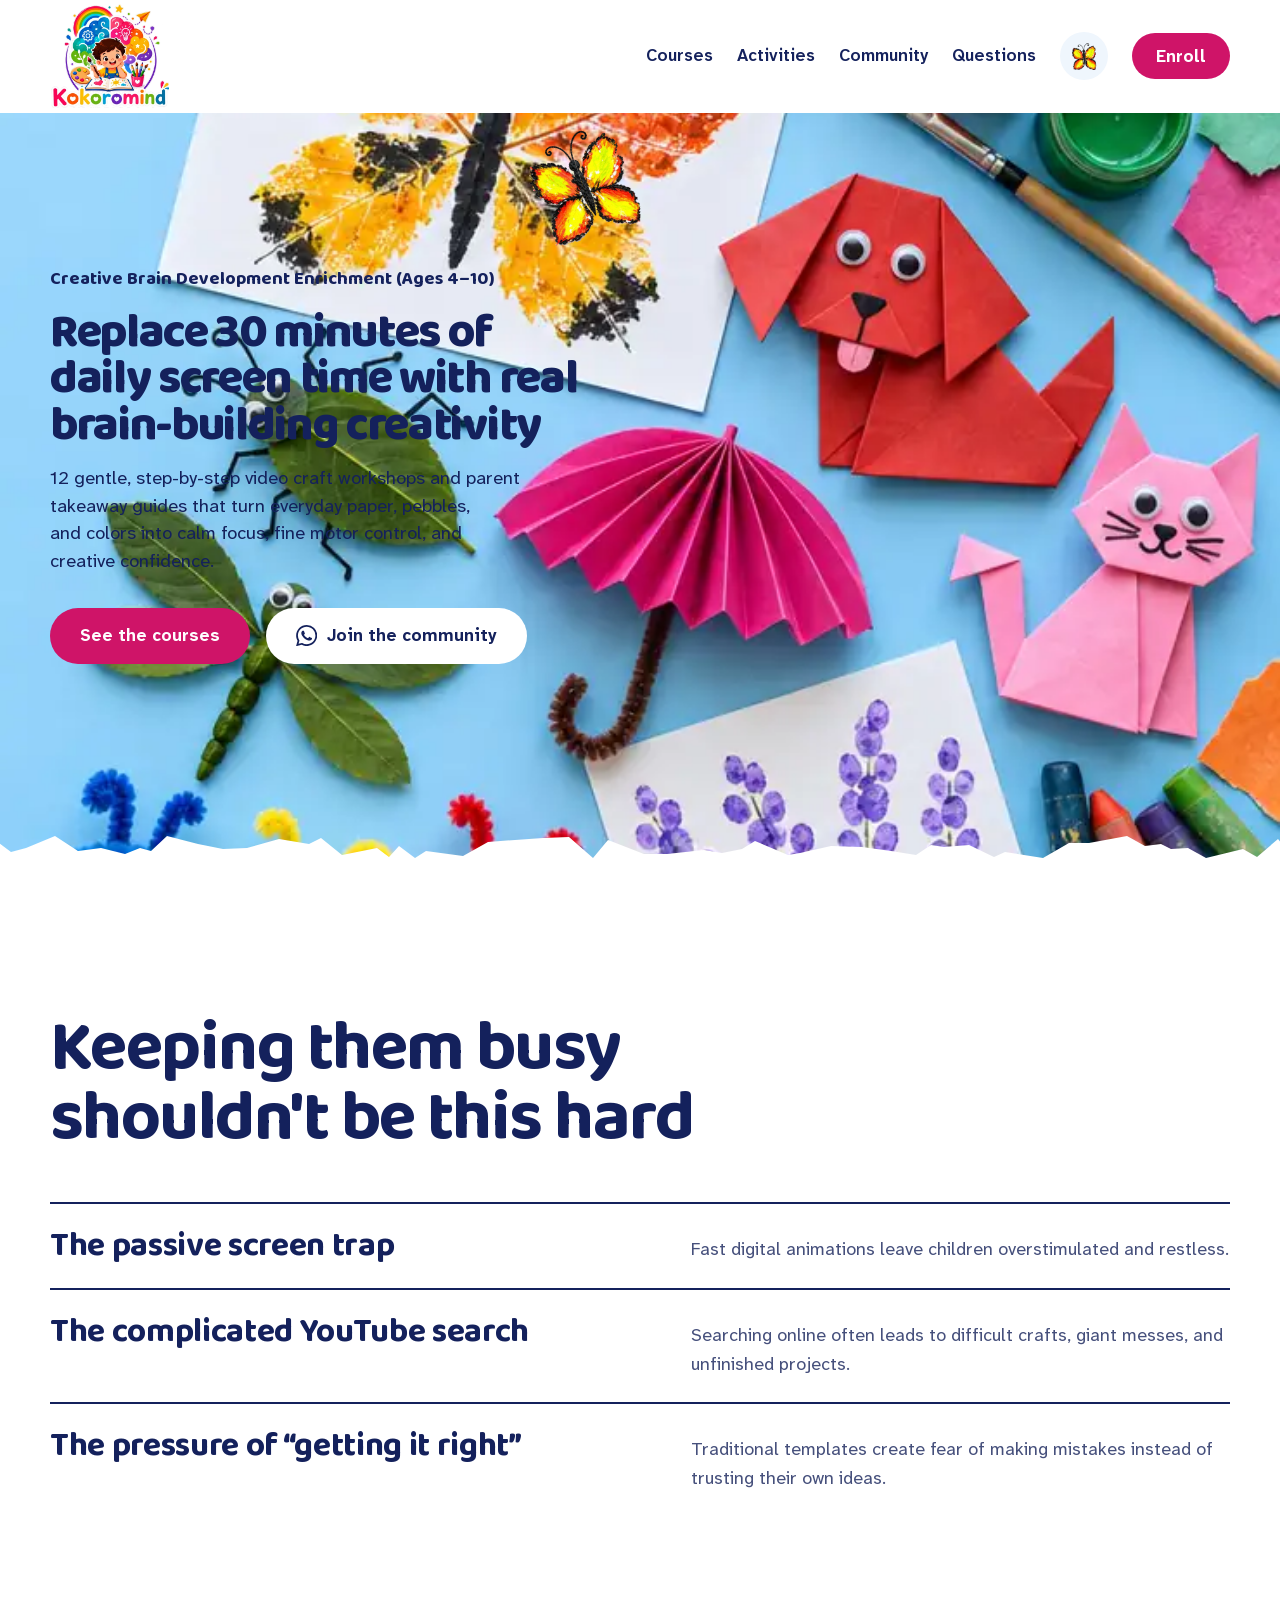
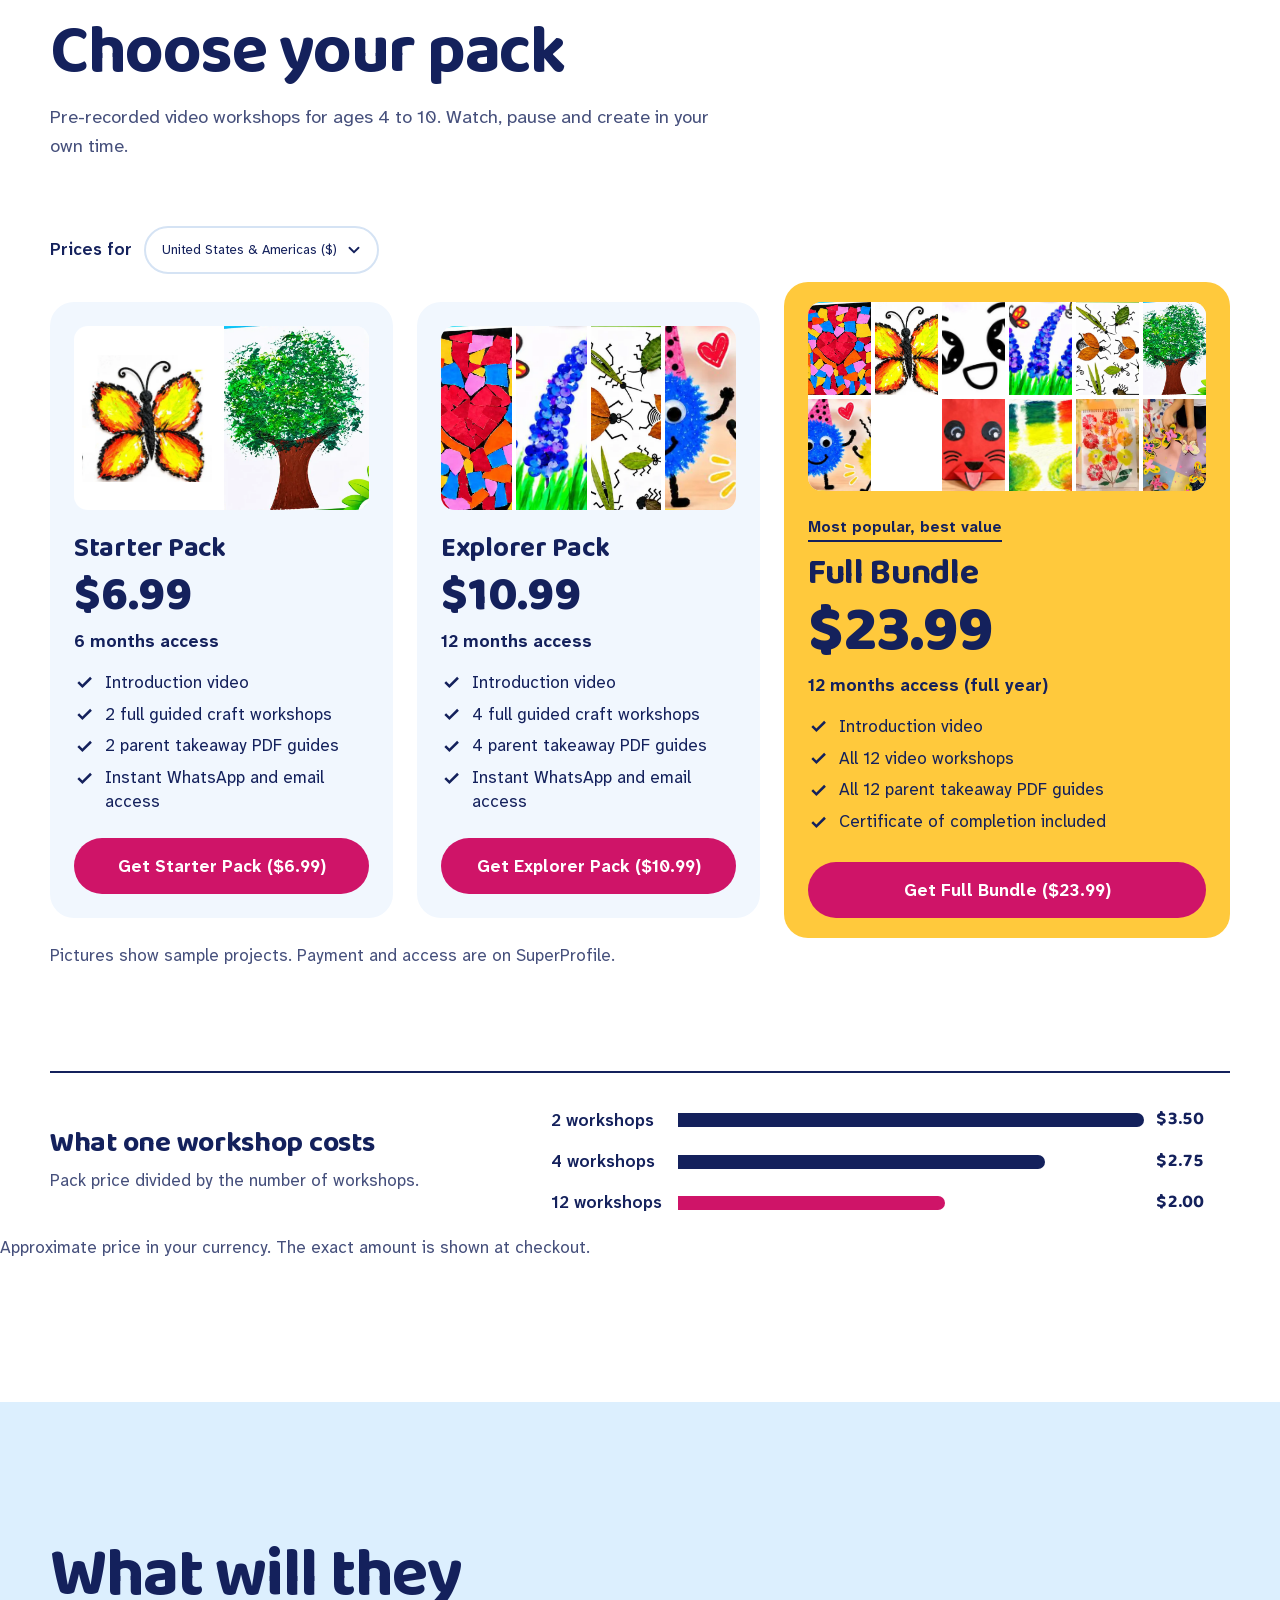
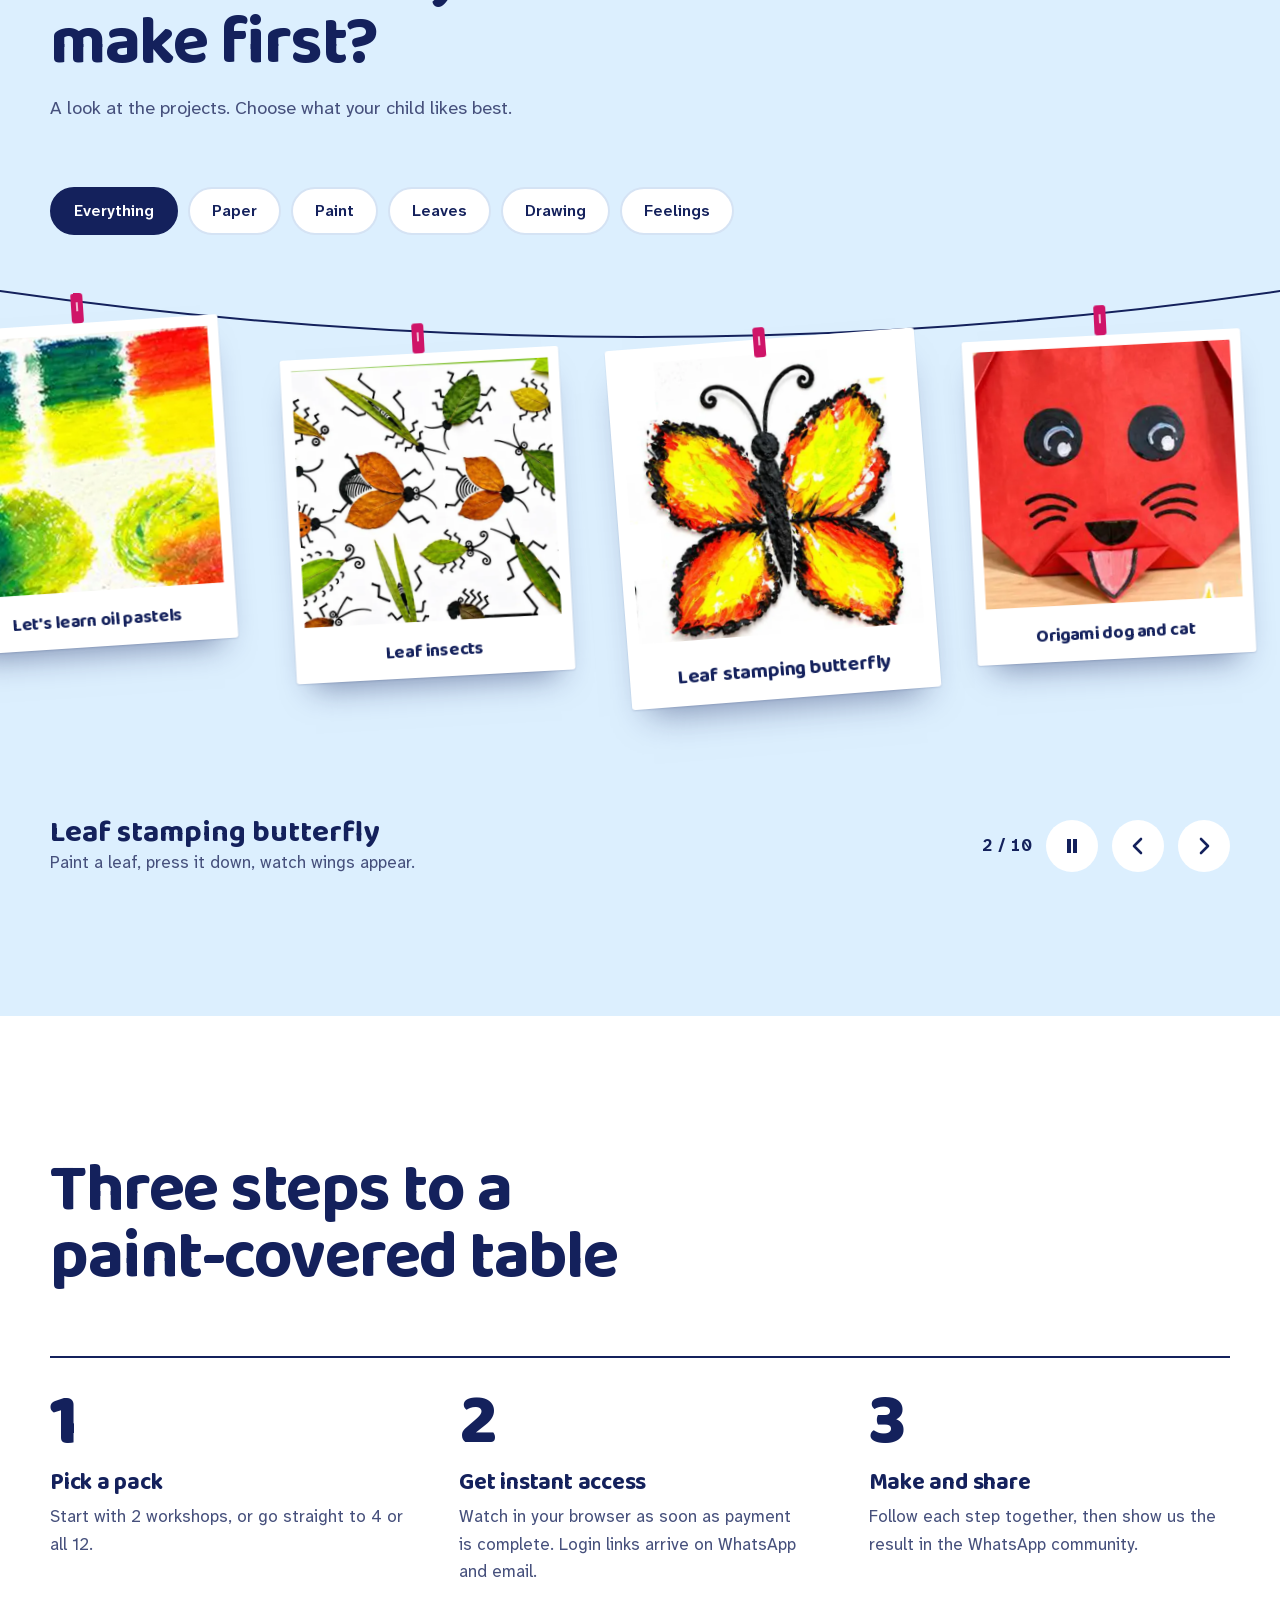
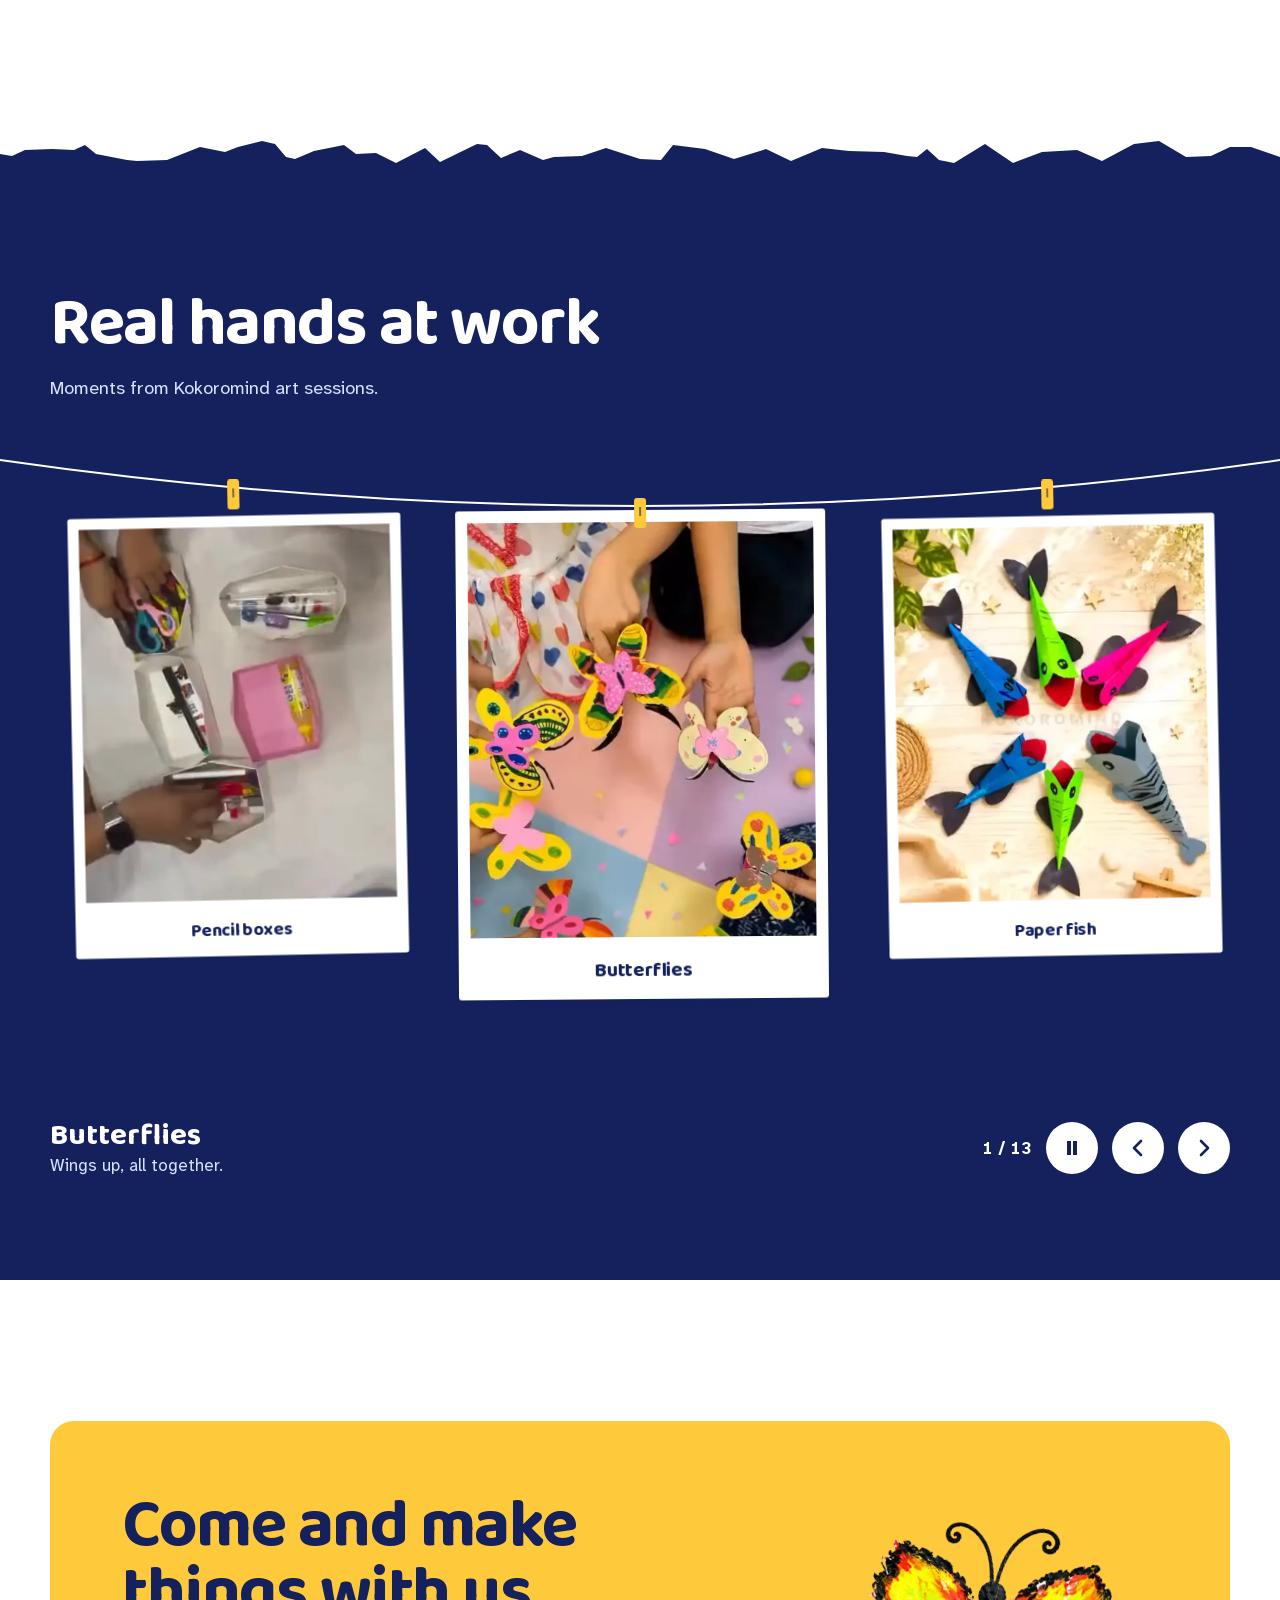
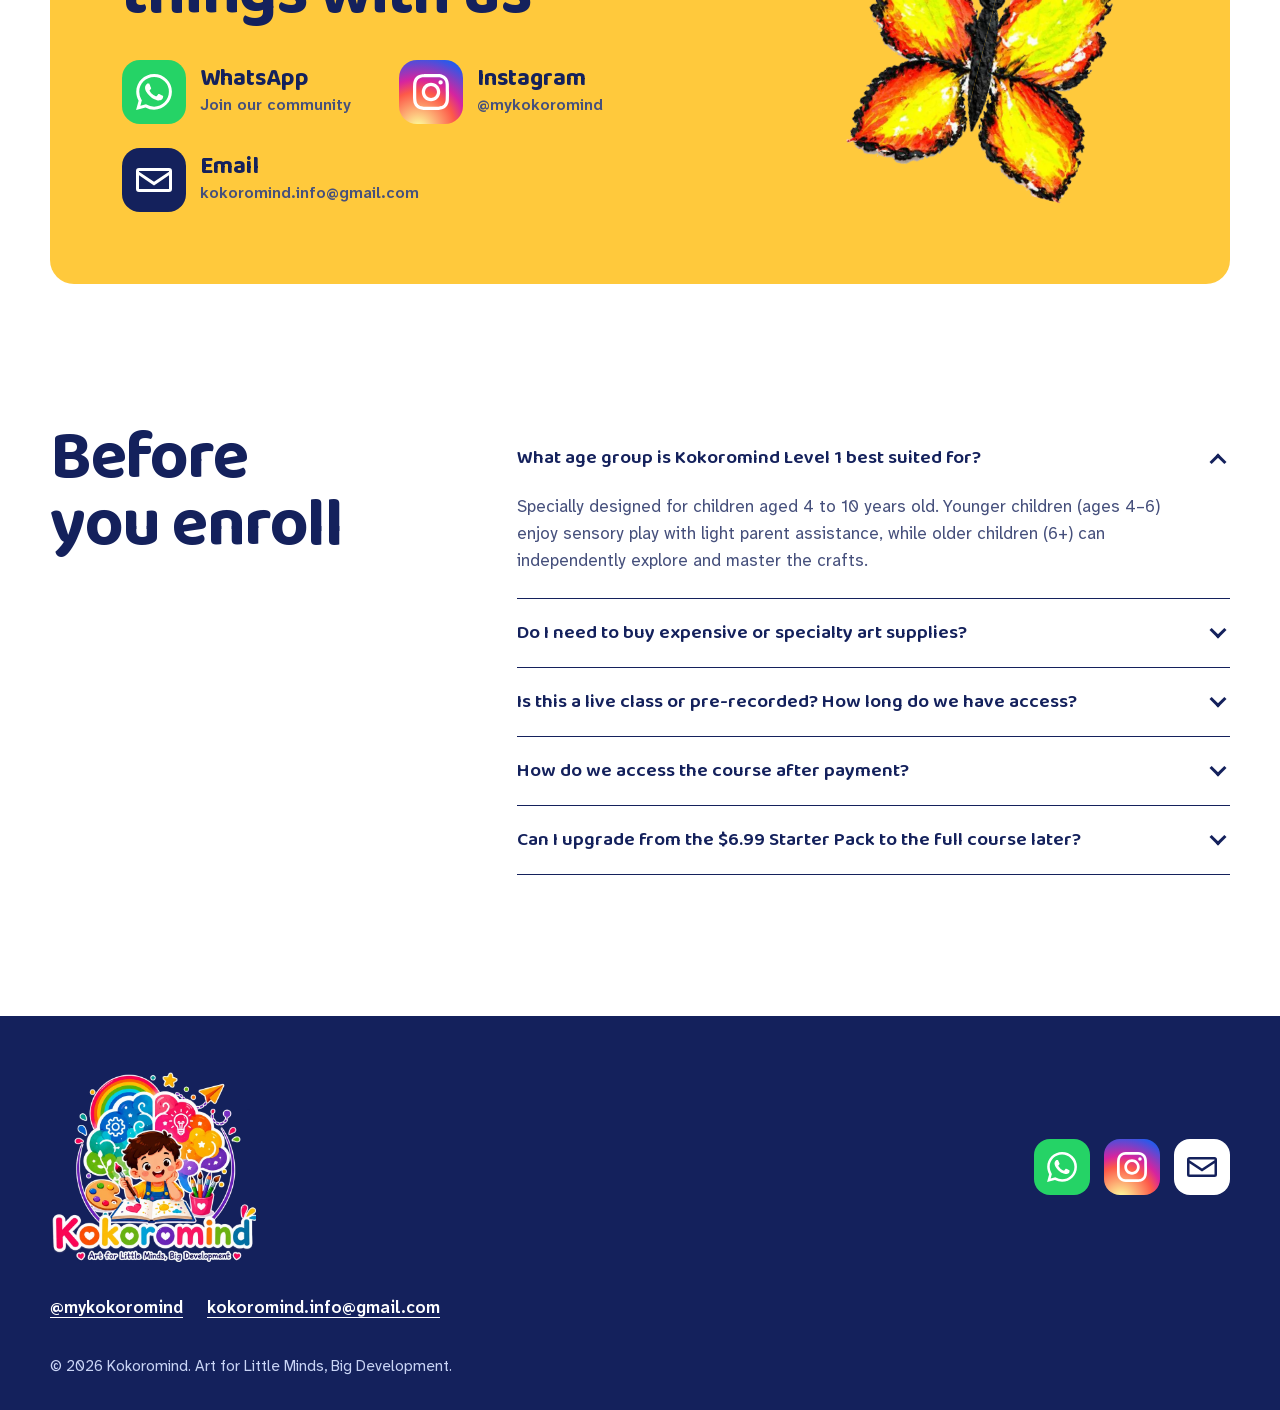
==== index.html @ da0c0753 "Show Instagram handle and email in writing; fix audit findings - Community section and footer now sh" ====
<!DOCTYPE html>
<html lang="en-IN">
<head>
<meta charset="UTF-8">
<meta name="viewport" content="width=device-width, initial-scale=1, viewport-fit=cover">
<title>Creative Brain Development Courses, Ages 4–10 | Kokoromind</title>
<meta name="description" content="Swap 30 minutes of screen time for creativity. Step-by-step video craft workshops for ages 4–10: 2 for ₹199, 4 for ₹299 or all 12 for ₹799.">
<link rel="canonical" href="https://kokoromind.in/">
<meta name="robots" content="index,follow,max-image-preview:large">
<meta name="theme-color" content="#FFFFFF">
<meta property="og:type" content="website"><meta property="og:site_name" content="Kokoromind"><meta property="og:locale" content="en_IN">
<meta property="og:title" content="Creative Brain Development Courses, Ages 4–10 | Kokoromind"><meta property="og:description" content="Swap 30 minutes of screen time for creativity. Step-by-step video craft workshops for ages 4–10: 2 for ₹199, 4 for ₹299 or all 12 for ₹799."><meta property="og:url" content="https://kokoromind.in/">
<meta property="og:image" content="https://kokoromind.in/assets/img/og-courses.jpg"><meta property="og:image:width" content="1200"><meta property="og:image:height" content="630"><meta property="og:image:alt" content="Children's art and craft projects on a blue table">
<meta name="twitter:card" content="summary_large_image">
<link rel="icon" type="image/png" href="assets/img/icon.png"><link rel="apple-touch-icon" href="assets/img/icon.png">
<link rel="preload" href="assets/fonts/baloo2.woff2" as="font" type="font/woff2" crossorigin>
<link rel="preload" href="assets/fonts/atkinson.woff2" as="font" type="font/woff2" crossorigin>
<link rel="preload" as="image" type="image/webp" href="assets/img/hero.webp" media="(min-width:761px)" fetchpriority="high">
<link rel="preload" as="image" type="image/webp" href="assets/img/hero-mobile.webp" media="(max-width:760px)" fetchpriority="high">
<link rel="stylesheet" href="assets/css/tokens.css?v=2"><link rel="stylesheet" href="assets/css/courses.css?v=9">
<script type="application/ld+json">{"@context": "https://schema.org", "@graph": [{"@type": "Organization", "@id": "https://kokoromind.in/#org", "name": "Kokoromind", "url": "https://kokoromind.in/", "logo": "https://kokoromind.in/assets/img/icon.png", "sameAs": ["https://www.instagram.com/mykokoromind/"], "email": "kokoromind.info@gmail.com"}, {"@type": "WebPage", "@id": "https://kokoromind.in/", "url": "https://kokoromind.in/", "name": "Art & Craft Courses for Kids", "isPartOf": {"@id": "https://kokoromind.in/#site"}, "primaryImageOfPage": "https://kokoromind.in/assets/img/og-courses.jpg"}, {"@type": "WebSite", "@id": "https://kokoromind.in/#site", "url": "https://kokoromind.in/", "name": "Kokoromind"}, {"@type": "BreadcrumbList", "itemListElement": [{"@type": "ListItem", "position": 1, "name": "Home", "item": "https://kokoromind.in/"}]}, {"@type": "ItemList", "itemListElement": [{"@type": "ListItem", "position": 1, "item": {"@type": "Course", "name": "Starter Pack: 2 video craft workshops for kids aged 4 to 10", "description": "Two guided video craft workshops and parent guides. 6 months access.", "url": "https://kokoromind.in/#courses", "inLanguage": "en", "audience": {"@type": "PeopleAudience", "suggestedMinAge": 4, "suggestedMaxAge": 10}, "about": "Creative brain development through art and craft", "provider": {"@id": "https://kokoromind.in/#org"}, "offers": {"@type": "Offer", "price": "199", "priceCurrency": "INR", "category": "Paid", "url": "https://superprofile.bio/course/kokoromind-course-1-starter"}}}, {"@type": "ListItem", "position": 2, "item": {"@type": "Course", "name": "Explorer Pack: 4 video craft workshops for kids aged 4 to 10", "description": "Four guided video craft workshops and parent guides. 12 months access.", "url": "https://kokoromind.in/#courses", "inLanguage": "en", "audience": {"@type": "PeopleAudience", "suggestedMinAge": 4, "suggestedMaxAge": 10}, "about": "Creative brain development through art and craft", "provider": {"@id": "https://kokoromind.in/#org"}, "offers": {"@type": "Offer", "price": "299", "priceCurrency": "INR", "category": "Paid", "url": "https://superprofile.bio/course/kokoromind-course-1-explorer"}}}, {"@type": "ListItem", "position": 3, "item": {"@type": "Course", "name": "Full Bundle: 12 video craft workshops for kids aged 4 to 10", "description": "Twelve guided video craft workshops, parent guides and a certificate of completion. 12 months access.", "url": "https://kokoromind.in/#courses", "inLanguage": "en", "audience": {"@type": "PeopleAudience", "suggestedMinAge": 4, "suggestedMaxAge": 10}, "about": "Creative brain development through art and craft", "provider": {"@id": "https://kokoromind.in/#org"}, "offers": {"@type": "Offer", "price": "799", "priceCurrency": "INR", "category": "Paid", "url": "https://superprofile.bio/course/kokoromind-course-1-full"}}}]}, {"@type": "FAQPage", "mainEntity": [{"@type": "Question", "name": "What age group is Kokoromind Level 1 best suited for?", "acceptedAnswer": {"@type": "Answer", "text": "Specially designed for children aged 4 to 10 years old. Younger children (ages 4–6) enjoy sensory play with light parent assistance, while older children (6+) can independently explore and master the crafts."}}, {"@type": "Question", "name": "Do I need to buy expensive or specialty art supplies?", "acceptedAnswer": {"@type": "Answer", "text": "Not at all! All activities use simple, everyday materials you already have at home, such as basic crayons, plain drawing paper, pencils, safety scissors, and fallen leaves or pebbles."}}, {"@type": "Question", "name": "Is this a live class or pre-recorded? How long do we have access?", "acceptedAnswer": {"@type": "Answer", "text": "These are pre-recorded high-definition video workshops. The Explorer Pack and Full Bundle include 12 full months of access, and the Starter Pack includes 6 months. Your child can watch, pause, rewind, and create anytime that fits your family's routine."}}, {"@type": "Question", "name": "How do we access the course after payment?", "acceptedAnswer": {"@type": "Answer", "text": "Access is instant! As soon as payment is complete, you can watch right in your browser, and direct login links are sent to your WhatsApp and email."}}, {"@type": "Question", "name": "Can I upgrade from the ₹199 Starter Pack to the full course later?", "acceptedAnswer": {"@type": "Answer", "text": "Yes! Inside your student dashboard, you can easily upgrade to unlock all remaining workshops and guides at any time."}}]}]}</script>
<link rel="stylesheet" href="assets/css/butterflies.css"></head>
<body>
<a class="skip" href="#main">Skip to content</a>
<header class="top"><div class="wrap">
<a class="brand" href="./"><img class="logo-mark" src="assets/img/logo.webp?v=2" width="420" height="366" alt="Kokoromind"></a>
<nav aria-label="Main"><a href="#courses">Courses</a><a href="#activities">Activities</a><a href="#community">Community</a><a href="#faq">Questions</a></nav>
<a class="btn" href="#courses">Enroll</a>
</div></header>
<main id="main">
<section class="hero">
<div class="wrap"><div class="hero-copy">
<p class="kicker">Creative Brain Development Enrichment (Ages 4–10)</p>
<h1>Replace 30 minutes of daily screen time with real <span style="white-space:nowrap">brain-building</span> creativity</h1>
<p>12 gentle, step-by-step video craft workshops and parent takeaway guides that turn everyday paper, pebbles, and colors into calm focus, fine motor control, and creative confidence.</p>
<div class="actions"><a class="btn" href="#courses">See the courses</a><a class="btn light" href="https://chat.whatsapp.com/Cjz5mJUXl7TEdf5YNnwVyl" target="_blank" rel="noopener"><svg class="icon" viewBox="0 0 24 24" aria-hidden="true"><path d="M17.472 14.382c-.297-.149-1.758-.867-2.03-.967-.273-.099-.471-.148-.67.15-.197.297-.767.966-.94 1.164-.173.199-.347.223-.644.075-.297-.15-1.255-.463-2.39-1.475-.883-.788-1.48-1.761-1.653-2.059-.173-.297-.018-.458.13-.606.134-.133.298-.347.446-.52.149-.174.198-.298.298-.497.099-.198.05-.371-.025-.52-.075-.149-.669-1.612-.916-2.207-.242-.579-.487-.5-.669-.51-.173-.008-.371-.01-.57-.01-.198 0-.52.074-.792.372-.272.297-1.04 1.016-1.04 2.479 0 1.462 1.065 2.875 1.213 3.074.149.198 2.096 3.2 5.077 4.487.709.306 1.262.489 1.694.625.712.227 1.36.195 1.871.118.571-.085 1.758-.719 2.006-1.413.248-.694.248-1.289.173-1.413-.074-.124-.272-.198-.57-.347m-5.421 7.403h-.004a9.87 9.87 0 01-5.031-1.378l-.361-.214-3.741.982.998-3.648-.235-.374a9.86 9.86 0 01-1.51-5.26c.001-5.45 4.436-9.884 9.888-9.884 2.64 0 5.122 1.03 6.988 2.898a9.825 9.825 0 012.893 6.994c-.003 5.45-4.437 9.884-9.885 9.884m8.413-18.297A11.815 11.815 0 0012.05 0C5.495 0 .16 5.335.157 11.892c0 2.096.547 4.142 1.588 5.945L.057 24l6.305-1.654a11.882 11.882 0 005.683 1.448h.005c6.554 0 11.89-5.335 11.893-11.893a11.821 11.821 0 00-3.48-8.413Z"/></svg>Join the community</a></div>
</div></div>
<div class="hero-art"><picture><source media="(max-width:760px)" srcset="assets/img/hero-mobile.webp" width="740" height="720"><img src="assets/img/hero.webp" width="1280" height="720" alt="Paper butterfly, origami dog and cat, leaf insects, pom-pom monsters and lavender painting on a blue table" fetchpriority="high"></picture></div>
<div class="flutter" aria-hidden="true"><span class="wing l"></span><span class="wing r"></span></div>
<svg class="torn" viewBox="0 0 1440 46" preserveAspectRatio="xMidYMax slice" aria-hidden="true"><path d="M0,46 L0,15 L20,20 L33,14 L64,9 L75,12 L91,24 L106,20 L135,8 L158,23 L181,20 L205,26 L220,20 L231,23 L247,8 L278,16 L303,21 L327,20 L359,11 L389,16 L401,10 L422,27 L457,20 L469,29 L479,18 L495,30 L506,23 L543,28 L568,14 L595,12 L623,10 L649,9 L673,30 L688,12 L724,26 L747,26 L784,22 L802,25 L822,21 L835,13 L868,27 L880,25 L911,18 L942,19 L971,23 L996,27 L1011,17 L1024,19 L1049,17 L1074,29 L1085,24 L1123,30 L1149,15 L1169,15 L1207,8 L1225,18 L1241,16 L1251,21 L1268,20 L1286,30 L1323,21 L1337,29 L1358,11 L1372,29 L1408,8 L1423,13 L1440,18 L1440,46 Z"/></svg>
</section>
<section class="section why"><div class="wrap">
<h2>Keeping them busy shouldn't be this hard</h2>
<ul class="traps"><li><h3>The passive screen trap</h3><p>Fast digital animations leave children overstimulated and restless.</p></li>
<li><h3>The complicated YouTube search</h3><p>Searching online often leads to difficult crafts, giant messes, and unfinished projects.</p></li>
<li><h3>The pressure of “getting it right”</h3><p>Traditional templates create fear of making mistakes instead of trusting their own ideas.</p></li></ul>
</div></section>
<section class="section" id="courses"><div class="wrap">
<div class="intro"><h2>Choose your pack</h2><p>Pre-recorded video workshops for ages 4 to 10. Watch, pause and create in your own time.</p></div><div class="region" hidden><label for="region">Prices for</label><select id="region"></select></div>
<div class="courses"><article class="course t1 place" id="pack-2" style="--i:0;--tilt:-2deg">
<div class="pile p2" aria-hidden="true"><img src="assets/img/butterfly.webp" width="600" height="588" alt="" loading="lazy" decoding="async"><img src="assets/img/tree.webp" width="560" height="698" alt="" loading="lazy" decoding="async"></div>
<div class="cbody"><h3>Starter Pack</h3>
<p class="price"><span class="amt"><span class="money" data-p="s"><span class="rs">₹</span>199</span></span></p>
<p class="access">6 months access</p>
<ul class="inc"><li><svg class="icon" viewBox="0 0 24 24" aria-hidden="true"><path d="M9.500 18.200 3.800 12.500l2-2 3.700 3.700 8.700-8.700 2 2z"/></svg>Introduction video</li><li><svg class="icon" viewBox="0 0 24 24" aria-hidden="true"><path d="M9.500 18.200 3.800 12.500l2-2 3.700 3.700 8.700-8.700 2 2z"/></svg>2 full guided craft workshops</li><li><svg class="icon" viewBox="0 0 24 24" aria-hidden="true"><path d="M9.500 18.200 3.800 12.500l2-2 3.700 3.700 8.700-8.700 2 2z"/></svg>2 parent takeaway PDF guides</li><li><svg class="icon" viewBox="0 0 24 24" aria-hidden="true"><path d="M9.500 18.200 3.800 12.500l2-2 3.700 3.700 8.700-8.700 2 2z"/></svg>Instant WhatsApp and email access</li></ul>
<!-- ENROLL LINK: Starter Pack (199) -->
<a class="btn" data-course="199" href="https://superprofile.bio/course/kokoromind-course-1-starter" target="_blank" rel="noopener"><span>Get Starter Pack (<span class="money" data-p="s"><span class="rs">₹</span>199</span>)</span><span class="sr">, opens SuperProfile</span></a></div>
</article><article class="course t2 place" id="pack-4" style="--i:1;--tilt:1.5deg">
<div class="pile p4" aria-hidden="true"><img src="assets/img/collage.webp" width="560" height="702" alt="" loading="lazy" decoding="async"><img src="assets/img/lavender.webp" width="720" height="402" alt="" loading="lazy" decoding="async"><img src="assets/img/insects.webp" width="720" height="584" alt="" loading="lazy" decoding="async"><img src="assets/img/monsters.webp" width="640" height="474" alt="" loading="lazy" decoding="async"></div>
<div class="cbody"><h3>Explorer Pack</h3>
<p class="price"><span class="amt"><span class="money" data-p="e"><span class="rs">₹</span>299</span></span></p>
<p class="access">12 months access</p>
<ul class="inc"><li><svg class="icon" viewBox="0 0 24 24" aria-hidden="true"><path d="M9.500 18.200 3.800 12.500l2-2 3.700 3.700 8.700-8.700 2 2z"/></svg>Introduction video</li><li><svg class="icon" viewBox="0 0 24 24" aria-hidden="true"><path d="M9.500 18.200 3.800 12.500l2-2 3.700 3.700 8.700-8.700 2 2z"/></svg>4 full guided craft workshops</li><li><svg class="icon" viewBox="0 0 24 24" aria-hidden="true"><path d="M9.500 18.200 3.800 12.500l2-2 3.700 3.700 8.700-8.700 2 2z"/></svg>4 parent takeaway PDF guides</li><li><svg class="icon" viewBox="0 0 24 24" aria-hidden="true"><path d="M9.500 18.200 3.800 12.500l2-2 3.700 3.700 8.700-8.700 2 2z"/></svg>Instant WhatsApp and email access</li></ul>
<!-- ENROLL LINK: Explorer Pack (299) -->
<a class="btn" data-course="299" href="https://superprofile.bio/course/kokoromind-course-1-explorer" target="_blank" rel="noopener"><span>Get Explorer Pack (<span class="money" data-p="e"><span class="rs">₹</span>299</span>)</span><span class="sr">, opens SuperProfile</span></a></div>
</article><article class="course t3 big place" id="pack-12" style="--i:2;--tilt:-1deg">
<div class="pile-box"><div class="pile p12" aria-hidden="true"><img src="assets/img/collage.webp" width="560" height="702" alt="" loading="lazy" decoding="async"><img src="assets/img/butterfly.webp" width="600" height="588" alt="" loading="lazy" decoding="async"><img src="assets/img/eyes.webp" width="560" height="422" alt="" loading="lazy" decoding="async"><img src="assets/img/lavender.webp" width="720" height="402" alt="" loading="lazy" decoding="async"><img src="assets/img/insects.webp" width="720" height="584" alt="" loading="lazy" decoding="async"><img src="assets/img/tree.webp" width="560" height="698" alt="" loading="lazy" decoding="async"><img src="assets/img/monsters.webp" width="640" height="474" alt="" loading="lazy" decoding="async"><img src="assets/img/umbrella.webp" width="720" height="576" alt="" loading="lazy" decoding="async"><img src="assets/img/origami.webp" width="720" height="400" alt="" loading="lazy" decoding="async"><img src="assets/img/pastels.webp" width="480" height="372" alt="" loading="lazy" decoding="async"><img src="assets/img/poster-flowers.webp" width="480" height="640" alt="" loading="lazy" decoding="async"><img src="assets/img/poster-butterflies.webp" width="480" height="640" alt="" loading="lazy" decoding="async"></div></div>
<div class="cbody"><p class="tag">Most popular, best value</p><h3>Full Bundle</h3>
<p class="price"><span class="amt"><span class="money" data-p="f"><span class="rs">₹</span>799</span></span><span class="was" data-india-only><s><span class="sr">Regular price </span><span class="money" data-p="w"><span class="rs">₹</span>1,500</span></s> <b>47% off</b></span></p>
<p class="access">12 months access (full year)</p>
<ul class="inc"><li><svg class="icon" viewBox="0 0 24 24" aria-hidden="true"><path d="M9.500 18.200 3.800 12.500l2-2 3.700 3.700 8.700-8.700 2 2z"/></svg>Introduction video</li><li><svg class="icon" viewBox="0 0 24 24" aria-hidden="true"><path d="M9.500 18.200 3.800 12.500l2-2 3.700 3.700 8.700-8.700 2 2z"/></svg>All 12 video workshops</li><li><svg class="icon" viewBox="0 0 24 24" aria-hidden="true"><path d="M9.500 18.200 3.800 12.500l2-2 3.700 3.700 8.700-8.700 2 2z"/></svg>All 12 parent takeaway PDF guides</li><li><svg class="icon" viewBox="0 0 24 24" aria-hidden="true"><path d="M9.500 18.200 3.800 12.500l2-2 3.700 3.700 8.700-8.700 2 2z"/></svg>Certificate of completion included</li></ul>
<!-- ENROLL LINK: Full Bundle (799) -->
<a class="btn" data-course="799" href="https://superprofile.bio/course/kokoromind-course-1-full" target="_blank" rel="noopener"><span>Get Full Bundle (<span class="money" data-p="f"><span class="rs">₹</span>799</span>)</span><span class="sr">, opens SuperProfile</span></a></div>
</article></div>
<p class="note">Pictures show sample projects. Payment and access are on SuperProfile.</p>
<div class="value rv"><div><h3>What one workshop costs</h3><p>Pack price divided by the number of workshops.</p></div><dl class="bars"><div style="--i:0"><dt>2 workshops</dt><dd class="track"><span class="bar" data-p="s" style="--w:100%;--c:var(--ink)"></span></dd><dd><span class="money" data-p="s" data-div="2"><span class="rs">₹</span>99.50</span></dd></div><div style="--i:1"><dt>4 workshops</dt><dd class="track"><span class="bar" data-p="e" style="--w:75.1%;--c:var(--ink)"></span></dd><dd><span class="money" data-p="e" data-div="4"><span class="rs">₹</span>74.75</span></dd></div><div style="--i:2"><dt>12 workshops</dt><dd class="track"><span class="bar" data-p="f" style="--w:66.9%;--c:var(--pink)"></span></dd><dd><span class="money" data-p="f" data-div="12"><span class="rs">₹</span>66.58</span></dd></div></dl></div>
</div><p class="fx-note" hidden>Approximate price in your currency. The exact amount is shown at checkout.</p></section>
<section class="section make" id="activities"><div class="wrap">
<div class="intro"><h2>What will they make first?</h2><p>A look at the projects. Choose what your child likes best.</p></div>
<div class="filters" role="group" aria-label="Filter activities"><button data-f="all" aria-pressed="true">Everything</button><button data-f="paper" aria-pressed="false">Paper</button><button data-f="paint" aria-pressed="false">Paint</button><button data-f="nature" aria-pressed="false">Leaves</button><button data-f="drawing" aria-pressed="false">Drawing</button><button data-f="feelings" aria-pressed="false">Feelings</button></div>
<p class="sr" id="filter-status" role="status"></p>
</div>
<!-- Settings: data-autoplay = ms per print, data-speed = spring stiffness, data-sag = string sag in px, data-swing = 0 to hold prints still -->
<div class="pl-root" role="region" aria-roledescription="carousel" aria-label="Activities" data-autoplay="1200" data-speed="200" data-sag="46" data-swing="1" data-card="310">
<svg class="pl-string" aria-hidden="true"><path fill="none" stroke="#14215C" stroke-width="2" stroke-linecap="round"/></svg>
<ul class="pl-list"><li class="pl-card" data-k="nature drawing" data-title="Leaf insects" data-sub="Collect leaves, then give them legs and a name."><div class="pl-print"><div class="pl-shot"><img src="assets/img/insects.webp" width="720" height="584" alt="Insects made from real leaves with drawn legs" loading="lazy" decoding="async"></div><h3 class="pl-note">Leaf insects</h3></div><span class="pl-peg" aria-hidden="true"></span></li>
<li class="pl-card" data-k="nature paint" data-title="Leaf stamping butterfly" data-sub="Paint a leaf, press it down, watch wings appear."><div class="pl-print"><div class="pl-shot"><img src="assets/img/butterfly.webp" width="600" height="588" alt="Butterfly with wings stamped from painted leaves" loading="lazy" decoding="async"></div><h3 class="pl-note">Leaf stamping butterfly</h3></div><span class="pl-peg" aria-hidden="true"></span></li>
<li class="pl-card" data-k="paper" data-title="Origami dog and cat" data-sub="A few folds and two eyes make a pet."><div class="pl-print"><div class="pl-shot"><img src="assets/img/origami.webp" width="720" height="400" alt="Red origami dog with drawn eyes and whiskers" loading="lazy" decoding="async"></div><h3 class="pl-note">Origami dog and cat</h3></div><span class="pl-peg" aria-hidden="true"></span></li>
<li class="pl-card" data-k="feelings" data-title="Emotions monster" data-sub="Fuzzy friends for happy, sad and everything between."><div class="pl-print"><div class="pl-shot"><img src="assets/img/monsters.webp" width="640" height="474" alt="Blue and yellow fuzzy monsters with smiling faces" loading="lazy" decoding="async"></div><h3 class="pl-note">Emotions monster</h3></div><span class="pl-peg" aria-hidden="true"></span></li>
<li class="pl-card" data-k="paper" data-title="Paper collage craft" data-sub="Tear, place, stick. Scraps become a picture."><div class="pl-print"><div class="pl-shot"><img src="assets/img/collage.webp" width="560" height="702" alt="Torn paper collage with a red heart in the centre" loading="lazy" decoding="async"></div><h3 class="pl-note">Paper collage craft</h3></div><span class="pl-peg" aria-hidden="true"></span></li>
<li class="pl-card" data-k="paint" data-title="Lavender finger painting" data-sub="Fingerprints bloom into a whole field."><div class="pl-print"><div class="pl-shot"><img src="assets/img/lavender.webp" width="720" height="402" alt="Lavender flowers painted with fingerprints" loading="lazy" decoding="async"></div><h3 class="pl-note">Lavender finger painting</h3></div><span class="pl-peg" aria-hidden="true"></span></li>
<li class="pl-card" data-k="drawing feelings" data-title="How to draw eyes" data-sub="One small line changes the whole mood."><div class="pl-print"><div class="pl-shot"><img src="assets/img/eyes.webp" width="560" height="422" alt="Cartoon face with starry eyes" loading="lazy" decoding="async"></div><h3 class="pl-note">How to draw eyes</h3></div><span class="pl-peg" aria-hidden="true"></span></li>
<li class="pl-card" data-k="paper" data-title="Rain umbrella craft" data-sub="Pleat the paper and open it up for a rainy day."><div class="pl-print"><div class="pl-shot"><img src="assets/img/umbrella.webp" width="720" height="576" alt="Two pleated paper umbrellas in drawn rain" loading="lazy" decoding="async"></div><h3 class="pl-note">Rain umbrella craft</h3></div><span class="pl-peg" aria-hidden="true"></span></li>
<li class="pl-card" data-k="paint" data-title="Dabbing tree craft" data-sub="Scrunched foil makes very good leaves."><div class="pl-print"><div class="pl-shot"><img src="assets/img/tree.webp" width="560" height="698" alt="Tree with a canopy of dabbed green paint" loading="lazy" decoding="async"></div><h3 class="pl-note">Dabbing tree craft</h3></div><span class="pl-peg" aria-hidden="true"></span></li>
<li class="pl-card" data-k="drawing" data-title="Let's learn oil pastels" data-sub="Holding, lines, blending and colour mixing."><div class="pl-print"><div class="pl-shot"><img src="assets/img/pastels.webp" width="480" height="372" alt="Oil pastel colour blends in green, yellow and red" loading="lazy" decoding="async"></div><h3 class="pl-note">Let's learn oil pastels</h3></div><span class="pl-peg" aria-hidden="true"></span></li>
</ul>
<div class="pl-bar" hidden><div class="pl-cap" aria-hidden="true"><b class="pl-title"></b><span class="pl-sub"></span></div><span class="pl-count" aria-hidden="true"></span>
<button type="button" class="pl-btn" data-do="pause" aria-label="Pause slideshow"><svg viewBox="0 0 24 24" aria-hidden="true"><path class="pa" d="M7 5h4v14H7zM13 5h4v14h-4z"/><path class="pl" d="M8 5v14l11-7z"/></svg></button><button type="button" class="pl-btn" data-do="prev" aria-label="Previous activity"><svg viewBox="0 0 24 24" aria-hidden="true"><path class="st" d="m15 5-7 7 7 7"/></svg></button><button type="button" class="pl-btn" data-do="next" aria-label="Next activity"><svg viewBox="0 0 24 24" aria-hidden="true"><path class="st" d="m9 5 7 7-7 7"/></svg></button></div><p class="sr pl-live" aria-live="polite"></p></div>
<div class="wrap">
</div></section>
<section class="section"><div class="wrap">
<div class="intro"><h2>Three steps to a paint-covered table</h2></div>
<ol class="steps"><li><h3>Pick a pack</h3><p>Start with 2 workshops, or go straight to 4 or all 12.</p></li><li><h3>Get instant access</h3><p>Watch in your browser as soon as payment is complete. Login links arrive on WhatsApp and email.</p></li><li><h3>Make and share</h3><p>Follow each step together, then show us the result in the WhatsApp community.</p></li></ol>
</div></section>
<section class="section studio"><svg class="torn" viewBox="0 0 1440 46" preserveAspectRatio="xMidYMax slice" aria-hidden="true"><path d="M0,46 L0,11 L9,20 L28,13 L55,21 L92,15 L105,21 L132,22 L154,21 L165,26 L176,17 L207,11 L217,10 L247,11 L280,24 L305,19 L318,24 L342,30 L355,27 L366,14 L375,12 L394,20 L424,26 L436,17 L456,18 L476,8 L505,23 L520,9 L557,27 L567,26 L581,13 L600,21 L623,11 L634,14 L662,15 L686,23 L720,12 L741,11 L753,26 L785,22 L814,12 L846,22 L871,10 L902,23 L929,20 L964,19 L987,15 L997,14 L1007,22 L1019,11 L1034,8 L1065,27 L1093,8 L1122,19 L1157,21 L1182,10 L1214,27 L1239,30 L1266,14 L1291,15 L1310,24 L1331,24 L1360,14 L1369,17 L1397,17 L1435,10 L1440,18 L1440,46 Z"/></svg><div class="wrap">
<div class="intro"><h2>Real hands at work</h2><p>Moments from Kokoromind art sessions.</p></div>
</div>
<div class="pl-root" role="region" aria-roledescription="carousel" aria-label="Videos" data-autoplay="2600" data-speed="200" data-sag="46" data-swing="1" data-card="370" data-ratio="1.2">
<svg class="pl-string" aria-hidden="true"><path fill="none" stroke="#fff" stroke-width="2" stroke-linecap="round"/></svg>
<ul class="pl-list"><li class="pl-card" data-k="" data-title="Butterflies" data-sub="Wings up, all together."><div class="pl-print"><div class="pl-shot"><video muted loop playsinline preload="none" width="480" height="640" poster="assets/img/poster-butterflies.webp" data-src="assets/video/butterflies.mp4" aria-label="Hands holding handmade paper butterflies"></video></div><h3 class="pl-note">Butterflies</h3></div><span class="pl-peg" aria-hidden="true"></span></li>
<li class="pl-card" data-k="" data-title="Paper fish" data-sub="Fold, curl and glue."><div class="pl-print"><div class="pl-shot"><video muted loop playsinline preload="none" width="480" height="640" poster="assets/img/poster-fish.webp" data-src="assets/video/fish.mp4" aria-label="Colourful paper fish arranged on a table"></video></div><h3 class="pl-note">Paper fish</h3></div><span class="pl-peg" aria-hidden="true"></span></li>
<li class="pl-card" data-k="" data-title="Dabbed tree" data-sub="Scrunch, dip, dab."><div class="pl-print"><div class="pl-shot"><video muted loop playsinline preload="none" width="480" height="640" poster="assets/img/poster-tree.webp" data-src="assets/video/tree.mp4" aria-label="A hand dabbing green paint onto a tree painting"></video></div><h3 class="pl-note">Dabbed tree</h3></div><span class="pl-peg" aria-hidden="true"></span></li>
<li class="pl-card" data-k="" data-title="Painted leaves" data-sub="One dab after another."><div class="pl-print"><div class="pl-shot"><video muted loop playsinline preload="none" width="480" height="640" poster="assets/img/poster-greens.webp" data-src="assets/video/greens.mp4" aria-label="A hand dabbing green paint onto paper"></video></div><h3 class="pl-note">Painted leaves</h3></div><span class="pl-peg" aria-hidden="true"></span></li>
<li class="pl-card" data-k="" data-title="Flower prints" data-sub="A sketchbook in bloom."><div class="pl-print"><div class="pl-shot"><video muted loop playsinline preload="none" width="480" height="640" poster="assets/img/poster-flowers.webp" data-src="assets/video/flowers.mp4" aria-label="Paintings of red, yellow and pink flowers"></video></div><h3 class="pl-note">Flower prints</h3></div><span class="pl-peg" aria-hidden="true"></span></li>
<li class="pl-card" data-k="" data-title="Paper pouches" data-sub="Made to be used."><div class="pl-print"><div class="pl-shot"><video muted loop playsinline preload="none" width="480" height="640" poster="assets/img/poster-pouches.webp" data-src="assets/video/pouches.mp4" aria-label="Paper pencil pouches with drawn faces"></video></div><h3 class="pl-note">Paper pouches</h3></div><span class="pl-peg" aria-hidden="true"></span></li>
<li class="pl-card" data-k="" data-title="Origami circle" data-sub="Everyone made one."><div class="pl-print"><div class="pl-shot"><video muted loop playsinline preload="none" width="480" height="640" poster="assets/img/poster-origami.webp" data-src="assets/video/origami.mp4" aria-label="A circle of colourful origami made by children"></video></div><h3 class="pl-note">Origami circle</h3></div><span class="pl-peg" aria-hidden="true"></span></li>
<li class="pl-card" data-k="" data-title="Flower stamping" data-sub="A new way to make petals."><div class="pl-print"><div class="pl-shot"><video muted loop playsinline preload="none" width="480" height="640" poster="assets/img/poster-printing.webp" data-src="assets/video/printing.mp4" aria-label="A hand stamping a pink flower onto paper"></video></div><h3 class="pl-note">Flower stamping</h3></div><span class="pl-peg" aria-hidden="true"></span></li>
<li class="pl-card" data-k="" data-title="Drawing the details" data-sub="One line at a time."><div class="pl-print"><div class="pl-shot"><video muted loop playsinline preload="none" width="480" height="640" poster="assets/img/poster-draw.webp" data-src="assets/video/draw.mp4" aria-label="Hands drawing a face on folded paper"></video></div><h3 class="pl-note">Drawing the details</h3></div><span class="pl-peg" aria-hidden="true"></span></li>
<li class="pl-card" data-k="" data-title="Box making" data-sub="Watch it pop open."><div class="pl-print"><div class="pl-shot"><video muted loop playsinline preload="none" width="480" height="640" poster="assets/img/poster-boxfold.webp" data-src="assets/video/boxfold.mp4" aria-label="Hands opening a folded paper box"></video></div><h3 class="pl-note">Box making</h3></div><span class="pl-peg" aria-hidden="true"></span></li>
<li class="pl-card" data-k="" data-title="Fold by fold" data-sub="From a flat sheet to a box."><div class="pl-print"><div class="pl-shot"><video muted loop playsinline preload="none" width="480" height="640" poster="assets/img/poster-fold.webp" data-src="assets/video/fold.mp4" aria-label="Hands folding white paper"></video></div><h3 class="pl-note">Fold by fold</h3></div><span class="pl-peg" aria-hidden="true"></span></li>
<li class="pl-card" data-k="" data-title="Our little forest" data-sub="Every tree is different."><div class="pl-print"><div class="pl-shot"><video muted loop playsinline preload="none" width="480" height="640" poster="assets/img/poster-forest.webp" data-src="assets/video/forest.mp4" aria-label="Tree paintings by children laid out together"></video></div><h3 class="pl-note">Our little forest</h3></div><span class="pl-peg" aria-hidden="true"></span></li>
<li class="pl-card" data-k="" data-title="Pencil boxes" data-sub="Filled and ready."><div class="pl-print"><div class="pl-shot"><video muted loop playsinline preload="none" width="480" height="640" poster="assets/img/poster-boxes.webp" data-src="assets/video/boxes.mp4" aria-label="Folded paper boxes filled with pencils and crayons"></video></div><h3 class="pl-note">Pencil boxes</h3></div><span class="pl-peg" aria-hidden="true"></span></li></ul>
<div class="pl-bar" hidden><div class="pl-cap" aria-hidden="true"><b class="pl-title"></b><span class="pl-sub"></span></div><span class="pl-count" aria-hidden="true"></span>
<button type="button" class="pl-btn" data-do="pause" aria-label="Pause videos"><svg viewBox="0 0 24 24" aria-hidden="true"><path class="pa" d="M7 5h4v14H7zM13 5h4v14h-4z"/><path class="pl" d="M8 5v14l11-7z"/></svg></button><button type="button" class="pl-btn" data-do="prev" aria-label="Previous video"><svg viewBox="0 0 24 24" aria-hidden="true"><path class="st" d="m15 5-7 7 7 7"/></svg></button><button type="button" class="pl-btn" data-do="next" aria-label="Next video"><svg viewBox="0 0 24 24" aria-hidden="true"><path class="st" d="m9 5 7 7-7 7"/></svg></button></div><p class="sr pl-live" aria-live="polite"></p></div>
</section>
<section class="section" id="community"><div class="wrap"><div class="club">
<div class="flutter" aria-hidden="true"><span class="wing l"></span><span class="wing r"></span></div>
<h2>Come and make things with us</h2>
<ul class="social "><li><a href="https://chat.whatsapp.com/Cjz5mJUXl7TEdf5YNnwVyl" target="_blank" rel="noopener"><span class="badge wa"><svg class="icon" viewBox="0 0 24 24" aria-hidden="true"><path d="M17.472 14.382c-.297-.149-1.758-.867-2.03-.967-.273-.099-.471-.148-.67.15-.197.297-.767.966-.94 1.164-.173.199-.347.223-.644.075-.297-.15-1.255-.463-2.39-1.475-.883-.788-1.48-1.761-1.653-2.059-.173-.297-.018-.458.13-.606.134-.133.298-.347.446-.52.149-.174.198-.298.298-.497.099-.198.05-.371-.025-.52-.075-.149-.669-1.612-.916-2.207-.242-.579-.487-.5-.669-.51-.173-.008-.371-.01-.57-.01-.198 0-.52.074-.792.372-.272.297-1.04 1.016-1.04 2.479 0 1.462 1.065 2.875 1.213 3.074.149.198 2.096 3.2 5.077 4.487.709.306 1.262.489 1.694.625.712.227 1.36.195 1.871.118.571-.085 1.758-.719 2.006-1.413.248-.694.248-1.289.173-1.413-.074-.124-.272-.198-.57-.347m-5.421 7.403h-.004a9.87 9.87 0 01-5.031-1.378l-.361-.214-3.741.982.998-3.648-.235-.374a9.86 9.86 0 01-1.51-5.26c.001-5.45 4.436-9.884 9.888-9.884 2.64 0 5.122 1.03 6.988 2.898a9.825 9.825 0 012.893 6.994c-.003 5.45-4.437 9.884-9.885 9.884m8.413-18.297A11.815 11.815 0 0012.05 0C5.495 0 .16 5.335.157 11.892c0 2.096.547 4.142 1.588 5.945L.057 24l6.305-1.654a11.882 11.882 0 005.683 1.448h.005c6.554 0 11.89-5.335 11.893-11.893a11.821 11.821 0 00-3.48-8.413Z"/></svg></span><span class="who"><b>WhatsApp</b><small>Join our community</small></span></a></li><li><a href="https://www.instagram.com/mykokoromind/" target="_blank" rel="noopener"><span class="badge ig"><svg class="icon" viewBox="0 0 24 24" aria-hidden="true"><path d="M7.0301.084c-1.2768.0602-2.1487.264-2.911.5634-.7888.3075-1.4575.72-2.1228 1.3877-.6652.6677-1.075 1.3368-1.3802 2.127-.2954.7638-.4956 1.6365-.552 2.914-.0564 1.2775-.0689 1.6882-.0626 4.947.0062 3.2586.0206 3.6671.0825 4.9473.061 1.2765.264 2.1482.5635 2.9107.308.7889.72 1.4573 1.388 2.1228.6679.6655 1.3365 1.0743 2.1285 1.38.7632.295 1.6361.4961 2.9134.552 1.2773.056 1.6884.069 4.9462.0627 3.2578-.0062 3.668-.0207 4.9478-.0814 1.28-.0607 2.147-.2652 2.9098-.5633.7889-.3086 1.4578-.72 2.1228-1.3881.665-.6682 1.0745-1.3378 1.3795-2.1284.2957-.7632.4966-1.636.552-2.9124.056-1.2809.0692-1.6898.063-4.948-.0063-3.2583-.021-3.6668-.0817-4.9465-.0607-1.2797-.264-2.1487-.5633-2.9117-.3084-.7889-.72-1.4568-1.3876-2.1228C21.2982 1.33 20.628.9208 19.8378.6165 19.074.321 18.2017.1197 16.9244.0645 15.6471.0093 15.236-.005 11.977.0014 8.718.0076 8.31.0215 7.0301.0839m.1402 21.6932c-1.17-.0509-1.8053-.2453-2.2287-.408-.5606-.216-.96-.4771-1.3819-.895-.422-.4178-.6811-.8186-.9-1.378-.1644-.4234-.3624-1.058-.4171-2.228-.0595-1.2645-.072-1.6442-.079-4.848-.007-3.2037.0053-3.583.0607-4.848.05-1.169.2456-1.805.408-2.2282.216-.5613.4762-.96.895-1.3816.4188-.4217.8184-.6814 1.3783-.9003.423-.1651 1.0575-.3614 2.227-.4171 1.2655-.06 1.6447-.072 4.848-.079 3.2033-.007 3.5835.005 4.8495.0608 1.169.0508 1.8053.2445 2.228.408.5608.216.96.4754 1.3816.895.4217.4194.6816.8176.9005 1.3787.1653.4217.3617 1.056.4169 2.2263.0602 1.2655.0739 1.645.0796 4.848.0058 3.203-.0055 3.5834-.061 4.848-.051 1.17-.245 1.8055-.408 2.2294-.216.5604-.4763.96-.8954 1.3814-.419.4215-.8181.6811-1.3783.9-.4224.1649-1.0577.3617-2.2262.4174-1.2656.0595-1.6448.072-4.8493.079-3.2045.007-3.5825-.006-4.848-.0608M16.953 5.5864A1.44 1.44 0 1 0 18.39 4.144a1.44 1.44 0 0 0-1.437 1.4424M5.8385 12.012c.0067 3.4032 2.7706 6.1557 6.173 6.1493 3.4026-.0065 6.157-2.7701 6.1506-6.1733-.0065-3.4032-2.771-6.1565-6.174-6.1498-3.403.0067-6.156 2.771-6.1496 6.1738M8 12.0077a4 4 0 1 1 4.008 3.9921A3.9996 3.9996 0 0 1 8 12.0077"/></svg></span><span class="who"><b>Instagram</b><small>@mykokoromind</small></span></a></li><li><a href="mailto:kokoromind.info@gmail.com?subject=Kokoromind%20courses"><span class="badge ml"><svg class="icon" viewBox="0 0 24 24" aria-hidden="true"><path d="M2 4h20a2 2 0 0 1 2 2v12a2 2 0 0 1-2 2H2a2 2 0 0 1-2-2V6a2 2 0 0 1 2-2Zm10 9.200L22 6.500V6H2v.5l10 6.700Zm0 2.400L2 8.900V18h20V8.900l-10 6.700Z"/></svg></span><span class="who"><b>Email</b><small>kokoromind.info@<wbr>gmail.com</small></span></a></li></ul>
</div></div></section>
<section class="section" id="faq" style="padding-top:0"><div class="wrap faq"><h2>Before you enroll</h2><div><details open><summary><span class="q">What age group is Kokoromind Level 1 best suited for?</span></summary><p>Specially designed for children aged 4 to 10 years old. Younger children (ages 4–6) enjoy sensory play with light parent assistance, while older children (6+) can independently explore and master the crafts.</p></details><details><summary><span class="q">Do I need to buy expensive or specialty art supplies?</span></summary><p>Not at all! All activities use simple, everyday materials you already have at home, such as basic crayons, plain drawing paper, pencils, safety scissors, and fallen leaves or pebbles.</p></details><details><summary><span class="q">Is this a live class or pre-recorded? How long do we have access?</span></summary><p>These are pre-recorded high-definition video workshops. The Explorer Pack and Full Bundle include 12 full months of access, and the Starter Pack includes 6 months. Your child can watch, pause, rewind, and create anytime that fits your family's routine.</p></details><details><summary><span class="q">How do we access the course after payment?</span></summary><p>Access is instant! As soon as payment is complete, you can watch right in your browser, and direct login links are sent to your WhatsApp and email.</p></details><details><summary><span class="q">Can I upgrade from the <span class="money" data-p="s">₹199</span> Starter Pack to the full course later?</span></summary><p>Yes! Inside your student dashboard, you can easily upgrade to unlock all remaining workshops and guides at any time.</p></details></div></div></section>
</main>
<footer class="foot"><div class="wrap">
<a class="brand" href="./"><img class="logo-mark" src="assets/img/logo-full.webp?v=2" width="640" height="590" alt="Kokoromind, Art for Little Minds, Big Development" loading="lazy"></a>
<ul class="social small"><li><a href="https://chat.whatsapp.com/Cjz5mJUXl7TEdf5YNnwVyl" target="_blank" rel="noopener" aria-label="WhatsApp community"><span class="badge wa"><svg class="icon" viewBox="0 0 24 24" aria-hidden="true"><path d="M17.472 14.382c-.297-.149-1.758-.867-2.03-.967-.273-.099-.471-.148-.67.15-.197.297-.767.966-.94 1.164-.173.199-.347.223-.644.075-.297-.15-1.255-.463-2.39-1.475-.883-.788-1.48-1.761-1.653-2.059-.173-.297-.018-.458.13-.606.134-.133.298-.347.446-.52.149-.174.198-.298.298-.497.099-.198.05-.371-.025-.52-.075-.149-.669-1.612-.916-2.207-.242-.579-.487-.5-.669-.51-.173-.008-.371-.01-.57-.01-.198 0-.52.074-.792.372-.272.297-1.04 1.016-1.04 2.479 0 1.462 1.065 2.875 1.213 3.074.149.198 2.096 3.2 5.077 4.487.709.306 1.262.489 1.694.625.712.227 1.36.195 1.871.118.571-.085 1.758-.719 2.006-1.413.248-.694.248-1.289.173-1.413-.074-.124-.272-.198-.57-.347m-5.421 7.403h-.004a9.87 9.87 0 01-5.031-1.378l-.361-.214-3.741.982.998-3.648-.235-.374a9.86 9.86 0 01-1.51-5.26c.001-5.45 4.436-9.884 9.888-9.884 2.64 0 5.122 1.03 6.988 2.898a9.825 9.825 0 012.893 6.994c-.003 5.45-4.437 9.884-9.885 9.884m8.413-18.297A11.815 11.815 0 0012.05 0C5.495 0 .16 5.335.157 11.892c0 2.096.547 4.142 1.588 5.945L.057 24l6.305-1.654a11.882 11.882 0 005.683 1.448h.005c6.554 0 11.89-5.335 11.893-11.893a11.821 11.821 0 00-3.48-8.413Z"/></svg></span></a></li><li><a href="https://www.instagram.com/mykokoromind/" target="_blank" rel="noopener" aria-label="Instagram"><span class="badge ig"><svg class="icon" viewBox="0 0 24 24" aria-hidden="true"><path d="M7.0301.084c-1.2768.0602-2.1487.264-2.911.5634-.7888.3075-1.4575.72-2.1228 1.3877-.6652.6677-1.075 1.3368-1.3802 2.127-.2954.7638-.4956 1.6365-.552 2.914-.0564 1.2775-.0689 1.6882-.0626 4.947.0062 3.2586.0206 3.6671.0825 4.9473.061 1.2765.264 2.1482.5635 2.9107.308.7889.72 1.4573 1.388 2.1228.6679.6655 1.3365 1.0743 2.1285 1.38.7632.295 1.6361.4961 2.9134.552 1.2773.056 1.6884.069 4.9462.0627 3.2578-.0062 3.668-.0207 4.9478-.0814 1.28-.0607 2.147-.2652 2.9098-.5633.7889-.3086 1.4578-.72 2.1228-1.3881.665-.6682 1.0745-1.3378 1.3795-2.1284.2957-.7632.4966-1.636.552-2.9124.056-1.2809.0692-1.6898.063-4.948-.0063-3.2583-.021-3.6668-.0817-4.9465-.0607-1.2797-.264-2.1487-.5633-2.9117-.3084-.7889-.72-1.4568-1.3876-2.1228C21.2982 1.33 20.628.9208 19.8378.6165 19.074.321 18.2017.1197 16.9244.0645 15.6471.0093 15.236-.005 11.977.0014 8.718.0076 8.31.0215 7.0301.0839m.1402 21.6932c-1.17-.0509-1.8053-.2453-2.2287-.408-.5606-.216-.96-.4771-1.3819-.895-.422-.4178-.6811-.8186-.9-1.378-.1644-.4234-.3624-1.058-.4171-2.228-.0595-1.2645-.072-1.6442-.079-4.848-.007-3.2037.0053-3.583.0607-4.848.05-1.169.2456-1.805.408-2.2282.216-.5613.4762-.96.895-1.3816.4188-.4217.8184-.6814 1.3783-.9003.423-.1651 1.0575-.3614 2.227-.4171 1.2655-.06 1.6447-.072 4.848-.079 3.2033-.007 3.5835.005 4.8495.0608 1.169.0508 1.8053.2445 2.228.408.5608.216.96.4754 1.3816.895.4217.4194.6816.8176.9005 1.3787.1653.4217.3617 1.056.4169 2.2263.0602 1.2655.0739 1.645.0796 4.848.0058 3.203-.0055 3.5834-.061 4.848-.051 1.17-.245 1.8055-.408 2.2294-.216.5604-.4763.96-.8954 1.3814-.419.4215-.8181.6811-1.3783.9-.4224.1649-1.0577.3617-2.2262.4174-1.2656.0595-1.6448.072-4.8493.079-3.2045.007-3.5825-.006-4.848-.0608M16.953 5.5864A1.44 1.44 0 1 0 18.39 4.144a1.44 1.44 0 0 0-1.437 1.4424M5.8385 12.012c.0067 3.4032 2.7706 6.1557 6.173 6.1493 3.4026-.0065 6.157-2.7701 6.1506-6.1733-.0065-3.4032-2.771-6.1565-6.174-6.1498-3.403.0067-6.156 2.771-6.1496 6.1738M8 12.0077a4 4 0 1 1 4.008 3.9921A3.9996 3.9996 0 0 1 8 12.0077"/></svg></span></a></li><li><a href="mailto:kokoromind.info@gmail.com?subject=Kokoromind%20courses" aria-label="Email kokoromind.info@gmail.com"><span class="badge ml"><svg class="icon" viewBox="0 0 24 24" aria-hidden="true"><path d="M2 4h20a2 2 0 0 1 2 2v12a2 2 0 0 1-2 2H2a2 2 0 0 1-2-2V6a2 2 0 0 1 2-2Zm10 9.200L22 6.500V6H2v.5l10 6.700Zm0 2.400L2 8.900V18h20V8.900l-10 6.700Z"/></svg></span></a></li></ul><p class="contact-text"><a href="https://www.instagram.com/mykokoromind/" target="_blank" rel="noopener">@mykokoromind</a><a href="mailto:kokoromind.info@gmail.com?subject=Kokoromind%20courses">kokoromind.info@gmail.com</a></p>
<small>© 2026 Kokoromind. Art for Little Minds, Big Development.</small>
</div></footer>
<div class="dock"><a class="btn" href="#courses"><span>Packs from <span class="money" data-p="s"><span class="rs">₹</span>199</span></span></a></div>
<script src="assets/js/courses.js?v=7" defer></script>
<script src="assets/js/butterflies.js" defer></script>
<script src="assets/js/pricing.js"></script>
</body></html>
---- assets/css/tokens.css ----
/* KokoroMind design tokens. Source of truth: design-system/kokoromind/MASTER.md */
@font-face{font-family:"Baloo 2";src:url(../fonts/baloo2.woff2) format("woff2");font-weight:500 800;font-display:swap;unicode-range:U+0000-00FF,U+0131,U+0152-0153,U+2000-206F,U+20AC,U+2122,U+2191,U+2193,U+2212}
@font-face{font-family:"Atkinson Hyperlegible Next";src:url(../fonts/atkinson.woff2) format("woff2");font-weight:400 700;font-display:swap;unicode-range:U+0000-00FF,U+0131,U+0152-0153,U+2000-206F,U+20AC,U+2122,U+2191,U+2193,U+2212}
@font-face{font-family:"Atkinson Hyperlegible Next";src:url(../fonts/atkinson-ext.woff2) format("woff2");font-weight:400 700;font-display:swap;unicode-range:U+20A0-20AB,U+20AD-20C4}
:root{
  --ink:#14215C;--ink-soft:#46507C;--paper:#FFFFFF;--mist:#F1F7FE;--line:#D5E3F4;
  --sky:#93CDF8;--sky-soft:#DCEFFE;--pink:#CF1468;--pink-deep:#A80D53;--pink-soft:#FFE1EE;
  --sun:#FFC93C;--sun-soft:#FFF1C4;--leaf:#1B7F45;--leaf-soft:#DDF4E2;--grape:#6A2DB0;--grape-soft:#EDE3FB;
  --whatsapp:#0B7A43;--danger:#C0262D;--focus:#14215C;
  --chart-1:#CF1468;--chart-2:#2477C9;--chart-3:#1B7F45;--chart-4:#6A2DB0;--chart-5:#965600;
  --head:"Baloo 2","Atkinson Hyperlegible Next",system-ui,sans-serif;
  --body:"Atkinson Hyperlegible Next",system-ui,-apple-system,"Segoe UI",sans-serif;
  --s1:4px;--s2:8px;--s3:12px;--s4:16px;--s5:24px;--s6:32px;--s7:48px;--s8:64px;--s9:96px;--s10:128px;
  --r-s:12px;--r-m:20px;--r-l:28px;--r-pill:999px;
  --lift:0 1px 2px rgba(20,33,92,.08),0 14px 32px -16px rgba(20,33,92,.28);
  --ease:cubic-bezier(.2,.8,.2,1);--spring:cubic-bezier(.3,1.5,.5,1);
}
---- assets/css/courses.css ----
*,*::before,*::after{box-sizing:border-box}
html{scroll-behavior:smooth;scroll-padding-top:96px;-webkit-text-size-adjust:100%}
body{margin:0;font:400 17px/1.6 var(--body);color:var(--ink);background:var(--paper);overflow-x:clip}
h1,h2,h3,p,ul,ol,figure,dl,dd{margin:0;padding:0}
ul,ol{list-style:none}
img,video,svg{display:block;max-width:100%}
a{color:inherit}
h1,h2,h3{font-family:var(--head);line-height:1.08;text-wrap:balance;letter-spacing:-.01em}
h2{font-size:clamp(2rem,1.4rem + 2.6vw,3.25rem);font-weight:700}
h3{font-size:1.45rem;font-weight:700}
p{text-wrap:pretty}
.wrap{width:min(1180px,100% - 40px);margin-inline:auto}
.section{padding:clamp(64px,9vw,112px) 0}
.intro{max-width:38rem;margin-bottom:var(--s7)}
.intro p{margin-top:var(--s4);font-size:1.15rem;color:var(--ink-soft)}
.rs{font-family:var(--body);font-weight:700;margin-right:.06em}
.sr{position:absolute;width:1px;height:1px;overflow:hidden;clip-path:inset(50%);white-space:nowrap}
:focus-visible{outline:3px solid var(--focus);outline-offset:3px}
.skip{position:fixed;left:16px;top:-80px;z-index:99;background:var(--paper);padding:12px 20px;border-radius:var(--r-s)}
.skip:focus{top:12px}
.icon{width:1.25em;height:1.25em;flex:none;fill:currentColor}

.btn{--edge:var(--pink-deep);display:inline-flex;align-items:center;justify-content:center;gap:10px;min-height:52px;padding:10px 26px;border:0;border-radius:var(--r-pill);background:var(--pink);color:#fff;font:700 1.0625rem/1.2 var(--body);text-decoration:none;cursor:pointer;box-shadow:0 4px 0 var(--edge);transition:transform .15s var(--ease),box-shadow .15s var(--ease)}
.btn.light{--edge:#B9CFE8;background:#fff;color:var(--ink)}
.btn.wa{--edge:#065A30;background:var(--whatsapp)}
.btn:active{transform:translateY(3px);box-shadow:0 1px 0 var(--edge)}
@media(hover:hover){.btn:hover{transform:translateY(-2px);box-shadow:0 6px 0 var(--edge)}.btn:active:hover{transform:translateY(3px);box-shadow:0 1px 0 var(--edge)}}

.top{position:sticky;top:0;z-index:20;background:#fff;border-bottom:1px solid var(--line)}
.top .wrap{display:flex;align-items:center;gap:var(--s5);min-height:72px}
.brand{display:flex;align-items:center;gap:10px;margin-right:auto;text-decoration:none;font:800 1.6rem/1 var(--head)}
.brand img{width:48px;height:48px;border-radius:50%}
.top nav{display:flex;gap:var(--s5)}
.top nav a{display:flex;align-items:center;min-height:44px;text-decoration:none;font-weight:600;white-space:nowrap}
.top nav a:hover{text-decoration:underline;text-decoration-thickness:3px;text-underline-offset:6px;text-decoration-color:var(--sun)}
.top .btn{min-height:46px;padding:8px 22px}

.hero{position:relative;background:#9DCFF8;overflow:hidden}
.hero-art{position:absolute;inset:0}
.hero-art img{width:100%;height:100%;object-fit:cover;object-position:right center}
.hero .wrap{position:relative;min-height:min(720px,86vh);display:flex;align-items:center;padding:56px 0 112px}
.hero-copy{width:min(510px,42%)}
h1{font-size:clamp(2.6rem,1.6rem + 3.5vw,4.4rem);font-weight:800;line-height:1;letter-spacing:-.02em}
.hero-copy>p{margin:var(--s5) 0 var(--s6);font-size:1.22rem;line-height:1.5;max-width:30rem}
.actions{display:flex;flex-wrap:wrap;gap:var(--s4)}
.torn{position:absolute;left:0;right:0;bottom:-1px;width:100%;height:46px;color:var(--paper);z-index:2}
.torn path{fill:currentColor}

.flutter{position:absolute;width:112px;height:110px;left:37%;top:13%;perspective:500px;rotate:-18deg}
.wing{position:absolute;inset:0;background:url(../img/butterfly.webp) center/100% 100%;transform-origin:50.5% 50%;filter:none}
.wing.l{clip-path:polygon(50.5% 16%,50.5% 84%,48% 90%,30% 99%,12% 98%,11% 82%,14% 66%,7% 54%,6% 36%,9% 20%,28% 23%,44% 36%,45% 29%,26% 16%,26% 6%,37% 4%,49% 18%)}
.wing.r{clip-path:polygon(50.5% 16%,50.5% 84%,58% 88%,74% 97%,92% 99%,95% 82%,89% 66%,87% 60%,93% 48%,92% 24%,84% 12%,74% 16%,57% 32%,56% 28%,62% 14%,69% 12%,69% 4%,60% 4%,50.5% 18%)}

.courses{display:grid;grid-template-columns:1fr 1fr 1.35fr;gap:var(--s5);align-items:stretch}
.course{display:flex;flex-direction:column;padding:var(--s4);border-radius:var(--r-l);background:var(--tint)}
.course .pile{display:grid;gap:6px;border-radius:var(--r-m);overflow:hidden;aspect-ratio:4/3;background:#fff}
.course .pile img{width:100%;height:100%;object-fit:cover;min-height:0}
.p2{grid-template-columns:1fr 1fr}.p4{grid-template:1fr 1fr/1fr 1fr}
.course.big .pile{grid-template:repeat(3,1fr)/repeat(4,1fr);aspect-ratio:auto;height:100%;min-height:0}
.course.big .pile-box{flex:1;min-height:260px}
.cbody{padding:var(--s5) var(--s3) var(--s3);display:flex;flex-direction:column;flex:1}
.course.big .cbody{flex:none}
.course h3{font-size:1.7rem}
.course .desc{margin-top:var(--s2);color:var(--ink);flex:1}
.price{display:flex;align-items:baseline;gap:12px;margin:var(--s4) 0}
.price b{font:800 3rem/1 var(--head)}
.price span.n{font-weight:600}
.course .btn{width:100%}
.note{margin-top:var(--s5);color:var(--ink-soft)}
.t1,.t2{--tint:#fff}.t3{--tint:var(--sun)}

.value{display:grid;grid-template-columns:1fr 1.5fr;gap:var(--s7);align-items:center;margin-top:var(--s8)}
.value h3{font-size:1.8rem}.value p{margin-top:var(--s2);color:var(--ink-soft)}
.bars{display:grid;gap:var(--s3)}
.bars div{display:grid;grid-template-columns:7.2rem 1fr 4.6rem;gap:var(--s3);align-items:center}
.bars dt{font-weight:600}
.bars dd{font-weight:700;font-variant-numeric:tabular-nums}
.track{height:26px}
.bar{display:block;height:100%;width:var(--w);background:var(--c);border-radius:0 8px 8px 0;transform-origin:left}

.make{background:var(--mist)}
.filters{display:flex;flex-wrap:wrap;gap:10px;margin-bottom:var(--s6)}
.filters button{min-height:48px;padding:8px 22px;border:2px solid var(--line);border-radius:var(--r-pill);background:#fff;color:var(--ink);font:600 1rem var(--body);cursor:pointer;transition:background .2s,border-color .2s}
.filters button:hover{border-color:var(--ink)}
.filters button[aria-pressed=true]{background:var(--ink);border-color:var(--ink);color:#fff}
.gallery{display:grid;grid-template-columns:repeat(4,1fr);gap:var(--s6) var(--s5)}
.gallery li:nth-child(1),.gallery li:nth-child(6){grid-column:span 2}
.gallery.on li{grid-column:auto}
.gallery li[hidden]{display:none}
.gallery .pic{border-radius:var(--r-m);overflow:hidden;background:#fff;height:250px}
.gallery img{width:100%;height:100%;object-fit:cover;transition:transform .6s var(--ease)}
@media(hover:hover){.gallery li:hover img{transform:scale(1.045)}}
.gallery h3{margin-top:var(--s4);font-size:1.35rem}
.gallery p{margin-top:2px;color:var(--ink-soft);font-size:1rem;line-height:1.45}

.steps{display:grid;grid-template-columns:repeat(3,1fr);gap:var(--s7);counter-reset:s}
.steps li{counter-increment:s}
.steps li::before{content:counter(s);display:grid;place-items:center;width:64px;height:64px;margin-bottom:var(--s4);font:800 2rem/1 var(--head);background:var(--b);border-radius:46% 54% 48% 52%/55% 45% 55% 45%}
.steps p{margin-top:var(--s2);color:var(--ink-soft)}

.studio{position:relative;background:var(--ink);color:#fff}
.studio .intro p{color:#D7E1FF}
.studio :focus-visible,.foot :focus-visible{outline-color:#fff}
.studio .torn{bottom:auto;top:-1px;transform:scaleY(-1)}
.studio .wrap{padding-top:24px}
.clips{display:grid;grid-template-columns:repeat(4,1fr);gap:var(--s4)}
.clips li:nth-child(even){translate:0 28px}
.clips video{width:100%;aspect-ratio:3/4;object-fit:cover;border-radius:var(--r-m);background:#22306F}
.clips p{margin-top:var(--s3);font-weight:600}
.clips-bar{margin-top:var(--s8);display:flex;flex-wrap:wrap;gap:var(--s4);align-items:center}
.ghost{min-height:48px;padding:8px 22px;border:2px solid #8E9BD0;border-radius:var(--r-pill);background:none;color:#fff;font:600 1rem var(--body);cursor:pointer;display:inline-flex;gap:10px;align-items:center;text-decoration:none}
.ghost:hover{border-color:#fff}

.club{background:var(--sun);border-radius:var(--r-l);position:relative;padding:clamp(32px,6vw,72px);overflow:hidden}
.club h2{max-width:15ch}.club p{max-width:33rem;margin:var(--s4) 0 var(--s6);font-size:1.15rem}
.club .flutter{left:auto;right:9%;top:18%;width:240px;height:236px;rotate:14deg}

.faq{display:grid;grid-template-columns:1fr 1.7fr;gap:var(--s7);align-items:start}
.faq details{border-bottom:2px solid var(--line)}
.faq summary{display:flex;justify-content:space-between;gap:16px;align-items:center;min-height:68px;padding:14px 0;font:600 1.2rem/1.3 var(--head);cursor:pointer;list-style:none}
.faq summary::-webkit-details-marker{display:none}
.faq summary::after{content:"";width:12px;height:12px;border:solid var(--pink);border-width:0 3px 3px 0;rotate:45deg;translate:-6px -3px;flex:none;transition:rotate .25s}
.faq details[open] summary::after{rotate:225deg;translate:-6px 3px}
.faq details p{padding:0 36px 24px 0;color:var(--ink-soft)}
.faq details a{color:var(--pink);font-weight:600}

.foot{background:var(--ink);color:#fff;padding:56px 0 32px}
.foot .wrap{display:flex;flex-wrap:wrap;gap:var(--s5) var(--s7);align-items:center}
.foot ul{display:flex;flex-wrap:wrap;gap:4px 24px}
.foot li a{display:inline-flex;align-items:center;min-height:44px}
.foot small{width:100%;font-size:.95rem;color:#C9D4F5}
.dock{display:none}

/* motion: hidden only when JS is running */
.js .bar{transform:scaleX(0)}
.js .in .bar{transform:none;transition:transform .9s var(--ease) calc(var(--i,0)*120ms)}
@media(prefers-reduced-motion:no-preference){
  .hero-copy>*{animation:rise .8s var(--ease) backwards}
  .hero-copy>:nth-child(2){animation-delay:.1s}.hero-copy>:nth-child(3){animation-delay:.2s}
  .hero-art img{animation:settle 1.6s var(--ease) backwards}
  .flutter{animation:hover 5s ease-in-out infinite}
  .hero .flutter{animation:fly 2.6s var(--ease) backwards,hover 5s ease-in-out 2.6s infinite}
  .wing.l{animation:flapL 1.5s ease-in-out infinite alternate}
  .wing.r{animation:flapR 1.5s ease-in-out infinite alternate}
  .offscreen,.offscreen *{animation-play-state:paused!important}
}
@keyframes rise{from{opacity:0;transform:translateY(22px)}}
@keyframes settle{from{transform:scale(1.07)}}
@keyframes fly{from{transform:translate(-44vw,36vh) rotate(60deg) scale(.5)}60%{transform:translate(4vw,-5vh) rotate(-14deg) scale(1.05)}}
@keyframes hover{50%{transform:translateY(-12px)}}
@keyframes flapL{to{transform:rotateY(56deg)}}
@keyframes flapR{to{transform:rotateY(-56deg)}}
@media(prefers-reduced-motion:reduce){html{scroll-behavior:auto}*,*::before,*::after{animation:none!important;transition:none!important}.js .bar,.js .place{opacity:1;transform:none}}

@media(max-width:1000px){
  .courses{grid-template-columns:1fr 1fr}
  .course.big{grid-column:span 2}
  .gallery{grid-template-columns:repeat(3,1fr)}
  .gallery li:nth-child(1),.gallery li:nth-child(6){grid-column:auto}
  .club .flutter{width:150px;height:147px;right:5%}
  .top nav{display:none}
}
@media(max-width:760px){
  .hero .wrap{min-height:0;padding:36px 0 24px}
  .hero-copy{width:100%}
  .hero-art{position:relative;inset:auto;aspect-ratio:740/720;max-height:540px;width:100%}
  .hero .flutter{left:auto;right:4%;top:auto;bottom:calc(min(97vw,540px) - 40px);width:84px;height:82px}
  .hero-copy>p{font-size:1.1rem;margin:var(--s4) 0 var(--s5)}
  .actions .btn{width:100%}
  .courses,.value,.steps,.faq{grid-template-columns:1fr}
  .course.big{grid-column:auto}
  .value,.steps,.faq{gap:var(--s6)}
  .gallery{grid-template-columns:1fr 1fr;gap:var(--s5) var(--s4)}
  .gallery .pic{height:150px}
  .gallery h3{font-size:1.15rem;margin-top:var(--s3)}
  .clips{display:flex;overflow-x:auto;scroll-snap-type:x mandatory;margin-inline:-20px;padding-inline:20px;scroll-padding-inline:20px}
  .clips li{flex:0 0 66%;scroll-snap-align:start}
  .clips li:nth-child(even){translate:none}
  .clips-bar{margin-top:var(--s6)}
  .club .flutter{position:relative;right:auto;top:auto;margin-bottom:var(--s4);width:110px;height:108px}
  .club .btn{width:100%}
  .dock{display:block;position:fixed;inset:auto 0 0;z-index:30;padding:10px 20px calc(14px + env(safe-area-inset-bottom));background:#fff;border-top:1px solid var(--line);transform:translateY(110%);visibility:hidden;transition:transform .3s var(--ease),visibility .3s}
  .dock.show{transform:none;visibility:visible}
  .dock .btn{width:100%}
  .foot{padding-bottom:112px}
}
@media(max-width:380px){.brand{font-size:1.35rem}.top .btn{padding:8px 16px}}

/* layering and fit */
.hero{background:#94D3FA}
.hero>.wrap{z-index:1}
.hero .flutter{z-index:2}
@media(min-width:1001px){
  .course:not(.big) .pile{aspect-ratio:auto;flex:1;min-height:240px}
  .course:not(.big) .cbody{flex:none}
  .course:not(.big) .p2{grid-template:1fr 1fr/1fr}
  .course:not(.big) .pile img{height:100%;position:relative}
  .course .desc{min-height:3.2em}
}
@media(max-width:760px){.hero-art{-webkit-mask-image:linear-gradient(transparent,#000 12%);mask-image:linear-gradient(transparent,#000 12%)}}

/* offer copy */
h1{font-size:clamp(2.2rem,1.5rem + 2.3vw,3.4rem)}
.hero .wrap{min-height:min(760px,90vh)}
.hero-copy>.kicker{margin:0 0 var(--s4);font-size:1.0625rem;font-weight:700}
.hero-copy>p:not(.kicker){font-size:1.15rem;margin:var(--s4) 0 var(--s6)}
.hero .flutter{left:41%;top:2%}
.traps{display:grid;grid-template-columns:repeat(3,1fr);gap:var(--s7)}
.traps li{padding-top:var(--s5);border-top:10px solid var(--b)}
.traps p{margin-top:var(--s2);color:var(--ink-soft)}
.promise{margin-top:var(--s8);max-width:26em;font:600 clamp(1.4rem,1.1rem + 1.3vw,2.1rem)/1.25 var(--head);color:var(--grape);text-wrap:balance}
.price{flex-wrap:wrap;margin:var(--s2) 0 0}
.price .amt{font:800 3rem/1 var(--head)}
.was s{color:var(--ink-soft);text-decoration-thickness:2px}.price .was b{font:700 1rem var(--body);background:var(--sun);border-radius:99px;padding:4px 12px;margin-left:6px;white-space:nowrap}
.access{font-weight:700;margin-top:var(--s2)}
.inc{display:grid;gap:8px;margin:var(--s4) 0 var(--s5);flex:1;align-content:start}
.inc li{display:flex;gap:10px;line-height:1.4}.inc .icon{color:var(--leaf);margin-top:.08em}
.tag{align-self:flex-start;margin-bottom:var(--s3);padding:5px 14px;border-radius:99px;background:var(--ink);color:#fff;font-weight:700;font-size:.95rem}
.course .btn{padding-inline:14px}
@media(min-width:1001px){.course.big{box-shadow:0 0 0 4px var(--ink)}}
@media(max-width:1000px){
  .hero .wrap{min-height:0;padding:40px 0 24px}
  .hero-copy{width:min(640px,100%)}
  .hero-art{position:relative;inset:auto;aspect-ratio:740/720;max-height:540px;width:100%;-webkit-mask-image:linear-gradient(transparent,#000 12%);mask-image:linear-gradient(transparent,#000 12%)}
  .hero .flutter{left:auto;right:4%;top:auto;bottom:calc(min(97vw,540px) - 40px);width:84px;height:82px}
}
@media(max-width:760px){.traps{grid-template-columns:1fr;gap:var(--s6)}}

/* ===== checklist pass: five colours (ink, white, sky, sun, pink), paper point of view ===== */
.btn.ink{--edge:#060D33;background:var(--ink)}
.why{padding-bottom:clamp(56px,7vw,88px)}
.why h2{font-size:clamp(2.4rem,1.5rem + 3.6vw,4.5rem);max-width:13em}
.traps{display:block;margin-top:var(--s7)}
.traps li{display:grid;grid-template-columns:1.1fr 1fr;gap:var(--s7);align-items:baseline;padding:var(--s5) 0;border:0;border-top:2px solid var(--ink)}
.traps h3{font-size:clamp(1.5rem,1.2rem + 1.1vw,2.1rem)}
.traps p{margin:0;font-size:1.125rem}
.promise{color:var(--ink);margin:var(--s7) 0 0;max-width:none;font-size:clamp(1.6rem,1.1rem + 1.9vw,2.6rem);font-weight:700}
#courses{background:var(--sky-soft);position:relative;padding-top:clamp(64px,8vw,104px)!important}
@media(min-width:1001px){
  .courses{grid-template-columns:1fr 1fr 1.3fr;align-items:stretch}
  .course:not(.big) .pile{flex:none;min-height:0;aspect-ratio:16/10}
  .course.big .pile-box{flex:none;min-height:0}
  .course.big .pile{height:auto;aspect-ratio:2.1/1;grid-template:repeat(2,1fr)/repeat(6,1fr)}
  .course:not(.big) .p2{grid-template:1fr/1fr 1fr}.course .p4{grid-template:1fr/repeat(4,1fr)}
  .course .cbody,.course.big .cbody{flex:1}
  .course.big{box-shadow:var(--lift);margin-block:-20px;padding-block:20px}
  .course.big h3{font-size:2.2rem}.course.big .amt{font-size:4rem}
}
.price .was b{background:var(--ink);color:#fff}.was s{color:var(--ink)}
.inc .icon{color:var(--ink)}
.make{background:#fff}
.gallery .pic{background:var(--sky-soft)}
.steps{border-top:2px solid var(--ink);padding-top:var(--s6)}
.steps li::before{background:none;border-radius:0;width:auto;height:auto;display:block;font-size:4.5rem;line-height:.9}
.faq details{border-color:var(--ink);border-bottom-width:1px}
.faq summary::after{border-color:var(--ink)}

/* motion: work is set down on the table, pictures only */
.js .place{opacity:0;transform:translateY(-14px) rotate(var(--tilt)) scale(1.03)}
.js .place.in{opacity:1;transform:none;transition:opacity .25s linear,transform .55s cubic-bezier(.2,.9,.25,1);transition-delay:calc(var(--i)*70ms)}
@media(prefers-reduced-motion:reduce){.js .place{opacity:1;transform:none}}

@media(max-width:1000px){.course.big .pile{aspect-ratio:2.1/1;height:auto;grid-template:repeat(2,1fr)/repeat(6,1fr)}.course.big .pile-box{min-height:0;flex:none}}
/* phone: its own layouts */
@media(max-width:760px){
  .hero .wrap{padding-top:28px}
  .hero-copy .btn.light{background:none;box-shadow:none;color:var(--ink);text-decoration:underline;text-underline-offset:5px;min-height:44px}
  .actions{gap:var(--s2)}
  .why h2{font-size:2.5rem}
  .traps li{grid-template-columns:1fr;gap:var(--s2);padding:20px 0}
  .js .courses .place{opacity:1;transform:none}
  .course:not(.big) .pile{aspect-ratio:2.1/1}.course .p4{grid-template:1fr/repeat(4,1fr)}
  .course h3{font-size:1.9rem}
  .price .amt{font-size:3.5rem}
  .gallery,.gallery.on{display:flex;gap:var(--s4);overflow-x:auto;scroll-snap-type:x mandatory;margin-inline:-20px;padding:4px 20px 12px;scroll-padding-inline:20px}
  .gallery li{flex:0 0 78%;scroll-snap-align:start}
  .js .gallery .place{opacity:1;transform:none}
  .gallery .pic{height:auto;aspect-ratio:4/3.4}
  .gallery h3{font-size:1.4rem}
  .filters{flex-wrap:nowrap;overflow-x:auto;margin-inline:-20px;padding:4px 20px 8px}
  .filters button{flex:none}
  .steps{padding-top:0;border:0;gap:0}
  .steps li{display:grid;grid-template-columns:64px 1fr;padding:20px 0;border-top:2px solid var(--ink)}
  .steps li::before{grid-row:1/3;font-size:3.5rem;margin:0}
}

/* ===== exhibition pass: editorial grid, framed work, quiet controls ===== */
.btn,.btn.light,.btn.ink{box-shadow:none;min-height:56px;padding-inline:30px;transition:background .2s,transform .2s var(--ease)}
.btn:active,.btn:active:hover{transform:scale(.98);box-shadow:none}
@media(hover:hover){.btn:hover{transform:none;box-shadow:none;background:var(--pink-deep)}.btn.light:hover{background:var(--sky-soft)}.btn.ink:hover{background:#060D33}}
.top{border-color:transparent}.top .btn{min-height:46px;padding-inline:24px}
h2{font-size:clamp(2.4rem,1.5rem + 3.4vw,4.4rem);font-weight:700;letter-spacing:-.022em;line-height:1}
h1{letter-spacing:-.028em;line-height:.98}
.intro{max-width:46rem;margin-bottom:clamp(40px,5vw,72px)}
.section{padding-block:clamp(80px,11vw,152px)}
.why{padding-bottom:clamp(64px,8vw,112px)}
.was s,.bars dd,.hero .kicker{font-family:var(--head);font-size:1.15rem}
.was s .rs{font-weight:500}

.wing{background-image:url(../img/butterfly-cut.webp)}
.wing.l,.wing.r{clip-path:none}
.wing.l{clip-path:inset(0 49.2% 0 0)}.wing.r{clip-path:inset(0 0 0 50.8%)}
@media(max-width:1000px){.hero .flutter{display:none}}

.quote{position:relative;background:var(--sky);padding:clamp(88px,12vw,176px) 0}
.quote .wrap{display:grid;grid-template-columns:minmax(0,1fr) auto;gap:var(--s8);align-items:center}
.quote p{font:700 clamp(2rem,1.1rem + 3.5vw,4.3rem)/1.04 var(--head);letter-spacing:-.022em;text-wrap:balance}
.quote .flutter{position:relative;left:auto;top:auto;order:2;width:clamp(150px,21vw,290px);height:auto;aspect-ratio:600/588}

#courses{background:#fff;padding-top:clamp(80px,11vw,152px)!important}
.course:not(.big){background:var(--mist)}
.course{padding:var(--s5);border-radius:24px}
.course .pile{border-radius:14px;gap:4px}
.cbody{padding:var(--s5) 0 0}
.course.big{box-shadow:none}
.course .btn{padding-inline:12px}
.tag{background:none;color:var(--ink);padding:0;border-bottom:2px solid var(--ink);border-radius:0}
.value{margin-top:clamp(64px,8vw,112px);padding-top:var(--s6);border-top:2px solid var(--ink)}
.track{height:14px}.bar{border-radius:0 7px 7px 0}

/* the wall */
.make{background:var(--sky-soft)}
.gallery .pic{background:#fff;padding:14px;border-radius:4px;overflow:visible;height:auto;box-shadow:0 1px 1px rgba(20,33,92,.10),0 22px 34px -22px rgba(20,33,92,.42)}
.gallery img{aspect-ratio:4/3;height:auto;border-radius:1px}
.gallery li p{max-width:26ch}
.gallery h3{margin-top:20px}
@media(hover:hover){.gallery li:hover img{transform:none}.gallery .pic{transition:transform .45s var(--ease),box-shadow .45s var(--ease)}.gallery li:hover .pic{transform:translateY(-5px) rotate(-.6deg);box-shadow:0 1px 1px rgba(20,33,92,.10),0 34px 44px -24px rgba(20,33,92,.5)}}
@media(min-width:1001px){
  .gallery{grid-template-columns:repeat(12,1fr);gap:72px 40px;align-items:start}
  .gallery li:nth-child(n){grid-column:span 4}
  .gallery:not(.on) li:nth-child(1){grid-column:span 7}
  .gallery:not(.on) li:nth-child(2){grid-column:span 5;margin-top:72px}
  .gallery:not(.on) li:nth-child(6){grid-column:span 5}
  .gallery:not(.on) li:nth-child(7){grid-column:span 7}
  .gallery:not(.on) li:nth-child(6){margin-top:96px}
  .gallery:not(.on) li:nth-child(4){margin-top:48px}
}
.clips{gap:var(--s5)}
.clips video{height:auto;border-radius:4px}
.clips li:nth-child(even){translate:0 48px}.clips-bar{margin-top:96px}
.club{border-radius:24px}
.club .flutter{width:clamp(190px,22vw,290px);height:auto;aspect-ratio:600/588}
@media(max-width:1000px){.clips li:nth-child(even){translate:0 24px}}
@media(max-width:760px){
  .quote .wrap{grid-template-columns:1fr;gap:var(--s5)}.quote .flutter{order:0;width:132px}
  .value{grid-template-columns:1fr}
  .clips li:nth-child(even){translate:none}.clips-bar{margin-top:var(--s6)}
  .gallery .pic{padding:10px}
  .club .flutter{width:130px}
  .dock .btn{min-height:56px}
}

/* crops and fit */
.quote,.club{overflow:clip}
.gallery li[data-k="nature paint"] img{object-fit:contain}
.course .p2 img:first-child{object-fit:contain;padding:8px}
@media(min-width:1001px){
  .hero-copy{width:min(540px,45%)}
  h1{font-size:clamp(2.3rem,1.2rem + 2.2vw,3.3rem)}
  .gallery:not(.on) li:nth-child(6){grid-column:span 7;margin-top:0}
  .gallery:not(.on) li:nth-child(7){grid-column:span 5;margin-top:96px}
}
@media(max-width:760px){.gallery .pic{aspect-ratio:auto}}

/* official logo */
.top .wrap{min-height:92px}.top .brand{padding:0}.top .brand img{height:80px;width:auto;border-radius:0}
.foot .brand img{height:150px;width:auto;border-radius:0}
html{scroll-padding-top:104px}
@media(max-width:760px){.top .wrap{min-height:78px}.top .brand img{height:68px}}

/* quote band removed: problems lead straight into the packs */
.why{padding-bottom:0}
#courses{padding-top:clamp(64px,8vw,112px)!important}

/* contact icons and larger official logo */
.social{display:flex;flex-wrap:wrap;gap:var(--s5) var(--s7);margin-top:var(--s6);position:relative;z-index:1}
.social a{display:flex;align-items:center;gap:14px;min-height:64px;text-decoration:none;font:700 1.5rem/1 var(--head)}
.badge{display:grid;place-items:center;width:64px;height:64px;border-radius:18px;color:#fff;flex:none;transition:transform .25s var(--spring)}
.badge .icon{width:36px;height:36px}
.badge.wa{background:#25D366}.badge.ml{background:var(--ink)}
.badge.ig{background:radial-gradient(circle at 30% 107%,#fdf497 0,#fdf497 5%,#fd5949 45%,#d6249f 60%,#285AEB 90%)}
@media(hover:hover){.social a:hover .badge{transform:rotate(-6deg) scale(1.06)}}
.social.small{margin:0;gap:14px}.social.small a{min-height:56px}.social.small .badge{width:56px;height:56px;border-radius:16px}.social.small .icon{width:30px;height:30px}
.foot .badge.ml{background:#fff;color:var(--ink)}
.foot .wrap{justify-content:space-between}
.top .wrap{min-height:112px}.top .brand img{height:104px}.foot .brand img{height:190px}
html{scroll-padding-top:124px}
@media(max-width:760px){.top .wrap{min-height:88px}.top .brand img{height:80px}.foot .brand img{height:160px}html{scroll-padding-top:100px}.club .social{display:grid;gap:14px}.foot .wrap{justify-content:center;text-align:center}}

/* polaroid line (port of PolaroidLineCarousel); plain swipe row without JavaScript */
.make{overflow:clip}
.make .filters{margin-bottom:0}
.pl-root{position:relative;user-select:none;-webkit-user-select:none}
.pl-list{display:flex;gap:24px;overflow-x:auto;padding:40px 20px}
.pl-card{flex:none;width:var(--cw,300px);position:relative}
.pl-string{display:none}
.pl-print{margin-top:12px;background:#fff;padding:12px 12px 0;border-radius:3px;box-shadow:0 1px 2px rgba(20,33,92,.14),0 22px 34px -18px rgba(20,33,92,.5);transition:transform .35s var(--ease)}
.pl-shot{aspect-ratio:1;overflow:hidden;background:#fff}
.pl-shot img{width:100%;height:100%;object-fit:cover;pointer-events:none}
.pl-card[data-k="nature paint"] img{object-fit:contain}
.pl-note{min-height:62px;display:grid;place-items:center;text-align:center;padding:8px 4px 4px;font-size:1.25rem;line-height:1.1}
.pl-peg{position:absolute;left:50%;top:0;width:12px;height:30px;margin-left:-6px;border-radius:3px;background:var(--pink)}
.pl-peg::after{content:"";position:absolute;left:5px;top:9px;width:2px;height:9px;background:rgba(255,255,255,.7)}
.line-on{height:var(--lh,640px);overflow:hidden;touch-action:pan-y;cursor:grab}
.line-on.dragging{cursor:grabbing}
.line-on:focus-visible{outline-offset:-4px}
.line-on .pl-list{display:block;padding:0;overflow:visible}
.line-on .pl-card{position:absolute;left:0;top:0;transform-origin:50% 0;will-change:transform}
.line-on .pl-card:not(.on) .pl-print{transform:scale(.9)}
.line-on .pl-string{display:block;position:absolute;inset:0;width:100%;height:100%;overflow:visible;pointer-events:none}
.pl-bar{position:absolute;left:0;right:0;bottom:0;width:min(1180px,100% - 40px);margin-inline:auto;display:flex;align-items:center;gap:14px;cursor:default;z-index:30}
.pl-bar[hidden]{display:none}
.pl-cap{flex:1;min-width:0}
.pl-title{display:block;font:700 clamp(1.3rem,1.1rem + 1vw,1.9rem)/1.15 var(--head)}
.pl-sub{display:block;color:var(--ink-soft);font-size:1.0625rem;line-height:1.4}
.pl-count{font-weight:700;font-variant-numeric:tabular-nums;white-space:nowrap}
.pl-btn{flex:none;width:52px;height:52px;border:0;border-radius:50%;background:#fff;color:var(--ink);display:grid;place-items:center;cursor:pointer;transition:background .2s,color .2s}
.pl-btn svg{width:24px;fill:currentColor}.pl-btn .st{fill:none;stroke:currentColor;stroke-width:2.6;stroke-linecap:round;stroke-linejoin:round}
.pl-btn .pl,.pl-btn.off .pa{display:none}.pl-btn.off .pl{display:block}
@media(hover:hover){.pl-btn:hover{background:var(--ink);color:#fff}}
@media(max-width:760px){.pl-bar{gap:8px}.pl-count{display:none}.pl-btn{width:48px;height:48px}.pl-sub{font-size:1rem}}
.pl-card[hidden]{display:none}

/* phone: packs one after another, smallest first */
@media(max-width:760px){.courses{display:flex;flex-direction:column;gap:20px}.course .pile,.course.big .pile{aspect-ratio:2.1/1}}
@media(min-width:761px) and (max-width:1000px){.course .pile{aspect-ratio:16/10}}

/* video line */
.studio{overflow:clip;padding-bottom:clamp(64px,8vw,104px)}
.studio .intro{margin-bottom:0}
.studio .pl-print{color:var(--ink)}
.studio .pl-shot{aspect-ratio:1/1.2;background:#22306F}
.pl-shot video{width:100%;height:100%;object-fit:cover;pointer-events:none}
.studio .pl-sub{color:#D7E1FF}.studio .pl-btn:hover{background:var(--sun);color:var(--ink)}
.studio .pl-peg{background:var(--sun)}.studio .pl-peg::after{background:rgba(20,33,92,.55)}

/* regional prices */
[data-india-only][hidden],.region[hidden],.fx-note[hidden]{display:none!important}
.was3{display:contents}
.region{display:flex;align-items:center;gap:12px;flex-wrap:wrap;margin:0 0 28px;font-weight:600}
.region select{min-height:48px;padding:8px 40px 8px 16px;border:2px solid #D5E3F4;border-radius:99px;background:#fff url("data:image/svg+xml,%3Csvg xmlns='http://www.w3.org/2000/svg' viewBox='0 0 24 24'%3E%3Cpath d='m6 9 6 6 6-6' fill='none' stroke='%2314215C' stroke-width='2.5' stroke-linecap='round'/%3E%3C/svg%3E") right 14px center/18px no-repeat;color:#14215C;font:600 1rem inherit;font-family:inherit;appearance:none;cursor:pointer;max-width:100%}
.region select:focus-visible{outline:3px solid #14215C;outline-offset:3px}
.fx-note{margin-top:16px;color:#46507C}

/* written contact details */
.social .who{display:flex;flex-direction:column;gap:4px;min-width:0}
.social .who small{font:600 1rem/1.3 var(--body);color:var(--ink-soft);overflow-wrap:anywhere}
.contact-text{display:flex;flex-wrap:wrap;gap:6px 24px;width:100%;margin:0}
.contact-text a{display:inline-flex;align-items:center;min-height:44px;color:#fff;font-weight:600;text-decoration:underline;text-underline-offset:4px;overflow-wrap:anywhere}
@media(max-width:760px){.contact-text{justify-content:center}}

/* audit fixes */
.pl-root{isolation:isolate}
.faq summary .q{flex:1}
.social .who small{overflow-wrap:normal}
@media(min-width:1001px){.club{padding-right:clamp(240px,26vw,380px)}}
---- assets/css/butterflies.css ----
/* Wandering butterflies. Decorative: never blocks clicks, pausable, off when motion is reduced. */
.flies{position:fixed;inset:0;z-index:15;overflow:hidden;pointer-events:none;contain:strict}
.fly{position:absolute;left:0;top:0;width:var(--s);aspect-ratio:600/588;will-change:transform;perspective:300px}
.fly span{position:absolute;inset:0;background:var(--img) center/100% 100% no-repeat;transform-origin:50.5% 50%}
.fly .l{clip-path:inset(0 49.2% 0 0);animation:fly-l var(--f) ease-in-out infinite alternate}
.fly .r{clip-path:inset(0 0 0 50.8%);animation:fly-r var(--f) ease-in-out infinite alternate}
@keyframes fly-l{from{transform:rotateY(0)}to{transform:rotateY(68deg)}}
@keyframes fly-r{from{transform:rotateY(0)}to{transform:rotateY(-68deg)}}
.flies.still span{animation-play-state:paused}
.fly{transition:opacity .25s}
.fly-btn{flex:none;width:48px;height:48px;border:0;border-radius:50%;background:#EFF6FD;cursor:pointer;display:grid;place-items:center;padding:0}
.fly-btn img{width:28px;height:auto}
.fly-btn.off img{opacity:.35;filter:grayscale(1)}
.fly-btn:focus-visible{outline:3px solid #14215C;outline-offset:3px}
@media(max-width:1100px){.nav-container .fly-btn{margin-left:auto;margin-right:10px}}
@media(max-width:350px){.fly-btn{width:44px;height:44px}}
@media(prefers-reduced-motion:reduce){.flies,.fly-btn{display:none}}
@media print{.flies,.fly-btn{display:none}}
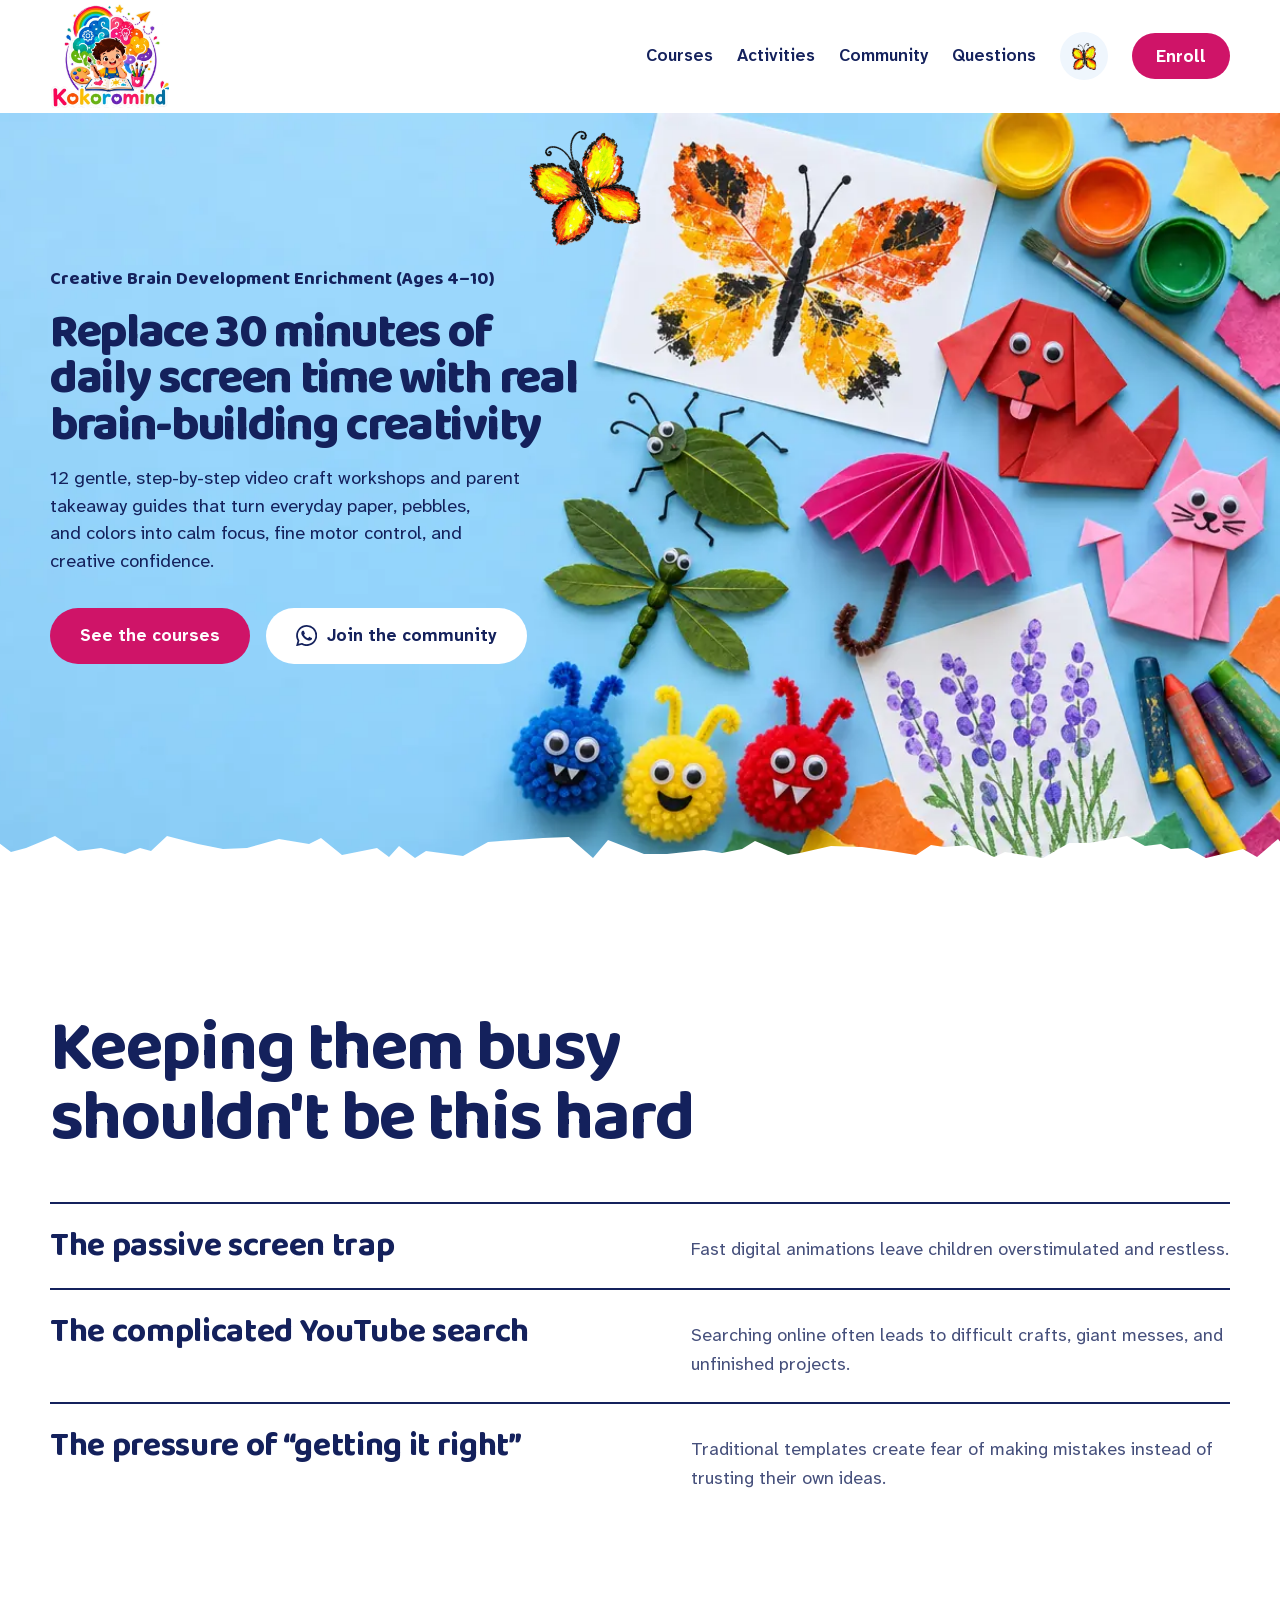
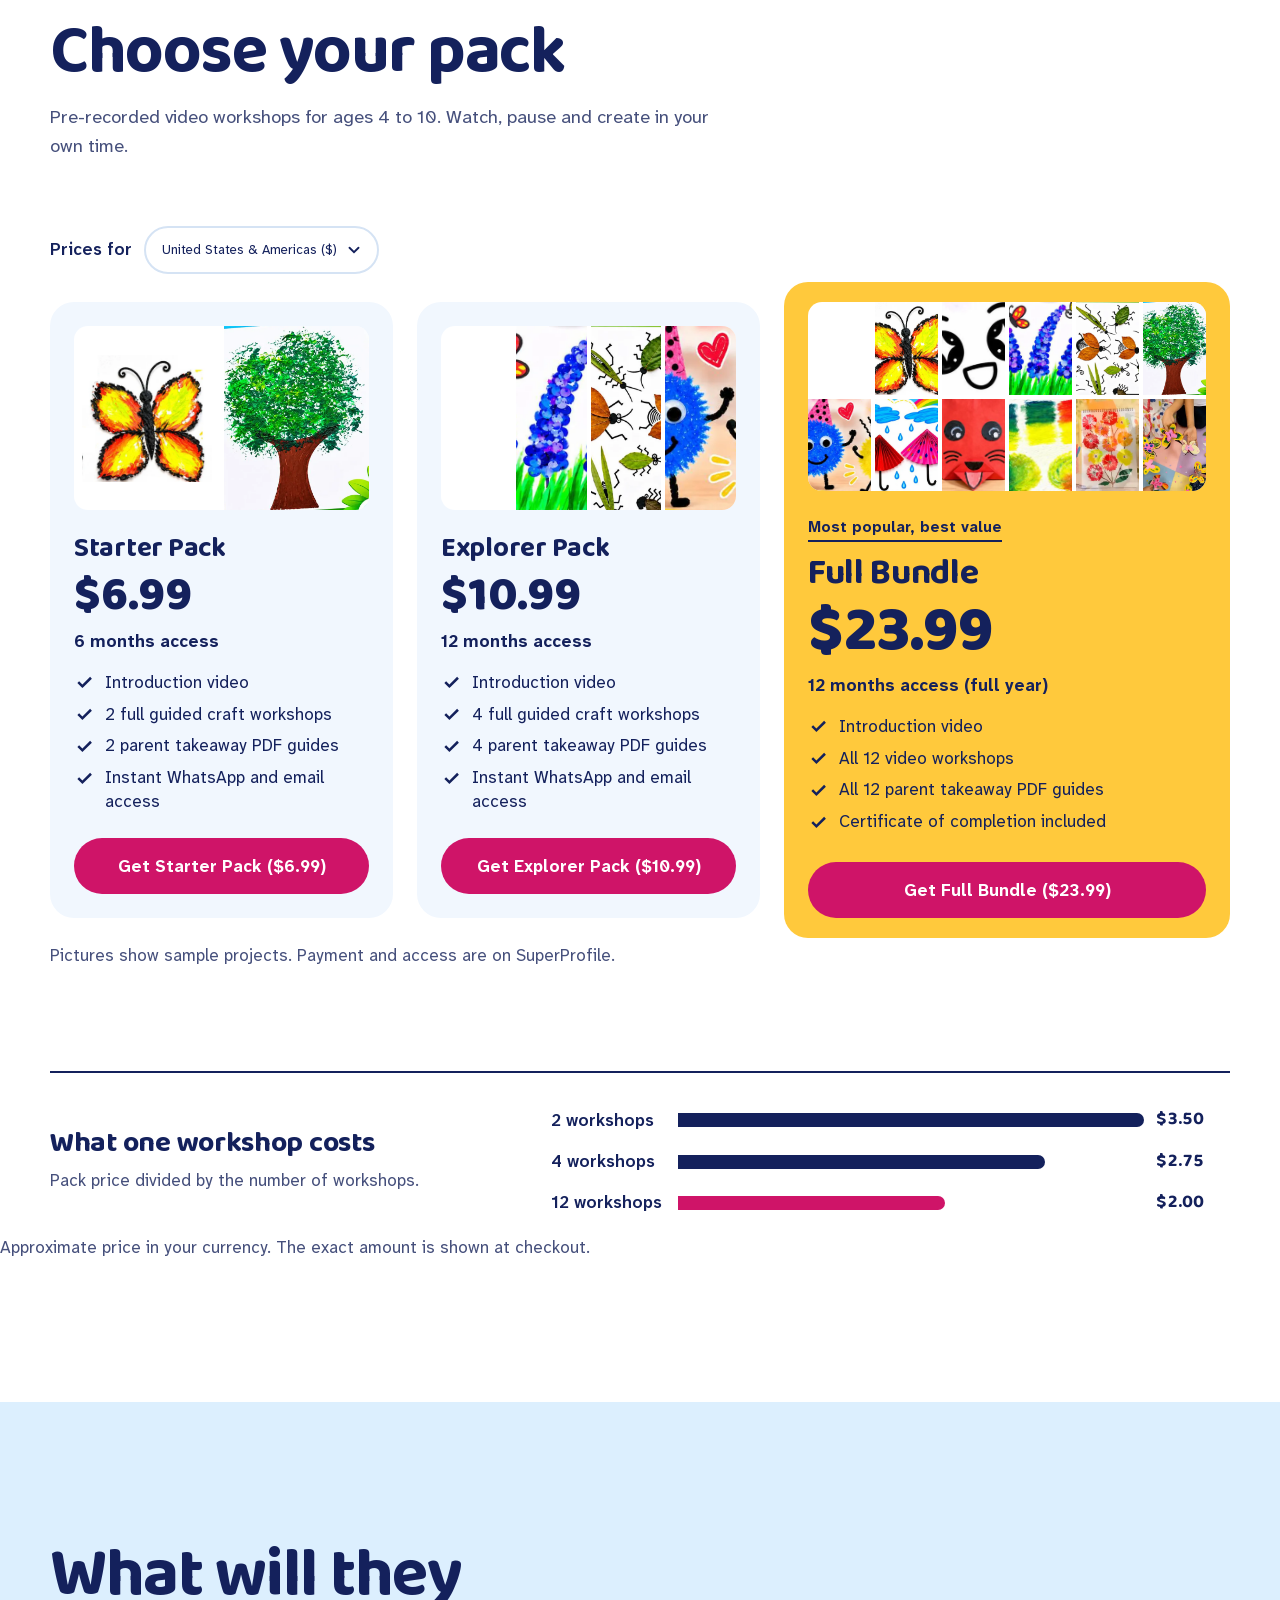
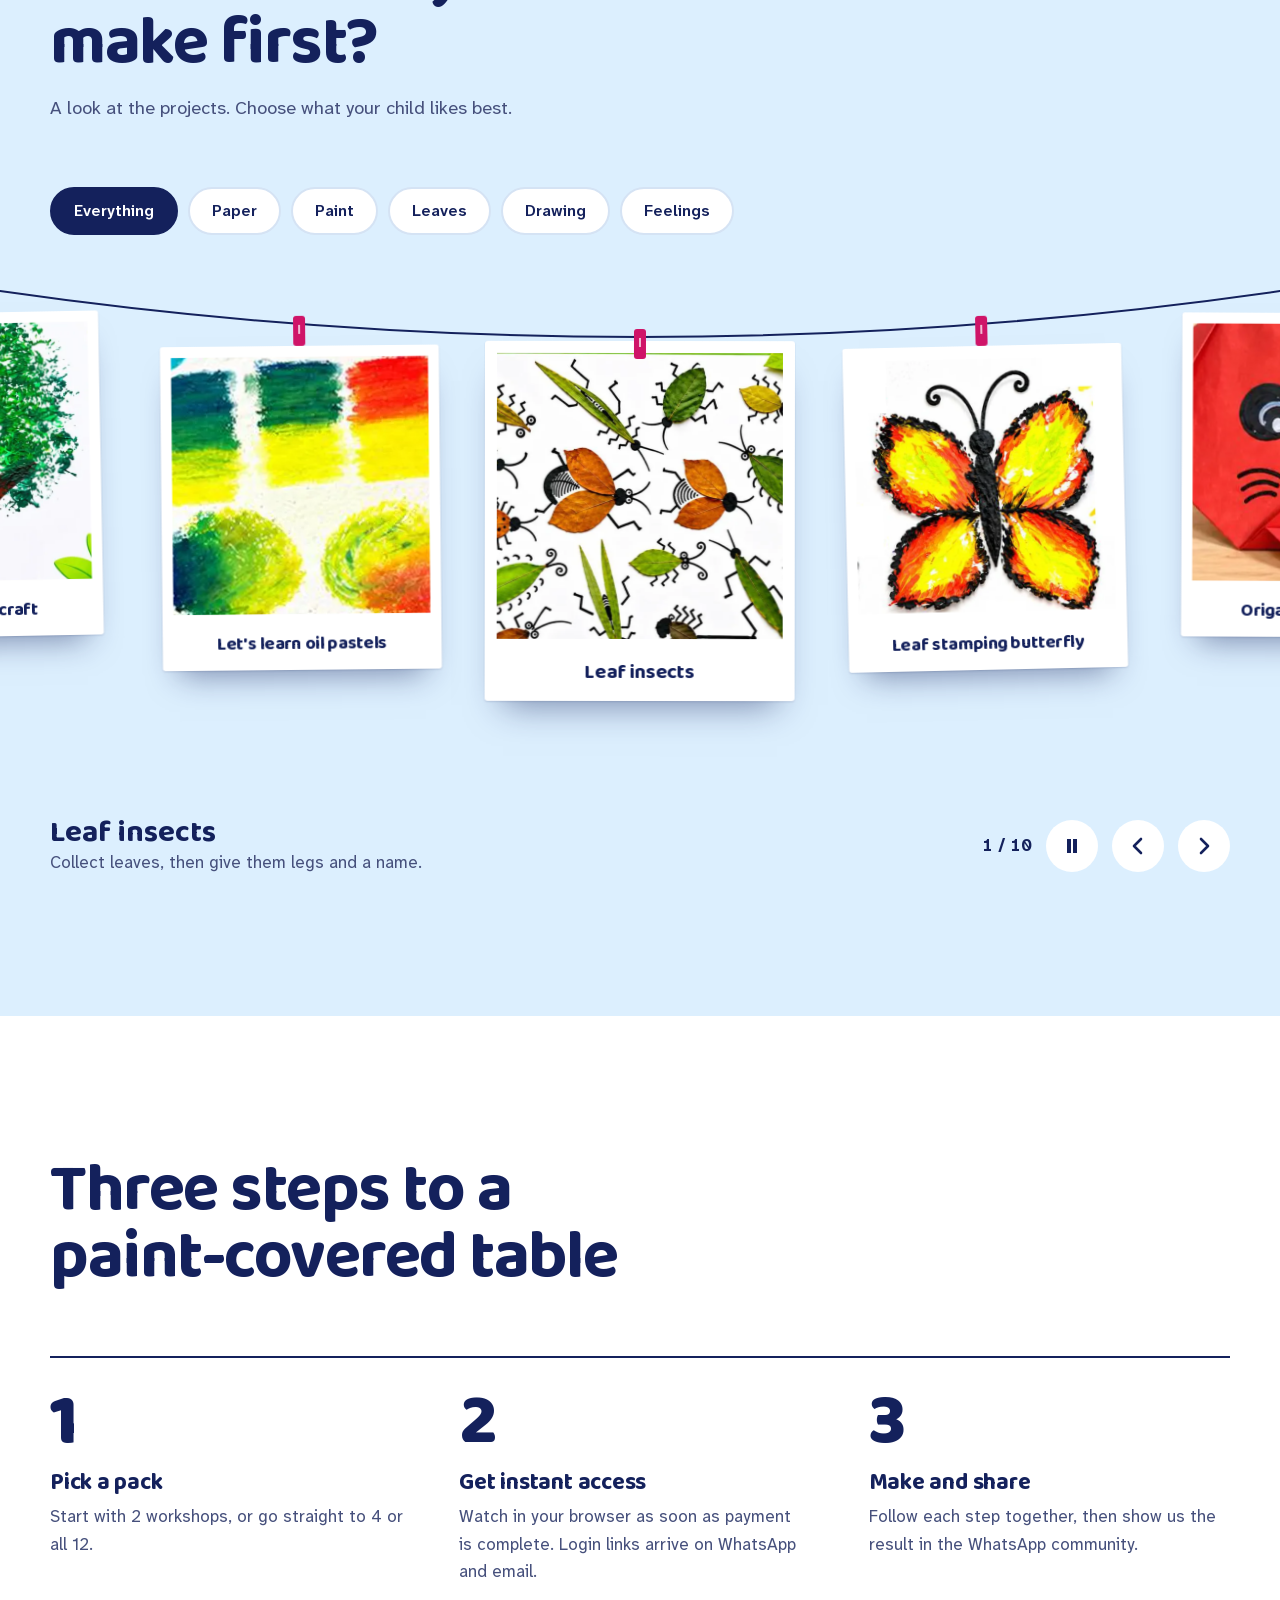
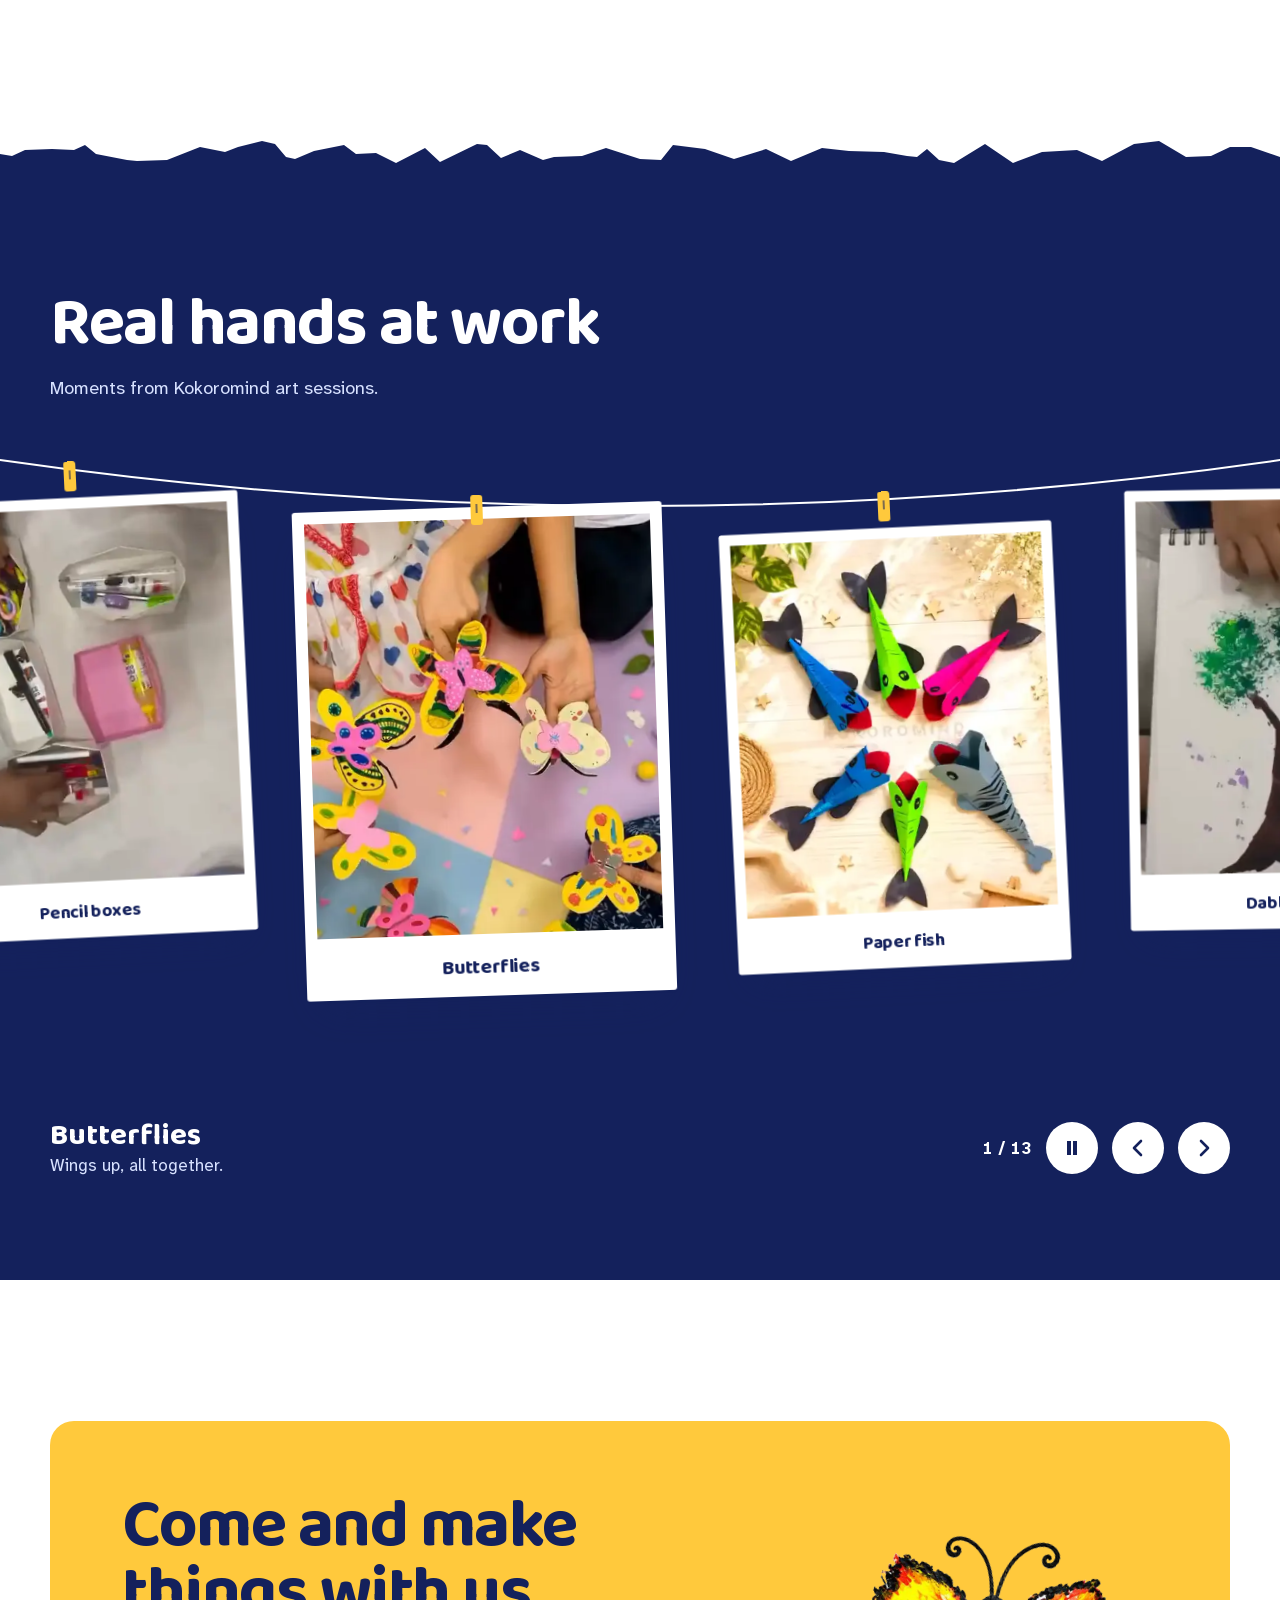
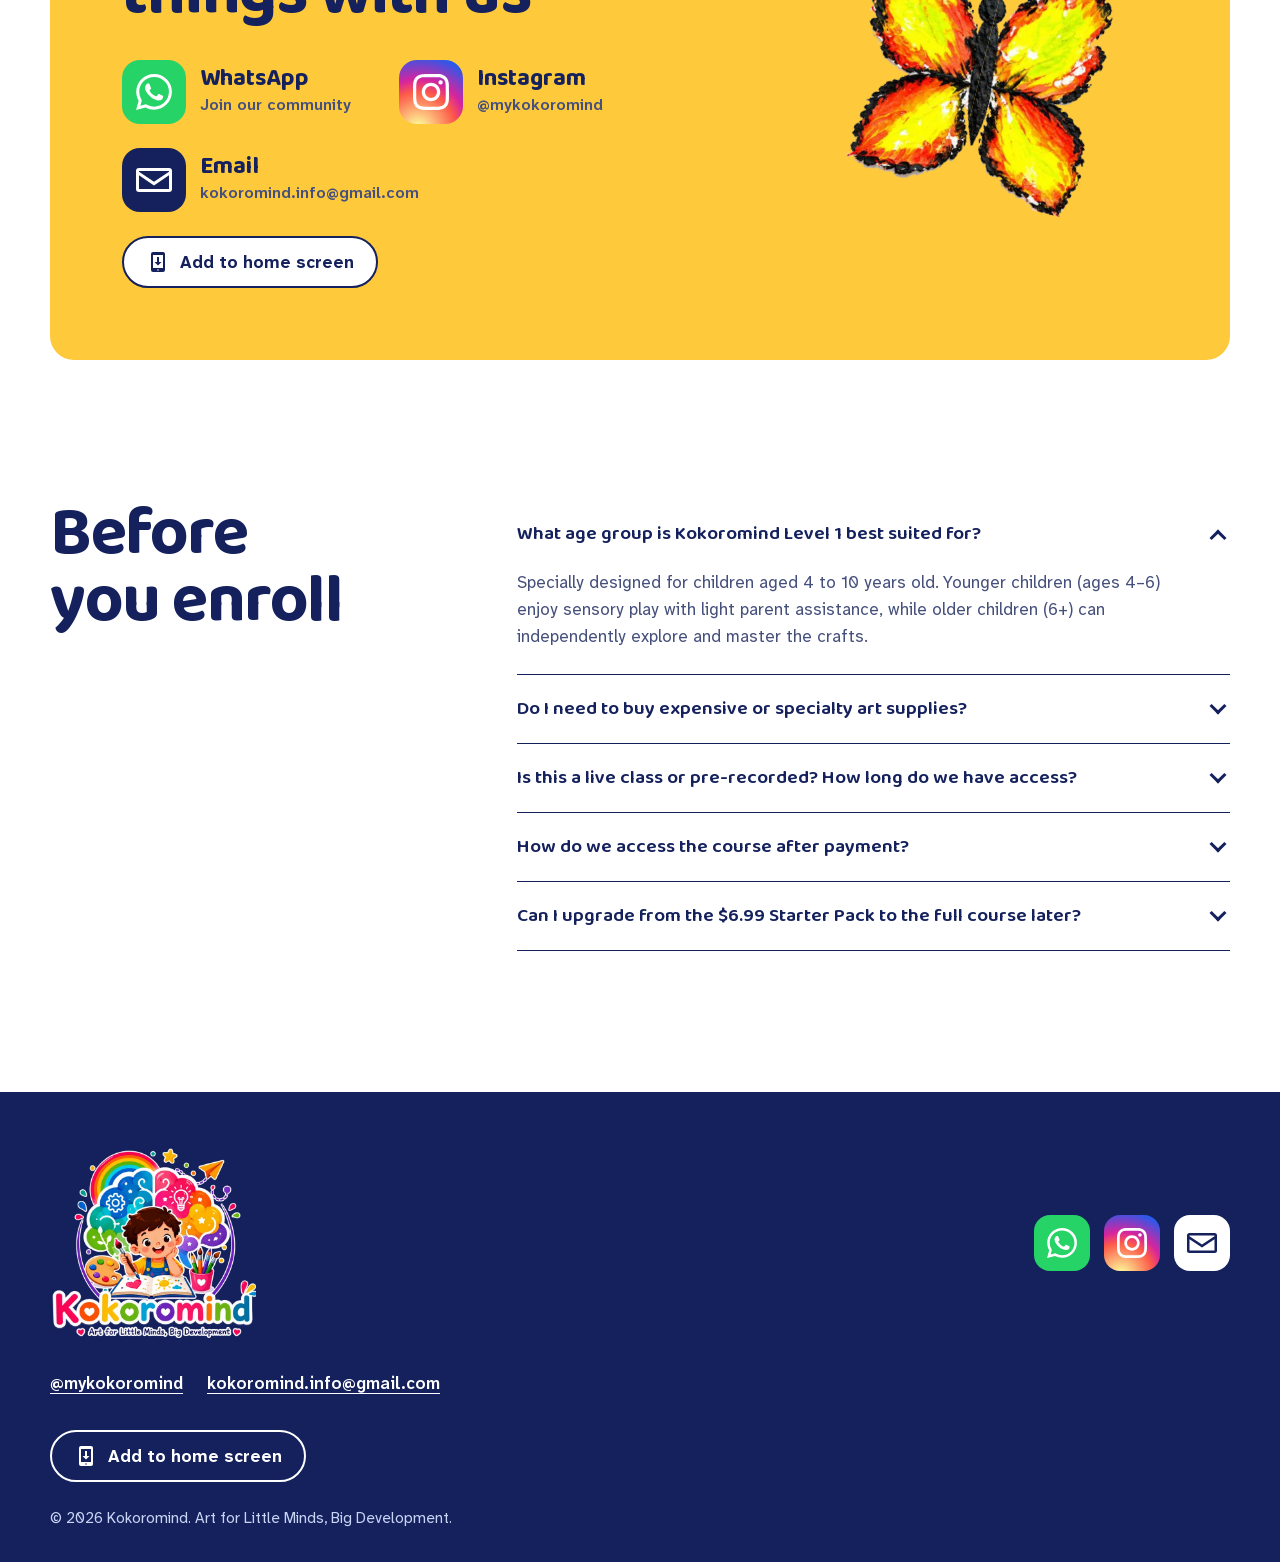
==== commit 8104db22: "Let parents save the site to their phone like an app - Web app manifest and icons made from the offi" ====
--- a/index.html
+++ b/index.html
@@ -12,12 +12,18 @@
 <meta property="og:title" content="Creative Brain Development Courses, Ages 4–10 | Kokoromind"><meta property="og:description" content="Swap 30 minutes of screen time for creativity. Step-by-step video craft workshops for ages 4–10: 2 for ₹199, 4 for ₹299 or all 12 for ₹799."><meta property="og:url" content="https://kokoromind.in/">
 <meta property="og:image" content="https://kokoromind.in/assets/img/og-courses.jpg"><meta property="og:image:width" content="1200"><meta property="og:image:height" content="630"><meta property="og:image:alt" content="Children's art and craft projects on a blue table">
 <meta name="twitter:card" content="summary_large_image">
-<link rel="icon" type="image/png" href="assets/img/icon.png"><link rel="apple-touch-icon" href="assets/img/icon.png">
+<link rel="icon" type="image/png" href="assets/app/favicon-64.png">
+<link rel="manifest" href="/manifest.webmanifest">
+<link rel="apple-touch-icon" href="/assets/app/apple-touch-icon.png">
+<meta name="apple-mobile-web-app-capable" content="yes"><meta name="mobile-web-app-capable" content="yes">
+<meta name="apple-mobile-web-app-title" content="Kokoromind"><meta name="apple-mobile-web-app-status-bar-style" content="default">
+<meta name="application-name" content="Kokoromind">
+
 <link rel="preload" href="assets/fonts/baloo2.woff2" as="font" type="font/woff2" crossorigin>
 <link rel="preload" href="assets/fonts/atkinson.woff2" as="font" type="font/woff2" crossorigin>
 <link rel="preload" as="image" type="image/webp" href="assets/img/hero.webp" media="(min-width:761px)" fetchpriority="high">
 <link rel="preload" as="image" type="image/webp" href="assets/img/hero-mobile.webp" media="(max-width:760px)" fetchpriority="high">
-<link rel="stylesheet" href="assets/css/tokens.css?v=2"><link rel="stylesheet" href="assets/css/courses.css?v=9">
+<link rel="stylesheet" href="assets/css/tokens.css?v=2"><link rel="stylesheet" href="assets/css/courses.css?v=10">
 <script type="application/ld+json">{"@context": "https://schema.org", "@graph": [{"@type": "Organization", "@id": "https://kokoromind.in/#org", "name": "Kokoromind", "url": "https://kokoromind.in/", "logo": "https://kokoromind.in/assets/img/icon.png", "sameAs": ["https://www.instagram.com/mykokoromind/"], "email": "kokoromind.info@gmail.com"}, {"@type": "WebPage", "@id": "https://kokoromind.in/", "url": "https://kokoromind.in/", "name": "Art & Craft Courses for Kids", "isPartOf": {"@id": "https://kokoromind.in/#site"}, "primaryImageOfPage": "https://kokoromind.in/assets/img/og-courses.jpg"}, {"@type": "WebSite", "@id": "https://kokoromind.in/#site", "url": "https://kokoromind.in/", "name": "Kokoromind"}, {"@type": "BreadcrumbList", "itemListElement": [{"@type": "ListItem", "position": 1, "name": "Home", "item": "https://kokoromind.in/"}]}, {"@type": "ItemList", "itemListElement": [{"@type": "ListItem", "position": 1, "item": {"@type": "Course", "name": "Starter Pack: 2 video craft workshops for kids aged 4 to 10", "description": "Two guided video craft workshops and parent guides. 6 months access.", "url": "https://kokoromind.in/#courses", "inLanguage": "en", "audience": {"@type": "PeopleAudience", "suggestedMinAge": 4, "suggestedMaxAge": 10}, "about": "Creative brain development through art and craft", "provider": {"@id": "https://kokoromind.in/#org"}, "offers": {"@type": "Offer", "price": "199", "priceCurrency": "INR", "category": "Paid", "url": "https://superprofile.bio/course/kokoromind-course-1-starter"}}}, {"@type": "ListItem", "position": 2, "item": {"@type": "Course", "name": "Explorer Pack: 4 video craft workshops for kids aged 4 to 10", "description": "Four guided video craft workshops and parent guides. 12 months access.", "url": "https://kokoromind.in/#courses", "inLanguage": "en", "audience": {"@type": "PeopleAudience", "suggestedMinAge": 4, "suggestedMaxAge": 10}, "about": "Creative brain development through art and craft", "provider": {"@id": "https://kokoromind.in/#org"}, "offers": {"@type": "Offer", "price": "299", "priceCurrency": "INR", "category": "Paid", "url": "https://superprofile.bio/course/kokoromind-course-1-explorer"}}}, {"@type": "ListItem", "position": 3, "item": {"@type": "Course", "name": "Full Bundle: 12 video craft workshops for kids aged 4 to 10", "description": "Twelve guided video craft workshops, parent guides and a certificate of completion. 12 months access.", "url": "https://kokoromind.in/#courses", "inLanguage": "en", "audience": {"@type": "PeopleAudience", "suggestedMinAge": 4, "suggestedMaxAge": 10}, "about": "Creative brain development through art and craft", "provider": {"@id": "https://kokoromind.in/#org"}, "offers": {"@type": "Offer", "price": "799", "priceCurrency": "INR", "category": "Paid", "url": "https://superprofile.bio/course/kokoromind-course-1-full"}}}]}, {"@type": "FAQPage", "mainEntity": [{"@type": "Question", "name": "What age group is Kokoromind Level 1 best suited for?", "acceptedAnswer": {"@type": "Answer", "text": "Specially designed for children aged 4 to 10 years old. Younger children (ages 4–6) enjoy sensory play with light parent assistance, while older children (6+) can independently explore and master the crafts."}}, {"@type": "Question", "name": "Do I need to buy expensive or specialty art supplies?", "acceptedAnswer": {"@type": "Answer", "text": "Not at all! All activities use simple, everyday materials you already have at home, such as basic crayons, plain drawing paper, pencils, safety scissors, and fallen leaves or pebbles."}}, {"@type": "Question", "name": "Is this a live class or pre-recorded? How long do we have access?", "acceptedAnswer": {"@type": "Answer", "text": "These are pre-recorded high-definition video workshops. The Explorer Pack and Full Bundle include 12 full months of access, and the Starter Pack includes 6 months. Your child can watch, pause, rewind, and create anytime that fits your family's routine."}}, {"@type": "Question", "name": "How do we access the course after payment?", "acceptedAnswer": {"@type": "Answer", "text": "Access is instant! As soon as payment is complete, you can watch right in your browser, and direct login links are sent to your WhatsApp and email."}}, {"@type": "Question", "name": "Can I upgrade from the ₹199 Starter Pack to the full course later?", "acceptedAnswer": {"@type": "Answer", "text": "Yes! Inside your student dashboard, you can easily upgrade to unlock all remaining workshops and guides at any time."}}]}]}</script>
 <link rel="stylesheet" href="assets/css/butterflies.css"></head>
 <body>
@@ -126,17 +132,19 @@
 <section class="section" id="community"><div class="wrap"><div class="club">
 <div class="flutter" aria-hidden="true"><span class="wing l"></span><span class="wing r"></span></div>
 <h2>Come and make things with us</h2>
-<ul class="social "><li><a href="https://chat.whatsapp.com/Cjz5mJUXl7TEdf5YNnwVyl" target="_blank" rel="noopener"><span class="badge wa"><svg class="icon" viewBox="0 0 24 24" aria-hidden="true"><path d="M17.472 14.382c-.297-.149-1.758-.867-2.03-.967-.273-.099-.471-.148-.67.15-.197.297-.767.966-.94 1.164-.173.199-.347.223-.644.075-.297-.15-1.255-.463-2.39-1.475-.883-.788-1.48-1.761-1.653-2.059-.173-.297-.018-.458.13-.606.134-.133.298-.347.446-.52.149-.174.198-.298.298-.497.099-.198.05-.371-.025-.52-.075-.149-.669-1.612-.916-2.207-.242-.579-.487-.5-.669-.51-.173-.008-.371-.01-.57-.01-.198 0-.52.074-.792.372-.272.297-1.04 1.016-1.04 2.479 0 1.462 1.065 2.875 1.213 3.074.149.198 2.096 3.2 5.077 4.487.709.306 1.262.489 1.694.625.712.227 1.36.195 1.871.118.571-.085 1.758-.719 2.006-1.413.248-.694.248-1.289.173-1.413-.074-.124-.272-.198-.57-.347m-5.421 7.403h-.004a9.87 9.87 0 01-5.031-1.378l-.361-.214-3.741.982.998-3.648-.235-.374a9.86 9.86 0 01-1.51-5.26c.001-5.45 4.436-9.884 9.888-9.884 2.64 0 5.122 1.03 6.988 2.898a9.825 9.825 0 012.893 6.994c-.003 5.45-4.437 9.884-9.885 9.884m8.413-18.297A11.815 11.815 0 0012.05 0C5.495 0 .16 5.335.157 11.892c0 2.096.547 4.142 1.588 5.945L.057 24l6.305-1.654a11.882 11.882 0 005.683 1.448h.005c6.554 0 11.89-5.335 11.893-11.893a11.821 11.821 0 00-3.48-8.413Z"/></svg></span><span class="who"><b>WhatsApp</b><small>Join our community</small></span></a></li><li><a href="https://www.instagram.com/mykokoromind/" target="_blank" rel="noopener"><span class="badge ig"><svg class="icon" viewBox="0 0 24 24" aria-hidden="true"><path d="M7.0301.084c-1.2768.0602-2.1487.264-2.911.5634-.7888.3075-1.4575.72-2.1228 1.3877-.6652.6677-1.075 1.3368-1.3802 2.127-.2954.7638-.4956 1.6365-.552 2.914-.0564 1.2775-.0689 1.6882-.0626 4.947.0062 3.2586.0206 3.6671.0825 4.9473.061 1.2765.264 2.1482.5635 2.9107.308.7889.72 1.4573 1.388 2.1228.6679.6655 1.3365 1.0743 2.1285 1.38.7632.295 1.6361.4961 2.9134.552 1.2773.056 1.6884.069 4.9462.0627 3.2578-.0062 3.668-.0207 4.9478-.0814 1.28-.0607 2.147-.2652 2.9098-.5633.7889-.3086 1.4578-.72 2.1228-1.3881.665-.6682 1.0745-1.3378 1.3795-2.1284.2957-.7632.4966-1.636.552-2.9124.056-1.2809.0692-1.6898.063-4.948-.0063-3.2583-.021-3.6668-.0817-4.9465-.0607-1.2797-.264-2.1487-.5633-2.9117-.3084-.7889-.72-1.4568-1.3876-2.1228C21.2982 1.33 20.628.9208 19.8378.6165 19.074.321 18.2017.1197 16.9244.0645 15.6471.0093 15.236-.005 11.977.0014 8.718.0076 8.31.0215 7.0301.0839m.1402 21.6932c-1.17-.0509-1.8053-.2453-2.2287-.408-.5606-.216-.96-.4771-1.3819-.895-.422-.4178-.6811-.8186-.9-1.378-.1644-.4234-.3624-1.058-.4171-2.228-.0595-1.2645-.072-1.6442-.079-4.848-.007-3.2037.0053-3.583.0607-4.848.05-1.169.2456-1.805.408-2.2282.216-.5613.4762-.96.895-1.3816.4188-.4217.8184-.6814 1.3783-.9003.423-.1651 1.0575-.3614 2.227-.4171 1.2655-.06 1.6447-.072 4.848-.079 3.2033-.007 3.5835.005 4.8495.0608 1.169.0508 1.8053.2445 2.228.408.5608.216.96.4754 1.3816.895.4217.4194.6816.8176.9005 1.3787.1653.4217.3617 1.056.4169 2.2263.0602 1.2655.0739 1.645.0796 4.848.0058 3.203-.0055 3.5834-.061 4.848-.051 1.17-.245 1.8055-.408 2.2294-.216.5604-.4763.96-.8954 1.3814-.419.4215-.8181.6811-1.3783.9-.4224.1649-1.0577.3617-2.2262.4174-1.2656.0595-1.6448.072-4.8493.079-3.2045.007-3.5825-.006-4.848-.0608M16.953 5.5864A1.44 1.44 0 1 0 18.39 4.144a1.44 1.44 0 0 0-1.437 1.4424M5.8385 12.012c.0067 3.4032 2.7706 6.1557 6.173 6.1493 3.4026-.0065 6.157-2.7701 6.1506-6.1733-.0065-3.4032-2.771-6.1565-6.174-6.1498-3.403.0067-6.156 2.771-6.1496 6.1738M8 12.0077a4 4 0 1 1 4.008 3.9921A3.9996 3.9996 0 0 1 8 12.0077"/></svg></span><span class="who"><b>Instagram</b><small>@mykokoromind</small></span></a></li><li><a href="mailto:kokoromind.info@gmail.com?subject=Kokoromind%20courses"><span class="badge ml"><svg class="icon" viewBox="0 0 24 24" aria-hidden="true"><path d="M2 4h20a2 2 0 0 1 2 2v12a2 2 0 0 1-2 2H2a2 2 0 0 1-2-2V6a2 2 0 0 1 2-2Zm10 9.200L22 6.500V6H2v.5l10 6.700Zm0 2.400L2 8.900V18h20V8.900l-10 6.700Z"/></svg></span><span class="who"><b>Email</b><small>kokoromind.info@<wbr>gmail.com</small></span></a></li></ul>
+<ul class="social "><li><a href="https://chat.whatsapp.com/Cjz5mJUXl7TEdf5YNnwVyl" target="_blank" rel="noopener"><span class="badge wa"><svg class="icon" viewBox="0 0 24 24" aria-hidden="true"><path d="M17.472 14.382c-.297-.149-1.758-.867-2.03-.967-.273-.099-.471-.148-.67.15-.197.297-.767.966-.94 1.164-.173.199-.347.223-.644.075-.297-.15-1.255-.463-2.39-1.475-.883-.788-1.48-1.761-1.653-2.059-.173-.297-.018-.458.13-.606.134-.133.298-.347.446-.52.149-.174.198-.298.298-.497.099-.198.05-.371-.025-.52-.075-.149-.669-1.612-.916-2.207-.242-.579-.487-.5-.669-.51-.173-.008-.371-.01-.57-.01-.198 0-.52.074-.792.372-.272.297-1.04 1.016-1.04 2.479 0 1.462 1.065 2.875 1.213 3.074.149.198 2.096 3.2 5.077 4.487.709.306 1.262.489 1.694.625.712.227 1.36.195 1.871.118.571-.085 1.758-.719 2.006-1.413.248-.694.248-1.289.173-1.413-.074-.124-.272-.198-.57-.347m-5.421 7.403h-.004a9.87 9.87 0 01-5.031-1.378l-.361-.214-3.741.982.998-3.648-.235-.374a9.86 9.86 0 01-1.51-5.26c.001-5.45 4.436-9.884 9.888-9.884 2.64 0 5.122 1.03 6.988 2.898a9.825 9.825 0 012.893 6.994c-.003 5.45-4.437 9.884-9.885 9.884m8.413-18.297A11.815 11.815 0 0012.05 0C5.495 0 .16 5.335.157 11.892c0 2.096.547 4.142 1.588 5.945L.057 24l6.305-1.654a11.882 11.882 0 005.683 1.448h.005c6.554 0 11.89-5.335 11.893-11.893a11.821 11.821 0 00-3.48-8.413Z"/></svg></span><span class="who"><b>WhatsApp</b><small>Join our community</small></span></a></li><li><a href="https://www.instagram.com/mykokoromind/" target="_blank" rel="noopener"><span class="badge ig"><svg class="icon" viewBox="0 0 24 24" aria-hidden="true"><path d="M7.0301.084c-1.2768.0602-2.1487.264-2.911.5634-.7888.3075-1.4575.72-2.1228 1.3877-.6652.6677-1.075 1.3368-1.3802 2.127-.2954.7638-.4956 1.6365-.552 2.914-.0564 1.2775-.0689 1.6882-.0626 4.947.0062 3.2586.0206 3.6671.0825 4.9473.061 1.2765.264 2.1482.5635 2.9107.308.7889.72 1.4573 1.388 2.1228.6679.6655 1.3365 1.0743 2.1285 1.38.7632.295 1.6361.4961 2.9134.552 1.2773.056 1.6884.069 4.9462.0627 3.2578-.0062 3.668-.0207 4.9478-.0814 1.28-.0607 2.147-.2652 2.9098-.5633.7889-.3086 1.4578-.72 2.1228-1.3881.665-.6682 1.0745-1.3378 1.3795-2.1284.2957-.7632.4966-1.636.552-2.9124.056-1.2809.0692-1.6898.063-4.948-.0063-3.2583-.021-3.6668-.0817-4.9465-.0607-1.2797-.264-2.1487-.5633-2.9117-.3084-.7889-.72-1.4568-1.3876-2.1228C21.2982 1.33 20.628.9208 19.8378.6165 19.074.321 18.2017.1197 16.9244.0645 15.6471.0093 15.236-.005 11.977.0014 8.718.0076 8.31.0215 7.0301.0839m.1402 21.6932c-1.17-.0509-1.8053-.2453-2.2287-.408-.5606-.216-.96-.4771-1.3819-.895-.422-.4178-.6811-.8186-.9-1.378-.1644-.4234-.3624-1.058-.4171-2.228-.0595-1.2645-.072-1.6442-.079-4.848-.007-3.2037.0053-3.583.0607-4.848.05-1.169.2456-1.805.408-2.2282.216-.5613.4762-.96.895-1.3816.4188-.4217.8184-.6814 1.3783-.9003.423-.1651 1.0575-.3614 2.227-.4171 1.2655-.06 1.6447-.072 4.848-.079 3.2033-.007 3.5835.005 4.8495.0608 1.169.0508 1.8053.2445 2.228.408.5608.216.96.4754 1.3816.895.4217.4194.6816.8176.9005 1.3787.1653.4217.3617 1.056.4169 2.2263.0602 1.2655.0739 1.645.0796 4.848.0058 3.203-.0055 3.5834-.061 4.848-.051 1.17-.245 1.8055-.408 2.2294-.216.5604-.4763.96-.8954 1.3814-.419.4215-.8181.6811-1.3783.9-.4224.1649-1.0577.3617-2.2262.4174-1.2656.0595-1.6448.072-4.8493.079-3.2045.007-3.5825-.006-4.848-.0608M16.953 5.5864A1.44 1.44 0 1 0 18.39 4.144a1.44 1.44 0 0 0-1.437 1.4424M5.8385 12.012c.0067 3.4032 2.7706 6.1557 6.173 6.1493 3.4026-.0065 6.157-2.7701 6.1506-6.1733-.0065-3.4032-2.771-6.1565-6.174-6.1498-3.403.0067-6.156 2.771-6.1496 6.1738M8 12.0077a4 4 0 1 1 4.008 3.9921A3.9996 3.9996 0 0 1 8 12.0077"/></svg></span><span class="who"><b>Instagram</b><small>@mykokoromind</small></span></a></li><li><a href="mailto:kokoromind.info@gmail.com?subject=Kokoromind%20courses"><span class="badge ml"><svg class="icon" viewBox="0 0 24 24" aria-hidden="true"><path d="M2 4h20a2 2 0 0 1 2 2v12a2 2 0 0 1-2 2H2a2 2 0 0 1-2-2V6a2 2 0 0 1 2-2Zm10 9.200L22 6.500V6H2v.5l10 6.700Zm0 2.400L2 8.900V18h20V8.900l-10 6.700Z"/></svg></span><span class="who"><b>Email</b><small>kokoromind.info@<wbr>gmail.com</small></span></a></li></ul><button class="install-btn" type="button" hidden><svg class="icon" viewBox="0 0 24 24" aria-hidden="true"><path d="M7 2h10a2 2 0 0 1 2 2v16a2 2 0 0 1-2 2H7a2 2 0 0 1-2-2V4a2 2 0 0 1 2-2Zm0 3v13h10V5H7Zm5 14.25a.75.75 0 1 0 0 1.5.75.75 0 0 0 0-1.5ZM11 7h2v5h2.5L12 15.5 8.5 12H11V7Z"/></svg>Add to home screen</button>
 </div></div></section>
 <section class="section" id="faq" style="padding-top:0"><div class="wrap faq"><h2>Before you enroll</h2><div><details open><summary><span class="q">What age group is Kokoromind Level 1 best suited for?</span></summary><p>Specially designed for children aged 4 to 10 years old. Younger children (ages 4–6) enjoy sensory play with light parent assistance, while older children (6+) can independently explore and master the crafts.</p></details><details><summary><span class="q">Do I need to buy expensive or specialty art supplies?</span></summary><p>Not at all! All activities use simple, everyday materials you already have at home, such as basic crayons, plain drawing paper, pencils, safety scissors, and fallen leaves or pebbles.</p></details><details><summary><span class="q">Is this a live class or pre-recorded? How long do we have access?</span></summary><p>These are pre-recorded high-definition video workshops. The Explorer Pack and Full Bundle include 12 full months of access, and the Starter Pack includes 6 months. Your child can watch, pause, rewind, and create anytime that fits your family's routine.</p></details><details><summary><span class="q">How do we access the course after payment?</span></summary><p>Access is instant! As soon as payment is complete, you can watch right in your browser, and direct login links are sent to your WhatsApp and email.</p></details><details><summary><span class="q">Can I upgrade from the <span class="money" data-p="s">₹199</span> Starter Pack to the full course later?</span></summary><p>Yes! Inside your student dashboard, you can easily upgrade to unlock all remaining workshops and guides at any time.</p></details></div></div></section>
 </main>
 <footer class="foot"><div class="wrap">
 <a class="brand" href="./"><img class="logo-mark" src="assets/img/logo-full.webp?v=2" width="640" height="590" alt="Kokoromind, Art for Little Minds, Big Development" loading="lazy"></a>
-<ul class="social small"><li><a href="https://chat.whatsapp.com/Cjz5mJUXl7TEdf5YNnwVyl" target="_blank" rel="noopener" aria-label="WhatsApp community"><span class="badge wa"><svg class="icon" viewBox="0 0 24 24" aria-hidden="true"><path d="M17.472 14.382c-.297-.149-1.758-.867-2.03-.967-.273-.099-.471-.148-.67.15-.197.297-.767.966-.94 1.164-.173.199-.347.223-.644.075-.297-.15-1.255-.463-2.39-1.475-.883-.788-1.48-1.761-1.653-2.059-.173-.297-.018-.458.13-.606.134-.133.298-.347.446-.52.149-.174.198-.298.298-.497.099-.198.05-.371-.025-.52-.075-.149-.669-1.612-.916-2.207-.242-.579-.487-.5-.669-.51-.173-.008-.371-.01-.57-.01-.198 0-.52.074-.792.372-.272.297-1.04 1.016-1.04 2.479 0 1.462 1.065 2.875 1.213 3.074.149.198 2.096 3.2 5.077 4.487.709.306 1.262.489 1.694.625.712.227 1.36.195 1.871.118.571-.085 1.758-.719 2.006-1.413.248-.694.248-1.289.173-1.413-.074-.124-.272-.198-.57-.347m-5.421 7.403h-.004a9.87 9.87 0 01-5.031-1.378l-.361-.214-3.741.982.998-3.648-.235-.374a9.86 9.86 0 01-1.51-5.26c.001-5.45 4.436-9.884 9.888-9.884 2.64 0 5.122 1.03 6.988 2.898a9.825 9.825 0 012.893 6.994c-.003 5.45-4.437 9.884-9.885 9.884m8.413-18.297A11.815 11.815 0 0012.05 0C5.495 0 .16 5.335.157 11.892c0 2.096.547 4.142 1.588 5.945L.057 24l6.305-1.654a11.882 11.882 0 005.683 1.448h.005c6.554 0 11.89-5.335 11.893-11.893a11.821 11.821 0 00-3.48-8.413Z"/></svg></span></a></li><li><a href="https://www.instagram.com/mykokoromind/" target="_blank" rel="noopener" aria-label="Instagram"><span class="badge ig"><svg class="icon" viewBox="0 0 24 24" aria-hidden="true"><path d="M7.0301.084c-1.2768.0602-2.1487.264-2.911.5634-.7888.3075-1.4575.72-2.1228 1.3877-.6652.6677-1.075 1.3368-1.3802 2.127-.2954.7638-.4956 1.6365-.552 2.914-.0564 1.2775-.0689 1.6882-.0626 4.947.0062 3.2586.0206 3.6671.0825 4.9473.061 1.2765.264 2.1482.5635 2.9107.308.7889.72 1.4573 1.388 2.1228.6679.6655 1.3365 1.0743 2.1285 1.38.7632.295 1.6361.4961 2.9134.552 1.2773.056 1.6884.069 4.9462.0627 3.2578-.0062 3.668-.0207 4.9478-.0814 1.28-.0607 2.147-.2652 2.9098-.5633.7889-.3086 1.4578-.72 2.1228-1.3881.665-.6682 1.0745-1.3378 1.3795-2.1284.2957-.7632.4966-1.636.552-2.9124.056-1.2809.0692-1.6898.063-4.948-.0063-3.2583-.021-3.6668-.0817-4.9465-.0607-1.2797-.264-2.1487-.5633-2.9117-.3084-.7889-.72-1.4568-1.3876-2.1228C21.2982 1.33 20.628.9208 19.8378.6165 19.074.321 18.2017.1197 16.9244.0645 15.6471.0093 15.236-.005 11.977.0014 8.718.0076 8.31.0215 7.0301.0839m.1402 21.6932c-1.17-.0509-1.8053-.2453-2.2287-.408-.5606-.216-.96-.4771-1.3819-.895-.422-.4178-.6811-.8186-.9-1.378-.1644-.4234-.3624-1.058-.4171-2.228-.0595-1.2645-.072-1.6442-.079-4.848-.007-3.2037.0053-3.583.0607-4.848.05-1.169.2456-1.805.408-2.2282.216-.5613.4762-.96.895-1.3816.4188-.4217.8184-.6814 1.3783-.9003.423-.1651 1.0575-.3614 2.227-.4171 1.2655-.06 1.6447-.072 4.848-.079 3.2033-.007 3.5835.005 4.8495.0608 1.169.0508 1.8053.2445 2.228.408.5608.216.96.4754 1.3816.895.4217.4194.6816.8176.9005 1.3787.1653.4217.3617 1.056.4169 2.2263.0602 1.2655.0739 1.645.0796 4.848.0058 3.203-.0055 3.5834-.061 4.848-.051 1.17-.245 1.8055-.408 2.2294-.216.5604-.4763.96-.8954 1.3814-.419.4215-.8181.6811-1.3783.9-.4224.1649-1.0577.3617-2.2262.4174-1.2656.0595-1.6448.072-4.8493.079-3.2045.007-3.5825-.006-4.848-.0608M16.953 5.5864A1.44 1.44 0 1 0 18.39 4.144a1.44 1.44 0 0 0-1.437 1.4424M5.8385 12.012c.0067 3.4032 2.7706 6.1557 6.173 6.1493 3.4026-.0065 6.157-2.7701 6.1506-6.1733-.0065-3.4032-2.771-6.1565-6.174-6.1498-3.403.0067-6.156 2.771-6.1496 6.1738M8 12.0077a4 4 0 1 1 4.008 3.9921A3.9996 3.9996 0 0 1 8 12.0077"/></svg></span></a></li><li><a href="mailto:kokoromind.info@gmail.com?subject=Kokoromind%20courses" aria-label="Email kokoromind.info@gmail.com"><span class="badge ml"><svg class="icon" viewBox="0 0 24 24" aria-hidden="true"><path d="M2 4h20a2 2 0 0 1 2 2v12a2 2 0 0 1-2 2H2a2 2 0 0 1-2-2V6a2 2 0 0 1 2-2Zm10 9.200L22 6.500V6H2v.5l10 6.700Zm0 2.400L2 8.900V18h20V8.900l-10 6.700Z"/></svg></span></a></li></ul><p class="contact-text"><a href="https://www.instagram.com/mykokoromind/" target="_blank" rel="noopener">@mykokoromind</a><a href="mailto:kokoromind.info@gmail.com?subject=Kokoromind%20courses">kokoromind.info@gmail.com</a></p>
+<ul class="social small"><li><a href="https://chat.whatsapp.com/Cjz5mJUXl7TEdf5YNnwVyl" target="_blank" rel="noopener" aria-label="WhatsApp community"><span class="badge wa"><svg class="icon" viewBox="0 0 24 24" aria-hidden="true"><path d="M17.472 14.382c-.297-.149-1.758-.867-2.03-.967-.273-.099-.471-.148-.67.15-.197.297-.767.966-.94 1.164-.173.199-.347.223-.644.075-.297-.15-1.255-.463-2.39-1.475-.883-.788-1.48-1.761-1.653-2.059-.173-.297-.018-.458.13-.606.134-.133.298-.347.446-.52.149-.174.198-.298.298-.497.099-.198.05-.371-.025-.52-.075-.149-.669-1.612-.916-2.207-.242-.579-.487-.5-.669-.51-.173-.008-.371-.01-.57-.01-.198 0-.52.074-.792.372-.272.297-1.04 1.016-1.04 2.479 0 1.462 1.065 2.875 1.213 3.074.149.198 2.096 3.2 5.077 4.487.709.306 1.262.489 1.694.625.712.227 1.36.195 1.871.118.571-.085 1.758-.719 2.006-1.413.248-.694.248-1.289.173-1.413-.074-.124-.272-.198-.57-.347m-5.421 7.403h-.004a9.87 9.87 0 01-5.031-1.378l-.361-.214-3.741.982.998-3.648-.235-.374a9.86 9.86 0 01-1.51-5.26c.001-5.45 4.436-9.884 9.888-9.884 2.64 0 5.122 1.03 6.988 2.898a9.825 9.825 0 012.893 6.994c-.003 5.45-4.437 9.884-9.885 9.884m8.413-18.297A11.815 11.815 0 0012.05 0C5.495 0 .16 5.335.157 11.892c0 2.096.547 4.142 1.588 5.945L.057 24l6.305-1.654a11.882 11.882 0 005.683 1.448h.005c6.554 0 11.89-5.335 11.893-11.893a11.821 11.821 0 00-3.48-8.413Z"/></svg></span></a></li><li><a href="https://www.instagram.com/mykokoromind/" target="_blank" rel="noopener" aria-label="Instagram"><span class="badge ig"><svg class="icon" viewBox="0 0 24 24" aria-hidden="true"><path d="M7.0301.084c-1.2768.0602-2.1487.264-2.911.5634-.7888.3075-1.4575.72-2.1228 1.3877-.6652.6677-1.075 1.3368-1.3802 2.127-.2954.7638-.4956 1.6365-.552 2.914-.0564 1.2775-.0689 1.6882-.0626 4.947.0062 3.2586.0206 3.6671.0825 4.9473.061 1.2765.264 2.1482.5635 2.9107.308.7889.72 1.4573 1.388 2.1228.6679.6655 1.3365 1.0743 2.1285 1.38.7632.295 1.6361.4961 2.9134.552 1.2773.056 1.6884.069 4.9462.0627 3.2578-.0062 3.668-.0207 4.9478-.0814 1.28-.0607 2.147-.2652 2.9098-.5633.7889-.3086 1.4578-.72 2.1228-1.3881.665-.6682 1.0745-1.3378 1.3795-2.1284.2957-.7632.4966-1.636.552-2.9124.056-1.2809.0692-1.6898.063-4.948-.0063-3.2583-.021-3.6668-.0817-4.9465-.0607-1.2797-.264-2.1487-.5633-2.9117-.3084-.7889-.72-1.4568-1.3876-2.1228C21.2982 1.33 20.628.9208 19.8378.6165 19.074.321 18.2017.1197 16.9244.0645 15.6471.0093 15.236-.005 11.977.0014 8.718.0076 8.31.0215 7.0301.0839m.1402 21.6932c-1.17-.0509-1.8053-.2453-2.2287-.408-.5606-.216-.96-.4771-1.3819-.895-.422-.4178-.6811-.8186-.9-1.378-.1644-.4234-.3624-1.058-.4171-2.228-.0595-1.2645-.072-1.6442-.079-4.848-.007-3.2037.0053-3.583.0607-4.848.05-1.169.2456-1.805.408-2.2282.216-.5613.4762-.96.895-1.3816.4188-.4217.8184-.6814 1.3783-.9003.423-.1651 1.0575-.3614 2.227-.4171 1.2655-.06 1.6447-.072 4.848-.079 3.2033-.007 3.5835.005 4.8495.0608 1.169.0508 1.8053.2445 2.228.408.5608.216.96.4754 1.3816.895.4217.4194.6816.8176.9005 1.3787.1653.4217.3617 1.056.4169 2.2263.0602 1.2655.0739 1.645.0796 4.848.0058 3.203-.0055 3.5834-.061 4.848-.051 1.17-.245 1.8055-.408 2.2294-.216.5604-.4763.96-.8954 1.3814-.419.4215-.8181.6811-1.3783.9-.4224.1649-1.0577.3617-2.2262.4174-1.2656.0595-1.6448.072-4.8493.079-3.2045.007-3.5825-.006-4.848-.0608M16.953 5.5864A1.44 1.44 0 1 0 18.39 4.144a1.44 1.44 0 0 0-1.437 1.4424M5.8385 12.012c.0067 3.4032 2.7706 6.1557 6.173 6.1493 3.4026-.0065 6.157-2.7701 6.1506-6.1733-.0065-3.4032-2.771-6.1565-6.174-6.1498-3.403.0067-6.156 2.771-6.1496 6.1738M8 12.0077a4 4 0 1 1 4.008 3.9921A3.9996 3.9996 0 0 1 8 12.0077"/></svg></span></a></li><li><a href="mailto:kokoromind.info@gmail.com?subject=Kokoromind%20courses" aria-label="Email kokoromind.info@gmail.com"><span class="badge ml"><svg class="icon" viewBox="0 0 24 24" aria-hidden="true"><path d="M2 4h20a2 2 0 0 1 2 2v12a2 2 0 0 1-2 2H2a2 2 0 0 1-2-2V6a2 2 0 0 1 2-2Zm10 9.200L22 6.500V6H2v.5l10 6.700Zm0 2.400L2 8.900V18h20V8.900l-10 6.700Z"/></svg></span></a></li></ul><p class="contact-text"><a href="https://www.instagram.com/mykokoromind/" target="_blank" rel="noopener">@mykokoromind</a><a href="mailto:kokoromind.info@gmail.com?subject=Kokoromind%20courses">kokoromind.info@gmail.com</a></p><button class="install-btn light" type="button" hidden><svg class="icon" viewBox="0 0 24 24" aria-hidden="true"><path d="M7 2h10a2 2 0 0 1 2 2v16a2 2 0 0 1-2 2H7a2 2 0 0 1-2-2V4a2 2 0 0 1 2-2Zm0 3v13h10V5H7Zm5 14.25a.75.75 0 1 0 0 1.5.75.75 0 0 0 0-1.5ZM11 7h2v5h2.5L12 15.5 8.5 12H11V7Z"/></svg>Add to home screen</button>
 <small>© 2026 Kokoromind. Art for Little Minds, Big Development.</small>
 </div></footer>
 <div class="dock"><a class="btn" href="#courses"><span>Packs from <span class="money" data-p="s"><span class="rs">₹</span>199</span></span></a></div>
 <script src="assets/js/courses.js?v=7" defer></script>
 <script src="assets/js/butterflies.js" defer></script>
+<dialog id="install-help" aria-labelledby="install-title"><div class="sheet"><img src="assets/app/icon-192.png" width="72" height="72" alt=""><h2 id="install-title">Save Kokoromind to your phone</h2><ol></ol><button class="btn" type="button" data-close>Got it</button></div></dialog>
 <script src="assets/js/pricing.js"></script>
+<script src="assets/js/install.js" defer></script>
 </body></html>
--- a/assets/css/courses.css
+++ b/assets/css/courses.css
@@ -454,3 +454,20 @@
 .faq summary .q{flex:1}
 .social .who small{overflow-wrap:normal}
 @media(min-width:1001px){.club{padding-right:clamp(240px,26vw,380px)}}
+
+/* add to phone */
+.install-btn{display:inline-flex;align-items:center;gap:10px;min-height:52px;margin-top:var(--s5);padding:10px 22px;border:2px solid var(--ink);border-radius:var(--r-pill);background:#fff;color:var(--ink);font:700 1.0625rem/1.2 var(--body);cursor:pointer}
+.install-btn[hidden]{display:none}
+.install-btn .icon{width:24px;height:24px}
+@media(hover:hover){.install-btn:hover{background:var(--ink);color:#fff}}
+.foot .install-btn{margin-top:0;border-color:#fff;background:transparent;color:#fff}
+@media(hover:hover){.foot .install-btn:hover{background:#fff;color:var(--ink)}}
+#install-help{border:0;border-radius:24px;padding:0;max-width:min(440px,100% - 32px);color:var(--ink);box-shadow:0 30px 60px -20px rgba(20,33,92,.5)}
+#install-help::backdrop{background:rgba(20,33,92,.55)}
+#install-help .sheet{padding:28px 28px 24px;display:grid;gap:16px;justify-items:start}
+#install-help img{border-radius:16px;box-shadow:0 2px 8px rgba(20,33,92,.18)}
+#install-help h2{font-size:1.7rem}
+#install-help ol{display:grid;gap:12px;padding-left:1.3em;list-style:decimal;font-size:1.05rem;line-height:1.45}
+#install-help .ib{display:inline-grid;place-items:center;min-width:1.6em;height:1.6em;border-radius:6px;background:var(--mist);font-weight:700}
+#install-help .btn{width:100%}
+@media(max-width:760px){.club .install-btn{width:100%;justify-content:center}.foot .install-btn{margin-inline:auto}}
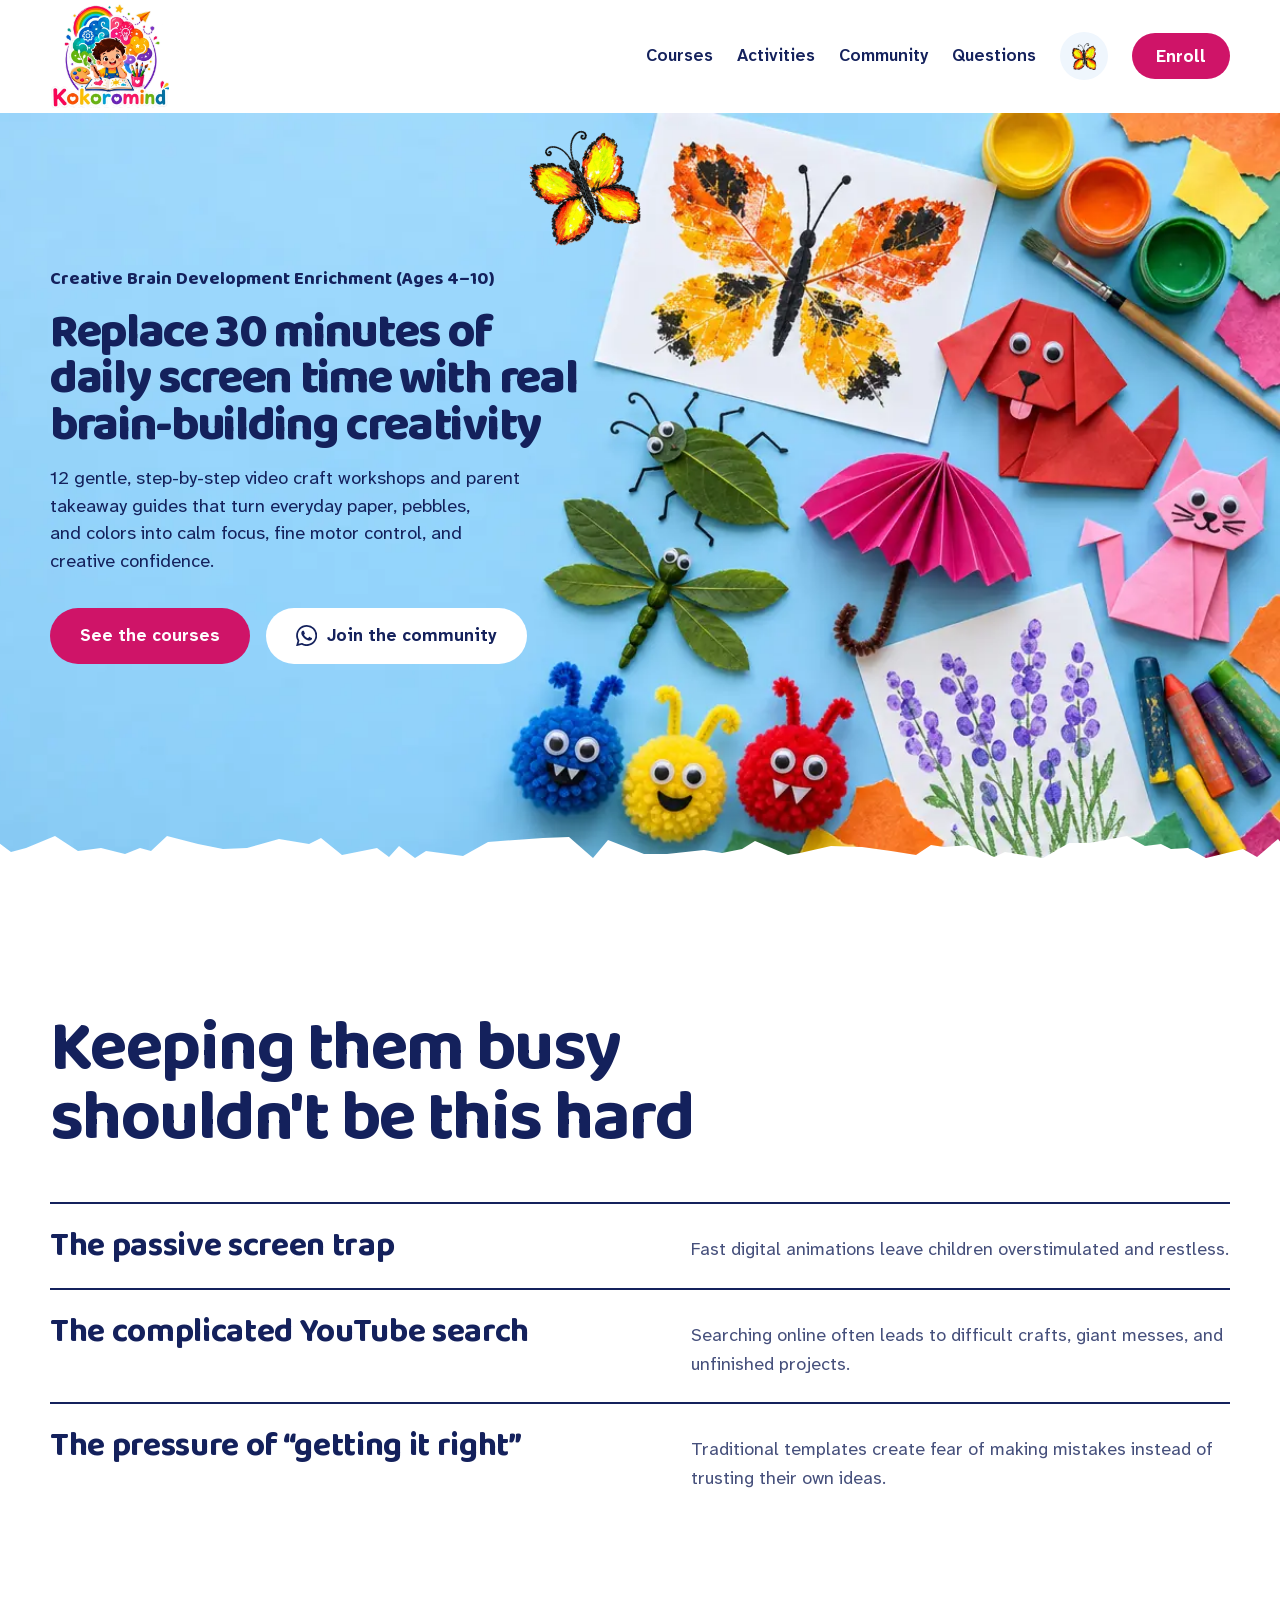
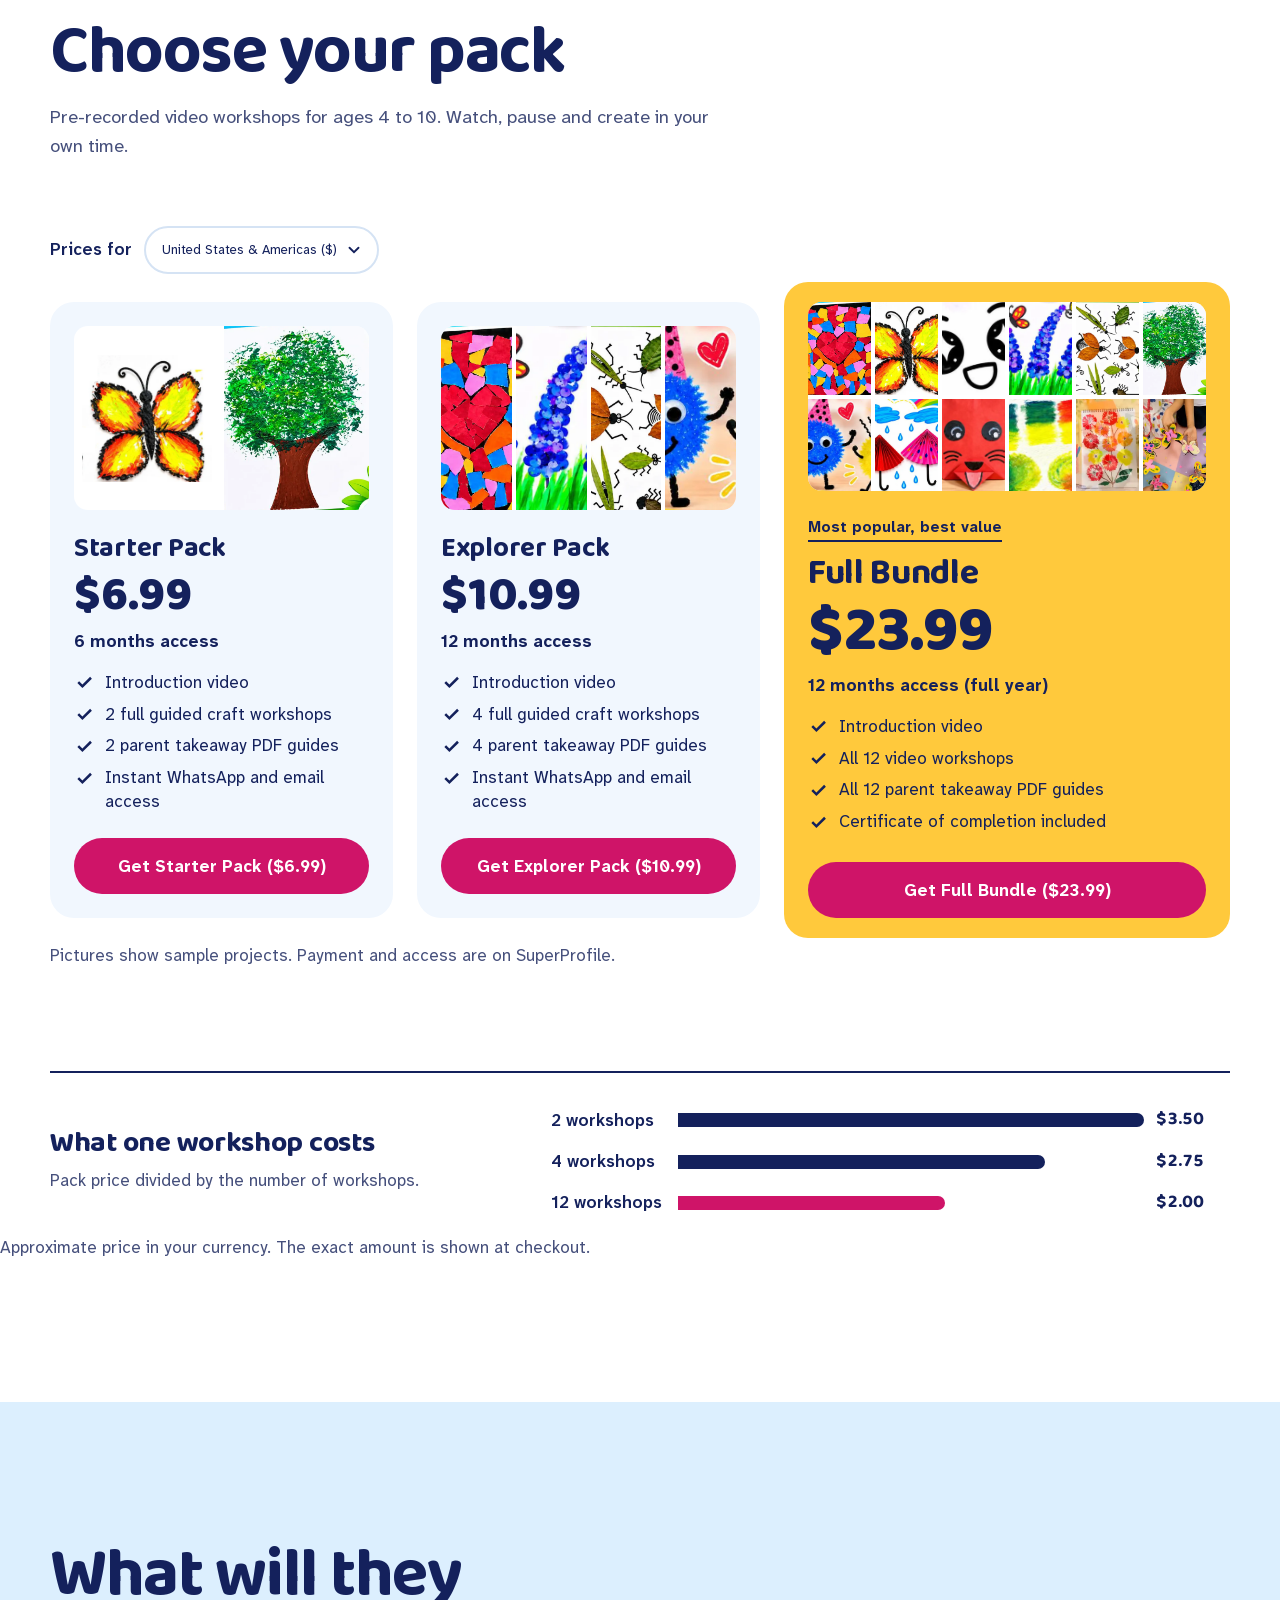
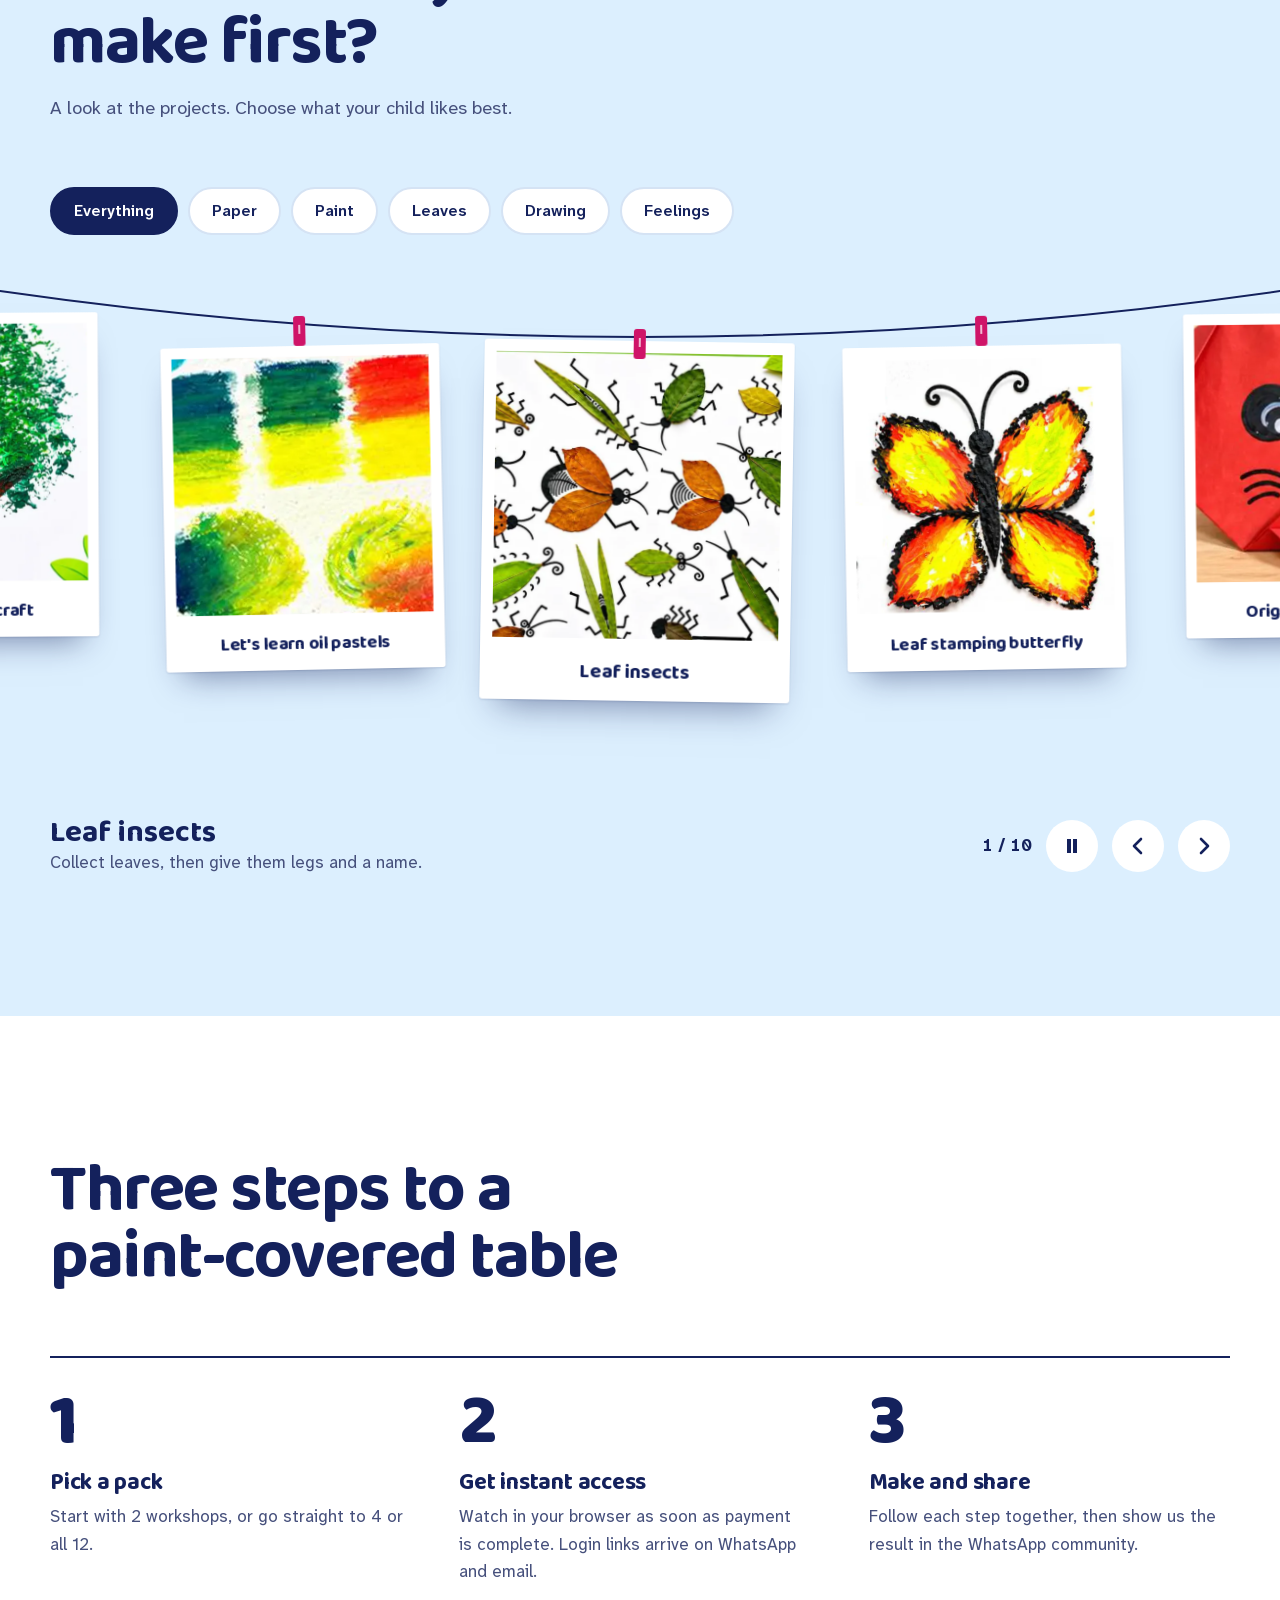
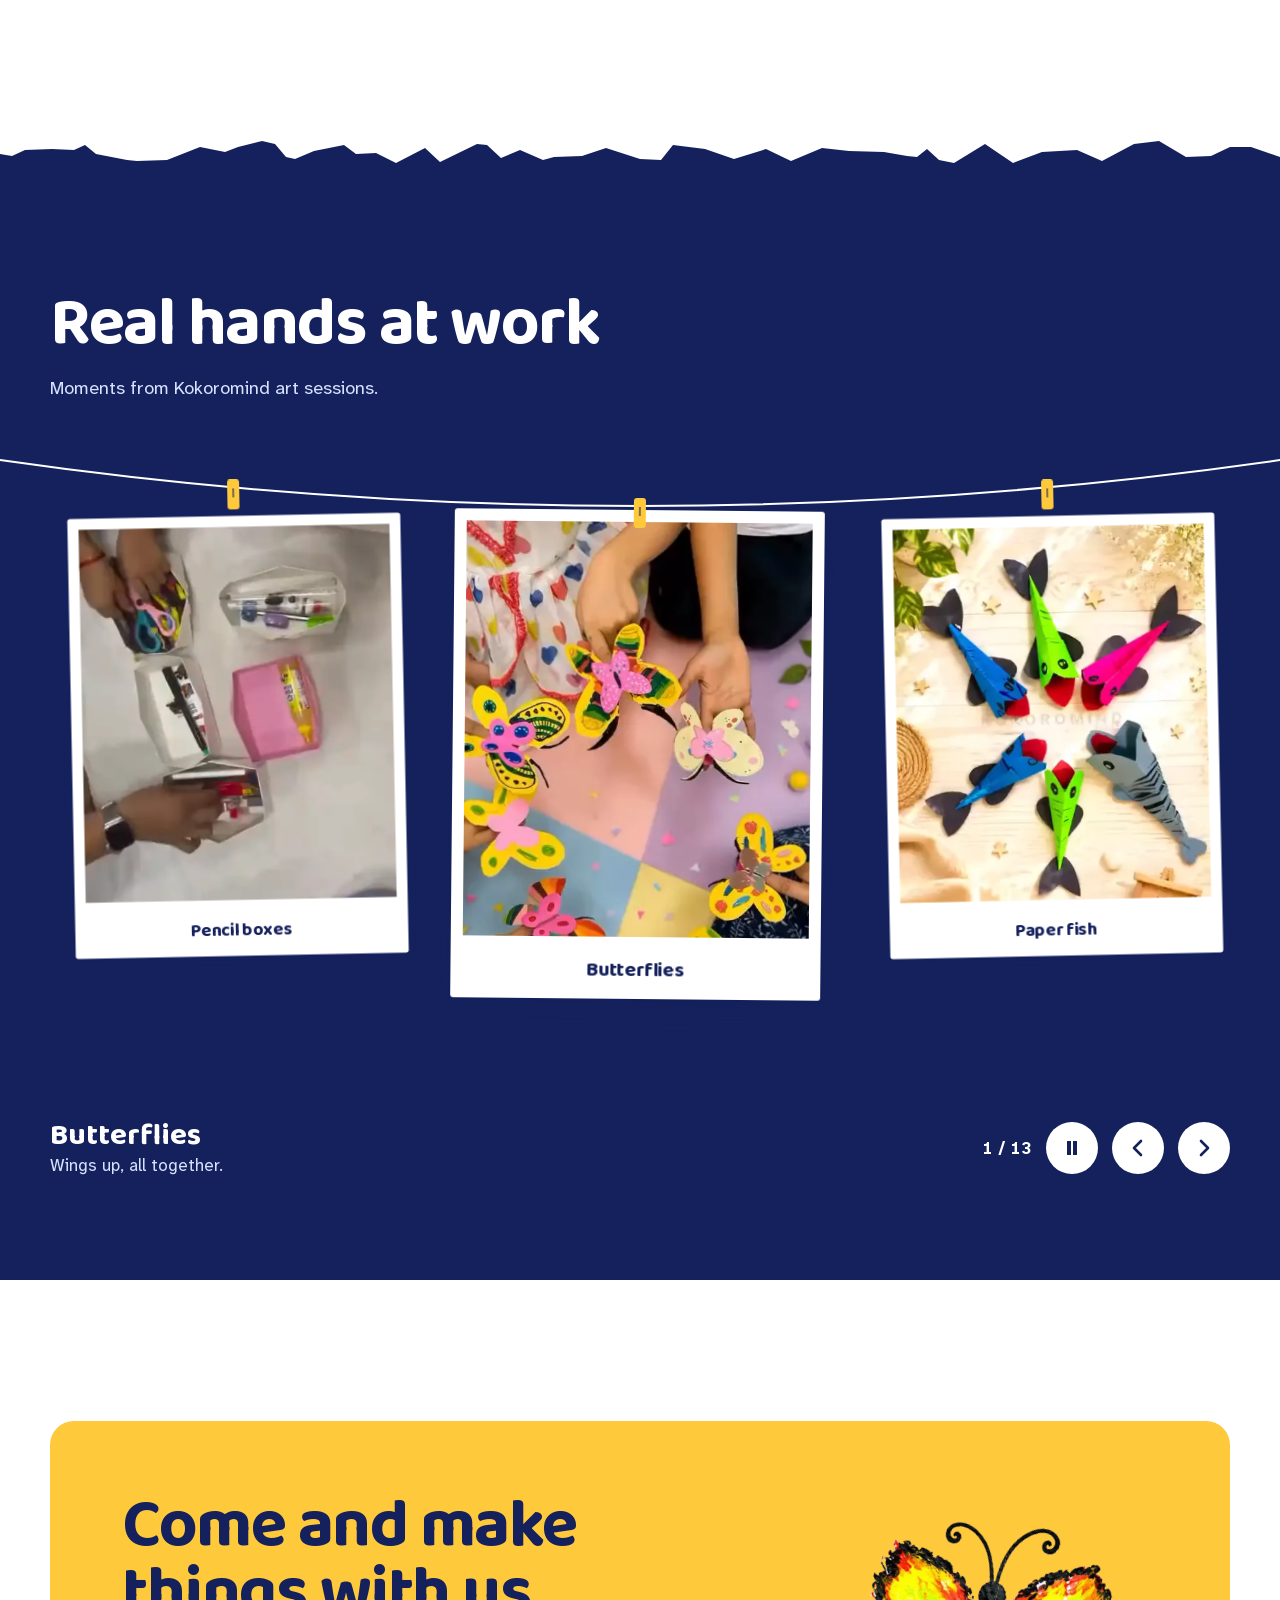
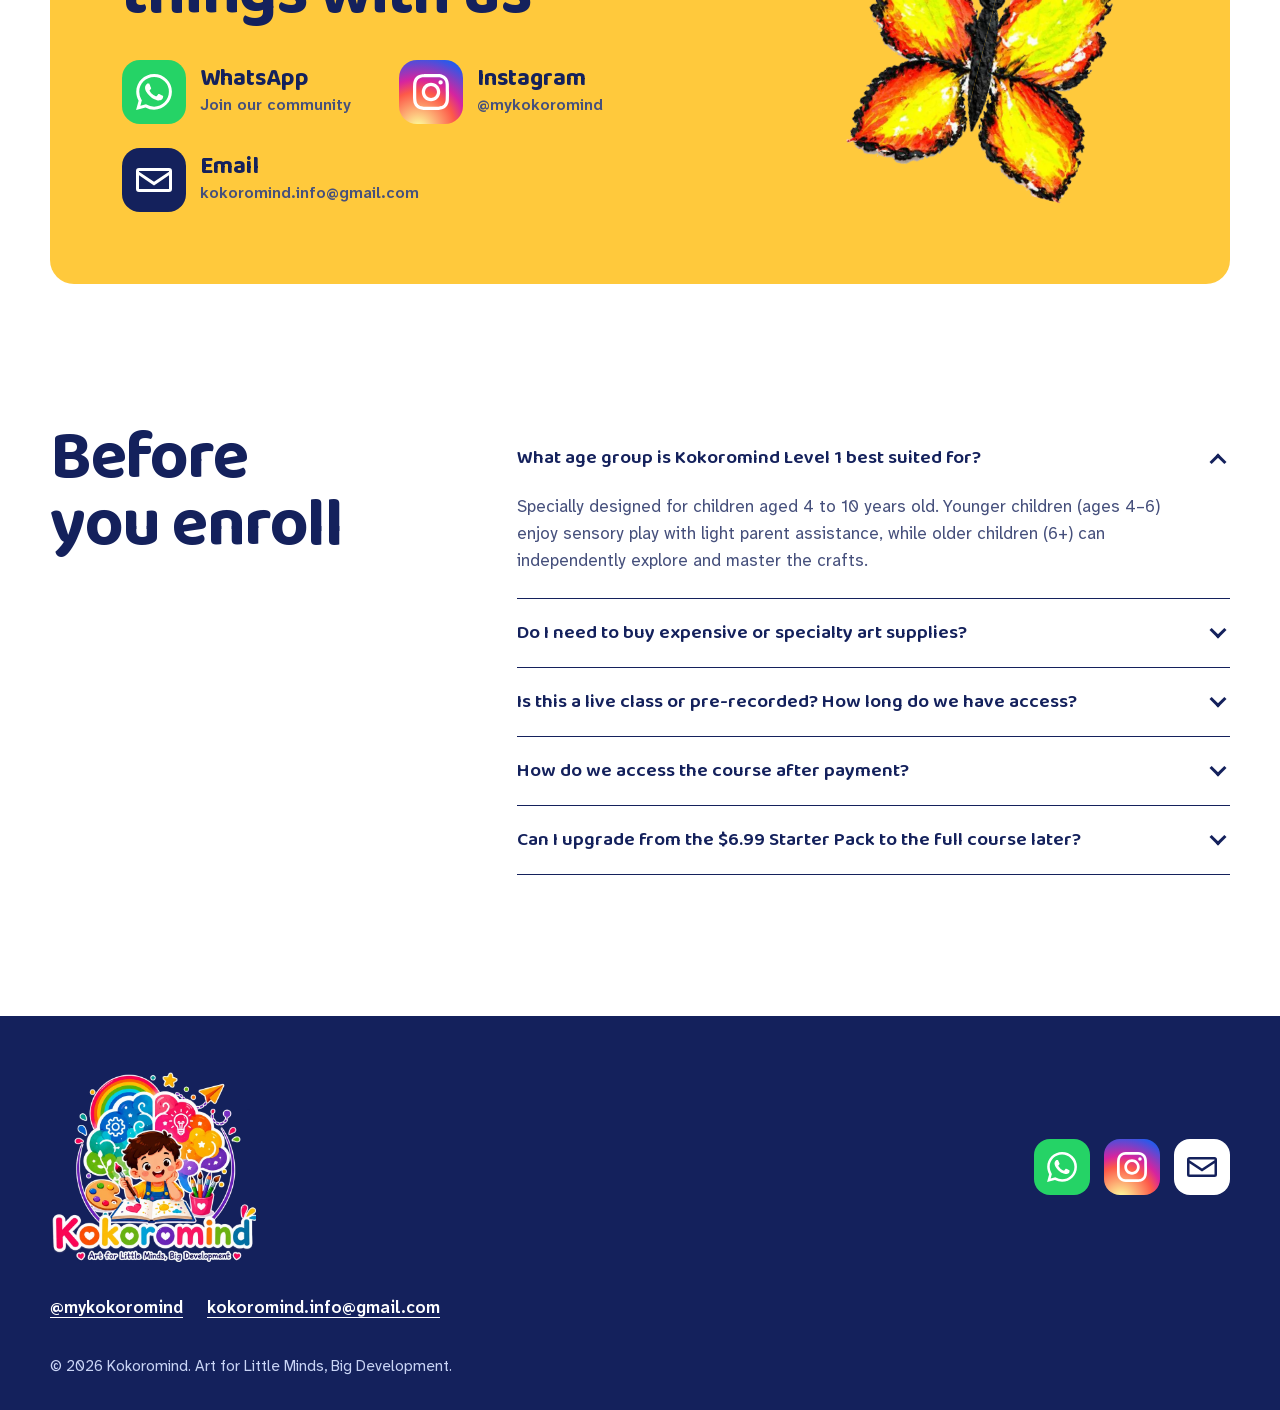
==== commit 3c49c02f: "Remove the app install feature; keep plain saving - Removed the "Add to home screen" buttons, the in" ====
--- a/index.html
+++ b/index.html
@@ -13,10 +13,9 @@
 <meta property="og:image" content="https://kokoromind.in/assets/img/og-courses.jpg"><meta property="og:image:width" content="1200"><meta property="og:image:height" content="630"><meta property="og:image:alt" content="Children's art and craft projects on a blue table">
 <meta name="twitter:card" content="summary_large_image">
 <link rel="icon" type="image/png" href="assets/app/favicon-64.png">
-<link rel="manifest" href="/manifest.webmanifest">
 <link rel="apple-touch-icon" href="/assets/app/apple-touch-icon.png">
-<meta name="apple-mobile-web-app-capable" content="yes"><meta name="mobile-web-app-capable" content="yes">
-<meta name="apple-mobile-web-app-title" content="Kokoromind"><meta name="apple-mobile-web-app-status-bar-style" content="default">
+
+<meta name="apple-mobile-web-app-title" content="Kokoromind">
 <meta name="application-name" content="Kokoromind">
 
 <link rel="preload" href="assets/fonts/baloo2.woff2" as="font" type="font/woff2" crossorigin>
@@ -132,19 +131,17 @@
 <section class="section" id="community"><div class="wrap"><div class="club">
 <div class="flutter" aria-hidden="true"><span class="wing l"></span><span class="wing r"></span></div>
 <h2>Come and make things with us</h2>
-<ul class="social "><li><a href="https://chat.whatsapp.com/Cjz5mJUXl7TEdf5YNnwVyl" target="_blank" rel="noopener"><span class="badge wa"><svg class="icon" viewBox="0 0 24 24" aria-hidden="true"><path d="M17.472 14.382c-.297-.149-1.758-.867-2.03-.967-.273-.099-.471-.148-.67.15-.197.297-.767.966-.94 1.164-.173.199-.347.223-.644.075-.297-.15-1.255-.463-2.39-1.475-.883-.788-1.48-1.761-1.653-2.059-.173-.297-.018-.458.13-.606.134-.133.298-.347.446-.52.149-.174.198-.298.298-.497.099-.198.05-.371-.025-.52-.075-.149-.669-1.612-.916-2.207-.242-.579-.487-.5-.669-.51-.173-.008-.371-.01-.57-.01-.198 0-.52.074-.792.372-.272.297-1.04 1.016-1.04 2.479 0 1.462 1.065 2.875 1.213 3.074.149.198 2.096 3.2 5.077 4.487.709.306 1.262.489 1.694.625.712.227 1.36.195 1.871.118.571-.085 1.758-.719 2.006-1.413.248-.694.248-1.289.173-1.413-.074-.124-.272-.198-.57-.347m-5.421 7.403h-.004a9.87 9.87 0 01-5.031-1.378l-.361-.214-3.741.982.998-3.648-.235-.374a9.86 9.86 0 01-1.51-5.26c.001-5.45 4.436-9.884 9.888-9.884 2.64 0 5.122 1.03 6.988 2.898a9.825 9.825 0 012.893 6.994c-.003 5.45-4.437 9.884-9.885 9.884m8.413-18.297A11.815 11.815 0 0012.05 0C5.495 0 .16 5.335.157 11.892c0 2.096.547 4.142 1.588 5.945L.057 24l6.305-1.654a11.882 11.882 0 005.683 1.448h.005c6.554 0 11.89-5.335 11.893-11.893a11.821 11.821 0 00-3.48-8.413Z"/></svg></span><span class="who"><b>WhatsApp</b><small>Join our community</small></span></a></li><li><a href="https://www.instagram.com/mykokoromind/" target="_blank" rel="noopener"><span class="badge ig"><svg class="icon" viewBox="0 0 24 24" aria-hidden="true"><path d="M7.0301.084c-1.2768.0602-2.1487.264-2.911.5634-.7888.3075-1.4575.72-2.1228 1.3877-.6652.6677-1.075 1.3368-1.3802 2.127-.2954.7638-.4956 1.6365-.552 2.914-.0564 1.2775-.0689 1.6882-.0626 4.947.0062 3.2586.0206 3.6671.0825 4.9473.061 1.2765.264 2.1482.5635 2.9107.308.7889.72 1.4573 1.388 2.1228.6679.6655 1.3365 1.0743 2.1285 1.38.7632.295 1.6361.4961 2.9134.552 1.2773.056 1.6884.069 4.9462.0627 3.2578-.0062 3.668-.0207 4.9478-.0814 1.28-.0607 2.147-.2652 2.9098-.5633.7889-.3086 1.4578-.72 2.1228-1.3881.665-.6682 1.0745-1.3378 1.3795-2.1284.2957-.7632.4966-1.636.552-2.9124.056-1.2809.0692-1.6898.063-4.948-.0063-3.2583-.021-3.6668-.0817-4.9465-.0607-1.2797-.264-2.1487-.5633-2.9117-.3084-.7889-.72-1.4568-1.3876-2.1228C21.2982 1.33 20.628.9208 19.8378.6165 19.074.321 18.2017.1197 16.9244.0645 15.6471.0093 15.236-.005 11.977.0014 8.718.0076 8.31.0215 7.0301.0839m.1402 21.6932c-1.17-.0509-1.8053-.2453-2.2287-.408-.5606-.216-.96-.4771-1.3819-.895-.422-.4178-.6811-.8186-.9-1.378-.1644-.4234-.3624-1.058-.4171-2.228-.0595-1.2645-.072-1.6442-.079-4.848-.007-3.2037.0053-3.583.0607-4.848.05-1.169.2456-1.805.408-2.2282.216-.5613.4762-.96.895-1.3816.4188-.4217.8184-.6814 1.3783-.9003.423-.1651 1.0575-.3614 2.227-.4171 1.2655-.06 1.6447-.072 4.848-.079 3.2033-.007 3.5835.005 4.8495.0608 1.169.0508 1.8053.2445 2.228.408.5608.216.96.4754 1.3816.895.4217.4194.6816.8176.9005 1.3787.1653.4217.3617 1.056.4169 2.2263.0602 1.2655.0739 1.645.0796 4.848.0058 3.203-.0055 3.5834-.061 4.848-.051 1.17-.245 1.8055-.408 2.2294-.216.5604-.4763.96-.8954 1.3814-.419.4215-.8181.6811-1.3783.9-.4224.1649-1.0577.3617-2.2262.4174-1.2656.0595-1.6448.072-4.8493.079-3.2045.007-3.5825-.006-4.848-.0608M16.953 5.5864A1.44 1.44 0 1 0 18.39 4.144a1.44 1.44 0 0 0-1.437 1.4424M5.8385 12.012c.0067 3.4032 2.7706 6.1557 6.173 6.1493 3.4026-.0065 6.157-2.7701 6.1506-6.1733-.0065-3.4032-2.771-6.1565-6.174-6.1498-3.403.0067-6.156 2.771-6.1496 6.1738M8 12.0077a4 4 0 1 1 4.008 3.9921A3.9996 3.9996 0 0 1 8 12.0077"/></svg></span><span class="who"><b>Instagram</b><small>@mykokoromind</small></span></a></li><li><a href="mailto:kokoromind.info@gmail.com?subject=Kokoromind%20courses"><span class="badge ml"><svg class="icon" viewBox="0 0 24 24" aria-hidden="true"><path d="M2 4h20a2 2 0 0 1 2 2v12a2 2 0 0 1-2 2H2a2 2 0 0 1-2-2V6a2 2 0 0 1 2-2Zm10 9.200L22 6.500V6H2v.5l10 6.700Zm0 2.400L2 8.900V18h20V8.900l-10 6.700Z"/></svg></span><span class="who"><b>Email</b><small>kokoromind.info@<wbr>gmail.com</small></span></a></li></ul><button class="install-btn" type="button" hidden><svg class="icon" viewBox="0 0 24 24" aria-hidden="true"><path d="M7 2h10a2 2 0 0 1 2 2v16a2 2 0 0 1-2 2H7a2 2 0 0 1-2-2V4a2 2 0 0 1 2-2Zm0 3v13h10V5H7Zm5 14.25a.75.75 0 1 0 0 1.5.75.75 0 0 0 0-1.5ZM11 7h2v5h2.5L12 15.5 8.5 12H11V7Z"/></svg>Add to home screen</button>
+<ul class="social "><li><a href="https://chat.whatsapp.com/Cjz5mJUXl7TEdf5YNnwVyl" target="_blank" rel="noopener"><span class="badge wa"><svg class="icon" viewBox="0 0 24 24" aria-hidden="true"><path d="M17.472 14.382c-.297-.149-1.758-.867-2.03-.967-.273-.099-.471-.148-.67.15-.197.297-.767.966-.94 1.164-.173.199-.347.223-.644.075-.297-.15-1.255-.463-2.39-1.475-.883-.788-1.48-1.761-1.653-2.059-.173-.297-.018-.458.13-.606.134-.133.298-.347.446-.52.149-.174.198-.298.298-.497.099-.198.05-.371-.025-.52-.075-.149-.669-1.612-.916-2.207-.242-.579-.487-.5-.669-.51-.173-.008-.371-.01-.57-.01-.198 0-.52.074-.792.372-.272.297-1.04 1.016-1.04 2.479 0 1.462 1.065 2.875 1.213 3.074.149.198 2.096 3.2 5.077 4.487.709.306 1.262.489 1.694.625.712.227 1.36.195 1.871.118.571-.085 1.758-.719 2.006-1.413.248-.694.248-1.289.173-1.413-.074-.124-.272-.198-.57-.347m-5.421 7.403h-.004a9.87 9.87 0 01-5.031-1.378l-.361-.214-3.741.982.998-3.648-.235-.374a9.86 9.86 0 01-1.51-5.26c.001-5.45 4.436-9.884 9.888-9.884 2.64 0 5.122 1.03 6.988 2.898a9.825 9.825 0 012.893 6.994c-.003 5.45-4.437 9.884-9.885 9.884m8.413-18.297A11.815 11.815 0 0012.05 0C5.495 0 .16 5.335.157 11.892c0 2.096.547 4.142 1.588 5.945L.057 24l6.305-1.654a11.882 11.882 0 005.683 1.448h.005c6.554 0 11.89-5.335 11.893-11.893a11.821 11.821 0 00-3.48-8.413Z"/></svg></span><span class="who"><b>WhatsApp</b><small>Join our community</small></span></a></li><li><a href="https://www.instagram.com/mykokoromind/" target="_blank" rel="noopener"><span class="badge ig"><svg class="icon" viewBox="0 0 24 24" aria-hidden="true"><path d="M7.0301.084c-1.2768.0602-2.1487.264-2.911.5634-.7888.3075-1.4575.72-2.1228 1.3877-.6652.6677-1.075 1.3368-1.3802 2.127-.2954.7638-.4956 1.6365-.552 2.914-.0564 1.2775-.0689 1.6882-.0626 4.947.0062 3.2586.0206 3.6671.0825 4.9473.061 1.2765.264 2.1482.5635 2.9107.308.7889.72 1.4573 1.388 2.1228.6679.6655 1.3365 1.0743 2.1285 1.38.7632.295 1.6361.4961 2.9134.552 1.2773.056 1.6884.069 4.9462.0627 3.2578-.0062 3.668-.0207 4.9478-.0814 1.28-.0607 2.147-.2652 2.9098-.5633.7889-.3086 1.4578-.72 2.1228-1.3881.665-.6682 1.0745-1.3378 1.3795-2.1284.2957-.7632.4966-1.636.552-2.9124.056-1.2809.0692-1.6898.063-4.948-.0063-3.2583-.021-3.6668-.0817-4.9465-.0607-1.2797-.264-2.1487-.5633-2.9117-.3084-.7889-.72-1.4568-1.3876-2.1228C21.2982 1.33 20.628.9208 19.8378.6165 19.074.321 18.2017.1197 16.9244.0645 15.6471.0093 15.236-.005 11.977.0014 8.718.0076 8.31.0215 7.0301.0839m.1402 21.6932c-1.17-.0509-1.8053-.2453-2.2287-.408-.5606-.216-.96-.4771-1.3819-.895-.422-.4178-.6811-.8186-.9-1.378-.1644-.4234-.3624-1.058-.4171-2.228-.0595-1.2645-.072-1.6442-.079-4.848-.007-3.2037.0053-3.583.0607-4.848.05-1.169.2456-1.805.408-2.2282.216-.5613.4762-.96.895-1.3816.4188-.4217.8184-.6814 1.3783-.9003.423-.1651 1.0575-.3614 2.227-.4171 1.2655-.06 1.6447-.072 4.848-.079 3.2033-.007 3.5835.005 4.8495.0608 1.169.0508 1.8053.2445 2.228.408.5608.216.96.4754 1.3816.895.4217.4194.6816.8176.9005 1.3787.1653.4217.3617 1.056.4169 2.2263.0602 1.2655.0739 1.645.0796 4.848.0058 3.203-.0055 3.5834-.061 4.848-.051 1.17-.245 1.8055-.408 2.2294-.216.5604-.4763.96-.8954 1.3814-.419.4215-.8181.6811-1.3783.9-.4224.1649-1.0577.3617-2.2262.4174-1.2656.0595-1.6448.072-4.8493.079-3.2045.007-3.5825-.006-4.848-.0608M16.953 5.5864A1.44 1.44 0 1 0 18.39 4.144a1.44 1.44 0 0 0-1.437 1.4424M5.8385 12.012c.0067 3.4032 2.7706 6.1557 6.173 6.1493 3.4026-.0065 6.157-2.7701 6.1506-6.1733-.0065-3.4032-2.771-6.1565-6.174-6.1498-3.403.0067-6.156 2.771-6.1496 6.1738M8 12.0077a4 4 0 1 1 4.008 3.9921A3.9996 3.9996 0 0 1 8 12.0077"/></svg></span><span class="who"><b>Instagram</b><small>@mykokoromind</small></span></a></li><li><a href="mailto:kokoromind.info@gmail.com?subject=Kokoromind%20courses"><span class="badge ml"><svg class="icon" viewBox="0 0 24 24" aria-hidden="true"><path d="M2 4h20a2 2 0 0 1 2 2v12a2 2 0 0 1-2 2H2a2 2 0 0 1-2-2V6a2 2 0 0 1 2-2Zm10 9.200L22 6.500V6H2v.5l10 6.700Zm0 2.400L2 8.900V18h20V8.900l-10 6.700Z"/></svg></span><span class="who"><b>Email</b><small>kokoromind.info@<wbr>gmail.com</small></span></a></li></ul>
 </div></div></section>
 <section class="section" id="faq" style="padding-top:0"><div class="wrap faq"><h2>Before you enroll</h2><div><details open><summary><span class="q">What age group is Kokoromind Level 1 best suited for?</span></summary><p>Specially designed for children aged 4 to 10 years old. Younger children (ages 4–6) enjoy sensory play with light parent assistance, while older children (6+) can independently explore and master the crafts.</p></details><details><summary><span class="q">Do I need to buy expensive or specialty art supplies?</span></summary><p>Not at all! All activities use simple, everyday materials you already have at home, such as basic crayons, plain drawing paper, pencils, safety scissors, and fallen leaves or pebbles.</p></details><details><summary><span class="q">Is this a live class or pre-recorded? How long do we have access?</span></summary><p>These are pre-recorded high-definition video workshops. The Explorer Pack and Full Bundle include 12 full months of access, and the Starter Pack includes 6 months. Your child can watch, pause, rewind, and create anytime that fits your family's routine.</p></details><details><summary><span class="q">How do we access the course after payment?</span></summary><p>Access is instant! As soon as payment is complete, you can watch right in your browser, and direct login links are sent to your WhatsApp and email.</p></details><details><summary><span class="q">Can I upgrade from the <span class="money" data-p="s">₹199</span> Starter Pack to the full course later?</span></summary><p>Yes! Inside your student dashboard, you can easily upgrade to unlock all remaining workshops and guides at any time.</p></details></div></div></section>
 </main>
 <footer class="foot"><div class="wrap">
 <a class="brand" href="./"><img class="logo-mark" src="assets/img/logo-full.webp?v=2" width="640" height="590" alt="Kokoromind, Art for Little Minds, Big Development" loading="lazy"></a>
-<ul class="social small"><li><a href="https://chat.whatsapp.com/Cjz5mJUXl7TEdf5YNnwVyl" target="_blank" rel="noopener" aria-label="WhatsApp community"><span class="badge wa"><svg class="icon" viewBox="0 0 24 24" aria-hidden="true"><path d="M17.472 14.382c-.297-.149-1.758-.867-2.03-.967-.273-.099-.471-.148-.67.15-.197.297-.767.966-.94 1.164-.173.199-.347.223-.644.075-.297-.15-1.255-.463-2.39-1.475-.883-.788-1.48-1.761-1.653-2.059-.173-.297-.018-.458.13-.606.134-.133.298-.347.446-.52.149-.174.198-.298.298-.497.099-.198.05-.371-.025-.52-.075-.149-.669-1.612-.916-2.207-.242-.579-.487-.5-.669-.51-.173-.008-.371-.01-.57-.01-.198 0-.52.074-.792.372-.272.297-1.04 1.016-1.04 2.479 0 1.462 1.065 2.875 1.213 3.074.149.198 2.096 3.2 5.077 4.487.709.306 1.262.489 1.694.625.712.227 1.36.195 1.871.118.571-.085 1.758-.719 2.006-1.413.248-.694.248-1.289.173-1.413-.074-.124-.272-.198-.57-.347m-5.421 7.403h-.004a9.87 9.87 0 01-5.031-1.378l-.361-.214-3.741.982.998-3.648-.235-.374a9.86 9.86 0 01-1.51-5.26c.001-5.45 4.436-9.884 9.888-9.884 2.64 0 5.122 1.03 6.988 2.898a9.825 9.825 0 012.893 6.994c-.003 5.45-4.437 9.884-9.885 9.884m8.413-18.297A11.815 11.815 0 0012.05 0C5.495 0 .16 5.335.157 11.892c0 2.096.547 4.142 1.588 5.945L.057 24l6.305-1.654a11.882 11.882 0 005.683 1.448h.005c6.554 0 11.89-5.335 11.893-11.893a11.821 11.821 0 00-3.48-8.413Z"/></svg></span></a></li><li><a href="https://www.instagram.com/mykokoromind/" target="_blank" rel="noopener" aria-label="Instagram"><span class="badge ig"><svg class="icon" viewBox="0 0 24 24" aria-hidden="true"><path d="M7.0301.084c-1.2768.0602-2.1487.264-2.911.5634-.7888.3075-1.4575.72-2.1228 1.3877-.6652.6677-1.075 1.3368-1.3802 2.127-.2954.7638-.4956 1.6365-.552 2.914-.0564 1.2775-.0689 1.6882-.0626 4.947.0062 3.2586.0206 3.6671.0825 4.9473.061 1.2765.264 2.1482.5635 2.9107.308.7889.72 1.4573 1.388 2.1228.6679.6655 1.3365 1.0743 2.1285 1.38.7632.295 1.6361.4961 2.9134.552 1.2773.056 1.6884.069 4.9462.0627 3.2578-.0062 3.668-.0207 4.9478-.0814 1.28-.0607 2.147-.2652 2.9098-.5633.7889-.3086 1.4578-.72 2.1228-1.3881.665-.6682 1.0745-1.3378 1.3795-2.1284.2957-.7632.4966-1.636.552-2.9124.056-1.2809.0692-1.6898.063-4.948-.0063-3.2583-.021-3.6668-.0817-4.9465-.0607-1.2797-.264-2.1487-.5633-2.9117-.3084-.7889-.72-1.4568-1.3876-2.1228C21.2982 1.33 20.628.9208 19.8378.6165 19.074.321 18.2017.1197 16.9244.0645 15.6471.0093 15.236-.005 11.977.0014 8.718.0076 8.31.0215 7.0301.0839m.1402 21.6932c-1.17-.0509-1.8053-.2453-2.2287-.408-.5606-.216-.96-.4771-1.3819-.895-.422-.4178-.6811-.8186-.9-1.378-.1644-.4234-.3624-1.058-.4171-2.228-.0595-1.2645-.072-1.6442-.079-4.848-.007-3.2037.0053-3.583.0607-4.848.05-1.169.2456-1.805.408-2.2282.216-.5613.4762-.96.895-1.3816.4188-.4217.8184-.6814 1.3783-.9003.423-.1651 1.0575-.3614 2.227-.4171 1.2655-.06 1.6447-.072 4.848-.079 3.2033-.007 3.5835.005 4.8495.0608 1.169.0508 1.8053.2445 2.228.408.5608.216.96.4754 1.3816.895.4217.4194.6816.8176.9005 1.3787.1653.4217.3617 1.056.4169 2.2263.0602 1.2655.0739 1.645.0796 4.848.0058 3.203-.0055 3.5834-.061 4.848-.051 1.17-.245 1.8055-.408 2.2294-.216.5604-.4763.96-.8954 1.3814-.419.4215-.8181.6811-1.3783.9-.4224.1649-1.0577.3617-2.2262.4174-1.2656.0595-1.6448.072-4.8493.079-3.2045.007-3.5825-.006-4.848-.0608M16.953 5.5864A1.44 1.44 0 1 0 18.39 4.144a1.44 1.44 0 0 0-1.437 1.4424M5.8385 12.012c.0067 3.4032 2.7706 6.1557 6.173 6.1493 3.4026-.0065 6.157-2.7701 6.1506-6.1733-.0065-3.4032-2.771-6.1565-6.174-6.1498-3.403.0067-6.156 2.771-6.1496 6.1738M8 12.0077a4 4 0 1 1 4.008 3.9921A3.9996 3.9996 0 0 1 8 12.0077"/></svg></span></a></li><li><a href="mailto:kokoromind.info@gmail.com?subject=Kokoromind%20courses" aria-label="Email kokoromind.info@gmail.com"><span class="badge ml"><svg class="icon" viewBox="0 0 24 24" aria-hidden="true"><path d="M2 4h20a2 2 0 0 1 2 2v12a2 2 0 0 1-2 2H2a2 2 0 0 1-2-2V6a2 2 0 0 1 2-2Zm10 9.200L22 6.500V6H2v.5l10 6.700Zm0 2.400L2 8.900V18h20V8.900l-10 6.700Z"/></svg></span></a></li></ul><p class="contact-text"><a href="https://www.instagram.com/mykokoromind/" target="_blank" rel="noopener">@mykokoromind</a><a href="mailto:kokoromind.info@gmail.com?subject=Kokoromind%20courses">kokoromind.info@gmail.com</a></p><button class="install-btn light" type="button" hidden><svg class="icon" viewBox="0 0 24 24" aria-hidden="true"><path d="M7 2h10a2 2 0 0 1 2 2v16a2 2 0 0 1-2 2H7a2 2 0 0 1-2-2V4a2 2 0 0 1 2-2Zm0 3v13h10V5H7Zm5 14.25a.75.75 0 1 0 0 1.5.75.75 0 0 0 0-1.5ZM11 7h2v5h2.5L12 15.5 8.5 12H11V7Z"/></svg>Add to home screen</button>
+<ul class="social small"><li><a href="https://chat.whatsapp.com/Cjz5mJUXl7TEdf5YNnwVyl" target="_blank" rel="noopener" aria-label="WhatsApp community"><span class="badge wa"><svg class="icon" viewBox="0 0 24 24" aria-hidden="true"><path d="M17.472 14.382c-.297-.149-1.758-.867-2.03-.967-.273-.099-.471-.148-.67.15-.197.297-.767.966-.94 1.164-.173.199-.347.223-.644.075-.297-.15-1.255-.463-2.39-1.475-.883-.788-1.48-1.761-1.653-2.059-.173-.297-.018-.458.13-.606.134-.133.298-.347.446-.52.149-.174.198-.298.298-.497.099-.198.05-.371-.025-.52-.075-.149-.669-1.612-.916-2.207-.242-.579-.487-.5-.669-.51-.173-.008-.371-.01-.57-.01-.198 0-.52.074-.792.372-.272.297-1.04 1.016-1.04 2.479 0 1.462 1.065 2.875 1.213 3.074.149.198 2.096 3.2 5.077 4.487.709.306 1.262.489 1.694.625.712.227 1.36.195 1.871.118.571-.085 1.758-.719 2.006-1.413.248-.694.248-1.289.173-1.413-.074-.124-.272-.198-.57-.347m-5.421 7.403h-.004a9.87 9.87 0 01-5.031-1.378l-.361-.214-3.741.982.998-3.648-.235-.374a9.86 9.86 0 01-1.51-5.26c.001-5.45 4.436-9.884 9.888-9.884 2.64 0 5.122 1.03 6.988 2.898a9.825 9.825 0 012.893 6.994c-.003 5.45-4.437 9.884-9.885 9.884m8.413-18.297A11.815 11.815 0 0012.05 0C5.495 0 .16 5.335.157 11.892c0 2.096.547 4.142 1.588 5.945L.057 24l6.305-1.654a11.882 11.882 0 005.683 1.448h.005c6.554 0 11.89-5.335 11.893-11.893a11.821 11.821 0 00-3.48-8.413Z"/></svg></span></a></li><li><a href="https://www.instagram.com/mykokoromind/" target="_blank" rel="noopener" aria-label="Instagram"><span class="badge ig"><svg class="icon" viewBox="0 0 24 24" aria-hidden="true"><path d="M7.0301.084c-1.2768.0602-2.1487.264-2.911.5634-.7888.3075-1.4575.72-2.1228 1.3877-.6652.6677-1.075 1.3368-1.3802 2.127-.2954.7638-.4956 1.6365-.552 2.914-.0564 1.2775-.0689 1.6882-.0626 4.947.0062 3.2586.0206 3.6671.0825 4.9473.061 1.2765.264 2.1482.5635 2.9107.308.7889.72 1.4573 1.388 2.1228.6679.6655 1.3365 1.0743 2.1285 1.38.7632.295 1.6361.4961 2.9134.552 1.2773.056 1.6884.069 4.9462.0627 3.2578-.0062 3.668-.0207 4.9478-.0814 1.28-.0607 2.147-.2652 2.9098-.5633.7889-.3086 1.4578-.72 2.1228-1.3881.665-.6682 1.0745-1.3378 1.3795-2.1284.2957-.7632.4966-1.636.552-2.9124.056-1.2809.0692-1.6898.063-4.948-.0063-3.2583-.021-3.6668-.0817-4.9465-.0607-1.2797-.264-2.1487-.5633-2.9117-.3084-.7889-.72-1.4568-1.3876-2.1228C21.2982 1.33 20.628.9208 19.8378.6165 19.074.321 18.2017.1197 16.9244.0645 15.6471.0093 15.236-.005 11.977.0014 8.718.0076 8.31.0215 7.0301.0839m.1402 21.6932c-1.17-.0509-1.8053-.2453-2.2287-.408-.5606-.216-.96-.4771-1.3819-.895-.422-.4178-.6811-.8186-.9-1.378-.1644-.4234-.3624-1.058-.4171-2.228-.0595-1.2645-.072-1.6442-.079-4.848-.007-3.2037.0053-3.583.0607-4.848.05-1.169.2456-1.805.408-2.2282.216-.5613.4762-.96.895-1.3816.4188-.4217.8184-.6814 1.3783-.9003.423-.1651 1.0575-.3614 2.227-.4171 1.2655-.06 1.6447-.072 4.848-.079 3.2033-.007 3.5835.005 4.8495.0608 1.169.0508 1.8053.2445 2.228.408.5608.216.96.4754 1.3816.895.4217.4194.6816.8176.9005 1.3787.1653.4217.3617 1.056.4169 2.2263.0602 1.2655.0739 1.645.0796 4.848.0058 3.203-.0055 3.5834-.061 4.848-.051 1.17-.245 1.8055-.408 2.2294-.216.5604-.4763.96-.8954 1.3814-.419.4215-.8181.6811-1.3783.9-.4224.1649-1.0577.3617-2.2262.4174-1.2656.0595-1.6448.072-4.8493.079-3.2045.007-3.5825-.006-4.848-.0608M16.953 5.5864A1.44 1.44 0 1 0 18.39 4.144a1.44 1.44 0 0 0-1.437 1.4424M5.8385 12.012c.0067 3.4032 2.7706 6.1557 6.173 6.1493 3.4026-.0065 6.157-2.7701 6.1506-6.1733-.0065-3.4032-2.771-6.1565-6.174-6.1498-3.403.0067-6.156 2.771-6.1496 6.1738M8 12.0077a4 4 0 1 1 4.008 3.9921A3.9996 3.9996 0 0 1 8 12.0077"/></svg></span></a></li><li><a href="mailto:kokoromind.info@gmail.com?subject=Kokoromind%20courses" aria-label="Email kokoromind.info@gmail.com"><span class="badge ml"><svg class="icon" viewBox="0 0 24 24" aria-hidden="true"><path d="M2 4h20a2 2 0 0 1 2 2v12a2 2 0 0 1-2 2H2a2 2 0 0 1-2-2V6a2 2 0 0 1 2-2Zm10 9.200L22 6.500V6H2v.5l10 6.700Zm0 2.400L2 8.900V18h20V8.900l-10 6.700Z"/></svg></span></a></li></ul><p class="contact-text"><a href="https://www.instagram.com/mykokoromind/" target="_blank" rel="noopener">@mykokoromind</a><a href="mailto:kokoromind.info@gmail.com?subject=Kokoromind%20courses">kokoromind.info@gmail.com</a></p>
 <small>© 2026 Kokoromind. Art for Little Minds, Big Development.</small>
 </div></footer>
 <div class="dock"><a class="btn" href="#courses"><span>Packs from <span class="money" data-p="s"><span class="rs">₹</span>199</span></span></a></div>
 <script src="assets/js/courses.js?v=7" defer></script>
 <script src="assets/js/butterflies.js" defer></script>
-<dialog id="install-help" aria-labelledby="install-title"><div class="sheet"><img src="assets/app/icon-192.png" width="72" height="72" alt=""><h2 id="install-title">Save Kokoromind to your phone</h2><ol></ol><button class="btn" type="button" data-close>Got it</button></div></dialog>
 <script src="assets/js/pricing.js"></script>
-<script src="assets/js/install.js" defer></script>
 </body></html>
--- a/assets/css/courses.css
+++ b/assets/css/courses.css
@@ -454,20 +454,3 @@
 .faq summary .q{flex:1}
 .social .who small{overflow-wrap:normal}
 @media(min-width:1001px){.club{padding-right:clamp(240px,26vw,380px)}}
-
-/* add to phone */
-.install-btn{display:inline-flex;align-items:center;gap:10px;min-height:52px;margin-top:var(--s5);padding:10px 22px;border:2px solid var(--ink);border-radius:var(--r-pill);background:#fff;color:var(--ink);font:700 1.0625rem/1.2 var(--body);cursor:pointer}
-.install-btn[hidden]{display:none}
-.install-btn .icon{width:24px;height:24px}
-@media(hover:hover){.install-btn:hover{background:var(--ink);color:#fff}}
-.foot .install-btn{margin-top:0;border-color:#fff;background:transparent;color:#fff}
-@media(hover:hover){.foot .install-btn:hover{background:#fff;color:var(--ink)}}
-#install-help{border:0;border-radius:24px;padding:0;max-width:min(440px,100% - 32px);color:var(--ink);box-shadow:0 30px 60px -20px rgba(20,33,92,.5)}
-#install-help::backdrop{background:rgba(20,33,92,.55)}
-#install-help .sheet{padding:28px 28px 24px;display:grid;gap:16px;justify-items:start}
-#install-help img{border-radius:16px;box-shadow:0 2px 8px rgba(20,33,92,.18)}
-#install-help h2{font-size:1.7rem}
-#install-help ol{display:grid;gap:12px;padding-left:1.3em;list-style:decimal;font-size:1.05rem;line-height:1.45}
-#install-help .ib{display:inline-grid;place-items:center;min-width:1.6em;height:1.6em;border-radius:6px;background:var(--mist);font-weight:700}
-#install-help .btn{width:100%}
-@media(max-width:760px){.club .install-btn{width:100%;justify-content:center}.foot .install-btn{margin-inline:auto}}
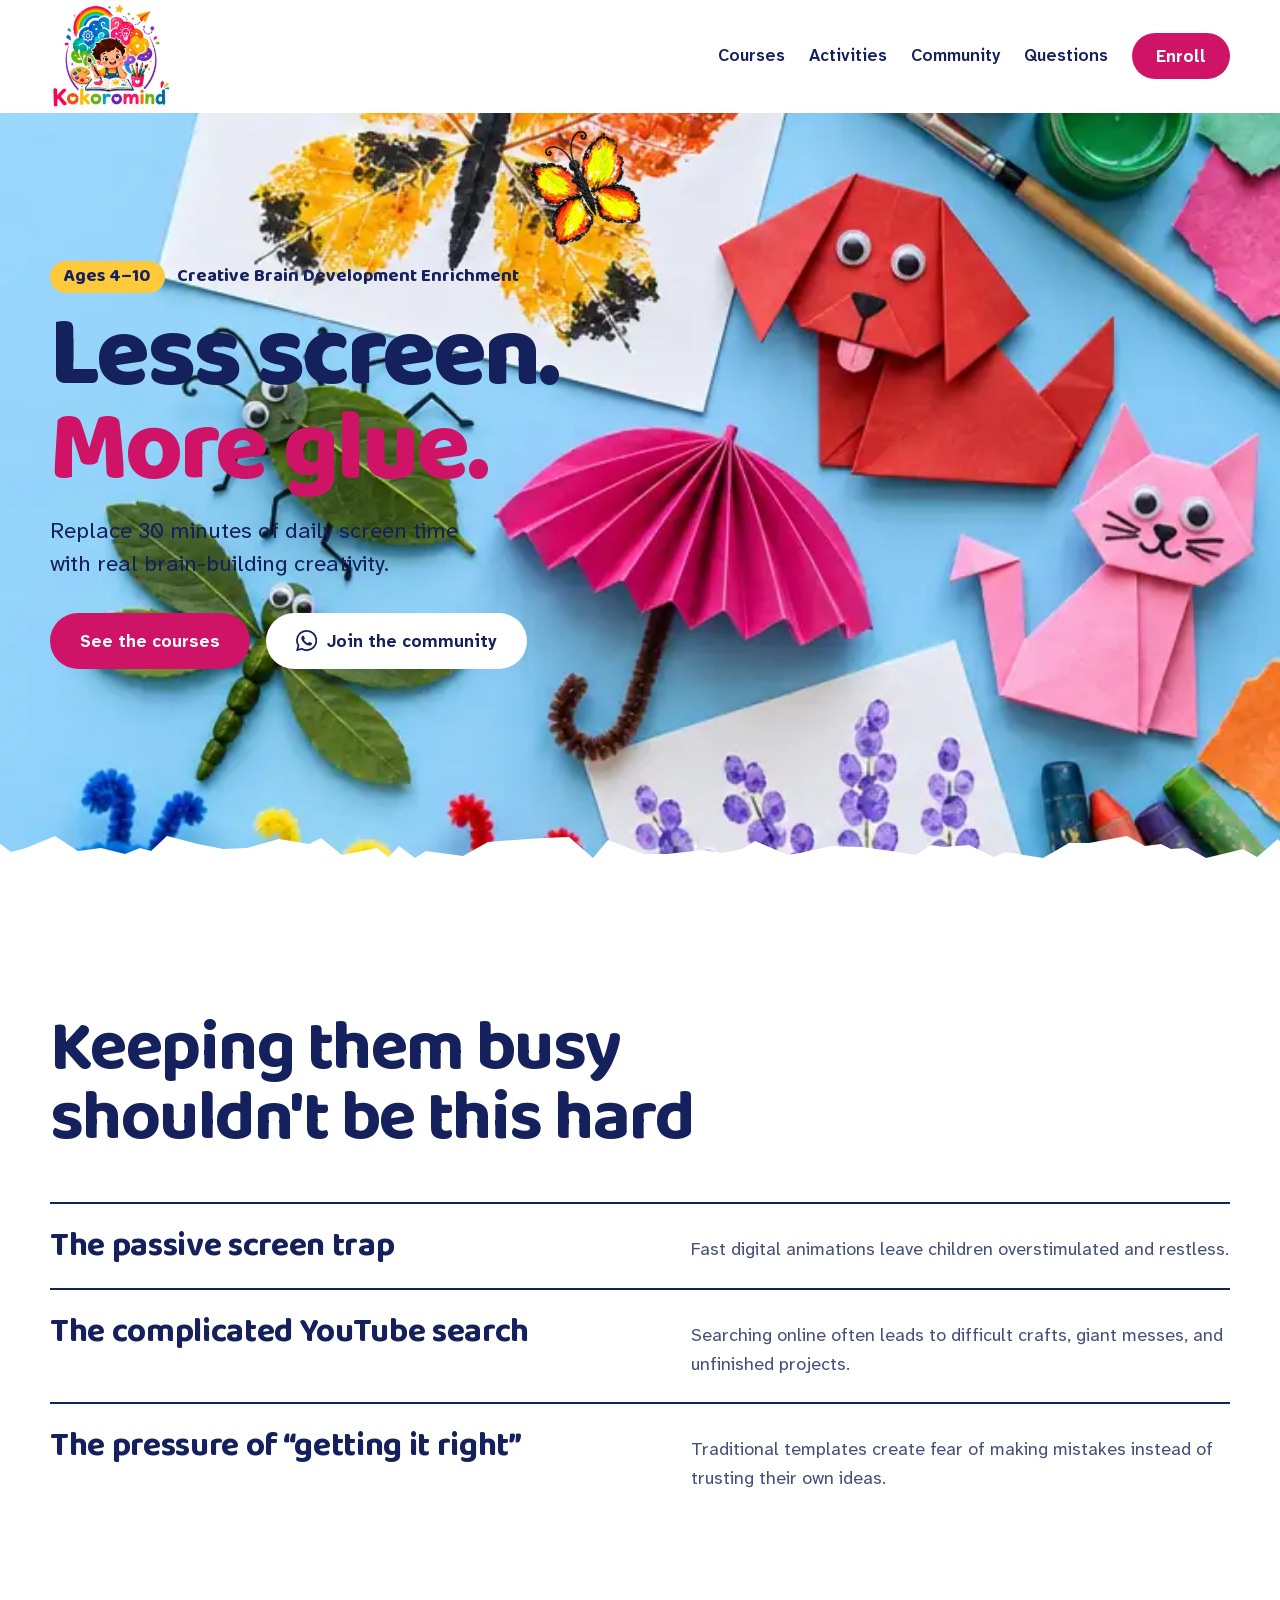
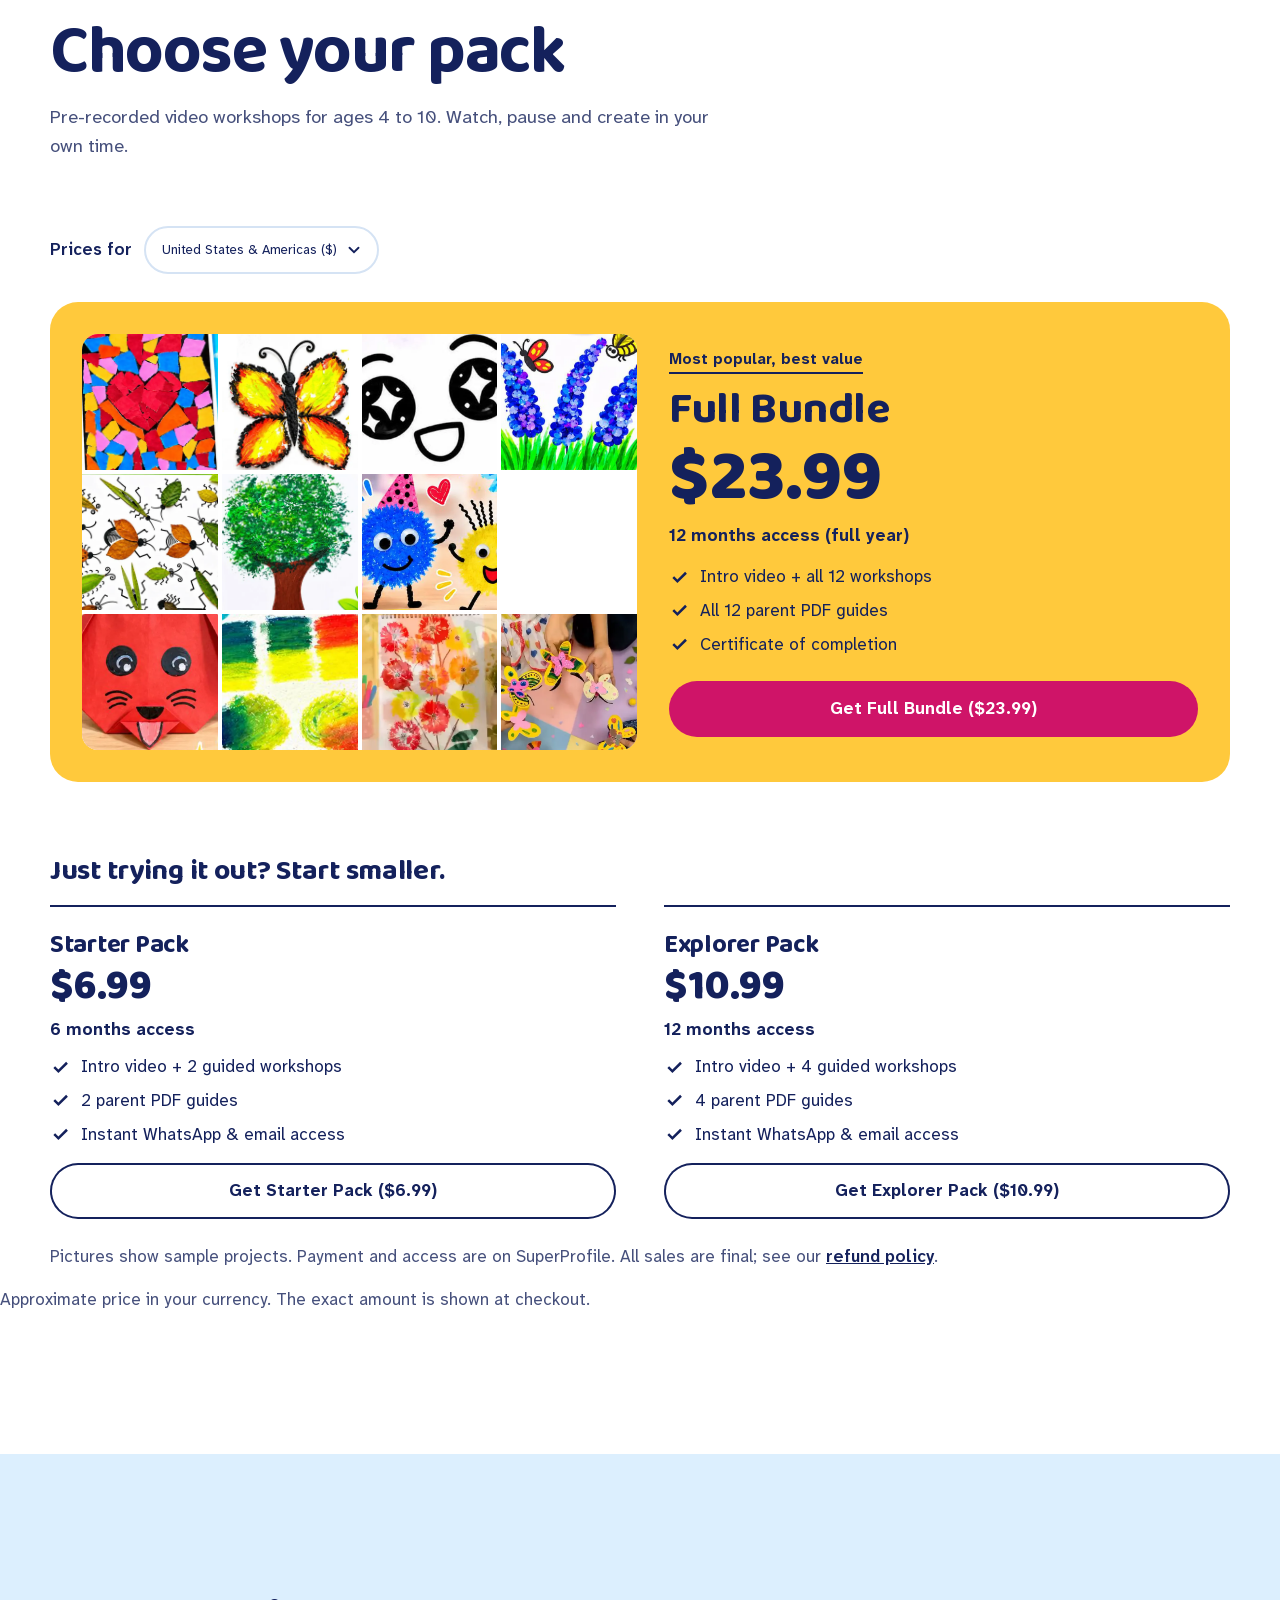
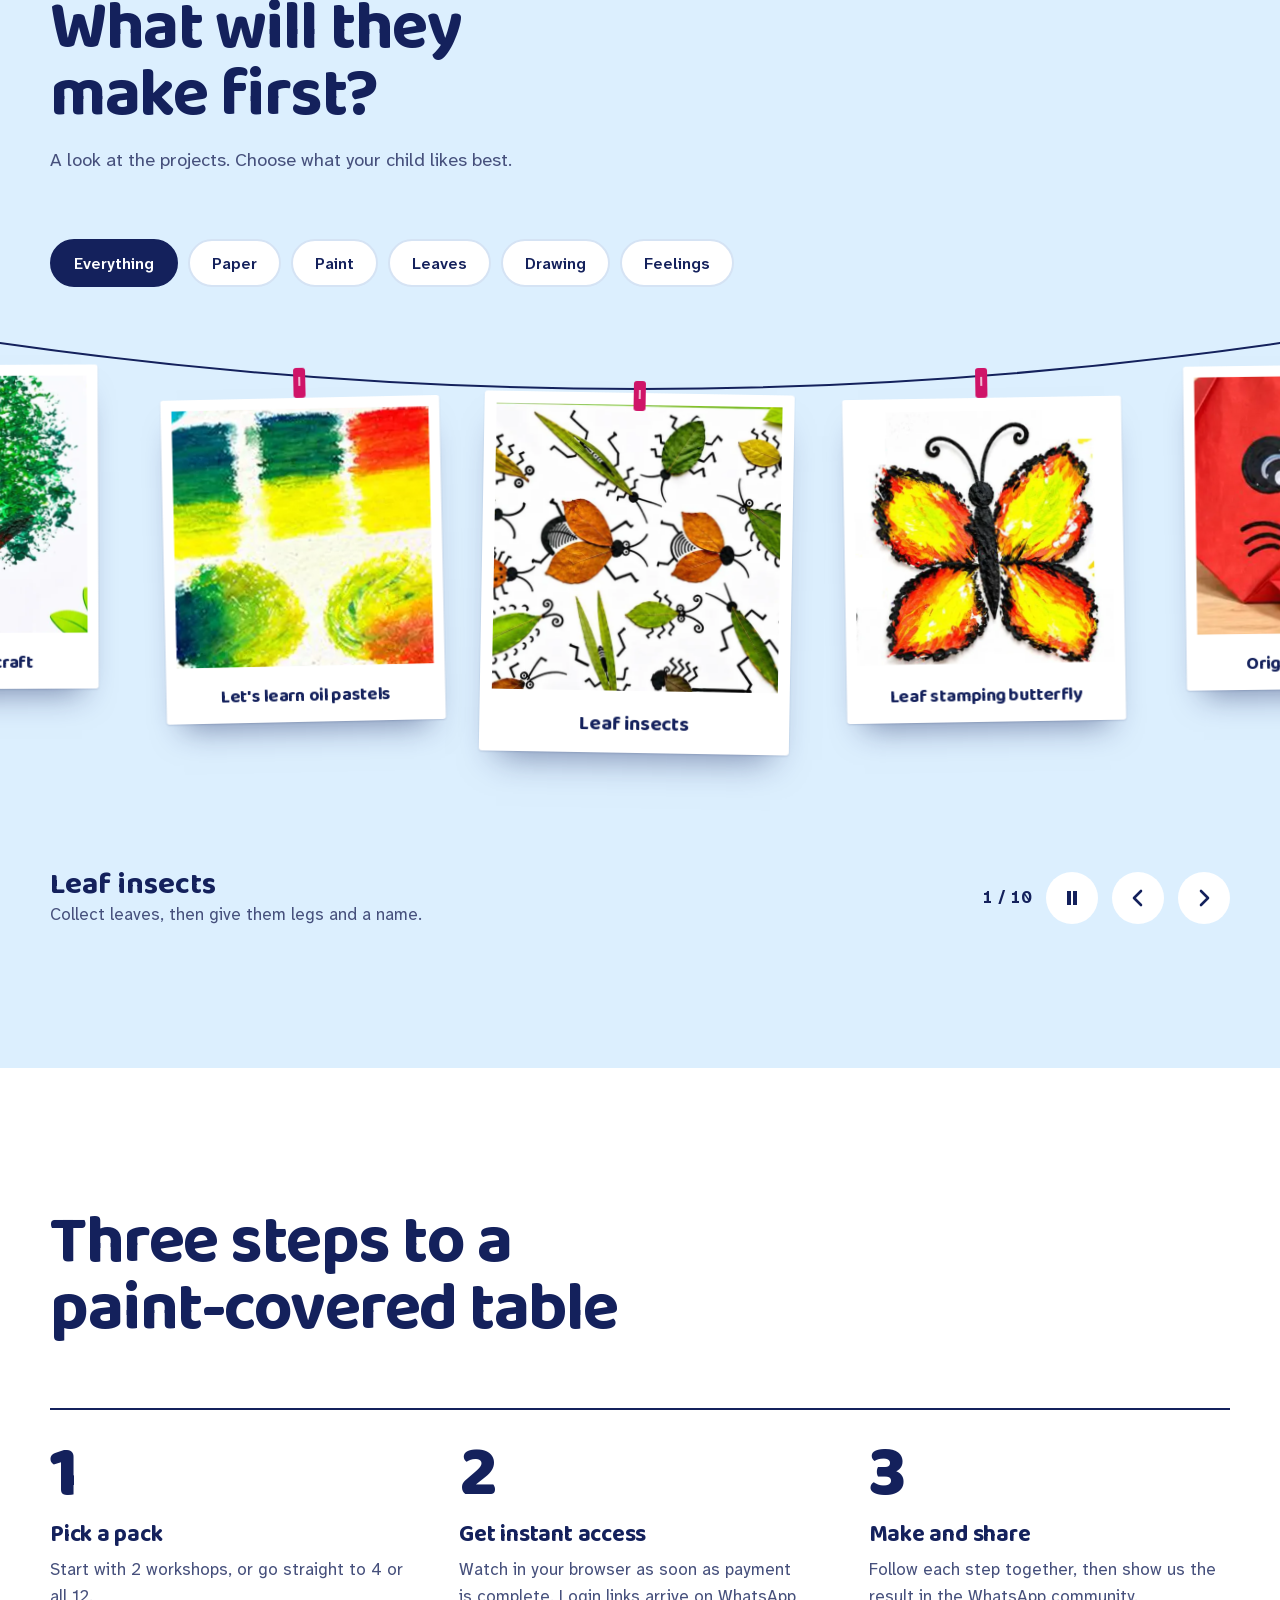
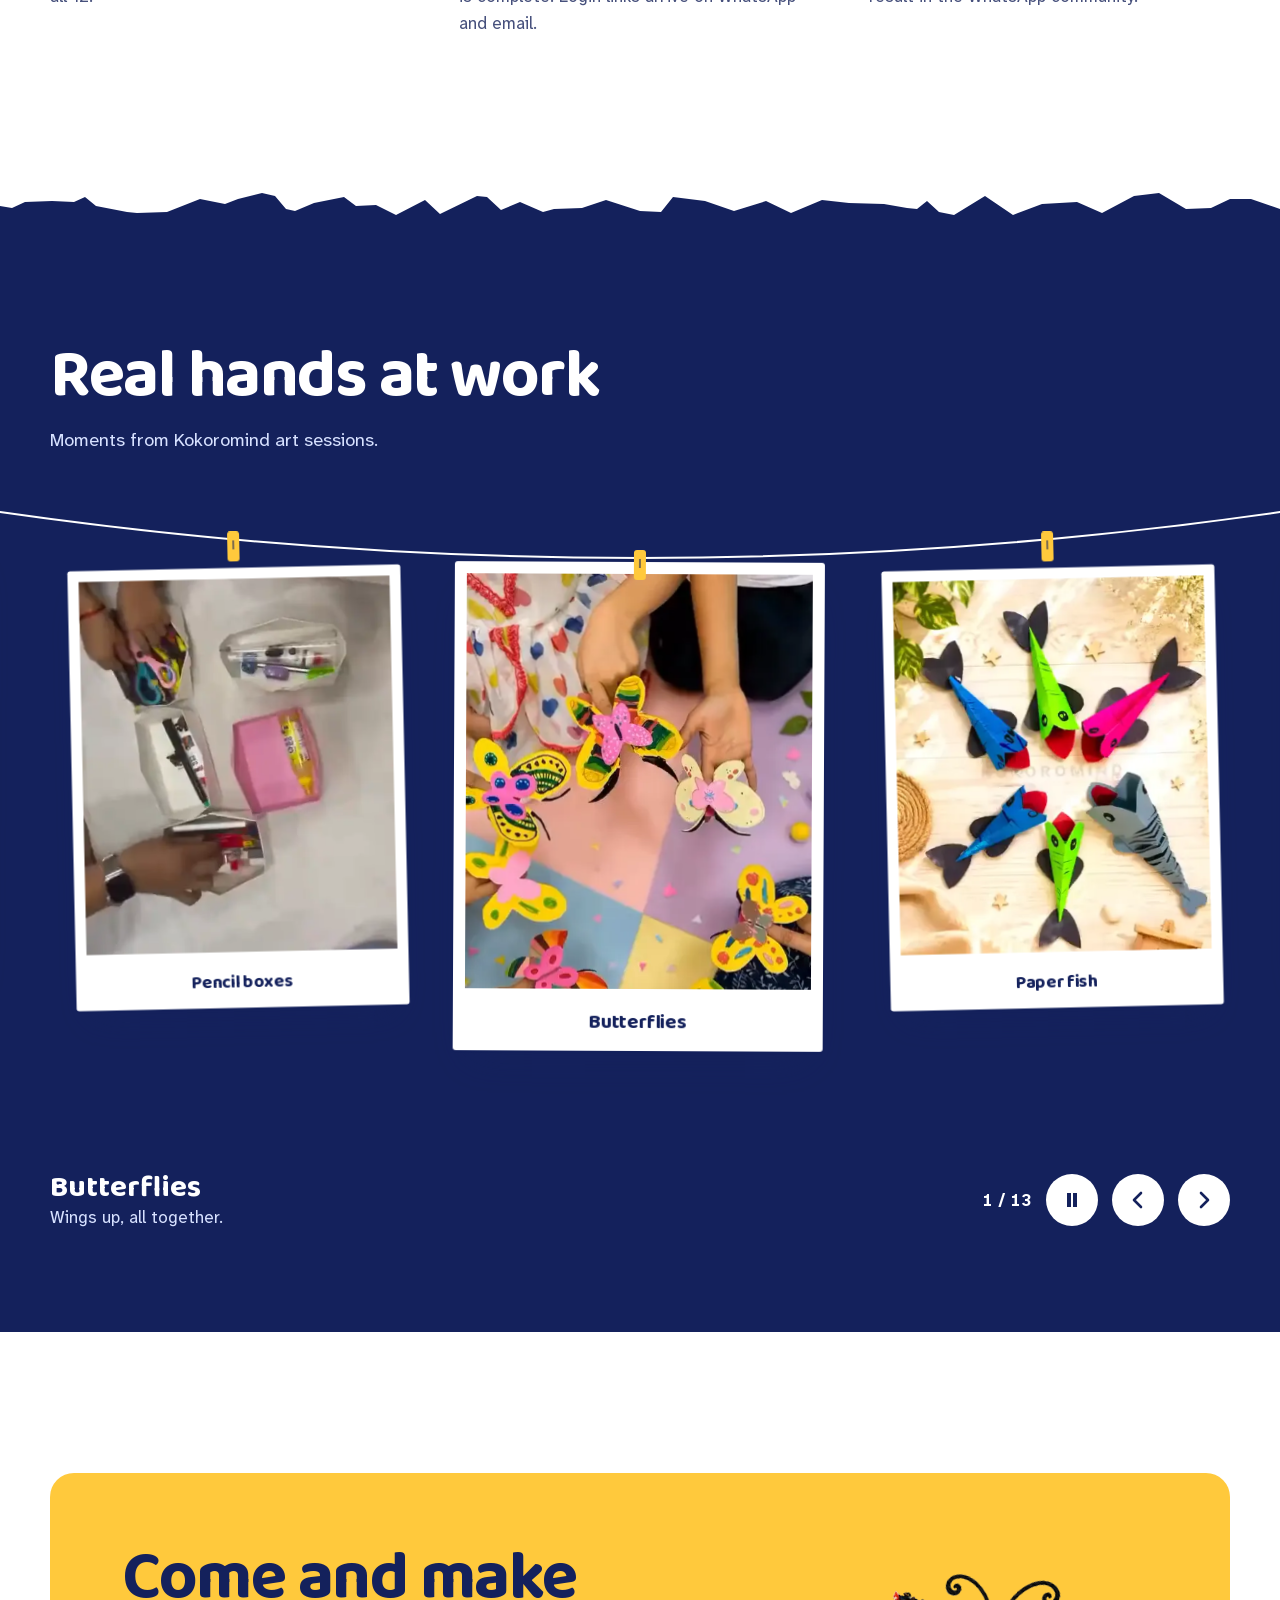
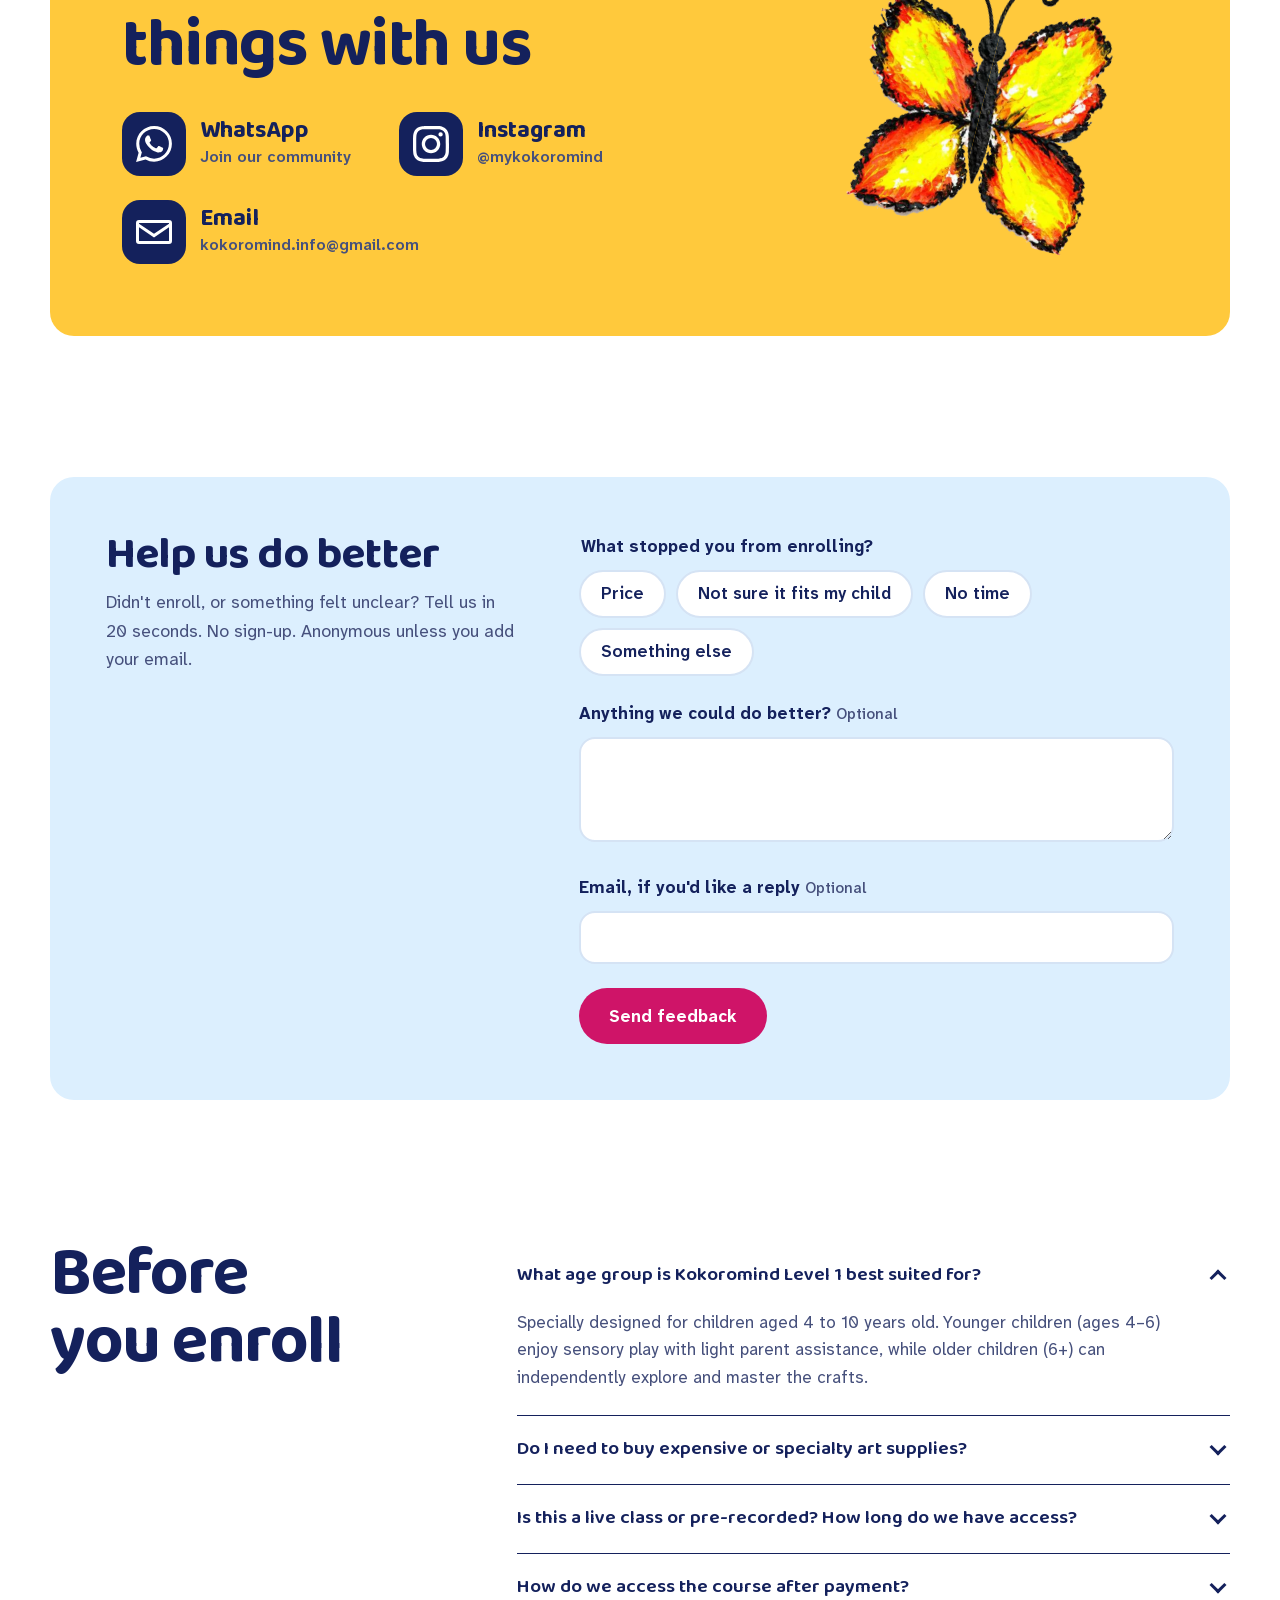
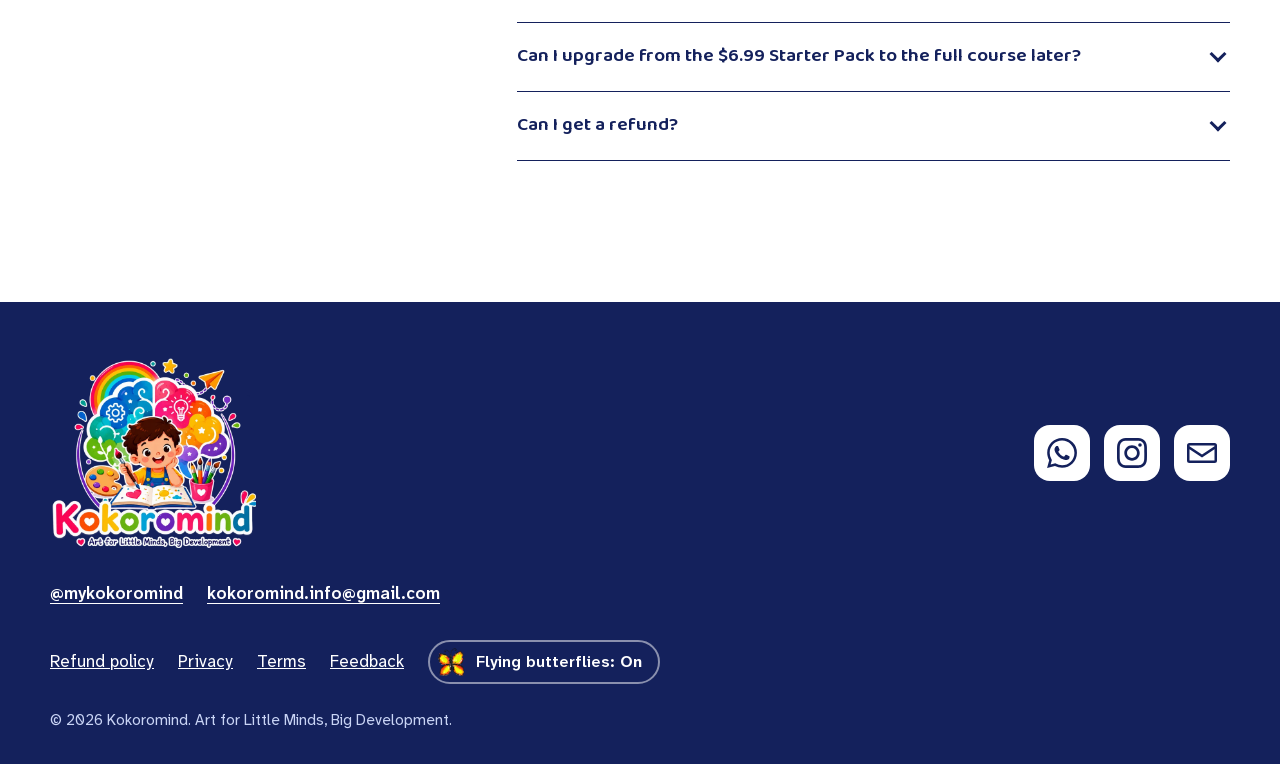
==== commit 0b094f2b: "Design pass, policies, feedback form and crossed-out prices - $10K checklist pass: calmer motion (3 " ====
--- a/index.html
+++ b/index.html
@@ -22,8 +22,8 @@
 <link rel="preload" href="assets/fonts/atkinson.woff2" as="font" type="font/woff2" crossorigin>
 <link rel="preload" as="image" type="image/webp" href="assets/img/hero.webp" media="(min-width:761px)" fetchpriority="high">
 <link rel="preload" as="image" type="image/webp" href="assets/img/hero-mobile.webp" media="(max-width:760px)" fetchpriority="high">
-<link rel="stylesheet" href="assets/css/tokens.css?v=2"><link rel="stylesheet" href="assets/css/courses.css?v=10">
-<script type="application/ld+json">{"@context": "https://schema.org", "@graph": [{"@type": "Organization", "@id": "https://kokoromind.in/#org", "name": "Kokoromind", "url": "https://kokoromind.in/", "logo": "https://kokoromind.in/assets/img/icon.png", "sameAs": ["https://www.instagram.com/mykokoromind/"], "email": "kokoromind.info@gmail.com"}, {"@type": "WebPage", "@id": "https://kokoromind.in/", "url": "https://kokoromind.in/", "name": "Art & Craft Courses for Kids", "isPartOf": {"@id": "https://kokoromind.in/#site"}, "primaryImageOfPage": "https://kokoromind.in/assets/img/og-courses.jpg"}, {"@type": "WebSite", "@id": "https://kokoromind.in/#site", "url": "https://kokoromind.in/", "name": "Kokoromind"}, {"@type": "BreadcrumbList", "itemListElement": [{"@type": "ListItem", "position": 1, "name": "Home", "item": "https://kokoromind.in/"}]}, {"@type": "ItemList", "itemListElement": [{"@type": "ListItem", "position": 1, "item": {"@type": "Course", "name": "Starter Pack: 2 video craft workshops for kids aged 4 to 10", "description": "Two guided video craft workshops and parent guides. 6 months access.", "url": "https://kokoromind.in/#courses", "inLanguage": "en", "audience": {"@type": "PeopleAudience", "suggestedMinAge": 4, "suggestedMaxAge": 10}, "about": "Creative brain development through art and craft", "provider": {"@id": "https://kokoromind.in/#org"}, "offers": {"@type": "Offer", "price": "199", "priceCurrency": "INR", "category": "Paid", "url": "https://superprofile.bio/course/kokoromind-course-1-starter"}}}, {"@type": "ListItem", "position": 2, "item": {"@type": "Course", "name": "Explorer Pack: 4 video craft workshops for kids aged 4 to 10", "description": "Four guided video craft workshops and parent guides. 12 months access.", "url": "https://kokoromind.in/#courses", "inLanguage": "en", "audience": {"@type": "PeopleAudience", "suggestedMinAge": 4, "suggestedMaxAge": 10}, "about": "Creative brain development through art and craft", "provider": {"@id": "https://kokoromind.in/#org"}, "offers": {"@type": "Offer", "price": "299", "priceCurrency": "INR", "category": "Paid", "url": "https://superprofile.bio/course/kokoromind-course-1-explorer"}}}, {"@type": "ListItem", "position": 3, "item": {"@type": "Course", "name": "Full Bundle: 12 video craft workshops for kids aged 4 to 10", "description": "Twelve guided video craft workshops, parent guides and a certificate of completion. 12 months access.", "url": "https://kokoromind.in/#courses", "inLanguage": "en", "audience": {"@type": "PeopleAudience", "suggestedMinAge": 4, "suggestedMaxAge": 10}, "about": "Creative brain development through art and craft", "provider": {"@id": "https://kokoromind.in/#org"}, "offers": {"@type": "Offer", "price": "799", "priceCurrency": "INR", "category": "Paid", "url": "https://superprofile.bio/course/kokoromind-course-1-full"}}}]}, {"@type": "FAQPage", "mainEntity": [{"@type": "Question", "name": "What age group is Kokoromind Level 1 best suited for?", "acceptedAnswer": {"@type": "Answer", "text": "Specially designed for children aged 4 to 10 years old. Younger children (ages 4–6) enjoy sensory play with light parent assistance, while older children (6+) can independently explore and master the crafts."}}, {"@type": "Question", "name": "Do I need to buy expensive or specialty art supplies?", "acceptedAnswer": {"@type": "Answer", "text": "Not at all! All activities use simple, everyday materials you already have at home, such as basic crayons, plain drawing paper, pencils, safety scissors, and fallen leaves or pebbles."}}, {"@type": "Question", "name": "Is this a live class or pre-recorded? How long do we have access?", "acceptedAnswer": {"@type": "Answer", "text": "These are pre-recorded high-definition video workshops. The Explorer Pack and Full Bundle include 12 full months of access, and the Starter Pack includes 6 months. Your child can watch, pause, rewind, and create anytime that fits your family's routine."}}, {"@type": "Question", "name": "How do we access the course after payment?", "acceptedAnswer": {"@type": "Answer", "text": "Access is instant! As soon as payment is complete, you can watch right in your browser, and direct login links are sent to your WhatsApp and email."}}, {"@type": "Question", "name": "Can I upgrade from the ₹199 Starter Pack to the full course later?", "acceptedAnswer": {"@type": "Answer", "text": "Yes! Inside your student dashboard, you can easily upgrade to unlock all remaining workshops and guides at any time."}}]}]}</script>
+<link rel="stylesheet" href="assets/css/tokens.css?v=2"><link rel="stylesheet" href="assets/css/courses.css?v=16">
+<script type="application/ld+json">{"@context": "https://schema.org", "@graph": [{"@type": "Organization", "@id": "https://kokoromind.in/#org", "name": "Kokoromind", "url": "https://kokoromind.in/", "logo": "https://kokoromind.in/assets/img/icon.png", "sameAs": ["https://www.instagram.com/mykokoromind/"], "email": "kokoromind.info@gmail.com"}, {"@type": "WebPage", "@id": "https://kokoromind.in/", "url": "https://kokoromind.in/", "name": "Art & Craft Courses for Kids", "isPartOf": {"@id": "https://kokoromind.in/#site"}, "primaryImageOfPage": "https://kokoromind.in/assets/img/og-courses.jpg"}, {"@type": "WebSite", "@id": "https://kokoromind.in/#site", "url": "https://kokoromind.in/", "name": "Kokoromind"}, {"@type": "BreadcrumbList", "itemListElement": [{"@type": "ListItem", "position": 1, "name": "Home", "item": "https://kokoromind.in/"}]}, {"@type": "ItemList", "itemListElement": [{"@type": "ListItem", "position": 1, "item": {"@type": "Course", "name": "Starter Pack: 2 video craft workshops for kids aged 4 to 10", "description": "Two guided video craft workshops and parent guides. 6 months access.", "url": "https://kokoromind.in/#courses", "inLanguage": "en", "audience": {"@type": "PeopleAudience", "suggestedMinAge": 4, "suggestedMaxAge": 10}, "about": "Creative brain development through art and craft", "provider": {"@id": "https://kokoromind.in/#org"}, "offers": {"@type": "Offer", "price": "199", "priceCurrency": "INR", "category": "Paid", "url": "https://superprofile.bio/course/kokoromind-course-1-starter"}}}, {"@type": "ListItem", "position": 2, "item": {"@type": "Course", "name": "Explorer Pack: 4 video craft workshops for kids aged 4 to 10", "description": "Four guided video craft workshops and parent guides. 12 months access.", "url": "https://kokoromind.in/#courses", "inLanguage": "en", "audience": {"@type": "PeopleAudience", "suggestedMinAge": 4, "suggestedMaxAge": 10}, "about": "Creative brain development through art and craft", "provider": {"@id": "https://kokoromind.in/#org"}, "offers": {"@type": "Offer", "price": "299", "priceCurrency": "INR", "category": "Paid", "url": "https://superprofile.bio/course/kokoromind-course-1-explorer"}}}, {"@type": "ListItem", "position": 3, "item": {"@type": "Course", "name": "Full Bundle: 12 video craft workshops for kids aged 4 to 10", "description": "Twelve guided video craft workshops, parent guides and a certificate of completion. 12 months access.", "url": "https://kokoromind.in/#courses", "inLanguage": "en", "audience": {"@type": "PeopleAudience", "suggestedMinAge": 4, "suggestedMaxAge": 10}, "about": "Creative brain development through art and craft", "provider": {"@id": "https://kokoromind.in/#org"}, "offers": {"@type": "Offer", "price": "799", "priceCurrency": "INR", "category": "Paid", "url": "https://superprofile.bio/course/kokoromind-course-1-full"}}}]}, {"@type": "FAQPage", "mainEntity": [{"@type": "Question", "name": "What age group is Kokoromind Level 1 best suited for?", "acceptedAnswer": {"@type": "Answer", "text": "Specially designed for children aged 4 to 10 years old. Younger children (ages 4–6) enjoy sensory play with light parent assistance, while older children (6+) can independently explore and master the crafts."}}, {"@type": "Question", "name": "Do I need to buy expensive or specialty art supplies?", "acceptedAnswer": {"@type": "Answer", "text": "Not at all! All activities use simple, everyday materials you already have at home, such as basic crayons, plain drawing paper, pencils, safety scissors, and fallen leaves or pebbles."}}, {"@type": "Question", "name": "Is this a live class or pre-recorded? How long do we have access?", "acceptedAnswer": {"@type": "Answer", "text": "These are pre-recorded high-definition video workshops. The Explorer Pack and Full Bundle include 12 full months of access, and the Starter Pack includes 6 months. Your child can watch, pause, rewind, and create anytime that fits your family's routine."}}, {"@type": "Question", "name": "How do we access the course after payment?", "acceptedAnswer": {"@type": "Answer", "text": "Access is instant! As soon as payment is complete, you can watch right in your browser, and direct login links are sent to your WhatsApp and email."}}, {"@type": "Question", "name": "Can I upgrade from the ₹199 Starter Pack to the full course later?", "acceptedAnswer": {"@type": "Answer", "text": "Yes! Inside your student dashboard, you can easily upgrade to unlock all remaining workshops and guides at any time."}}, {"@type": "Question", "name": "Can I get a refund?", "acceptedAnswer": {"@type": "Answer", "text": "No. Because access to the videos and guides is instant, all sales are final. If you were charged twice, or we cannot fix your access within 7 days, we will refund you. See our refund policy."}}]}]}</script>
 <link rel="stylesheet" href="assets/css/butterflies.css"></head>
 <body>
 <a class="skip" href="#main">Skip to content</a>
@@ -35,9 +35,9 @@
 <main id="main">
 <section class="hero">
 <div class="wrap"><div class="hero-copy">
-<p class="kicker">Creative Brain Development Enrichment (Ages 4–10)</p>
-<h1>Replace 30 minutes of daily screen time with real <span style="white-space:nowrap">brain-building</span> creativity</h1>
-<p>12 gentle, step-by-step video craft workshops and parent takeaway guides that turn everyday paper, pebbles, and colors into calm focus, fine motor control, and creative confidence.</p>
+<p class="kicker"><span class="age">Ages 4–10</span> <span class="kick-text">Creative Brain Development Enrichment</span></p>
+<h1>Less screen.<br><em>More glue.</em></h1>
+<p>Replace 30 minutes of daily screen time with real <span style="white-space:nowrap">brain-building</span> creativity.</p>
 <div class="actions"><a class="btn" href="#courses">See the courses</a><a class="btn light" href="https://chat.whatsapp.com/Cjz5mJUXl7TEdf5YNnwVyl" target="_blank" rel="noopener"><svg class="icon" viewBox="0 0 24 24" aria-hidden="true"><path d="M17.472 14.382c-.297-.149-1.758-.867-2.03-.967-.273-.099-.471-.148-.67.15-.197.297-.767.966-.94 1.164-.173.199-.347.223-.644.075-.297-.15-1.255-.463-2.39-1.475-.883-.788-1.48-1.761-1.653-2.059-.173-.297-.018-.458.13-.606.134-.133.298-.347.446-.52.149-.174.198-.298.298-.497.099-.198.05-.371-.025-.52-.075-.149-.669-1.612-.916-2.207-.242-.579-.487-.5-.669-.51-.173-.008-.371-.01-.57-.01-.198 0-.52.074-.792.372-.272.297-1.04 1.016-1.04 2.479 0 1.462 1.065 2.875 1.213 3.074.149.198 2.096 3.2 5.077 4.487.709.306 1.262.489 1.694.625.712.227 1.36.195 1.871.118.571-.085 1.758-.719 2.006-1.413.248-.694.248-1.289.173-1.413-.074-.124-.272-.198-.57-.347m-5.421 7.403h-.004a9.87 9.87 0 01-5.031-1.378l-.361-.214-3.741.982.998-3.648-.235-.374a9.86 9.86 0 01-1.51-5.26c.001-5.45 4.436-9.884 9.888-9.884 2.64 0 5.122 1.03 6.988 2.898a9.825 9.825 0 012.893 6.994c-.003 5.45-4.437 9.884-9.885 9.884m8.413-18.297A11.815 11.815 0 0012.05 0C5.495 0 .16 5.335.157 11.892c0 2.096.547 4.142 1.588 5.945L.057 24l6.305-1.654a11.882 11.882 0 005.683 1.448h.005c6.554 0 11.89-5.335 11.893-11.893a11.821 11.821 0 00-3.48-8.413Z"/></svg>Join the community</a></div>
 </div></div>
 <div class="hero-art"><picture><source media="(max-width:760px)" srcset="assets/img/hero-mobile.webp" width="740" height="720"><img src="assets/img/hero.webp" width="1280" height="720" alt="Paper butterfly, origami dog and cat, leaf insects, pom-pom monsters and lavender painting on a blue table" fetchpriority="high"></picture></div>
@@ -52,33 +52,35 @@
 </div></section>
 <section class="section" id="courses"><div class="wrap">
 <div class="intro"><h2>Choose your pack</h2><p>Pre-recorded video workshops for ages 4 to 10. Watch, pause and create in your own time.</p></div><div class="region" hidden><label for="region">Prices for</label><select id="region"></select></div>
-<div class="courses"><article class="course t1 place" id="pack-2" style="--i:0;--tilt:-2deg">
-<div class="pile p2" aria-hidden="true"><img src="assets/img/butterfly.webp" width="600" height="588" alt="" loading="lazy" decoding="async"><img src="assets/img/tree.webp" width="560" height="698" alt="" loading="lazy" decoding="async"></div>
-<div class="cbody"><h3>Starter Pack</h3>
-<p class="price"><span class="amt"><span class="money" data-p="s"><span class="rs">₹</span>199</span></span></p>
-<p class="access">6 months access</p>
-<ul class="inc"><li><svg class="icon" viewBox="0 0 24 24" aria-hidden="true"><path d="M9.500 18.200 3.800 12.500l2-2 3.700 3.700 8.700-8.700 2 2z"/></svg>Introduction video</li><li><svg class="icon" viewBox="0 0 24 24" aria-hidden="true"><path d="M9.500 18.200 3.800 12.500l2-2 3.700 3.700 8.700-8.700 2 2z"/></svg>2 full guided craft workshops</li><li><svg class="icon" viewBox="0 0 24 24" aria-hidden="true"><path d="M9.500 18.200 3.800 12.500l2-2 3.700 3.700 8.700-8.700 2 2z"/></svg>2 parent takeaway PDF guides</li><li><svg class="icon" viewBox="0 0 24 24" aria-hidden="true"><path d="M9.500 18.200 3.800 12.500l2-2 3.700 3.700 8.700-8.700 2 2z"/></svg>Instant WhatsApp and email access</li></ul>
-<!-- ENROLL LINK: Starter Pack (199) -->
-<a class="btn" data-course="199" href="https://superprofile.bio/course/kokoromind-course-1-starter" target="_blank" rel="noopener"><span>Get Starter Pack (<span class="money" data-p="s"><span class="rs">₹</span>199</span>)</span><span class="sr">, opens SuperProfile</span></a></div>
-</article><article class="course t2 place" id="pack-4" style="--i:1;--tilt:1.5deg">
-<div class="pile p4" aria-hidden="true"><img src="assets/img/collage.webp" width="560" height="702" alt="" loading="lazy" decoding="async"><img src="assets/img/lavender.webp" width="720" height="402" alt="" loading="lazy" decoding="async"><img src="assets/img/insects.webp" width="720" height="584" alt="" loading="lazy" decoding="async"><img src="assets/img/monsters.webp" width="640" height="474" alt="" loading="lazy" decoding="async"></div>
-<div class="cbody"><h3>Explorer Pack</h3>
-<p class="price"><span class="amt"><span class="money" data-p="e"><span class="rs">₹</span>299</span></span></p>
-<p class="access">12 months access</p>
-<ul class="inc"><li><svg class="icon" viewBox="0 0 24 24" aria-hidden="true"><path d="M9.500 18.200 3.800 12.500l2-2 3.700 3.700 8.700-8.700 2 2z"/></svg>Introduction video</li><li><svg class="icon" viewBox="0 0 24 24" aria-hidden="true"><path d="M9.500 18.200 3.800 12.500l2-2 3.700 3.700 8.700-8.700 2 2z"/></svg>4 full guided craft workshops</li><li><svg class="icon" viewBox="0 0 24 24" aria-hidden="true"><path d="M9.500 18.200 3.800 12.500l2-2 3.700 3.700 8.700-8.700 2 2z"/></svg>4 parent takeaway PDF guides</li><li><svg class="icon" viewBox="0 0 24 24" aria-hidden="true"><path d="M9.500 18.200 3.800 12.500l2-2 3.700 3.700 8.700-8.700 2 2z"/></svg>Instant WhatsApp and email access</li></ul>
-<!-- ENROLL LINK: Explorer Pack (299) -->
-<a class="btn" data-course="299" href="https://superprofile.bio/course/kokoromind-course-1-explorer" target="_blank" rel="noopener"><span>Get Explorer Pack (<span class="money" data-p="e"><span class="rs">₹</span>299</span>)</span><span class="sr">, opens SuperProfile</span></a></div>
-</article><article class="course t3 big place" id="pack-12" style="--i:2;--tilt:-1deg">
+<div class="courses"><article class="course t3 big place" id="pack-12" style="--i:2;--tilt:-1deg">
 <div class="pile-box"><div class="pile p12" aria-hidden="true"><img src="assets/img/collage.webp" width="560" height="702" alt="" loading="lazy" decoding="async"><img src="assets/img/butterfly.webp" width="600" height="588" alt="" loading="lazy" decoding="async"><img src="assets/img/eyes.webp" width="560" height="422" alt="" loading="lazy" decoding="async"><img src="assets/img/lavender.webp" width="720" height="402" alt="" loading="lazy" decoding="async"><img src="assets/img/insects.webp" width="720" height="584" alt="" loading="lazy" decoding="async"><img src="assets/img/tree.webp" width="560" height="698" alt="" loading="lazy" decoding="async"><img src="assets/img/monsters.webp" width="640" height="474" alt="" loading="lazy" decoding="async"><img src="assets/img/umbrella.webp" width="720" height="576" alt="" loading="lazy" decoding="async"><img src="assets/img/origami.webp" width="720" height="400" alt="" loading="lazy" decoding="async"><img src="assets/img/pastels.webp" width="480" height="372" alt="" loading="lazy" decoding="async"><img src="assets/img/poster-flowers.webp" width="480" height="640" alt="" loading="lazy" decoding="async"><img src="assets/img/poster-butterflies.webp" width="480" height="640" alt="" loading="lazy" decoding="async"></div></div>
 <div class="cbody"><p class="tag">Most popular, best value</p><h3>Full Bundle</h3>
 <p class="price"><span class="amt"><span class="money" data-p="f"><span class="rs">₹</span>799</span></span><span class="was" data-india-only><s><span class="sr">Regular price </span><span class="money" data-p="w"><span class="rs">₹</span>1,500</span></s> <b>47% off</b></span></p>
 <p class="access">12 months access (full year)</p>
-<ul class="inc"><li><svg class="icon" viewBox="0 0 24 24" aria-hidden="true"><path d="M9.500 18.200 3.800 12.500l2-2 3.700 3.700 8.700-8.700 2 2z"/></svg>Introduction video</li><li><svg class="icon" viewBox="0 0 24 24" aria-hidden="true"><path d="M9.500 18.200 3.800 12.500l2-2 3.700 3.700 8.700-8.700 2 2z"/></svg>All 12 video workshops</li><li><svg class="icon" viewBox="0 0 24 24" aria-hidden="true"><path d="M9.500 18.200 3.800 12.500l2-2 3.700 3.700 8.700-8.700 2 2z"/></svg>All 12 parent takeaway PDF guides</li><li><svg class="icon" viewBox="0 0 24 24" aria-hidden="true"><path d="M9.500 18.200 3.800 12.500l2-2 3.700 3.700 8.700-8.700 2 2z"/></svg>Certificate of completion included</li></ul>
+<ul class="inc"><li><svg class="icon" viewBox="0 0 24 24" aria-hidden="true"><path d="M9.500 18.200 3.800 12.500l2-2 3.700 3.700 8.700-8.700 2 2z"/></svg>Intro video + all 12 workshops</li><li><svg class="icon" viewBox="0 0 24 24" aria-hidden="true"><path d="M9.500 18.200 3.800 12.500l2-2 3.700 3.700 8.700-8.700 2 2z"/></svg>All 12 parent PDF guides</li><li><svg class="icon" viewBox="0 0 24 24" aria-hidden="true"><path d="M9.500 18.200 3.800 12.500l2-2 3.700 3.700 8.700-8.700 2 2z"/></svg>Certificate of completion</li></ul>
 <!-- ENROLL LINK: Full Bundle (799) -->
 <a class="btn" data-course="799" href="https://superprofile.bio/course/kokoromind-course-1-full" target="_blank" rel="noopener"><span>Get Full Bundle (<span class="money" data-p="f"><span class="rs">₹</span>799</span>)</span><span class="sr">, opens SuperProfile</span></a></div>
+</article>
+<p class="try">Just trying it out? Start smaller.</p>
+<article class="course t1 place" id="pack-2" style="--i:0;--tilt:-2deg">
+<div class="pile p2" aria-hidden="true"><img src="assets/img/butterfly.webp" width="600" height="588" alt="" loading="lazy" decoding="async"><img src="assets/img/tree.webp" width="560" height="698" alt="" loading="lazy" decoding="async"></div>
+<div class="cbody"><h3>Starter Pack</h3>
+<p class="price"><span class="amt"><span class="money" data-p="s"><span class="rs">₹</span>199</span></span><span class="was" data-india-only><s><span class="sr">Regular price </span><span class="money" data-p="ws"><span class="rs">₹</span>299</span></s> <b>33% off</b></span></p>
+<p class="access">6 months access</p>
+<ul class="inc"><li><svg class="icon" viewBox="0 0 24 24" aria-hidden="true"><path d="M9.500 18.200 3.800 12.500l2-2 3.700 3.700 8.700-8.700 2 2z"/></svg>Intro video + 2 guided workshops</li><li><svg class="icon" viewBox="0 0 24 24" aria-hidden="true"><path d="M9.500 18.200 3.800 12.500l2-2 3.700 3.700 8.700-8.700 2 2z"/></svg>2 parent PDF guides</li><li><svg class="icon" viewBox="0 0 24 24" aria-hidden="true"><path d="M9.500 18.200 3.800 12.500l2-2 3.700 3.700 8.700-8.700 2 2z"/></svg>Instant WhatsApp &amp; email access</li></ul>
+<!-- ENROLL LINK: Starter Pack (199) -->
+<a class="btn line" data-course="199" href="https://superprofile.bio/course/kokoromind-course-1-starter" target="_blank" rel="noopener"><span>Get Starter Pack (<span class="money" data-p="s"><span class="rs">₹</span>199</span>)</span><span class="sr">, opens SuperProfile</span></a></div>
+</article>
+<article class="course t2 place" id="pack-4" style="--i:1;--tilt:1.5deg">
+<div class="pile p4" aria-hidden="true"><img src="assets/img/collage.webp" width="560" height="702" alt="" loading="lazy" decoding="async"><img src="assets/img/lavender.webp" width="720" height="402" alt="" loading="lazy" decoding="async"><img src="assets/img/insects.webp" width="720" height="584" alt="" loading="lazy" decoding="async"><img src="assets/img/monsters.webp" width="640" height="474" alt="" loading="lazy" decoding="async"></div>
+<div class="cbody"><h3>Explorer Pack</h3>
+<p class="price"><span class="amt"><span class="money" data-p="e"><span class="rs">₹</span>299</span></span><span class="was" data-india-only><s><span class="sr">Regular price </span><span class="money" data-p="we"><span class="rs">₹</span>499</span></s> <b>40% off</b></span></p>
+<p class="access">12 months access</p>
+<ul class="inc"><li><svg class="icon" viewBox="0 0 24 24" aria-hidden="true"><path d="M9.500 18.200 3.800 12.500l2-2 3.700 3.700 8.700-8.700 2 2z"/></svg>Intro video + 4 guided workshops</li><li><svg class="icon" viewBox="0 0 24 24" aria-hidden="true"><path d="M9.500 18.200 3.800 12.500l2-2 3.700 3.700 8.700-8.700 2 2z"/></svg>4 parent PDF guides</li><li><svg class="icon" viewBox="0 0 24 24" aria-hidden="true"><path d="M9.500 18.200 3.800 12.500l2-2 3.700 3.700 8.700-8.700 2 2z"/></svg>Instant WhatsApp &amp; email access</li></ul>
+<!-- ENROLL LINK: Explorer Pack (299) -->
+<a class="btn line" data-course="299" href="https://superprofile.bio/course/kokoromind-course-1-explorer" target="_blank" rel="noopener"><span>Get Explorer Pack (<span class="money" data-p="e"><span class="rs">₹</span>299</span>)</span><span class="sr">, opens SuperProfile</span></a></div>
 </article></div>
-<p class="note">Pictures show sample projects. Payment and access are on SuperProfile.</p>
-<div class="value rv"><div><h3>What one workshop costs</h3><p>Pack price divided by the number of workshops.</p></div><dl class="bars"><div style="--i:0"><dt>2 workshops</dt><dd class="track"><span class="bar" data-p="s" style="--w:100%;--c:var(--ink)"></span></dd><dd><span class="money" data-p="s" data-div="2"><span class="rs">₹</span>99.50</span></dd></div><div style="--i:1"><dt>4 workshops</dt><dd class="track"><span class="bar" data-p="e" style="--w:75.1%;--c:var(--ink)"></span></dd><dd><span class="money" data-p="e" data-div="4"><span class="rs">₹</span>74.75</span></dd></div><div style="--i:2"><dt>12 workshops</dt><dd class="track"><span class="bar" data-p="f" style="--w:66.9%;--c:var(--pink)"></span></dd><dd><span class="money" data-p="f" data-div="12"><span class="rs">₹</span>66.58</span></dd></div></dl></div>
+<p class="note">Pictures show sample projects. Payment and access are on SuperProfile. All sales are final; see our <a href="policies/#refund">refund policy</a>.</p>
 </div><p class="fx-note" hidden>Approximate price in your currency. The exact amount is shown at checkout.</p></section>
 <section class="section make" id="activities"><div class="wrap">
 <div class="intro"><h2>What will they make first?</h2><p>A look at the projects. Choose what your child likes best.</p></div>
@@ -86,7 +88,7 @@
 <p class="sr" id="filter-status" role="status"></p>
 </div>
 <!-- Settings: data-autoplay = ms per print, data-speed = spring stiffness, data-sag = string sag in px, data-swing = 0 to hold prints still -->
-<div class="pl-root" role="region" aria-roledescription="carousel" aria-label="Activities" data-autoplay="1200" data-speed="200" data-sag="46" data-swing="1" data-card="310">
+<div class="pl-root" role="region" aria-roledescription="carousel" aria-label="Activities" data-autoplay="5000" data-speed="90" data-sag="46" data-swing="1" data-card="310">
 <svg class="pl-string" aria-hidden="true"><path fill="none" stroke="#14215C" stroke-width="2" stroke-linecap="round"/></svg>
 <ul class="pl-list"><li class="pl-card" data-k="nature drawing" data-title="Leaf insects" data-sub="Collect leaves, then give them legs and a name."><div class="pl-print"><div class="pl-shot"><img src="assets/img/insects.webp" width="720" height="584" alt="Insects made from real leaves with drawn legs" loading="lazy" decoding="async"></div><h3 class="pl-note">Leaf insects</h3></div><span class="pl-peg" aria-hidden="true"></span></li>
 <li class="pl-card" data-k="nature paint" data-title="Leaf stamping butterfly" data-sub="Paint a leaf, press it down, watch wings appear."><div class="pl-print"><div class="pl-shot"><img src="assets/img/butterfly.webp" width="600" height="588" alt="Butterfly with wings stamped from painted leaves" loading="lazy" decoding="async"></div><h3 class="pl-note">Leaf stamping butterfly</h3></div><span class="pl-peg" aria-hidden="true"></span></li>
@@ -110,7 +112,7 @@
 <section class="section studio"><svg class="torn" viewBox="0 0 1440 46" preserveAspectRatio="xMidYMax slice" aria-hidden="true"><path d="M0,46 L0,11 L9,20 L28,13 L55,21 L92,15 L105,21 L132,22 L154,21 L165,26 L176,17 L207,11 L217,10 L247,11 L280,24 L305,19 L318,24 L342,30 L355,27 L366,14 L375,12 L394,20 L424,26 L436,17 L456,18 L476,8 L505,23 L520,9 L557,27 L567,26 L581,13 L600,21 L623,11 L634,14 L662,15 L686,23 L720,12 L741,11 L753,26 L785,22 L814,12 L846,22 L871,10 L902,23 L929,20 L964,19 L987,15 L997,14 L1007,22 L1019,11 L1034,8 L1065,27 L1093,8 L1122,19 L1157,21 L1182,10 L1214,27 L1239,30 L1266,14 L1291,15 L1310,24 L1331,24 L1360,14 L1369,17 L1397,17 L1435,10 L1440,18 L1440,46 Z"/></svg><div class="wrap">
 <div class="intro"><h2>Real hands at work</h2><p>Moments from Kokoromind art sessions.</p></div>
 </div>
-<div class="pl-root" role="region" aria-roledescription="carousel" aria-label="Videos" data-autoplay="2600" data-speed="200" data-sag="46" data-swing="1" data-card="370" data-ratio="1.2">
+<div class="pl-root" role="region" aria-roledescription="carousel" aria-label="Videos" data-autoplay="5000" data-speed="90" data-sag="46" data-swing="1" data-card="370" data-ratio="1.2">
 <svg class="pl-string" aria-hidden="true"><path fill="none" stroke="#fff" stroke-width="2" stroke-linecap="round"/></svg>
 <ul class="pl-list"><li class="pl-card" data-k="" data-title="Butterflies" data-sub="Wings up, all together."><div class="pl-print"><div class="pl-shot"><video muted loop playsinline preload="none" width="480" height="640" poster="assets/img/poster-butterflies.webp" data-src="assets/video/butterflies.mp4" aria-label="Hands holding handmade paper butterflies"></video></div><h3 class="pl-note">Butterflies</h3></div><span class="pl-peg" aria-hidden="true"></span></li>
 <li class="pl-card" data-k="" data-title="Paper fish" data-sub="Fold, curl and glue."><div class="pl-print"><div class="pl-shot"><video muted loop playsinline preload="none" width="480" height="640" poster="assets/img/poster-fish.webp" data-src="assets/video/fish.mp4" aria-label="Colourful paper fish arranged on a table"></video></div><h3 class="pl-note">Paper fish</h3></div><span class="pl-peg" aria-hidden="true"></span></li>
@@ -133,15 +135,28 @@
 <h2>Come and make things with us</h2>
 <ul class="social "><li><a href="https://chat.whatsapp.com/Cjz5mJUXl7TEdf5YNnwVyl" target="_blank" rel="noopener"><span class="badge wa"><svg class="icon" viewBox="0 0 24 24" aria-hidden="true"><path d="M17.472 14.382c-.297-.149-1.758-.867-2.03-.967-.273-.099-.471-.148-.67.15-.197.297-.767.966-.94 1.164-.173.199-.347.223-.644.075-.297-.15-1.255-.463-2.39-1.475-.883-.788-1.48-1.761-1.653-2.059-.173-.297-.018-.458.13-.606.134-.133.298-.347.446-.52.149-.174.198-.298.298-.497.099-.198.05-.371-.025-.52-.075-.149-.669-1.612-.916-2.207-.242-.579-.487-.5-.669-.51-.173-.008-.371-.01-.57-.01-.198 0-.52.074-.792.372-.272.297-1.04 1.016-1.04 2.479 0 1.462 1.065 2.875 1.213 3.074.149.198 2.096 3.2 5.077 4.487.709.306 1.262.489 1.694.625.712.227 1.36.195 1.871.118.571-.085 1.758-.719 2.006-1.413.248-.694.248-1.289.173-1.413-.074-.124-.272-.198-.57-.347m-5.421 7.403h-.004a9.87 9.87 0 01-5.031-1.378l-.361-.214-3.741.982.998-3.648-.235-.374a9.86 9.86 0 01-1.51-5.26c.001-5.45 4.436-9.884 9.888-9.884 2.64 0 5.122 1.03 6.988 2.898a9.825 9.825 0 012.893 6.994c-.003 5.45-4.437 9.884-9.885 9.884m8.413-18.297A11.815 11.815 0 0012.05 0C5.495 0 .16 5.335.157 11.892c0 2.096.547 4.142 1.588 5.945L.057 24l6.305-1.654a11.882 11.882 0 005.683 1.448h.005c6.554 0 11.89-5.335 11.893-11.893a11.821 11.821 0 00-3.48-8.413Z"/></svg></span><span class="who"><b>WhatsApp</b><small>Join our community</small></span></a></li><li><a href="https://www.instagram.com/mykokoromind/" target="_blank" rel="noopener"><span class="badge ig"><svg class="icon" viewBox="0 0 24 24" aria-hidden="true"><path d="M7.0301.084c-1.2768.0602-2.1487.264-2.911.5634-.7888.3075-1.4575.72-2.1228 1.3877-.6652.6677-1.075 1.3368-1.3802 2.127-.2954.7638-.4956 1.6365-.552 2.914-.0564 1.2775-.0689 1.6882-.0626 4.947.0062 3.2586.0206 3.6671.0825 4.9473.061 1.2765.264 2.1482.5635 2.9107.308.7889.72 1.4573 1.388 2.1228.6679.6655 1.3365 1.0743 2.1285 1.38.7632.295 1.6361.4961 2.9134.552 1.2773.056 1.6884.069 4.9462.0627 3.2578-.0062 3.668-.0207 4.9478-.0814 1.28-.0607 2.147-.2652 2.9098-.5633.7889-.3086 1.4578-.72 2.1228-1.3881.665-.6682 1.0745-1.3378 1.3795-2.1284.2957-.7632.4966-1.636.552-2.9124.056-1.2809.0692-1.6898.063-4.948-.0063-3.2583-.021-3.6668-.0817-4.9465-.0607-1.2797-.264-2.1487-.5633-2.9117-.3084-.7889-.72-1.4568-1.3876-2.1228C21.2982 1.33 20.628.9208 19.8378.6165 19.074.321 18.2017.1197 16.9244.0645 15.6471.0093 15.236-.005 11.977.0014 8.718.0076 8.31.0215 7.0301.0839m.1402 21.6932c-1.17-.0509-1.8053-.2453-2.2287-.408-.5606-.216-.96-.4771-1.3819-.895-.422-.4178-.6811-.8186-.9-1.378-.1644-.4234-.3624-1.058-.4171-2.228-.0595-1.2645-.072-1.6442-.079-4.848-.007-3.2037.0053-3.583.0607-4.848.05-1.169.2456-1.805.408-2.2282.216-.5613.4762-.96.895-1.3816.4188-.4217.8184-.6814 1.3783-.9003.423-.1651 1.0575-.3614 2.227-.4171 1.2655-.06 1.6447-.072 4.848-.079 3.2033-.007 3.5835.005 4.8495.0608 1.169.0508 1.8053.2445 2.228.408.5608.216.96.4754 1.3816.895.4217.4194.6816.8176.9005 1.3787.1653.4217.3617 1.056.4169 2.2263.0602 1.2655.0739 1.645.0796 4.848.0058 3.203-.0055 3.5834-.061 4.848-.051 1.17-.245 1.8055-.408 2.2294-.216.5604-.4763.96-.8954 1.3814-.419.4215-.8181.6811-1.3783.9-.4224.1649-1.0577.3617-2.2262.4174-1.2656.0595-1.6448.072-4.8493.079-3.2045.007-3.5825-.006-4.848-.0608M16.953 5.5864A1.44 1.44 0 1 0 18.39 4.144a1.44 1.44 0 0 0-1.437 1.4424M5.8385 12.012c.0067 3.4032 2.7706 6.1557 6.173 6.1493 3.4026-.0065 6.157-2.7701 6.1506-6.1733-.0065-3.4032-2.771-6.1565-6.174-6.1498-3.403.0067-6.156 2.771-6.1496 6.1738M8 12.0077a4 4 0 1 1 4.008 3.9921A3.9996 3.9996 0 0 1 8 12.0077"/></svg></span><span class="who"><b>Instagram</b><small>@mykokoromind</small></span></a></li><li><a href="mailto:kokoromind.info@gmail.com?subject=Kokoromind%20courses"><span class="badge ml"><svg class="icon" viewBox="0 0 24 24" aria-hidden="true"><path d="M2 4h20a2 2 0 0 1 2 2v12a2 2 0 0 1-2 2H2a2 2 0 0 1-2-2V6a2 2 0 0 1 2-2Zm10 9.200L22 6.500V6H2v.5l10 6.700Zm0 2.400L2 8.900V18h20V8.900l-10 6.700Z"/></svg></span><span class="who"><b>Email</b><small>kokoromind.info@<wbr>gmail.com</small></span></a></li></ul>
 </div></div></section>
-<section class="section" id="faq" style="padding-top:0"><div class="wrap faq"><h2>Before you enroll</h2><div><details open><summary><span class="q">What age group is Kokoromind Level 1 best suited for?</span></summary><p>Specially designed for children aged 4 to 10 years old. Younger children (ages 4–6) enjoy sensory play with light parent assistance, while older children (6+) can independently explore and master the crafts.</p></details><details><summary><span class="q">Do I need to buy expensive or specialty art supplies?</span></summary><p>Not at all! All activities use simple, everyday materials you already have at home, such as basic crayons, plain drawing paper, pencils, safety scissors, and fallen leaves or pebbles.</p></details><details><summary><span class="q">Is this a live class or pre-recorded? How long do we have access?</span></summary><p>These are pre-recorded high-definition video workshops. The Explorer Pack and Full Bundle include 12 full months of access, and the Starter Pack includes 6 months. Your child can watch, pause, rewind, and create anytime that fits your family's routine.</p></details><details><summary><span class="q">How do we access the course after payment?</span></summary><p>Access is instant! As soon as payment is complete, you can watch right in your browser, and direct login links are sent to your WhatsApp and email.</p></details><details><summary><span class="q">Can I upgrade from the <span class="money" data-p="s">₹199</span> Starter Pack to the full course later?</span></summary><p>Yes! Inside your student dashboard, you can easily upgrade to unlock all remaining workshops and guides at any time.</p></details></div></div></section>
+<section class="section feedback" id="feedback" aria-labelledby="fb-title" hidden><div class="wrap"><div class="fb">
+<div class="fb-intro"><h2 id="fb-title">Help us do better</h2><p>Didn't enroll, or something felt unclear? Tell us in 20 seconds. No sign-up. Anonymous unless you add your email.</p></div>
+<form novalidate>
+<fieldset aria-describedby="fb-reason-error"><legend>What stopped you from enrolling?</legend><div class="chips"><label class="chip"><input type="radio" name="reason" value="Price" required><span>Price</span></label><label class="chip"><input type="radio" name="reason" value="Not sure it fits my child"><span>Not sure it fits my child</span></label><label class="chip"><input type="radio" name="reason" value="No time"><span>No time</span></label><label class="chip"><input type="radio" name="reason" value="Something else"><span>Something else</span></label></div>
+<p class="fb-error" id="fb-reason-error" hidden>Please pick one.</p></fieldset>
+<label class="fb-field"><span>Anything we could do better? <small>Optional</small></span><textarea name="better" rows="3" maxlength="1000"></textarea></label>
+<label class="fb-field"><span>Email, if you'd like a reply <small>Optional</small></span><input type="email" name="email" autocomplete="email" inputmode="email" maxlength="120"></label>
+<div class="fb-trap" aria-hidden="true"><label>Website <input name="website" tabindex="-1" autocomplete="off"></label></div>
+<button class="btn" type="submit">Send feedback</button>
+</form>
+<p class="fb-status" role="status" tabindex="-1" hidden></p>
+</div></div></section>
+<section class="section" id="faq" style="padding-top:0"><div class="wrap faq"><h2>Before you enroll</h2><div><details open><summary><span class="q">What age group is Kokoromind Level 1 best suited for?</span></summary><p>Specially designed for children aged 4 to 10 years old. Younger children (ages 4–6) enjoy sensory play with light parent assistance, while older children (6+) can independently explore and master the crafts.</p></details><details><summary><span class="q">Do I need to buy expensive or specialty art supplies?</span></summary><p>Not at all! All activities use simple, everyday materials you already have at home, such as basic crayons, plain drawing paper, pencils, safety scissors, and fallen leaves or pebbles.</p></details><details><summary><span class="q">Is this a live class or pre-recorded? How long do we have access?</span></summary><p>These are pre-recorded high-definition video workshops. The Explorer Pack and Full Bundle include 12 full months of access, and the Starter Pack includes 6 months. Your child can watch, pause, rewind, and create anytime that fits your family's routine.</p></details><details><summary><span class="q">How do we access the course after payment?</span></summary><p>Access is instant! As soon as payment is complete, you can watch right in your browser, and direct login links are sent to your WhatsApp and email.</p></details><details><summary><span class="q">Can I upgrade from the <span class="money" data-p="s">₹199</span> Starter Pack to the full course later?</span></summary><p>Yes! Inside your student dashboard, you can easily upgrade to unlock all remaining workshops and guides at any time.</p></details><details><summary><span class="q">Can I get a refund?</span></summary><p>No. Because access to the videos and guides is instant, all sales are final. If you were charged twice, or we cannot fix your access within 7 days, we will refund you. See our <a href="policies/#refund">refund policy</a>.</p></details></div></div></section>
 </main>
 <footer class="foot"><div class="wrap">
 <a class="brand" href="./"><img class="logo-mark" src="assets/img/logo-full.webp?v=2" width="640" height="590" alt="Kokoromind, Art for Little Minds, Big Development" loading="lazy"></a>
 <ul class="social small"><li><a href="https://chat.whatsapp.com/Cjz5mJUXl7TEdf5YNnwVyl" target="_blank" rel="noopener" aria-label="WhatsApp community"><span class="badge wa"><svg class="icon" viewBox="0 0 24 24" aria-hidden="true"><path d="M17.472 14.382c-.297-.149-1.758-.867-2.03-.967-.273-.099-.471-.148-.67.15-.197.297-.767.966-.94 1.164-.173.199-.347.223-.644.075-.297-.15-1.255-.463-2.39-1.475-.883-.788-1.48-1.761-1.653-2.059-.173-.297-.018-.458.13-.606.134-.133.298-.347.446-.52.149-.174.198-.298.298-.497.099-.198.05-.371-.025-.52-.075-.149-.669-1.612-.916-2.207-.242-.579-.487-.5-.669-.51-.173-.008-.371-.01-.57-.01-.198 0-.52.074-.792.372-.272.297-1.04 1.016-1.04 2.479 0 1.462 1.065 2.875 1.213 3.074.149.198 2.096 3.2 5.077 4.487.709.306 1.262.489 1.694.625.712.227 1.36.195 1.871.118.571-.085 1.758-.719 2.006-1.413.248-.694.248-1.289.173-1.413-.074-.124-.272-.198-.57-.347m-5.421 7.403h-.004a9.87 9.87 0 01-5.031-1.378l-.361-.214-3.741.982.998-3.648-.235-.374a9.86 9.86 0 01-1.51-5.26c.001-5.45 4.436-9.884 9.888-9.884 2.64 0 5.122 1.03 6.988 2.898a9.825 9.825 0 012.893 6.994c-.003 5.45-4.437 9.884-9.885 9.884m8.413-18.297A11.815 11.815 0 0012.05 0C5.495 0 .16 5.335.157 11.892c0 2.096.547 4.142 1.588 5.945L.057 24l6.305-1.654a11.882 11.882 0 005.683 1.448h.005c6.554 0 11.89-5.335 11.893-11.893a11.821 11.821 0 00-3.48-8.413Z"/></svg></span></a></li><li><a href="https://www.instagram.com/mykokoromind/" target="_blank" rel="noopener" aria-label="Instagram"><span class="badge ig"><svg class="icon" viewBox="0 0 24 24" aria-hidden="true"><path d="M7.0301.084c-1.2768.0602-2.1487.264-2.911.5634-.7888.3075-1.4575.72-2.1228 1.3877-.6652.6677-1.075 1.3368-1.3802 2.127-.2954.7638-.4956 1.6365-.552 2.914-.0564 1.2775-.0689 1.6882-.0626 4.947.0062 3.2586.0206 3.6671.0825 4.9473.061 1.2765.264 2.1482.5635 2.9107.308.7889.72 1.4573 1.388 2.1228.6679.6655 1.3365 1.0743 2.1285 1.38.7632.295 1.6361.4961 2.9134.552 1.2773.056 1.6884.069 4.9462.0627 3.2578-.0062 3.668-.0207 4.9478-.0814 1.28-.0607 2.147-.2652 2.9098-.5633.7889-.3086 1.4578-.72 2.1228-1.3881.665-.6682 1.0745-1.3378 1.3795-2.1284.2957-.7632.4966-1.636.552-2.9124.056-1.2809.0692-1.6898.063-4.948-.0063-3.2583-.021-3.6668-.0817-4.9465-.0607-1.2797-.264-2.1487-.5633-2.9117-.3084-.7889-.72-1.4568-1.3876-2.1228C21.2982 1.33 20.628.9208 19.8378.6165 19.074.321 18.2017.1197 16.9244.0645 15.6471.0093 15.236-.005 11.977.0014 8.718.0076 8.31.0215 7.0301.0839m.1402 21.6932c-1.17-.0509-1.8053-.2453-2.2287-.408-.5606-.216-.96-.4771-1.3819-.895-.422-.4178-.6811-.8186-.9-1.378-.1644-.4234-.3624-1.058-.4171-2.228-.0595-1.2645-.072-1.6442-.079-4.848-.007-3.2037.0053-3.583.0607-4.848.05-1.169.2456-1.805.408-2.2282.216-.5613.4762-.96.895-1.3816.4188-.4217.8184-.6814 1.3783-.9003.423-.1651 1.0575-.3614 2.227-.4171 1.2655-.06 1.6447-.072 4.848-.079 3.2033-.007 3.5835.005 4.8495.0608 1.169.0508 1.8053.2445 2.228.408.5608.216.96.4754 1.3816.895.4217.4194.6816.8176.9005 1.3787.1653.4217.3617 1.056.4169 2.2263.0602 1.2655.0739 1.645.0796 4.848.0058 3.203-.0055 3.5834-.061 4.848-.051 1.17-.245 1.8055-.408 2.2294-.216.5604-.4763.96-.8954 1.3814-.419.4215-.8181.6811-1.3783.9-.4224.1649-1.0577.3617-2.2262.4174-1.2656.0595-1.6448.072-4.8493.079-3.2045.007-3.5825-.006-4.848-.0608M16.953 5.5864A1.44 1.44 0 1 0 18.39 4.144a1.44 1.44 0 0 0-1.437 1.4424M5.8385 12.012c.0067 3.4032 2.7706 6.1557 6.173 6.1493 3.4026-.0065 6.157-2.7701 6.1506-6.1733-.0065-3.4032-2.771-6.1565-6.174-6.1498-3.403.0067-6.156 2.771-6.1496 6.1738M8 12.0077a4 4 0 1 1 4.008 3.9921A3.9996 3.9996 0 0 1 8 12.0077"/></svg></span></a></li><li><a href="mailto:kokoromind.info@gmail.com?subject=Kokoromind%20courses" aria-label="Email kokoromind.info@gmail.com"><span class="badge ml"><svg class="icon" viewBox="0 0 24 24" aria-hidden="true"><path d="M2 4h20a2 2 0 0 1 2 2v12a2 2 0 0 1-2 2H2a2 2 0 0 1-2-2V6a2 2 0 0 1 2-2Zm10 9.200L22 6.500V6H2v.5l10 6.700Zm0 2.400L2 8.900V18h20V8.900l-10 6.700Z"/></svg></span></a></li></ul><p class="contact-text"><a href="https://www.instagram.com/mykokoromind/" target="_blank" rel="noopener">@mykokoromind</a><a href="mailto:kokoromind.info@gmail.com?subject=Kokoromind%20courses">kokoromind.info@gmail.com</a></p>
-<small>© 2026 Kokoromind. Art for Little Minds, Big Development.</small>
+<p class="legal"><a href="policies/#refund">Refund policy</a><a href="policies/#privacy">Privacy</a><a href="policies/#terms">Terms</a><a href="#feedback" hidden>Feedback</a></p><small>© 2026 Kokoromind. Art for Little Minds, Big Development.</small>
 </div></footer>
 <div class="dock"><a class="btn" href="#courses"><span>Packs from <span class="money" data-p="s"><span class="rs">₹</span>199</span></span></a></div>
-<script src="assets/js/courses.js?v=7" defer></script>
+<script src="assets/js/courses.js?v=11" defer></script>
 <script src="assets/js/butterflies.js" defer></script>
 <script src="assets/js/pricing.js"></script>
+<script src="assets/js/feedback.js" defer></script>
 </body></html>
--- a/assets/css/courses.css
+++ b/assets/css/courses.css
@@ -454,3 +454,98 @@
 .faq summary .q{flex:1}
 .social .who small{overflow-wrap:normal}
 @media(min-width:1001px){.club{padding-right:clamp(240px,26vw,380px)}}
+
+/* ===== $10K pass: calm motion, five colours, one primary action ===== */
+/* motion: the hero butterfly no longer flies in (it could freeze over the button) */
+@media(prefers-reduced-motion:no-preference){.hero .flutter{animation:hover 6s ease-in-out infinite}}
+.wing.l,.wing.r{animation-duration:2.2s!important}
+/* colour: navy, white, sky, yellow, pink */
+.badge.wa,.badge.ig,.badge.ml{background:var(--ink);color:#fff}
+.foot .badge.wa,.foot .badge.ig,.foot .badge.ml{background:#fff;color:var(--ink)}
+.course:not(.big){background:#fff;box-shadow:inset 0 0 0 2px var(--line)}
+/* hierarchy: Full Bundle is the one solid action */
+.course .btn.line{background:#fff;color:var(--ink);box-shadow:inset 0 0 0 2px var(--ink)}
+@media(hover:hover){.course .btn.line:hover{background:var(--ink);color:#fff}}
+.inc{gap:10px}
+/* hero: short headline */
+.hero h1{font-size:clamp(3.2rem,1.4rem + 6vw,6.4rem);line-height:.95;letter-spacing:-.03em}
+.hero h1 em{font-style:normal;color:var(--pink)}
+.hero-copy>p:not(.kicker){font-size:clamp(1.15rem,1rem + .5vw,1.4rem);max-width:26rem}
+/* phone: Full Bundle first and largest */
+@media(max-width:760px){
+  .courses .course.big{order:-1;padding:24px}
+  .courses .course.big .amt{font-size:4rem}
+  .courses .course:not(.big) .pile{display:none}
+  .courses .course:not(.big) .cbody{padding-top:4px}
+  .hero h1{font-size:clamp(3rem,15vw,4.4rem)}
+}
+
+/* policy links */
+.note a{color:var(--ink);font-weight:600}
+.foot .legal{display:flex;flex-wrap:wrap;gap:4px 24px;width:100%;margin:0}
+.foot .legal a{display:inline-flex;align-items:center;min-height:44px;color:#fff}
+@media(max-width:760px){.foot .legal{justify-content:center}}
+
+/* feedback form */
+.feedback[hidden]{display:none}
+.feedback{padding-top:0}
+.fb{display:grid;grid-template-columns:1fr 1.4fr;gap:var(--s7);padding:clamp(28px,5vw,56px);border-radius:24px;background:var(--sky-soft)}
+.fb h2{font-size:clamp(2rem,1.4rem + 2vw,2.8rem)}
+.fb-intro p{margin-top:var(--s3);color:var(--ink-soft);font-size:1.1rem}
+.fb form{display:grid;gap:var(--s5)}
+.fb fieldset{border:0;margin:0;padding:0}
+.fb legend,.fb-field>span{font-weight:700;margin-bottom:10px;display:block}
+.fb small{font-weight:500;color:var(--ink-soft);font-size:.95rem}
+.chips{display:flex;flex-wrap:wrap;gap:10px}
+.chip{position:relative}
+.chip input{position:absolute;opacity:0;width:1px;height:1px}
+.chip span{display:inline-flex;align-items:center;min-height:48px;padding:8px 20px;border:2px solid var(--line);border-radius:999px;background:#fff;font-weight:600;cursor:pointer;transition:background .15s,border-color .15s}
+@media(hover:hover){.chip span:hover{border-color:var(--ink)}}
+.chip input:checked+span{background:var(--ink);border-color:var(--ink);color:#fff}
+.chip input:focus-visible+span{outline:3px solid var(--ink);outline-offset:3px}
+.fb textarea,.fb input[type=email]{width:100%;min-height:48px;padding:12px 16px;border:2px solid var(--line);border-radius:16px;background:#fff;color:var(--ink);font:400 1.0625rem/1.5 var(--body)}
+.fb textarea{resize:vertical;min-height:96px}
+.fb textarea:focus,.fb input[type=email]:focus{outline:none;border-color:var(--ink);box-shadow:0 0 0 3px rgba(20,33,92,.15)}
+.fb .btn{justify-self:start}
+.fb .btn:disabled{opacity:.6;cursor:default}
+.fb-error{margin:8px 0 0;color:var(--danger);font-weight:600}
+.fb-trap{position:absolute;left:-9999px;width:1px;height:1px;overflow:hidden}
+.fb-status{grid-column:2;margin:0;font-size:1.15rem}
+.fb-status:focus{outline:none}
+@media(max-width:760px){.fb{grid-template-columns:1fr;gap:var(--s5)}.fb-status{grid-column:1}.fb .btn{width:100%}}
+.fb form[hidden],.fb-status[hidden]{display:none}
+.fb-status{align-self:center}
+
+/* kicker: age badge + one-line label */
+.hero-copy>.kicker{display:flex;flex-wrap:wrap;align-items:center;gap:10px 12px}
+.kicker .age{display:inline-flex;align-items:center;min-height:32px;padding:2px 14px;border-radius:999px;background:var(--sun);color:var(--ink);font-weight:700;white-space:nowrap}
+.kicker .kick-text{white-space:nowrap}
+@media(max-width:760px){.hero-copy>.kicker{flex-direction:column;align-items:flex-start}.kicker .kick-text{font-size:min(1.0625rem,4.6vw)}}
+
+/* ===== packs: one hero offer, two quiet options ===== */
+.courses{grid-template-columns:1fr 1fr!important;gap:0 var(--s7)!important;align-items:start!important}
+.courses .course.big{grid-column:1/-1;display:grid;grid-template-columns:1.05fr 1fr;gap:var(--s6);align-items:center;padding:var(--s6);margin:0!important;border-radius:28px}
+.courses .course.big .pile-box{min-height:0}
+.courses .course.big .pile{aspect-ratio:4/3!important;height:auto!important;grid-template:repeat(3,1fr)/repeat(4,1fr)!important;border-radius:16px}
+.courses .course.big .cbody{padding:0}
+.courses .course.big h3{font-size:clamp(2rem,1.5rem + 1.6vw,2.8rem)}
+.courses .course.big .amt{font-size:clamp(3.4rem,2.6rem + 2.4vw,4.6rem)}
+.try{grid-column:1/-1;margin:clamp(48px,6vw,72px) 0 var(--s4);font:700 clamp(1.4rem,1.1rem + 1vw,1.8rem)/1.2 var(--head);letter-spacing:-.01em}
+.courses .course:not(.big){display:block;background:none!important;box-shadow:none!important;border-radius:0;padding:var(--s5) 0 0;border-top:2px solid var(--ink)}
+.courses .course:not(.big) .pile{display:none!important}
+.courses .course:not(.big) .cbody{padding:0}
+.courses .course:not(.big) h3{font-size:1.6rem}
+.courses .course:not(.big) .price{margin-top:var(--s2)}
+.courses .course:not(.big) .amt{font-size:2.6rem}
+.courses .course:not(.big) .inc{margin:var(--s3) 0 var(--s4);flex:none}
+.courses .course:not(.big) .btn{width:auto}
+@media(max-width:760px){
+  .courses{display:grid!important;grid-template-columns:1fr!important;gap:0!important}
+  .courses .course.big{grid-template-columns:1fr;gap:var(--s5);padding:20px}
+  .courses .course.big .btn{width:100%}
+  .courses .course:not(.big){padding-bottom:var(--s6)}
+  .courses .course:not(.big) .btn{width:100%}
+  .try{margin-top:var(--s7)}
+}
+/* ===== phone hero: shorter picture so the packs come sooner ===== */
+@media(max-width:760px){.hero-art{aspect-ratio:740/430!important;max-height:none!important}.hero-art img{object-position:center 35%}}
--- a/assets/css/butterflies.css
+++ b/assets/css/butterflies.css
@@ -8,11 +8,10 @@
 @keyframes fly-r{from{transform:rotateY(0)}to{transform:rotateY(-68deg)}}
 .flies.still span{animation-play-state:paused}
 .fly{transition:opacity .25s}
-.fly-btn{flex:none;width:48px;height:48px;border:0;border-radius:50%;background:#EFF6FD;cursor:pointer;display:grid;place-items:center;padding:0}
-.fly-btn img{width:28px;height:auto}
+.fly-btn{display:inline-flex;align-items:center;gap:10px;min-height:44px;padding:4px 16px 4px 6px;border:2px solid rgba(255,255,255,.5);border-radius:999px;background:transparent;color:#fff;font:600 1rem var(--body,inherit);cursor:pointer}
+.fly-btn:hover{border-color:#fff}
+.fly-btn img{width:30px;height:auto}
 .fly-btn.off img{opacity:.35;filter:grayscale(1)}
-.fly-btn:focus-visible{outline:3px solid #14215C;outline-offset:3px}
-@media(max-width:1100px){.nav-container .fly-btn{margin-left:auto;margin-right:10px}}
-@media(max-width:350px){.fly-btn{width:44px;height:44px}}
+.fly-btn:focus-visible{outline:3px solid #fff;outline-offset:3px}
 @media(prefers-reduced-motion:reduce){.flies,.fly-btn{display:none}}
 @media print{.flies,.fly-btn{display:none}}
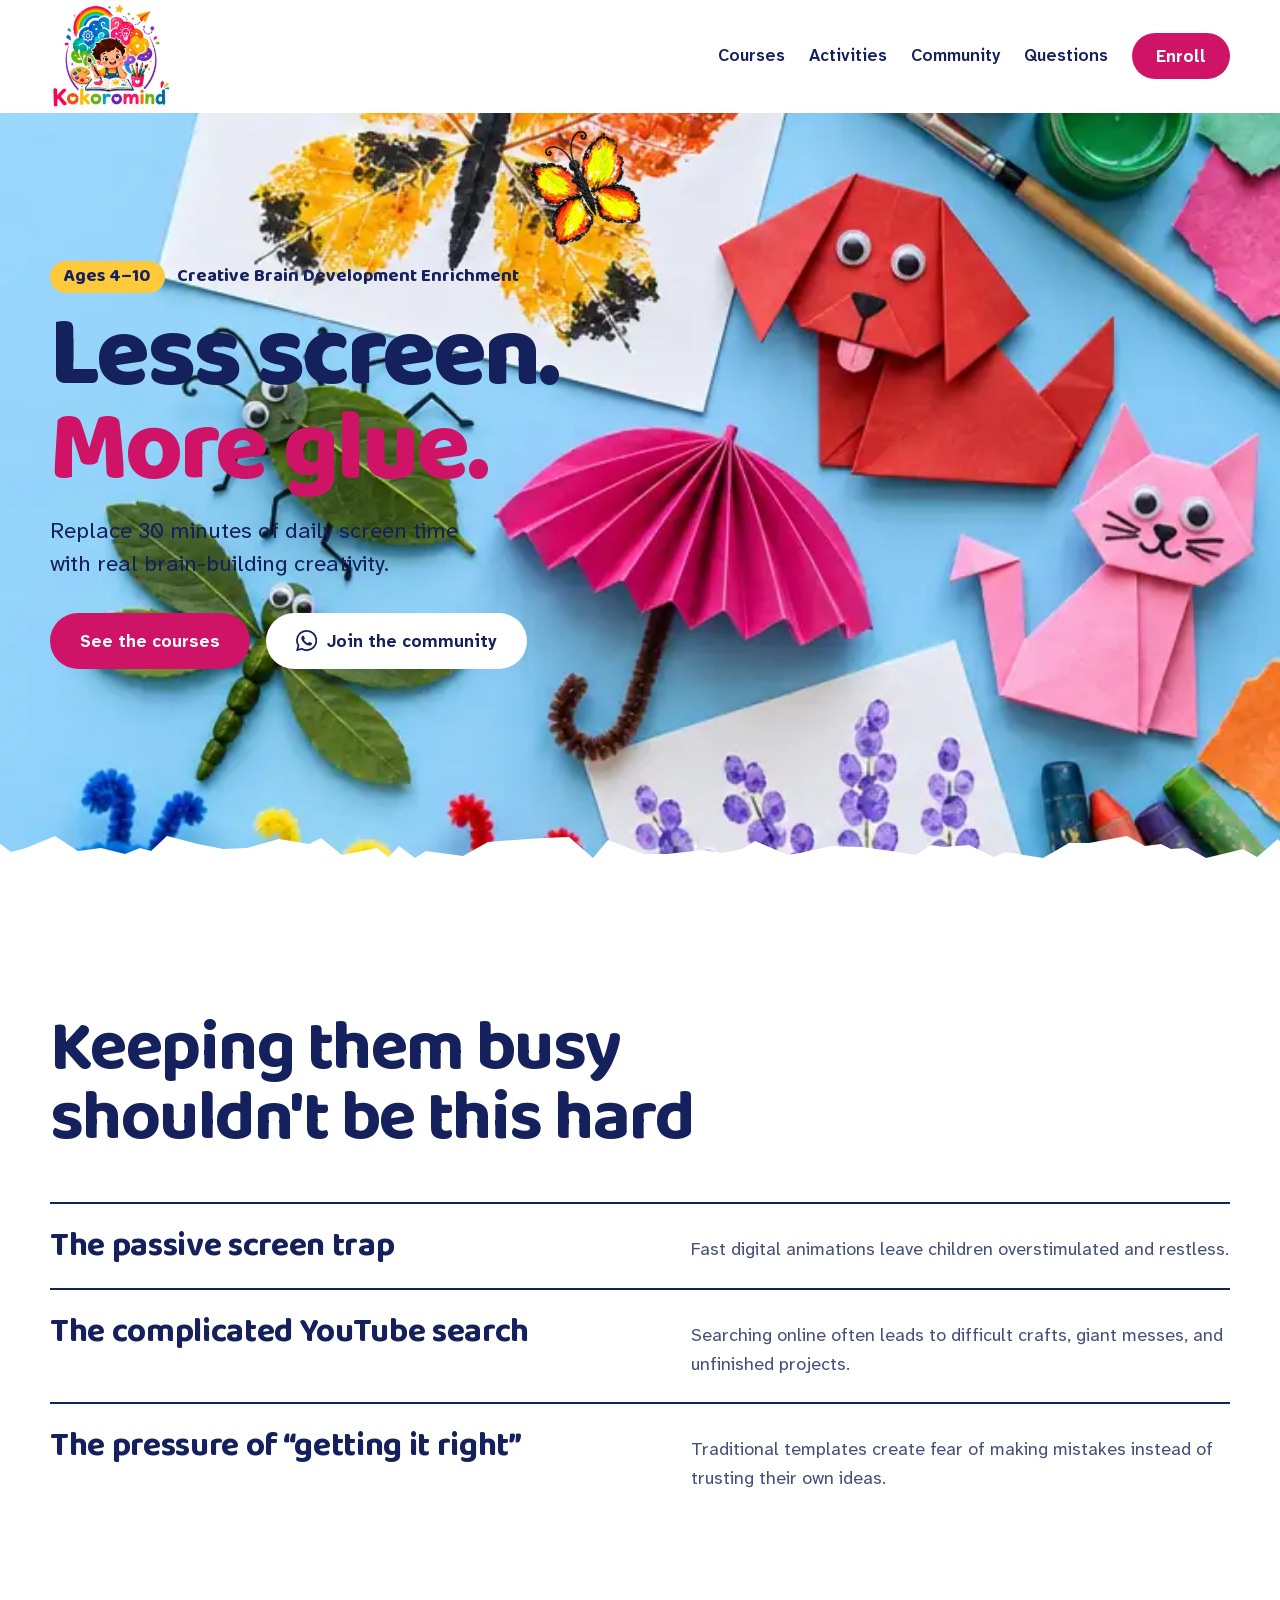
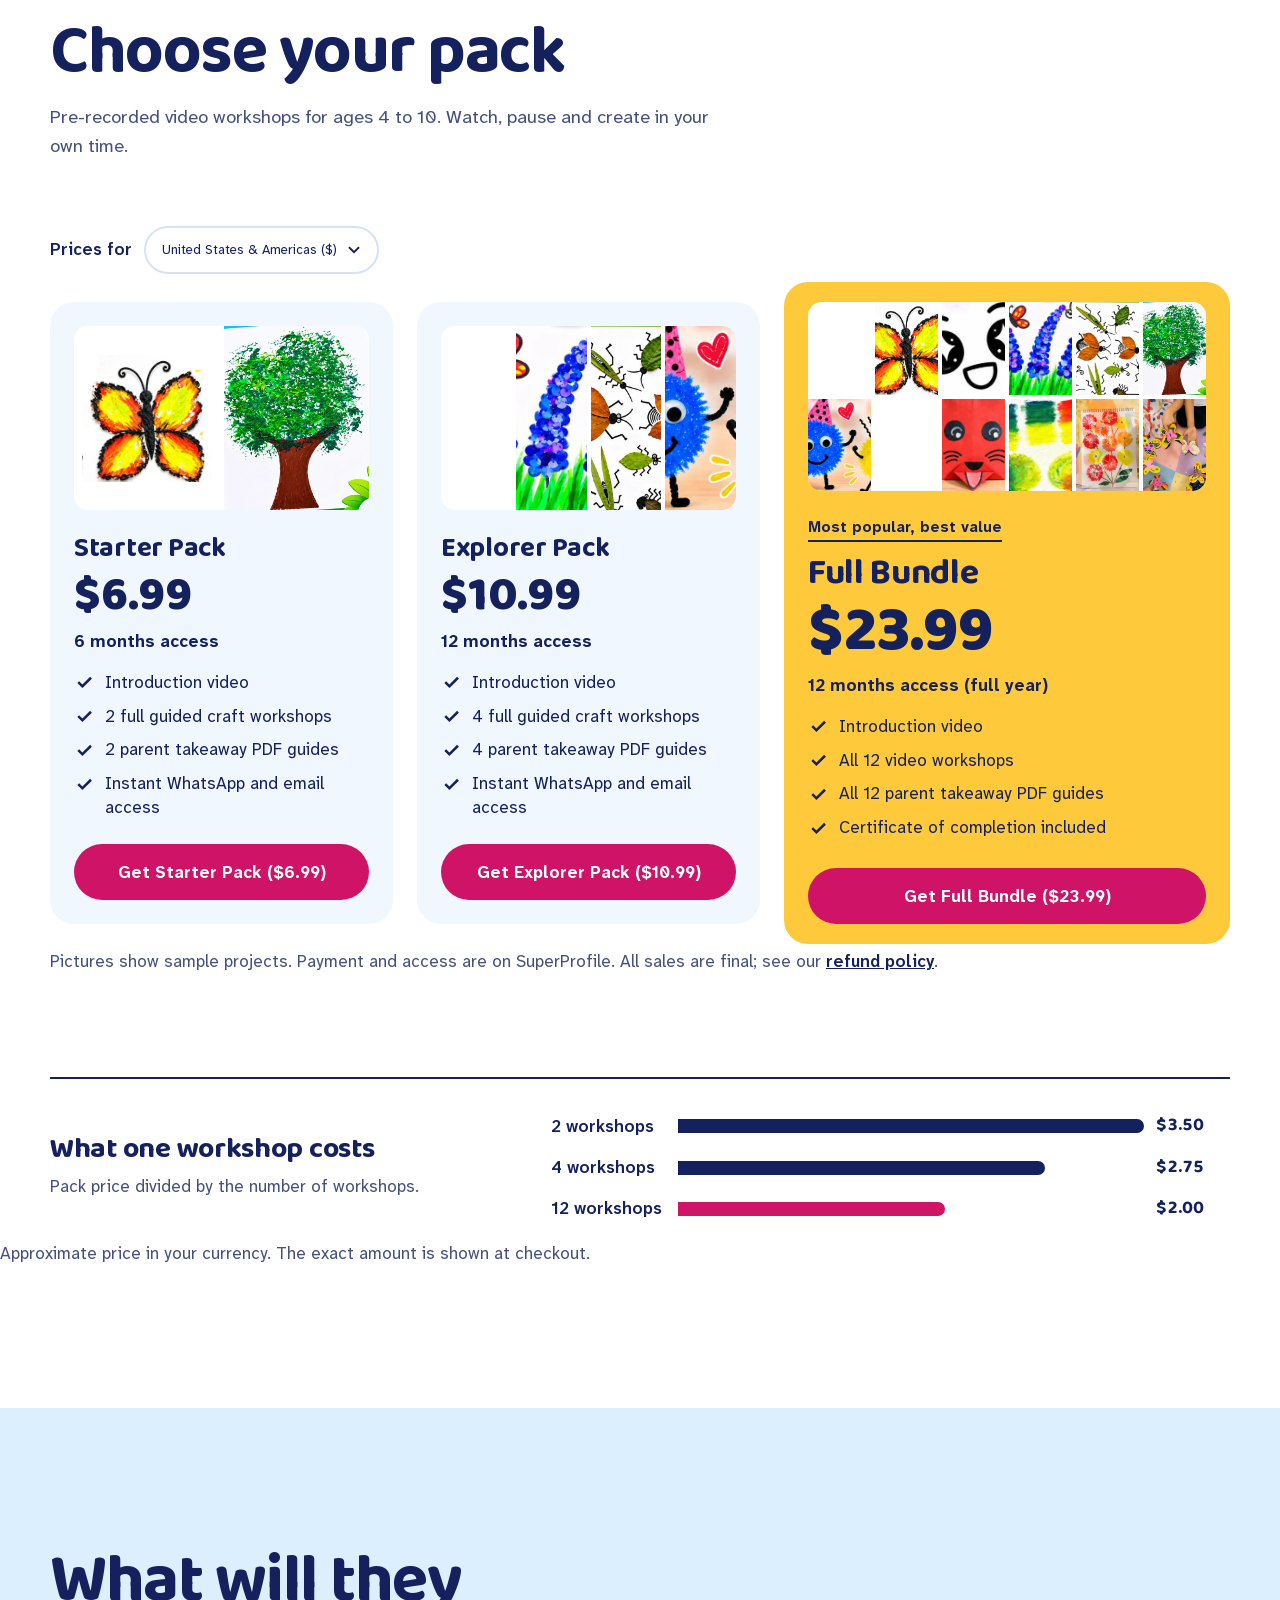
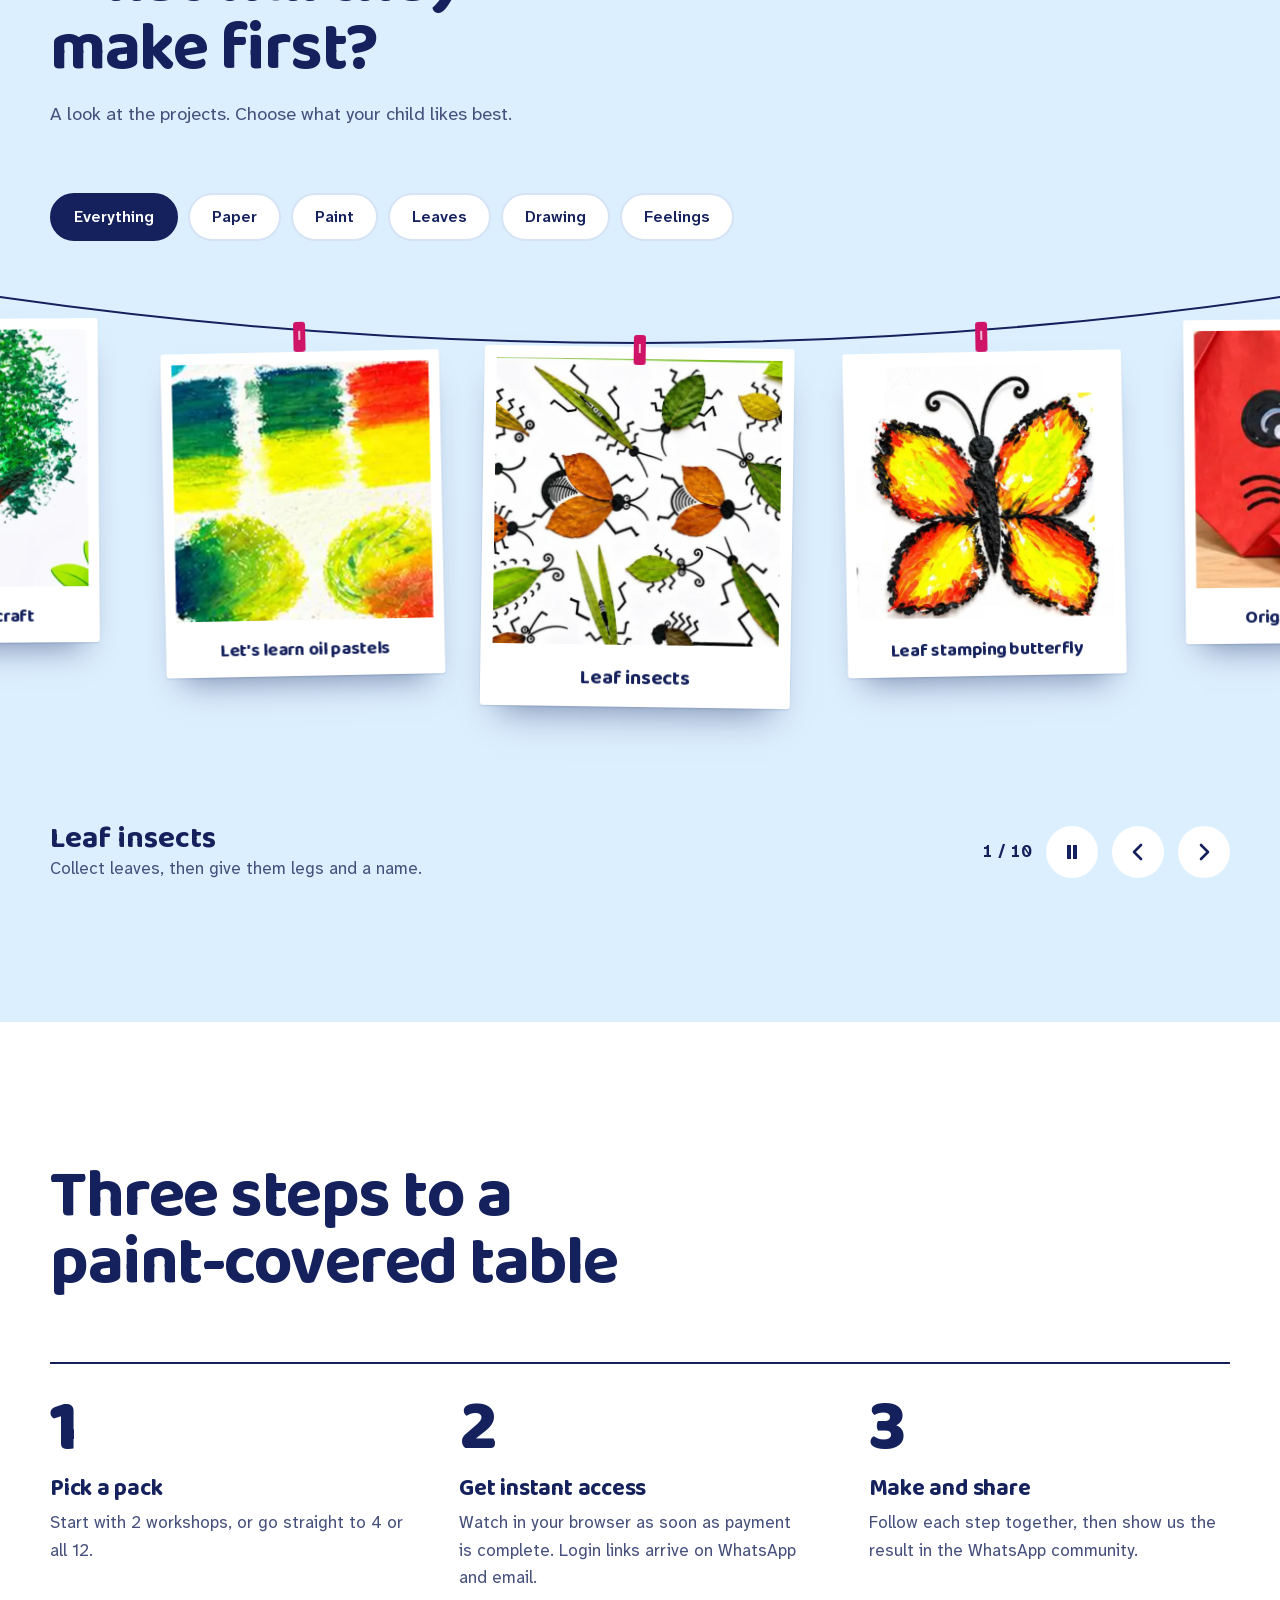
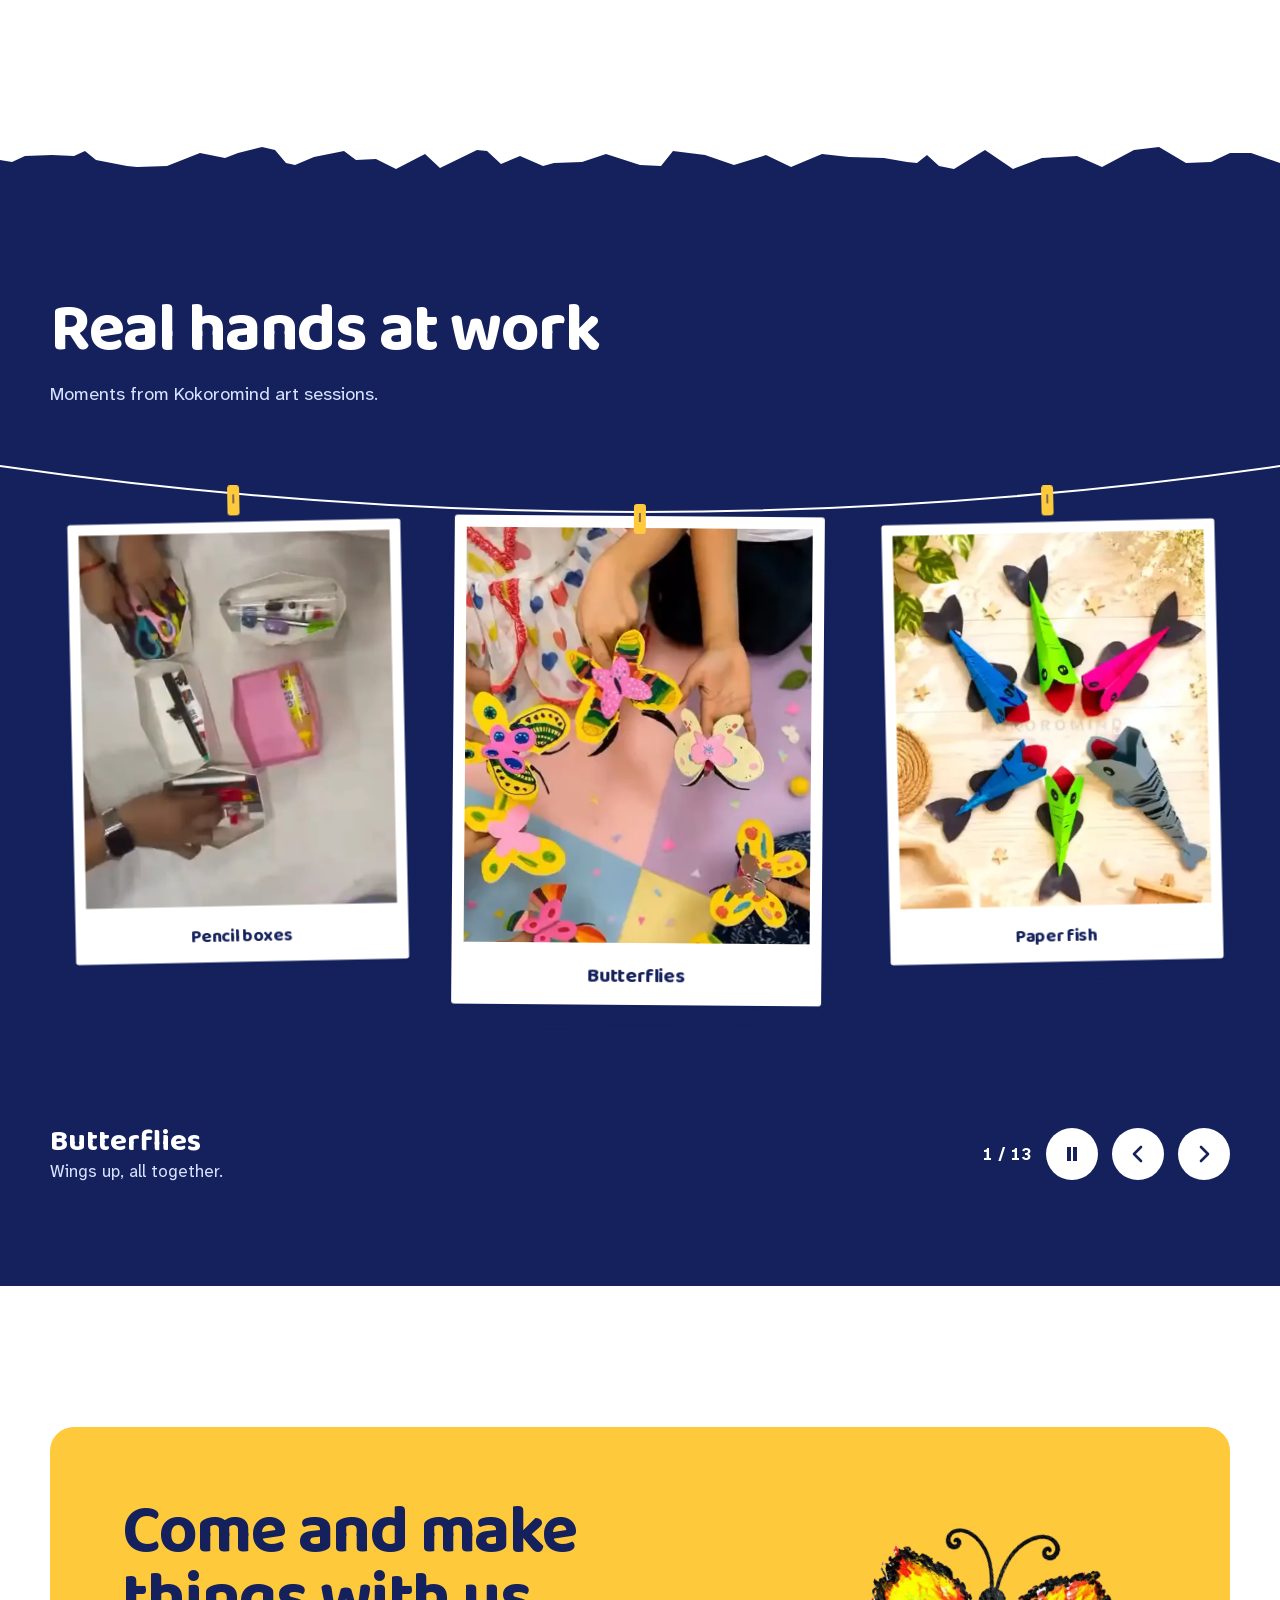
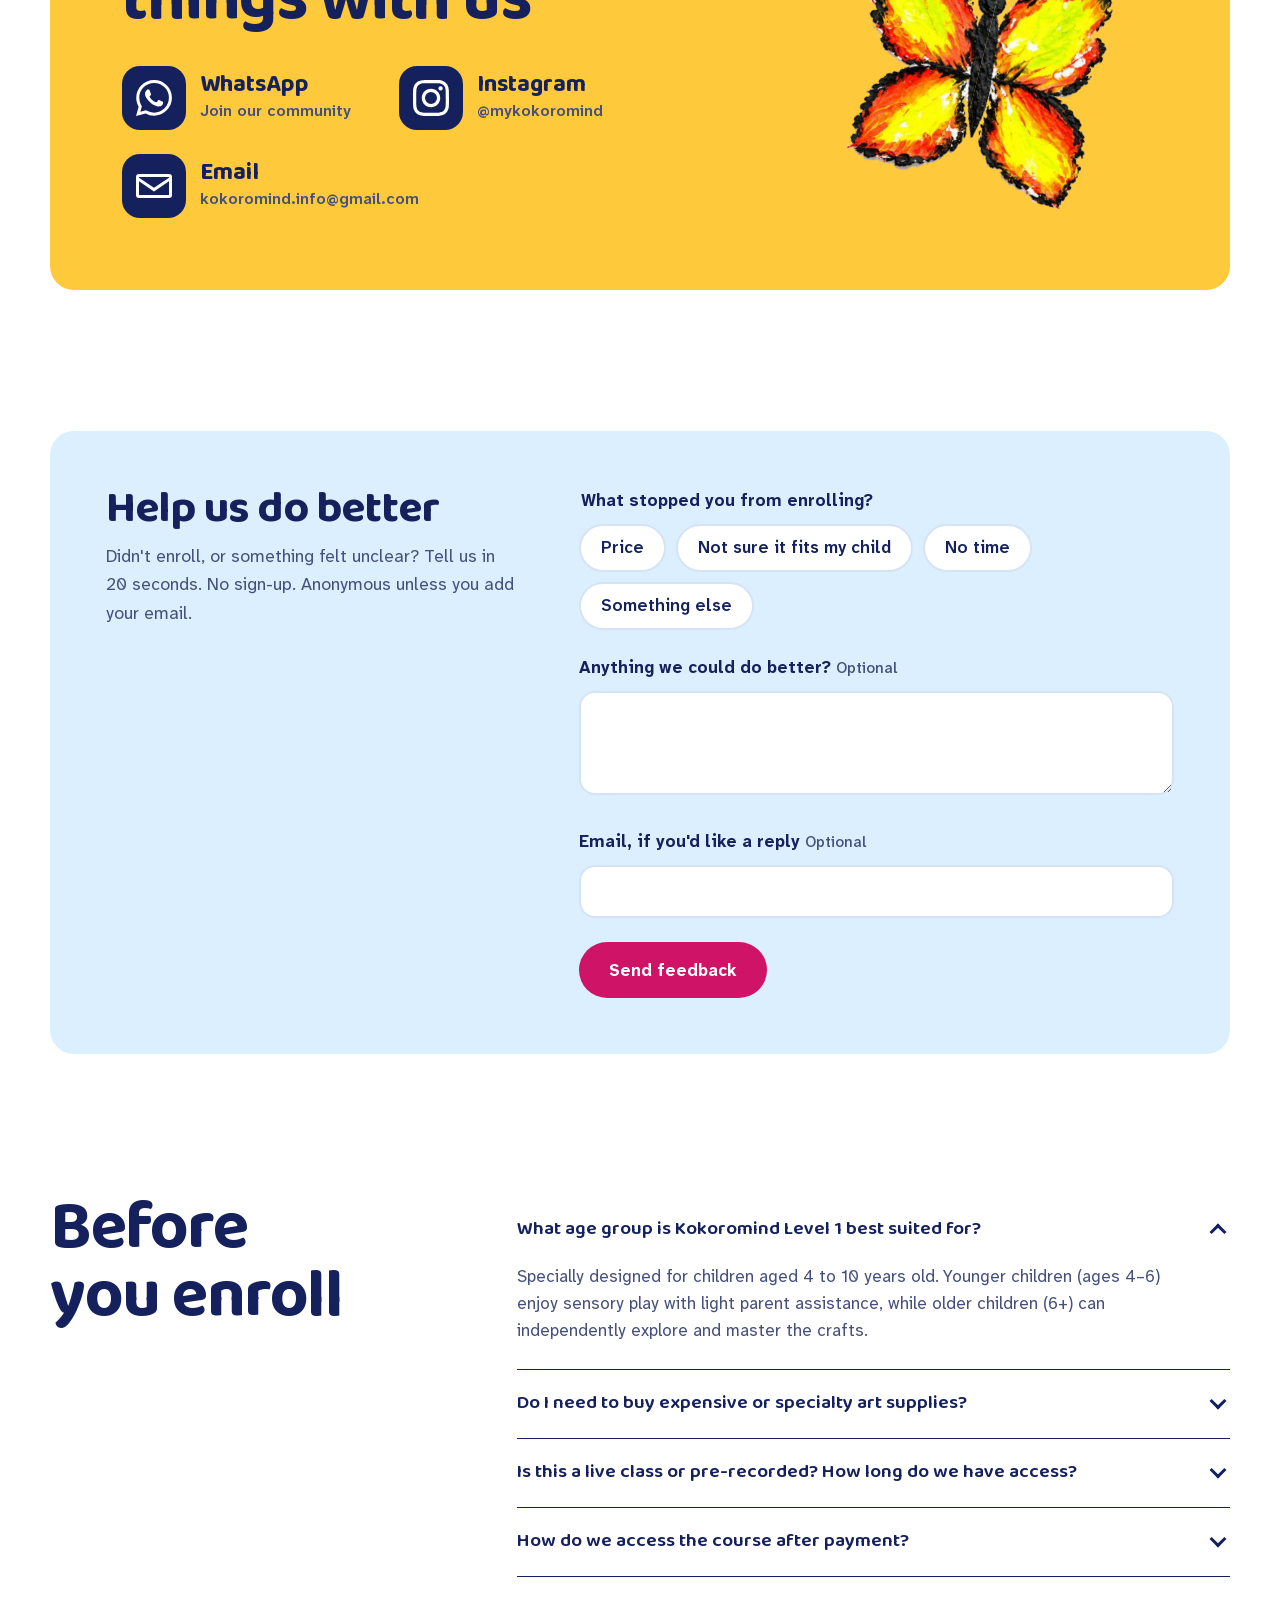
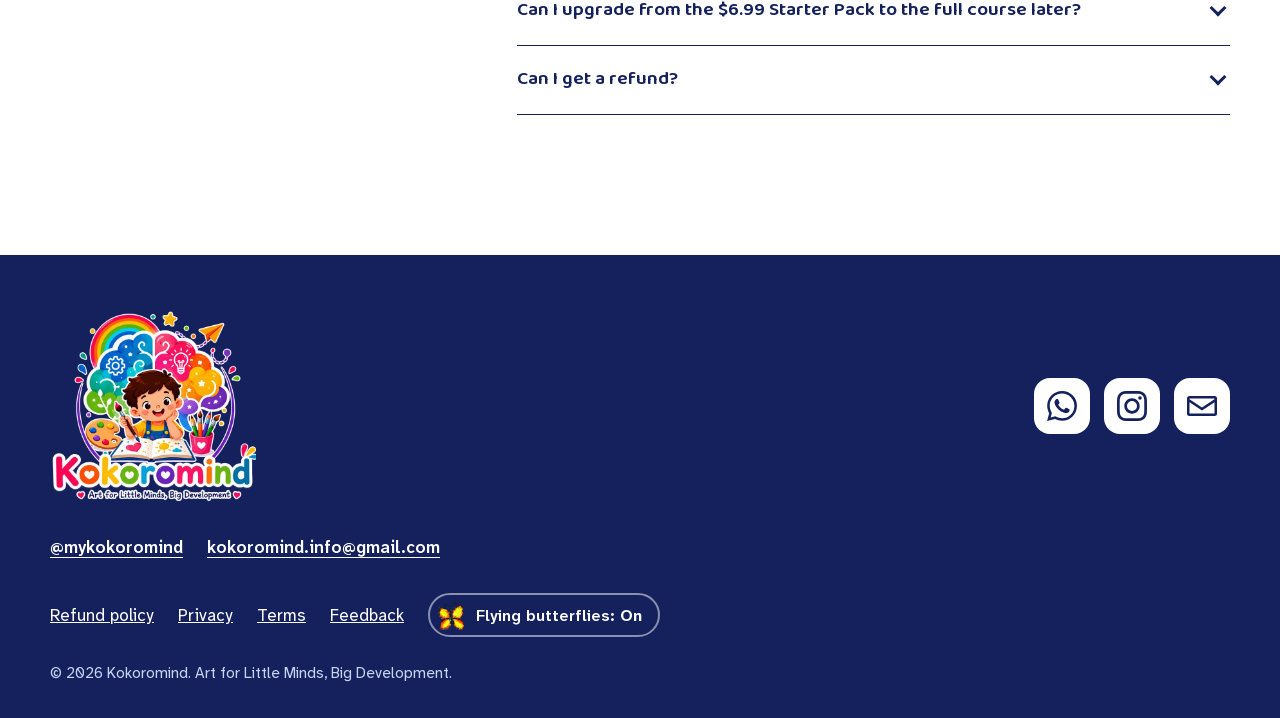
==== commit 76cd3f75: "Bring back the three-card pricing layout; add hover pop-up - Starter, Explorer and Full Bundle side " ====
--- a/index.html
+++ b/index.html
@@ -22,7 +22,7 @@
 <link rel="preload" href="assets/fonts/atkinson.woff2" as="font" type="font/woff2" crossorigin>
 <link rel="preload" as="image" type="image/webp" href="assets/img/hero.webp" media="(min-width:761px)" fetchpriority="high">
 <link rel="preload" as="image" type="image/webp" href="assets/img/hero-mobile.webp" media="(max-width:760px)" fetchpriority="high">
-<link rel="stylesheet" href="assets/css/tokens.css?v=2"><link rel="stylesheet" href="assets/css/courses.css?v=16">
+<link rel="stylesheet" href="assets/css/tokens.css?v=2"><link rel="stylesheet" href="assets/css/courses.css?v=20">
 <script type="application/ld+json">{"@context": "https://schema.org", "@graph": [{"@type": "Organization", "@id": "https://kokoromind.in/#org", "name": "Kokoromind", "url": "https://kokoromind.in/", "logo": "https://kokoromind.in/assets/img/icon.png", "sameAs": ["https://www.instagram.com/mykokoromind/"], "email": "kokoromind.info@gmail.com"}, {"@type": "WebPage", "@id": "https://kokoromind.in/", "url": "https://kokoromind.in/", "name": "Art & Craft Courses for Kids", "isPartOf": {"@id": "https://kokoromind.in/#site"}, "primaryImageOfPage": "https://kokoromind.in/assets/img/og-courses.jpg"}, {"@type": "WebSite", "@id": "https://kokoromind.in/#site", "url": "https://kokoromind.in/", "name": "Kokoromind"}, {"@type": "BreadcrumbList", "itemListElement": [{"@type": "ListItem", "position": 1, "name": "Home", "item": "https://kokoromind.in/"}]}, {"@type": "ItemList", "itemListElement": [{"@type": "ListItem", "position": 1, "item": {"@type": "Course", "name": "Starter Pack: 2 video craft workshops for kids aged 4 to 10", "description": "Two guided video craft workshops and parent guides. 6 months access.", "url": "https://kokoromind.in/#courses", "inLanguage": "en", "audience": {"@type": "PeopleAudience", "suggestedMinAge": 4, "suggestedMaxAge": 10}, "about": "Creative brain development through art and craft", "provider": {"@id": "https://kokoromind.in/#org"}, "offers": {"@type": "Offer", "price": "199", "priceCurrency": "INR", "category": "Paid", "url": "https://superprofile.bio/course/kokoromind-course-1-starter"}}}, {"@type": "ListItem", "position": 2, "item": {"@type": "Course", "name": "Explorer Pack: 4 video craft workshops for kids aged 4 to 10", "description": "Four guided video craft workshops and parent guides. 12 months access.", "url": "https://kokoromind.in/#courses", "inLanguage": "en", "audience": {"@type": "PeopleAudience", "suggestedMinAge": 4, "suggestedMaxAge": 10}, "about": "Creative brain development through art and craft", "provider": {"@id": "https://kokoromind.in/#org"}, "offers": {"@type": "Offer", "price": "299", "priceCurrency": "INR", "category": "Paid", "url": "https://superprofile.bio/course/kokoromind-course-1-explorer"}}}, {"@type": "ListItem", "position": 3, "item": {"@type": "Course", "name": "Full Bundle: 12 video craft workshops for kids aged 4 to 10", "description": "Twelve guided video craft workshops, parent guides and a certificate of completion. 12 months access.", "url": "https://kokoromind.in/#courses", "inLanguage": "en", "audience": {"@type": "PeopleAudience", "suggestedMinAge": 4, "suggestedMaxAge": 10}, "about": "Creative brain development through art and craft", "provider": {"@id": "https://kokoromind.in/#org"}, "offers": {"@type": "Offer", "price": "799", "priceCurrency": "INR", "category": "Paid", "url": "https://superprofile.bio/course/kokoromind-course-1-full"}}}]}, {"@type": "FAQPage", "mainEntity": [{"@type": "Question", "name": "What age group is Kokoromind Level 1 best suited for?", "acceptedAnswer": {"@type": "Answer", "text": "Specially designed for children aged 4 to 10 years old. Younger children (ages 4–6) enjoy sensory play with light parent assistance, while older children (6+) can independently explore and master the crafts."}}, {"@type": "Question", "name": "Do I need to buy expensive or specialty art supplies?", "acceptedAnswer": {"@type": "Answer", "text": "Not at all! All activities use simple, everyday materials you already have at home, such as basic crayons, plain drawing paper, pencils, safety scissors, and fallen leaves or pebbles."}}, {"@type": "Question", "name": "Is this a live class or pre-recorded? How long do we have access?", "acceptedAnswer": {"@type": "Answer", "text": "These are pre-recorded high-definition video workshops. The Explorer Pack and Full Bundle include 12 full months of access, and the Starter Pack includes 6 months. Your child can watch, pause, rewind, and create anytime that fits your family's routine."}}, {"@type": "Question", "name": "How do we access the course after payment?", "acceptedAnswer": {"@type": "Answer", "text": "Access is instant! As soon as payment is complete, you can watch right in your browser, and direct login links are sent to your WhatsApp and email."}}, {"@type": "Question", "name": "Can I upgrade from the ₹199 Starter Pack to the full course later?", "acceptedAnswer": {"@type": "Answer", "text": "Yes! Inside your student dashboard, you can easily upgrade to unlock all remaining workshops and guides at any time."}}, {"@type": "Question", "name": "Can I get a refund?", "acceptedAnswer": {"@type": "Answer", "text": "No. Because access to the videos and guides is instant, all sales are final. If you were charged twice, or we cannot fix your access within 7 days, we will refund you. See our refund policy."}}]}]}</script>
 <link rel="stylesheet" href="assets/css/butterflies.css"></head>
 <body>
@@ -52,35 +52,33 @@
 </div></section>
 <section class="section" id="courses"><div class="wrap">
 <div class="intro"><h2>Choose your pack</h2><p>Pre-recorded video workshops for ages 4 to 10. Watch, pause and create in your own time.</p></div><div class="region" hidden><label for="region">Prices for</label><select id="region"></select></div>
-<div class="courses"><article class="course t3 big place" id="pack-12" style="--i:2;--tilt:-1deg">
+<div class="courses"><article class="course t1 place" id="pack-2" style="--i:0;--tilt:-2deg">
+<div class="pile p2" aria-hidden="true"><img src="assets/img/butterfly.webp" width="600" height="588" alt="" loading="lazy" decoding="async"><img src="assets/img/tree.webp" width="560" height="698" alt="" loading="lazy" decoding="async"></div>
+<div class="cbody"><h3>Starter Pack</h3>
+<p class="price"><span class="amt"><span class="money" data-p="s"><span class="rs">₹</span>199</span></span><span class="was" data-india-only><s><span class="sr">Regular price </span><span class="money" data-p="ws"><span class="rs">₹</span>299</span></s> <b>33% off</b></span></p>
+<p class="access">6 months access</p>
+<ul class="inc"><li><svg class="icon" viewBox="0 0 24 24" aria-hidden="true"><path d="M9.500 18.200 3.800 12.500l2-2 3.700 3.700 8.700-8.700 2 2z"/></svg>Introduction video</li><li><svg class="icon" viewBox="0 0 24 24" aria-hidden="true"><path d="M9.500 18.200 3.800 12.500l2-2 3.700 3.700 8.700-8.700 2 2z"/></svg>2 full guided craft workshops</li><li><svg class="icon" viewBox="0 0 24 24" aria-hidden="true"><path d="M9.500 18.200 3.800 12.500l2-2 3.700 3.700 8.700-8.700 2 2z"/></svg>2 parent takeaway PDF guides</li><li><svg class="icon" viewBox="0 0 24 24" aria-hidden="true"><path d="M9.500 18.200 3.800 12.500l2-2 3.700 3.700 8.700-8.700 2 2z"/></svg>Instant WhatsApp and email access</li></ul>
+<!-- ENROLL LINK: Starter Pack (199) -->
+<a class="btn" data-course="199" href="https://superprofile.bio/course/kokoromind-course-1-starter" target="_blank" rel="noopener"><span>Get Starter Pack (<span class="money" data-p="s"><span class="rs">₹</span>199</span>)</span><span class="sr">, opens SuperProfile</span></a></div>
+</article><article class="course t2 place" id="pack-4" style="--i:1;--tilt:1.5deg">
+<div class="pile p4" aria-hidden="true"><img src="assets/img/collage.webp" width="560" height="702" alt="" loading="lazy" decoding="async"><img src="assets/img/lavender.webp" width="720" height="402" alt="" loading="lazy" decoding="async"><img src="assets/img/insects.webp" width="720" height="584" alt="" loading="lazy" decoding="async"><img src="assets/img/monsters.webp" width="640" height="474" alt="" loading="lazy" decoding="async"></div>
+<div class="cbody"><h3>Explorer Pack</h3>
+<p class="price"><span class="amt"><span class="money" data-p="e"><span class="rs">₹</span>299</span></span><span class="was" data-india-only><s><span class="sr">Regular price </span><span class="money" data-p="we"><span class="rs">₹</span>499</span></s> <b>40% off</b></span></p>
+<p class="access">12 months access</p>
+<ul class="inc"><li><svg class="icon" viewBox="0 0 24 24" aria-hidden="true"><path d="M9.500 18.200 3.800 12.500l2-2 3.700 3.700 8.700-8.700 2 2z"/></svg>Introduction video</li><li><svg class="icon" viewBox="0 0 24 24" aria-hidden="true"><path d="M9.500 18.200 3.800 12.500l2-2 3.700 3.700 8.700-8.700 2 2z"/></svg>4 full guided craft workshops</li><li><svg class="icon" viewBox="0 0 24 24" aria-hidden="true"><path d="M9.500 18.200 3.800 12.500l2-2 3.700 3.700 8.700-8.700 2 2z"/></svg>4 parent takeaway PDF guides</li><li><svg class="icon" viewBox="0 0 24 24" aria-hidden="true"><path d="M9.500 18.200 3.800 12.500l2-2 3.700 3.700 8.700-8.700 2 2z"/></svg>Instant WhatsApp and email access</li></ul>
+<!-- ENROLL LINK: Explorer Pack (299) -->
+<a class="btn" data-course="299" href="https://superprofile.bio/course/kokoromind-course-1-explorer" target="_blank" rel="noopener"><span>Get Explorer Pack (<span class="money" data-p="e"><span class="rs">₹</span>299</span>)</span><span class="sr">, opens SuperProfile</span></a></div>
+</article><article class="course t3 big place" id="pack-12" style="--i:2;--tilt:-1deg">
 <div class="pile-box"><div class="pile p12" aria-hidden="true"><img src="assets/img/collage.webp" width="560" height="702" alt="" loading="lazy" decoding="async"><img src="assets/img/butterfly.webp" width="600" height="588" alt="" loading="lazy" decoding="async"><img src="assets/img/eyes.webp" width="560" height="422" alt="" loading="lazy" decoding="async"><img src="assets/img/lavender.webp" width="720" height="402" alt="" loading="lazy" decoding="async"><img src="assets/img/insects.webp" width="720" height="584" alt="" loading="lazy" decoding="async"><img src="assets/img/tree.webp" width="560" height="698" alt="" loading="lazy" decoding="async"><img src="assets/img/monsters.webp" width="640" height="474" alt="" loading="lazy" decoding="async"><img src="assets/img/umbrella.webp" width="720" height="576" alt="" loading="lazy" decoding="async"><img src="assets/img/origami.webp" width="720" height="400" alt="" loading="lazy" decoding="async"><img src="assets/img/pastels.webp" width="480" height="372" alt="" loading="lazy" decoding="async"><img src="assets/img/poster-flowers.webp" width="480" height="640" alt="" loading="lazy" decoding="async"><img src="assets/img/poster-butterflies.webp" width="480" height="640" alt="" loading="lazy" decoding="async"></div></div>
 <div class="cbody"><p class="tag">Most popular, best value</p><h3>Full Bundle</h3>
 <p class="price"><span class="amt"><span class="money" data-p="f"><span class="rs">₹</span>799</span></span><span class="was" data-india-only><s><span class="sr">Regular price </span><span class="money" data-p="w"><span class="rs">₹</span>1,500</span></s> <b>47% off</b></span></p>
 <p class="access">12 months access (full year)</p>
-<ul class="inc"><li><svg class="icon" viewBox="0 0 24 24" aria-hidden="true"><path d="M9.500 18.200 3.800 12.500l2-2 3.700 3.700 8.700-8.700 2 2z"/></svg>Intro video + all 12 workshops</li><li><svg class="icon" viewBox="0 0 24 24" aria-hidden="true"><path d="M9.500 18.200 3.800 12.500l2-2 3.700 3.700 8.700-8.700 2 2z"/></svg>All 12 parent PDF guides</li><li><svg class="icon" viewBox="0 0 24 24" aria-hidden="true"><path d="M9.500 18.200 3.800 12.500l2-2 3.700 3.700 8.700-8.700 2 2z"/></svg>Certificate of completion</li></ul>
+<ul class="inc"><li><svg class="icon" viewBox="0 0 24 24" aria-hidden="true"><path d="M9.500 18.200 3.800 12.500l2-2 3.700 3.700 8.700-8.700 2 2z"/></svg>Introduction video</li><li><svg class="icon" viewBox="0 0 24 24" aria-hidden="true"><path d="M9.500 18.200 3.800 12.500l2-2 3.700 3.700 8.700-8.700 2 2z"/></svg>All 12 video workshops</li><li><svg class="icon" viewBox="0 0 24 24" aria-hidden="true"><path d="M9.500 18.200 3.800 12.500l2-2 3.700 3.700 8.700-8.700 2 2z"/></svg>All 12 parent takeaway PDF guides</li><li><svg class="icon" viewBox="0 0 24 24" aria-hidden="true"><path d="M9.500 18.200 3.800 12.500l2-2 3.700 3.700 8.700-8.700 2 2z"/></svg>Certificate of completion included</li></ul>
 <!-- ENROLL LINK: Full Bundle (799) -->
 <a class="btn" data-course="799" href="https://superprofile.bio/course/kokoromind-course-1-full" target="_blank" rel="noopener"><span>Get Full Bundle (<span class="money" data-p="f"><span class="rs">₹</span>799</span>)</span><span class="sr">, opens SuperProfile</span></a></div>
-</article>
-<p class="try">Just trying it out? Start smaller.</p>
-<article class="course t1 place" id="pack-2" style="--i:0;--tilt:-2deg">
-<div class="pile p2" aria-hidden="true"><img src="assets/img/butterfly.webp" width="600" height="588" alt="" loading="lazy" decoding="async"><img src="assets/img/tree.webp" width="560" height="698" alt="" loading="lazy" decoding="async"></div>
-<div class="cbody"><h3>Starter Pack</h3>
-<p class="price"><span class="amt"><span class="money" data-p="s"><span class="rs">₹</span>199</span></span><span class="was" data-india-only><s><span class="sr">Regular price </span><span class="money" data-p="ws"><span class="rs">₹</span>299</span></s> <b>33% off</b></span></p>
-<p class="access">6 months access</p>
-<ul class="inc"><li><svg class="icon" viewBox="0 0 24 24" aria-hidden="true"><path d="M9.500 18.200 3.800 12.500l2-2 3.700 3.700 8.700-8.700 2 2z"/></svg>Intro video + 2 guided workshops</li><li><svg class="icon" viewBox="0 0 24 24" aria-hidden="true"><path d="M9.500 18.200 3.800 12.500l2-2 3.700 3.700 8.700-8.700 2 2z"/></svg>2 parent PDF guides</li><li><svg class="icon" viewBox="0 0 24 24" aria-hidden="true"><path d="M9.500 18.200 3.800 12.500l2-2 3.700 3.700 8.700-8.700 2 2z"/></svg>Instant WhatsApp &amp; email access</li></ul>
-<!-- ENROLL LINK: Starter Pack (199) -->
-<a class="btn line" data-course="199" href="https://superprofile.bio/course/kokoromind-course-1-starter" target="_blank" rel="noopener"><span>Get Starter Pack (<span class="money" data-p="s"><span class="rs">₹</span>199</span>)</span><span class="sr">, opens SuperProfile</span></a></div>
-</article>
-<article class="course t2 place" id="pack-4" style="--i:1;--tilt:1.5deg">
-<div class="pile p4" aria-hidden="true"><img src="assets/img/collage.webp" width="560" height="702" alt="" loading="lazy" decoding="async"><img src="assets/img/lavender.webp" width="720" height="402" alt="" loading="lazy" decoding="async"><img src="assets/img/insects.webp" width="720" height="584" alt="" loading="lazy" decoding="async"><img src="assets/img/monsters.webp" width="640" height="474" alt="" loading="lazy" decoding="async"></div>
-<div class="cbody"><h3>Explorer Pack</h3>
-<p class="price"><span class="amt"><span class="money" data-p="e"><span class="rs">₹</span>299</span></span><span class="was" data-india-only><s><span class="sr">Regular price </span><span class="money" data-p="we"><span class="rs">₹</span>499</span></s> <b>40% off</b></span></p>
-<p class="access">12 months access</p>
-<ul class="inc"><li><svg class="icon" viewBox="0 0 24 24" aria-hidden="true"><path d="M9.500 18.200 3.800 12.500l2-2 3.700 3.700 8.700-8.700 2 2z"/></svg>Intro video + 4 guided workshops</li><li><svg class="icon" viewBox="0 0 24 24" aria-hidden="true"><path d="M9.500 18.200 3.800 12.500l2-2 3.700 3.700 8.700-8.700 2 2z"/></svg>4 parent PDF guides</li><li><svg class="icon" viewBox="0 0 24 24" aria-hidden="true"><path d="M9.500 18.200 3.800 12.500l2-2 3.700 3.700 8.700-8.700 2 2z"/></svg>Instant WhatsApp &amp; email access</li></ul>
-<!-- ENROLL LINK: Explorer Pack (299) -->
-<a class="btn line" data-course="299" href="https://superprofile.bio/course/kokoromind-course-1-explorer" target="_blank" rel="noopener"><span>Get Explorer Pack (<span class="money" data-p="e"><span class="rs">₹</span>299</span>)</span><span class="sr">, opens SuperProfile</span></a></div>
 </article></div>
 <p class="note">Pictures show sample projects. Payment and access are on SuperProfile. All sales are final; see our <a href="policies/#refund">refund policy</a>.</p>
+<div class="value rv"><div><h3>What one workshop costs</h3><p>Pack price divided by the number of workshops.</p></div><dl class="bars"><div style="--i:0"><dt>2 workshops</dt><dd class="track"><span class="bar" data-p="s" style="--w:100%;--c:var(--ink)"></span></dd><dd><span class="money" data-p="s" data-div="2"><span class="rs">₹</span>99.50</span></dd></div><div style="--i:1"><dt>4 workshops</dt><dd class="track"><span class="bar" data-p="e" style="--w:75.1%;--c:var(--ink)"></span></dd><dd><span class="money" data-p="e" data-div="4"><span class="rs">₹</span>74.75</span></dd></div><div style="--i:2"><dt>12 workshops</dt><dd class="track"><span class="bar" data-p="f" style="--w:66.9%;--c:var(--pink)"></span></dd><dd><span class="money" data-p="f" data-div="12"><span class="rs">₹</span>66.58</span></dd></div></dl></div>
 </div><p class="fx-note" hidden>Approximate price in your currency. The exact amount is shown at checkout.</p></section>
 <section class="section make" id="activities"><div class="wrap">
 <div class="intro"><h2>What will they make first?</h2><p>A look at the projects. Choose what your child likes best.</p></div>
--- a/assets/css/courses.css
+++ b/assets/css/courses.css
@@ -462,23 +462,12 @@
 /* colour: navy, white, sky, yellow, pink */
 .badge.wa,.badge.ig,.badge.ml{background:var(--ink);color:#fff}
 .foot .badge.wa,.foot .badge.ig,.foot .badge.ml{background:#fff;color:var(--ink)}
-.course:not(.big){background:#fff;box-shadow:inset 0 0 0 2px var(--line)}
-/* hierarchy: Full Bundle is the one solid action */
-.course .btn.line{background:#fff;color:var(--ink);box-shadow:inset 0 0 0 2px var(--ink)}
-@media(hover:hover){.course .btn.line:hover{background:var(--ink);color:#fff}}
 .inc{gap:10px}
 /* hero: short headline */
 .hero h1{font-size:clamp(3.2rem,1.4rem + 6vw,6.4rem);line-height:.95;letter-spacing:-.03em}
 .hero h1 em{font-style:normal;color:var(--pink)}
 .hero-copy>p:not(.kicker){font-size:clamp(1.15rem,1rem + .5vw,1.4rem);max-width:26rem}
-/* phone: Full Bundle first and largest */
-@media(max-width:760px){
-  .courses .course.big{order:-1;padding:24px}
-  .courses .course.big .amt{font-size:4rem}
-  .courses .course:not(.big) .pile{display:none}
-  .courses .course:not(.big) .cbody{padding-top:4px}
-  .hero h1{font-size:clamp(3rem,15vw,4.4rem)}
-}
+@media(max-width:760px){.hero h1{font-size:clamp(3rem,15vw,4.4rem)}}
 
 /* policy links */
 .note a{color:var(--ink);font-weight:600}
@@ -522,30 +511,13 @@
 .kicker .kick-text{white-space:nowrap}
 @media(max-width:760px){.hero-copy>.kicker{flex-direction:column;align-items:flex-start}.kicker .kick-text{font-size:min(1.0625rem,4.6vw)}}
 
-/* ===== packs: one hero offer, two quiet options ===== */
-.courses{grid-template-columns:1fr 1fr!important;gap:0 var(--s7)!important;align-items:start!important}
-.courses .course.big{grid-column:1/-1;display:grid;grid-template-columns:1.05fr 1fr;gap:var(--s6);align-items:center;padding:var(--s6);margin:0!important;border-radius:28px}
-.courses .course.big .pile-box{min-height:0}
-.courses .course.big .pile{aspect-ratio:4/3!important;height:auto!important;grid-template:repeat(3,1fr)/repeat(4,1fr)!important;border-radius:16px}
-.courses .course.big .cbody{padding:0}
-.courses .course.big h3{font-size:clamp(2rem,1.5rem + 1.6vw,2.8rem)}
-.courses .course.big .amt{font-size:clamp(3.4rem,2.6rem + 2.4vw,4.6rem)}
-.try{grid-column:1/-1;margin:clamp(48px,6vw,72px) 0 var(--s4);font:700 clamp(1.4rem,1.1rem + 1vw,1.8rem)/1.2 var(--head);letter-spacing:-.01em}
-.courses .course:not(.big){display:block;background:none!important;box-shadow:none!important;border-radius:0;padding:var(--s5) 0 0;border-top:2px solid var(--ink)}
-.courses .course:not(.big) .pile{display:none!important}
-.courses .course:not(.big) .cbody{padding:0}
-.courses .course:not(.big) h3{font-size:1.6rem}
-.courses .course:not(.big) .price{margin-top:var(--s2)}
-.courses .course:not(.big) .amt{font-size:2.6rem}
-.courses .course:not(.big) .inc{margin:var(--s3) 0 var(--s4);flex:none}
-.courses .course:not(.big) .btn{width:auto}
-@media(max-width:760px){
-  .courses{display:grid!important;grid-template-columns:1fr!important;gap:0!important}
-  .courses .course.big{grid-template-columns:1fr;gap:var(--s5);padding:20px}
-  .courses .course.big .btn{width:100%}
-  .courses .course:not(.big){padding-bottom:var(--s6)}
-  .courses .course:not(.big) .btn{width:100%}
-  .try{margin-top:var(--s7)}
-}
 /* ===== phone hero: shorter picture so the packs come sooner ===== */
 @media(max-width:760px){.hero-art{aspect-ratio:740/430!important;max-height:none!important}.hero-art img{object-position:center 35%}}
+
+/* pack cards pop up on hover (mouse only), and on keyboard focus */
+@media(hover:hover) and (prefers-reduced-motion:no-preference){
+  .courses .course{transition:transform .35s cubic-bezier(.3,1.4,.5,1),box-shadow .35s var(--ease)}
+  .courses .course:hover,.courses .course:focus-within{transform:translateY(-10px) scale(1.02);box-shadow:0 28px 50px -22px rgba(20,33,92,.45);z-index:2}
+  .courses .course:hover .pile img{transform:scale(1.04)}
+  .courses .course .pile img{transition:transform .5s var(--ease)}
+}
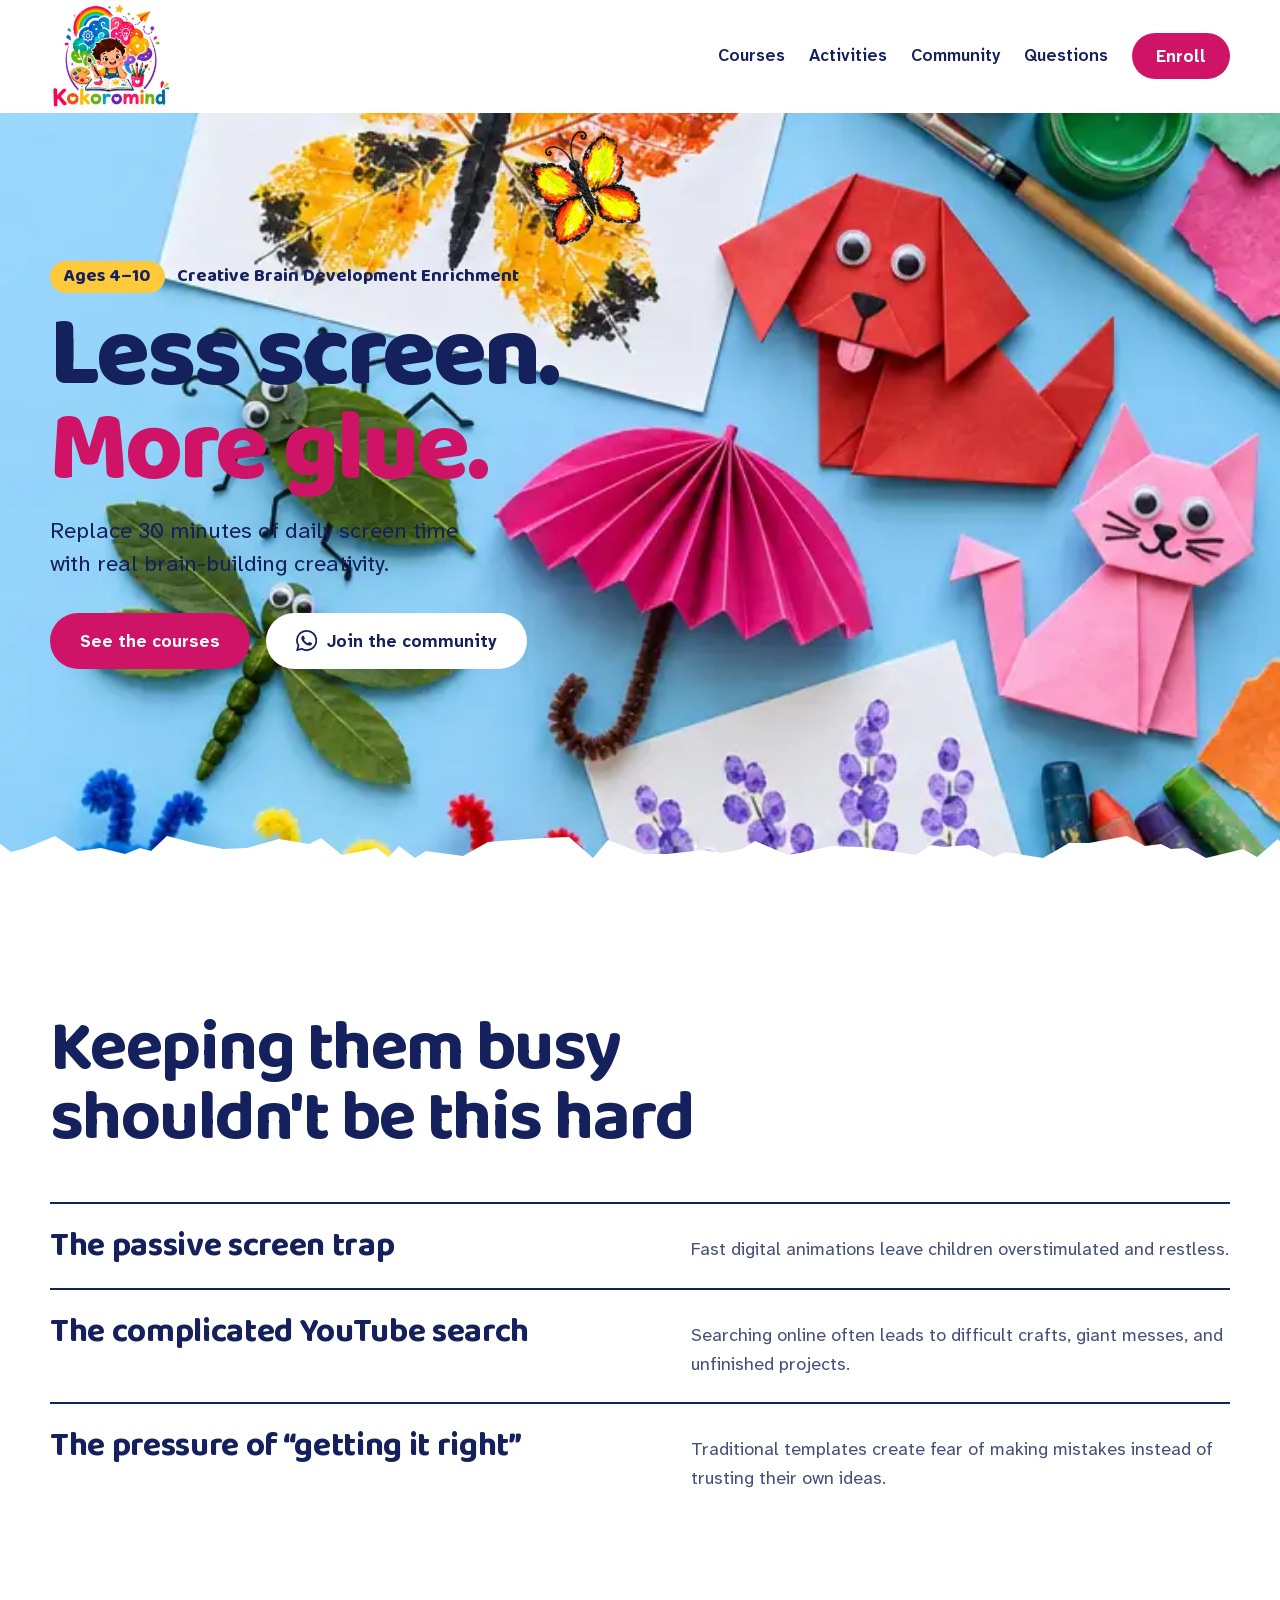
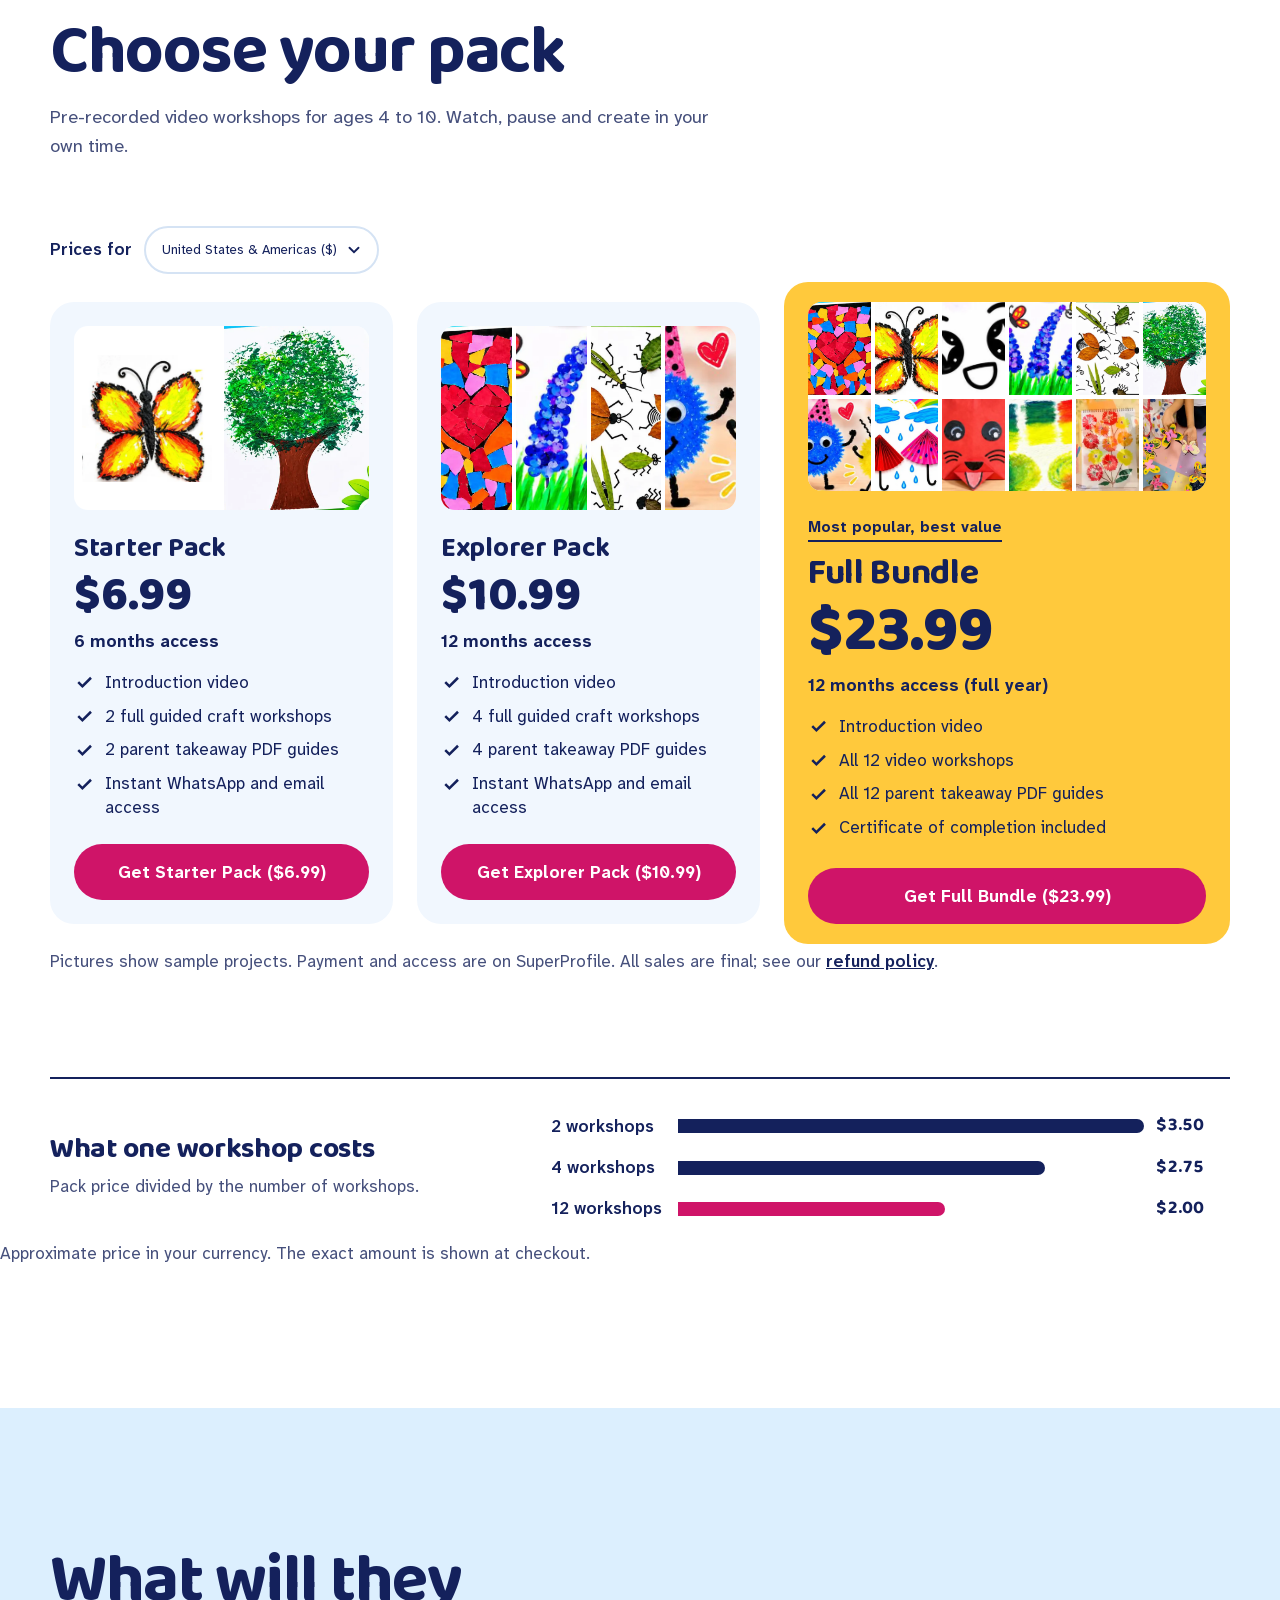
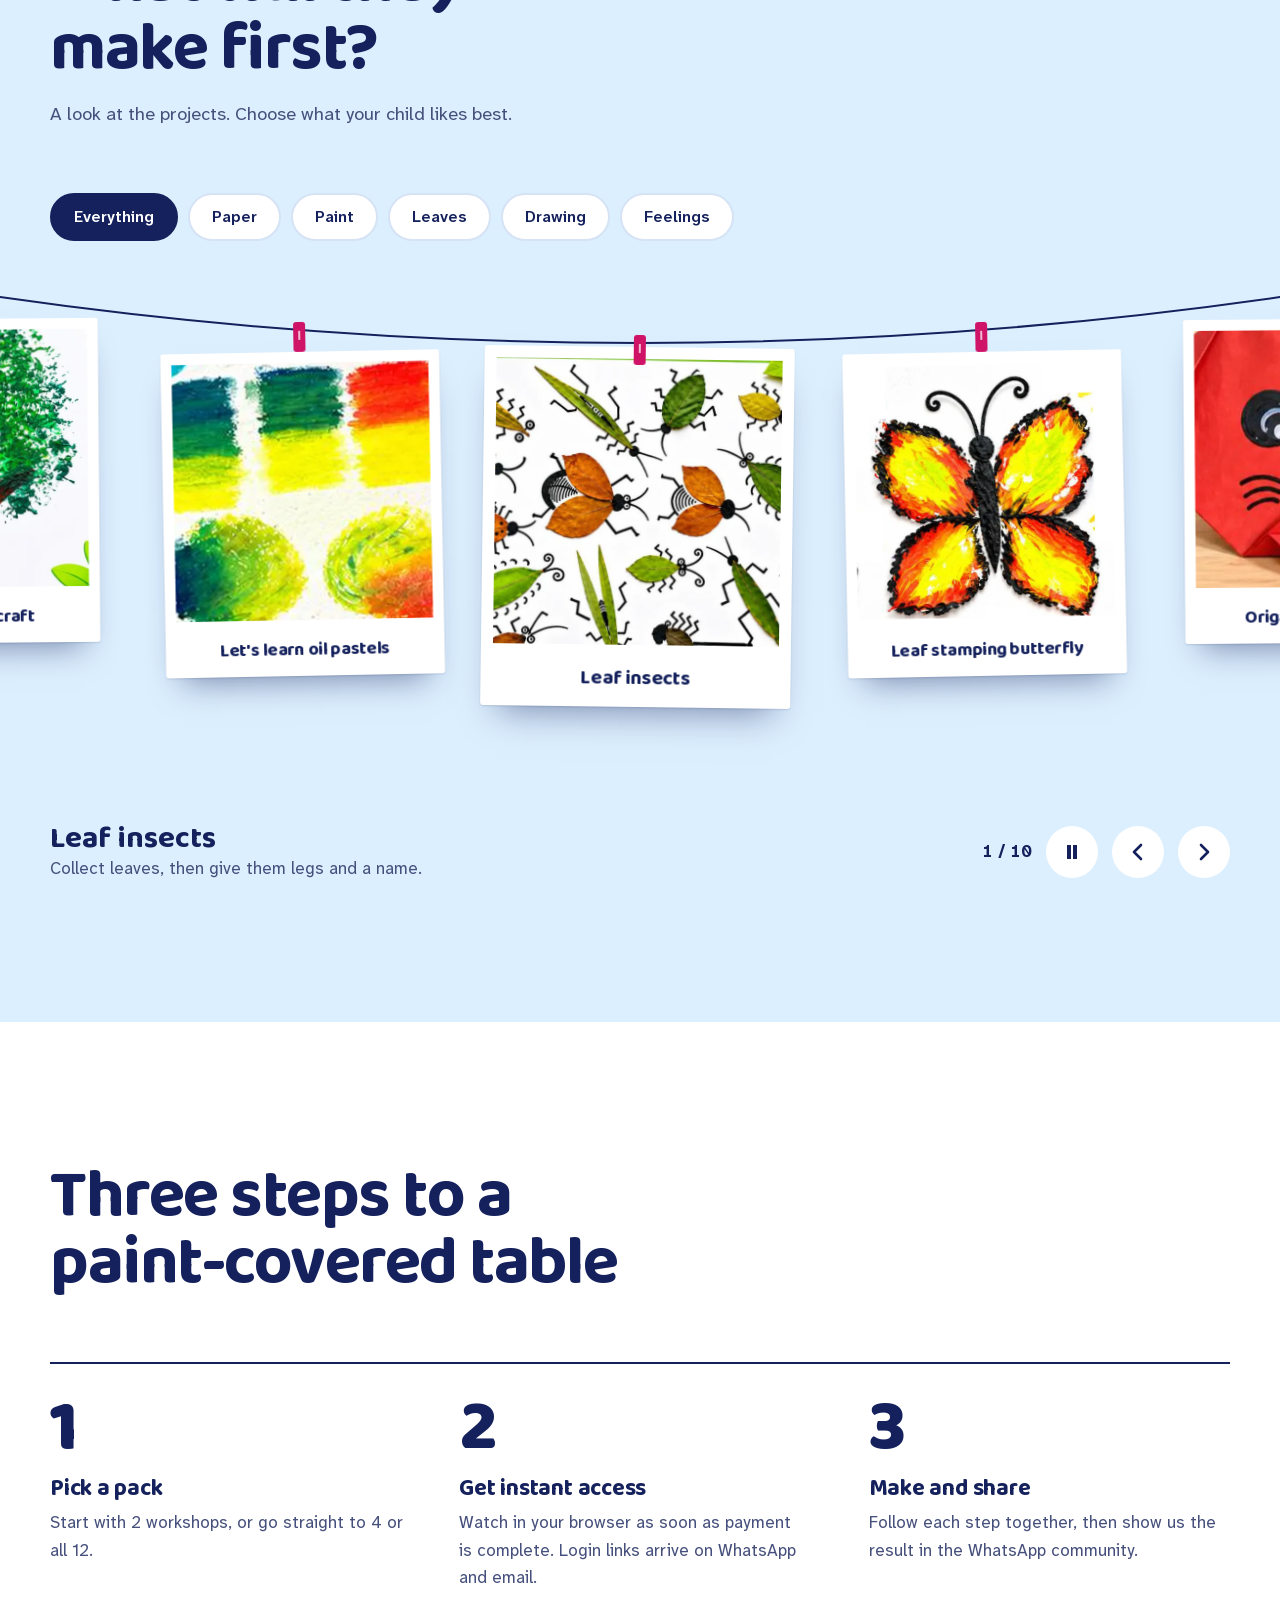
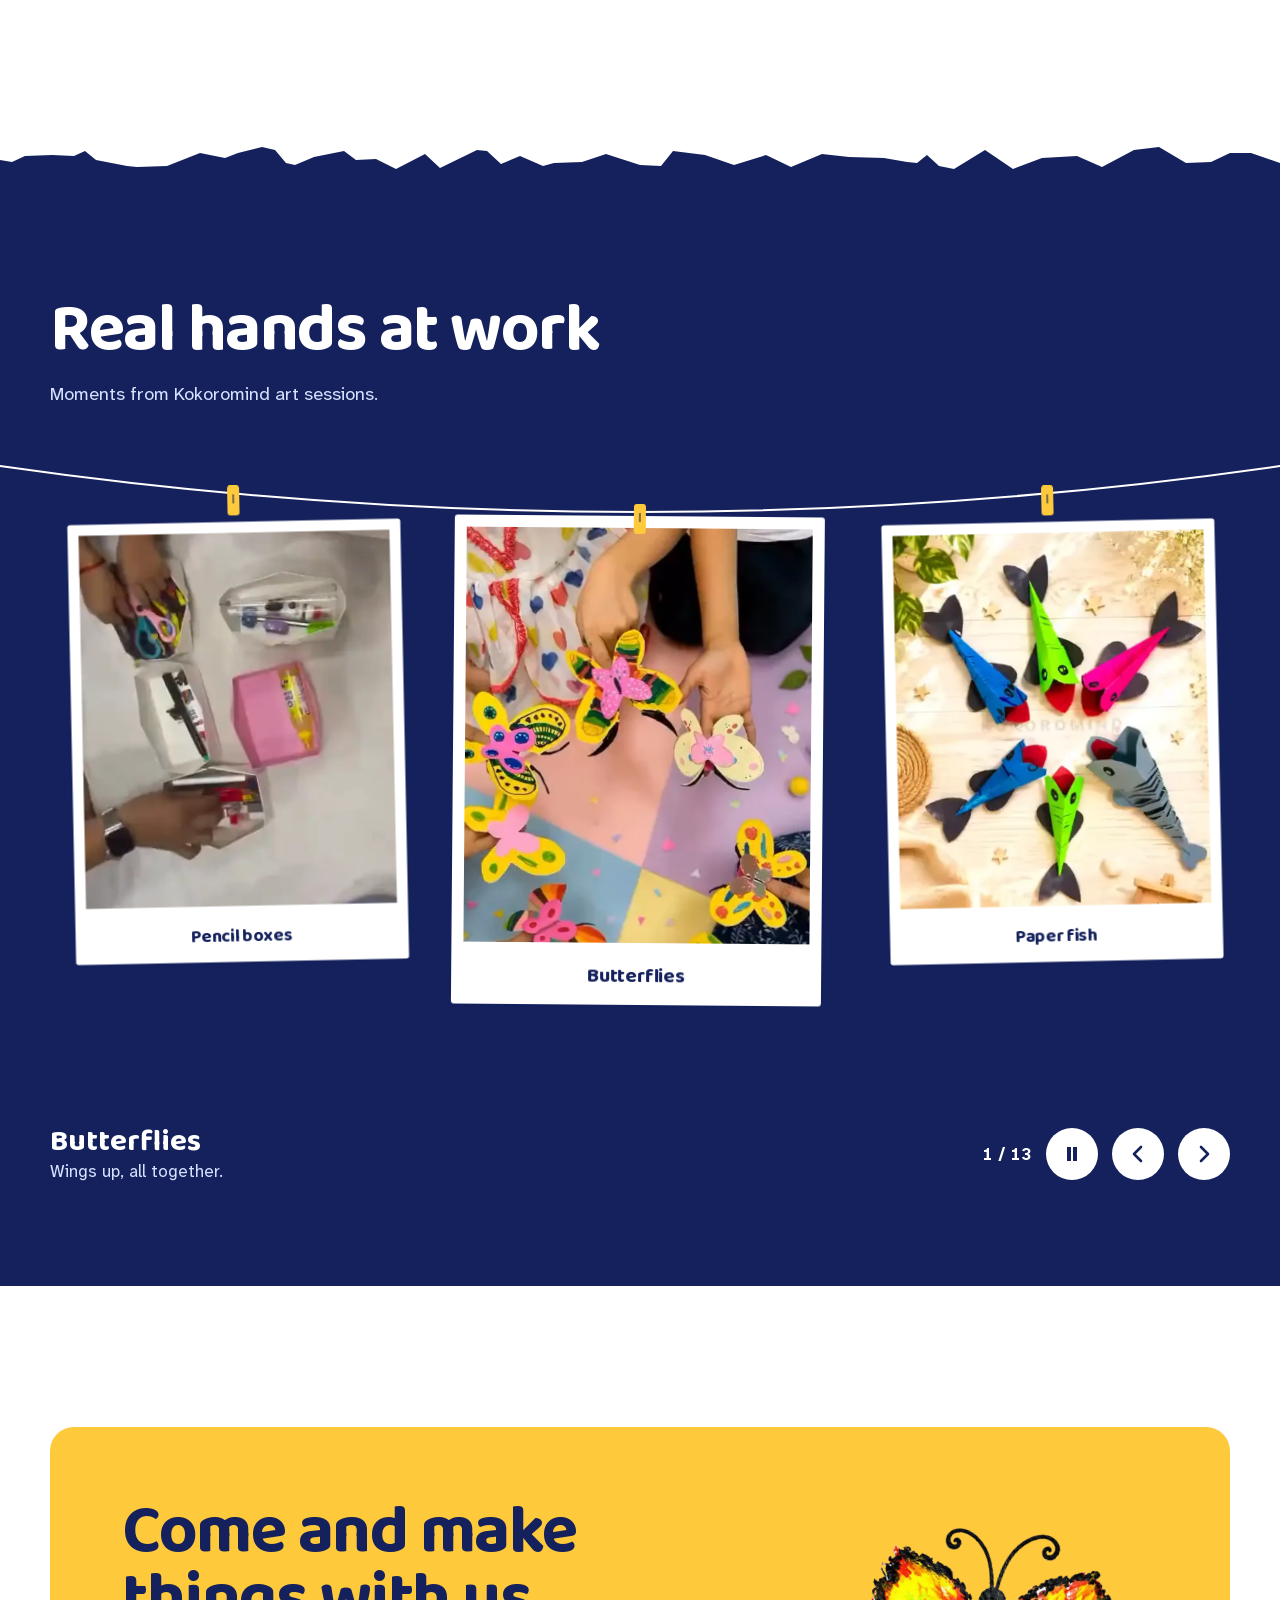
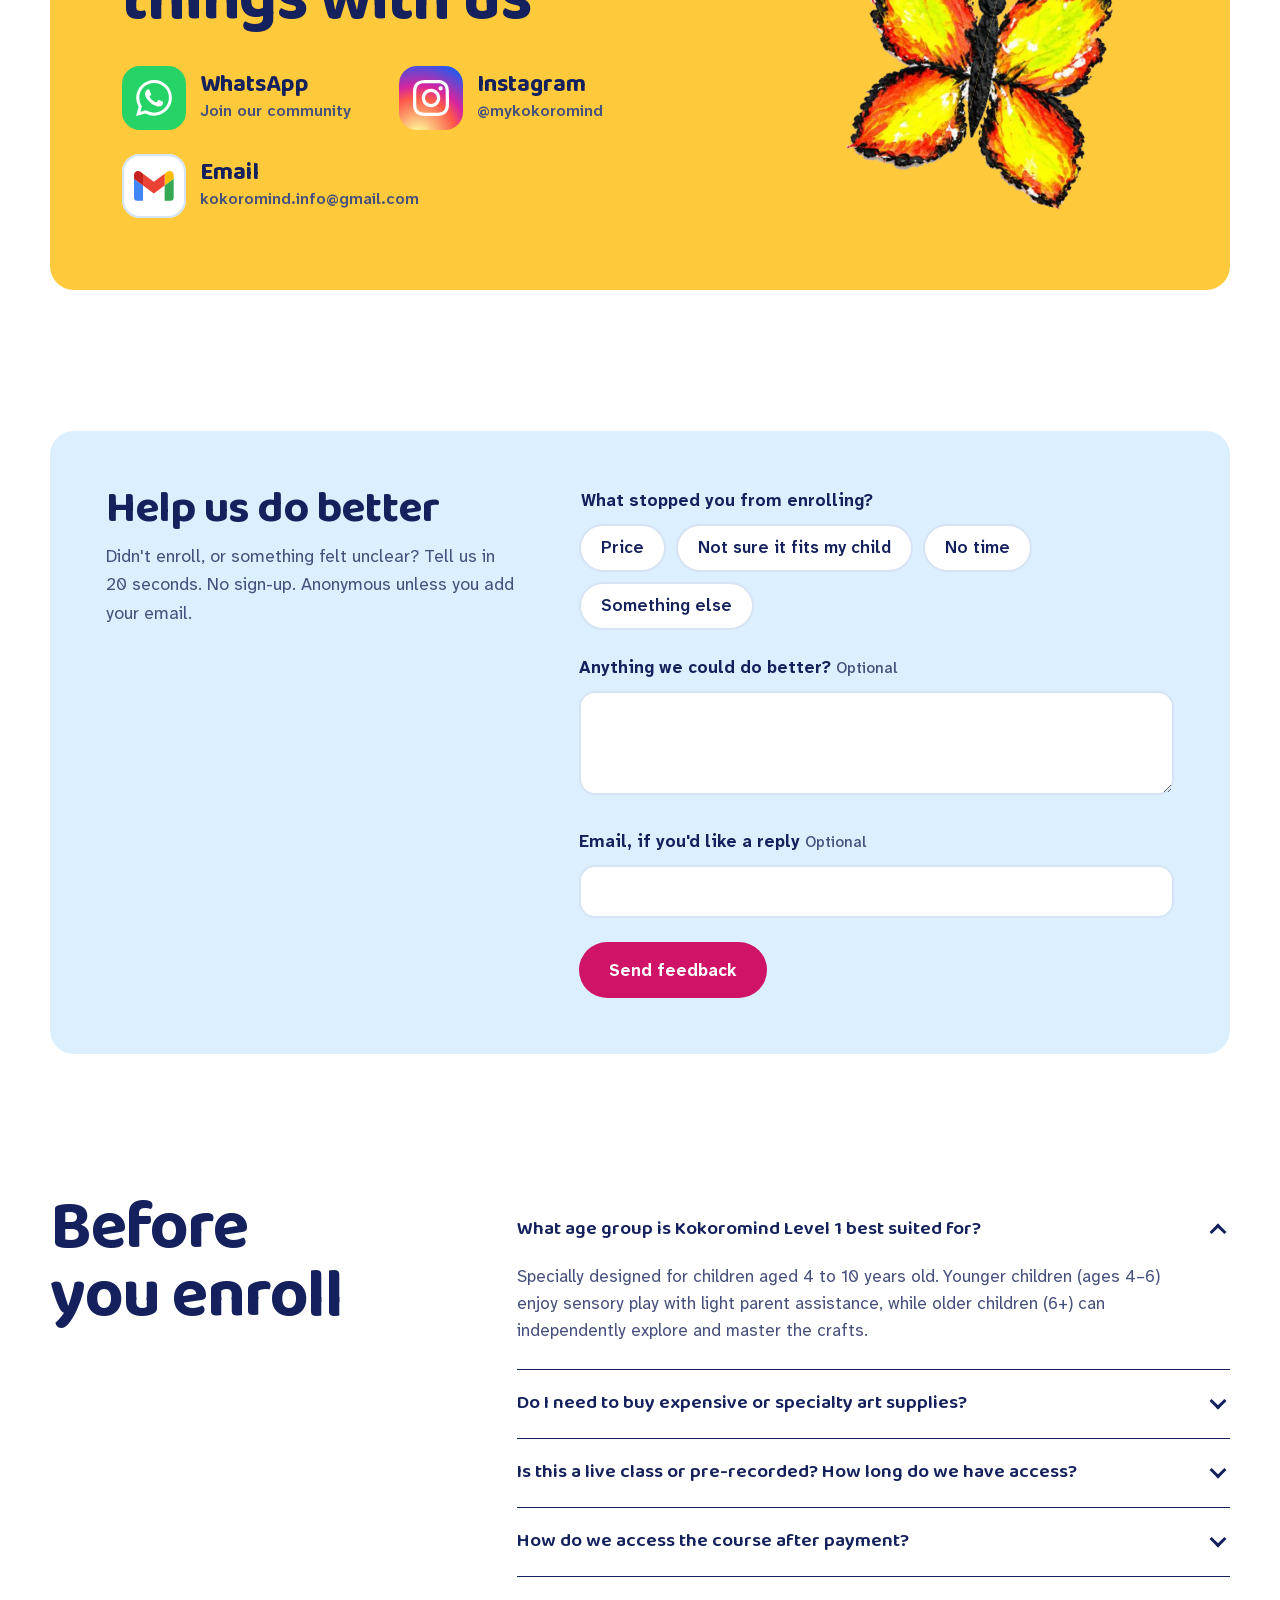
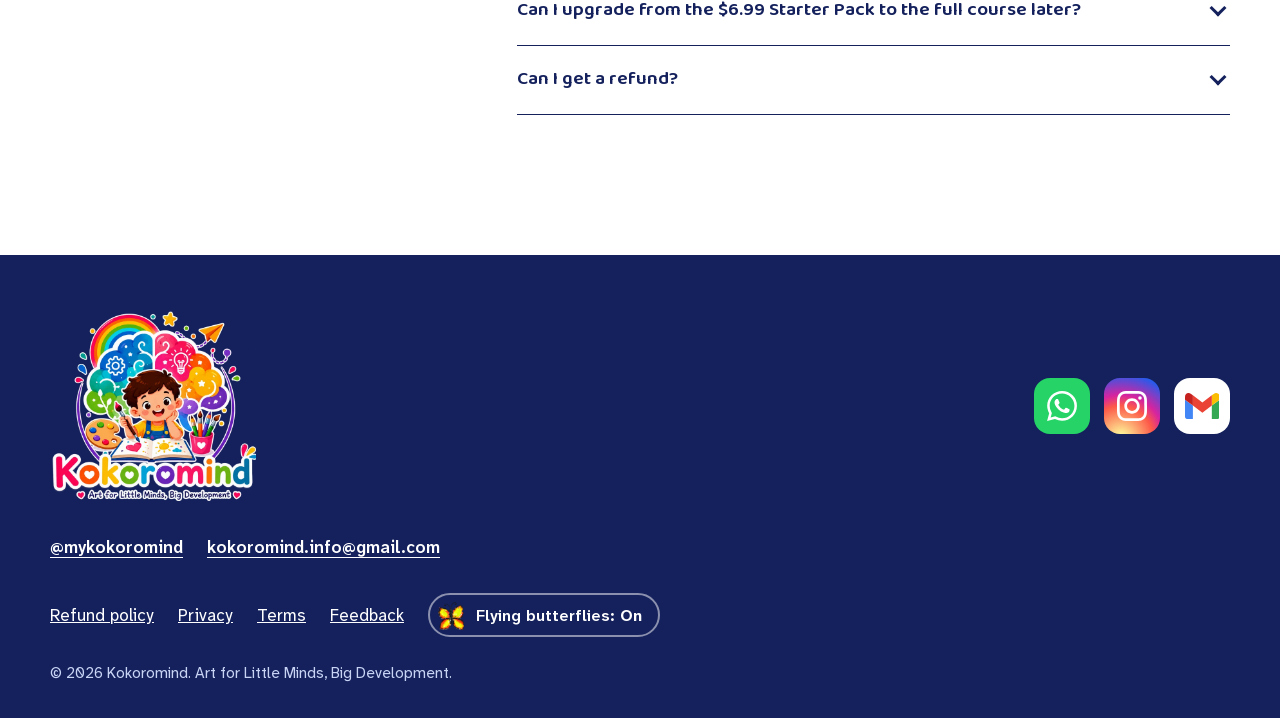
==== commit eb18f250: "Use the real WhatsApp, Instagram and Gmail icons - WhatsApp green, Instagram gradient, and the four-" ====
--- a/index.html
+++ b/index.html
@@ -22,7 +22,7 @@
 <link rel="preload" href="assets/fonts/atkinson.woff2" as="font" type="font/woff2" crossorigin>
 <link rel="preload" as="image" type="image/webp" href="assets/img/hero.webp" media="(min-width:761px)" fetchpriority="high">
 <link rel="preload" as="image" type="image/webp" href="assets/img/hero-mobile.webp" media="(max-width:760px)" fetchpriority="high">
-<link rel="stylesheet" href="assets/css/tokens.css?v=2"><link rel="stylesheet" href="assets/css/courses.css?v=20">
+<link rel="stylesheet" href="assets/css/tokens.css?v=2"><link rel="stylesheet" href="assets/css/courses.css?v=21">
 <script type="application/ld+json">{"@context": "https://schema.org", "@graph": [{"@type": "Organization", "@id": "https://kokoromind.in/#org", "name": "Kokoromind", "url": "https://kokoromind.in/", "logo": "https://kokoromind.in/assets/img/icon.png", "sameAs": ["https://www.instagram.com/mykokoromind/"], "email": "kokoromind.info@gmail.com"}, {"@type": "WebPage", "@id": "https://kokoromind.in/", "url": "https://kokoromind.in/", "name": "Art & Craft Courses for Kids", "isPartOf": {"@id": "https://kokoromind.in/#site"}, "primaryImageOfPage": "https://kokoromind.in/assets/img/og-courses.jpg"}, {"@type": "WebSite", "@id": "https://kokoromind.in/#site", "url": "https://kokoromind.in/", "name": "Kokoromind"}, {"@type": "BreadcrumbList", "itemListElement": [{"@type": "ListItem", "position": 1, "name": "Home", "item": "https://kokoromind.in/"}]}, {"@type": "ItemList", "itemListElement": [{"@type": "ListItem", "position": 1, "item": {"@type": "Course", "name": "Starter Pack: 2 video craft workshops for kids aged 4 to 10", "description": "Two guided video craft workshops and parent guides. 6 months access.", "url": "https://kokoromind.in/#courses", "inLanguage": "en", "audience": {"@type": "PeopleAudience", "suggestedMinAge": 4, "suggestedMaxAge": 10}, "about": "Creative brain development through art and craft", "provider": {"@id": "https://kokoromind.in/#org"}, "offers": {"@type": "Offer", "price": "199", "priceCurrency": "INR", "category": "Paid", "url": "https://superprofile.bio/course/kokoromind-course-1-starter"}}}, {"@type": "ListItem", "position": 2, "item": {"@type": "Course", "name": "Explorer Pack: 4 video craft workshops for kids aged 4 to 10", "description": "Four guided video craft workshops and parent guides. 12 months access.", "url": "https://kokoromind.in/#courses", "inLanguage": "en", "audience": {"@type": "PeopleAudience", "suggestedMinAge": 4, "suggestedMaxAge": 10}, "about": "Creative brain development through art and craft", "provider": {"@id": "https://kokoromind.in/#org"}, "offers": {"@type": "Offer", "price": "299", "priceCurrency": "INR", "category": "Paid", "url": "https://superprofile.bio/course/kokoromind-course-1-explorer"}}}, {"@type": "ListItem", "position": 3, "item": {"@type": "Course", "name": "Full Bundle: 12 video craft workshops for kids aged 4 to 10", "description": "Twelve guided video craft workshops, parent guides and a certificate of completion. 12 months access.", "url": "https://kokoromind.in/#courses", "inLanguage": "en", "audience": {"@type": "PeopleAudience", "suggestedMinAge": 4, "suggestedMaxAge": 10}, "about": "Creative brain development through art and craft", "provider": {"@id": "https://kokoromind.in/#org"}, "offers": {"@type": "Offer", "price": "799", "priceCurrency": "INR", "category": "Paid", "url": "https://superprofile.bio/course/kokoromind-course-1-full"}}}]}, {"@type": "FAQPage", "mainEntity": [{"@type": "Question", "name": "What age group is Kokoromind Level 1 best suited for?", "acceptedAnswer": {"@type": "Answer", "text": "Specially designed for children aged 4 to 10 years old. Younger children (ages 4–6) enjoy sensory play with light parent assistance, while older children (6+) can independently explore and master the crafts."}}, {"@type": "Question", "name": "Do I need to buy expensive or specialty art supplies?", "acceptedAnswer": {"@type": "Answer", "text": "Not at all! All activities use simple, everyday materials you already have at home, such as basic crayons, plain drawing paper, pencils, safety scissors, and fallen leaves or pebbles."}}, {"@type": "Question", "name": "Is this a live class or pre-recorded? How long do we have access?", "acceptedAnswer": {"@type": "Answer", "text": "These are pre-recorded high-definition video workshops. The Explorer Pack and Full Bundle include 12 full months of access, and the Starter Pack includes 6 months. Your child can watch, pause, rewind, and create anytime that fits your family's routine."}}, {"@type": "Question", "name": "How do we access the course after payment?", "acceptedAnswer": {"@type": "Answer", "text": "Access is instant! As soon as payment is complete, you can watch right in your browser, and direct login links are sent to your WhatsApp and email."}}, {"@type": "Question", "name": "Can I upgrade from the ₹199 Starter Pack to the full course later?", "acceptedAnswer": {"@type": "Answer", "text": "Yes! Inside your student dashboard, you can easily upgrade to unlock all remaining workshops and guides at any time."}}, {"@type": "Question", "name": "Can I get a refund?", "acceptedAnswer": {"@type": "Answer", "text": "No. Because access to the videos and guides is instant, all sales are final. If you were charged twice, or we cannot fix your access within 7 days, we will refund you. See our refund policy."}}]}]}</script>
 <link rel="stylesheet" href="assets/css/butterflies.css"></head>
 <body>
@@ -131,7 +131,7 @@
 <section class="section" id="community"><div class="wrap"><div class="club">
 <div class="flutter" aria-hidden="true"><span class="wing l"></span><span class="wing r"></span></div>
 <h2>Come and make things with us</h2>
-<ul class="social "><li><a href="https://chat.whatsapp.com/Cjz5mJUXl7TEdf5YNnwVyl" target="_blank" rel="noopener"><span class="badge wa"><svg class="icon" viewBox="0 0 24 24" aria-hidden="true"><path d="M17.472 14.382c-.297-.149-1.758-.867-2.03-.967-.273-.099-.471-.148-.67.15-.197.297-.767.966-.94 1.164-.173.199-.347.223-.644.075-.297-.15-1.255-.463-2.39-1.475-.883-.788-1.48-1.761-1.653-2.059-.173-.297-.018-.458.13-.606.134-.133.298-.347.446-.52.149-.174.198-.298.298-.497.099-.198.05-.371-.025-.52-.075-.149-.669-1.612-.916-2.207-.242-.579-.487-.5-.669-.51-.173-.008-.371-.01-.57-.01-.198 0-.52.074-.792.372-.272.297-1.04 1.016-1.04 2.479 0 1.462 1.065 2.875 1.213 3.074.149.198 2.096 3.2 5.077 4.487.709.306 1.262.489 1.694.625.712.227 1.36.195 1.871.118.571-.085 1.758-.719 2.006-1.413.248-.694.248-1.289.173-1.413-.074-.124-.272-.198-.57-.347m-5.421 7.403h-.004a9.87 9.87 0 01-5.031-1.378l-.361-.214-3.741.982.998-3.648-.235-.374a9.86 9.86 0 01-1.51-5.26c.001-5.45 4.436-9.884 9.888-9.884 2.64 0 5.122 1.03 6.988 2.898a9.825 9.825 0 012.893 6.994c-.003 5.45-4.437 9.884-9.885 9.884m8.413-18.297A11.815 11.815 0 0012.05 0C5.495 0 .16 5.335.157 11.892c0 2.096.547 4.142 1.588 5.945L.057 24l6.305-1.654a11.882 11.882 0 005.683 1.448h.005c6.554 0 11.89-5.335 11.893-11.893a11.821 11.821 0 00-3.48-8.413Z"/></svg></span><span class="who"><b>WhatsApp</b><small>Join our community</small></span></a></li><li><a href="https://www.instagram.com/mykokoromind/" target="_blank" rel="noopener"><span class="badge ig"><svg class="icon" viewBox="0 0 24 24" aria-hidden="true"><path d="M7.0301.084c-1.2768.0602-2.1487.264-2.911.5634-.7888.3075-1.4575.72-2.1228 1.3877-.6652.6677-1.075 1.3368-1.3802 2.127-.2954.7638-.4956 1.6365-.552 2.914-.0564 1.2775-.0689 1.6882-.0626 4.947.0062 3.2586.0206 3.6671.0825 4.9473.061 1.2765.264 2.1482.5635 2.9107.308.7889.72 1.4573 1.388 2.1228.6679.6655 1.3365 1.0743 2.1285 1.38.7632.295 1.6361.4961 2.9134.552 1.2773.056 1.6884.069 4.9462.0627 3.2578-.0062 3.668-.0207 4.9478-.0814 1.28-.0607 2.147-.2652 2.9098-.5633.7889-.3086 1.4578-.72 2.1228-1.3881.665-.6682 1.0745-1.3378 1.3795-2.1284.2957-.7632.4966-1.636.552-2.9124.056-1.2809.0692-1.6898.063-4.948-.0063-3.2583-.021-3.6668-.0817-4.9465-.0607-1.2797-.264-2.1487-.5633-2.9117-.3084-.7889-.72-1.4568-1.3876-2.1228C21.2982 1.33 20.628.9208 19.8378.6165 19.074.321 18.2017.1197 16.9244.0645 15.6471.0093 15.236-.005 11.977.0014 8.718.0076 8.31.0215 7.0301.0839m.1402 21.6932c-1.17-.0509-1.8053-.2453-2.2287-.408-.5606-.216-.96-.4771-1.3819-.895-.422-.4178-.6811-.8186-.9-1.378-.1644-.4234-.3624-1.058-.4171-2.228-.0595-1.2645-.072-1.6442-.079-4.848-.007-3.2037.0053-3.583.0607-4.848.05-1.169.2456-1.805.408-2.2282.216-.5613.4762-.96.895-1.3816.4188-.4217.8184-.6814 1.3783-.9003.423-.1651 1.0575-.3614 2.227-.4171 1.2655-.06 1.6447-.072 4.848-.079 3.2033-.007 3.5835.005 4.8495.0608 1.169.0508 1.8053.2445 2.228.408.5608.216.96.4754 1.3816.895.4217.4194.6816.8176.9005 1.3787.1653.4217.3617 1.056.4169 2.2263.0602 1.2655.0739 1.645.0796 4.848.0058 3.203-.0055 3.5834-.061 4.848-.051 1.17-.245 1.8055-.408 2.2294-.216.5604-.4763.96-.8954 1.3814-.419.4215-.8181.6811-1.3783.9-.4224.1649-1.0577.3617-2.2262.4174-1.2656.0595-1.6448.072-4.8493.079-3.2045.007-3.5825-.006-4.848-.0608M16.953 5.5864A1.44 1.44 0 1 0 18.39 4.144a1.44 1.44 0 0 0-1.437 1.4424M5.8385 12.012c.0067 3.4032 2.7706 6.1557 6.173 6.1493 3.4026-.0065 6.157-2.7701 6.1506-6.1733-.0065-3.4032-2.771-6.1565-6.174-6.1498-3.403.0067-6.156 2.771-6.1496 6.1738M8 12.0077a4 4 0 1 1 4.008 3.9921A3.9996 3.9996 0 0 1 8 12.0077"/></svg></span><span class="who"><b>Instagram</b><small>@mykokoromind</small></span></a></li><li><a href="mailto:kokoromind.info@gmail.com?subject=Kokoromind%20courses"><span class="badge ml"><svg class="icon" viewBox="0 0 24 24" aria-hidden="true"><path d="M2 4h20a2 2 0 0 1 2 2v12a2 2 0 0 1-2 2H2a2 2 0 0 1-2-2V6a2 2 0 0 1 2-2Zm10 9.200L22 6.500V6H2v.5l10 6.700Zm0 2.400L2 8.900V18h20V8.900l-10 6.700Z"/></svg></span><span class="who"><b>Email</b><small>kokoromind.info@<wbr>gmail.com</small></span></a></li></ul>
+<ul class="social "><li><a href="https://chat.whatsapp.com/Cjz5mJUXl7TEdf5YNnwVyl" target="_blank" rel="noopener"><span class="badge wa"><svg class="icon" viewBox="0 0 24 24" aria-hidden="true"><path d="M17.472 14.382c-.297-.149-1.758-.867-2.03-.967-.273-.099-.471-.148-.67.15-.197.297-.767.966-.94 1.164-.173.199-.347.223-.644.075-.297-.15-1.255-.463-2.39-1.475-.883-.788-1.48-1.761-1.653-2.059-.173-.297-.018-.458.13-.606.134-.133.298-.347.446-.52.149-.174.198-.298.298-.497.099-.198.05-.371-.025-.52-.075-.149-.669-1.612-.916-2.207-.242-.579-.487-.5-.669-.51-.173-.008-.371-.01-.57-.01-.198 0-.52.074-.792.372-.272.297-1.04 1.016-1.04 2.479 0 1.462 1.065 2.875 1.213 3.074.149.198 2.096 3.2 5.077 4.487.709.306 1.262.489 1.694.625.712.227 1.36.195 1.871.118.571-.085 1.758-.719 2.006-1.413.248-.694.248-1.289.173-1.413-.074-.124-.272-.198-.57-.347m-5.421 7.403h-.004a9.87 9.87 0 01-5.031-1.378l-.361-.214-3.741.982.998-3.648-.235-.374a9.86 9.86 0 01-1.51-5.26c.001-5.45 4.436-9.884 9.888-9.884 2.64 0 5.122 1.03 6.988 2.898a9.825 9.825 0 012.893 6.994c-.003 5.45-4.437 9.884-9.885 9.884m8.413-18.297A11.815 11.815 0 0012.05 0C5.495 0 .16 5.335.157 11.892c0 2.096.547 4.142 1.588 5.945L.057 24l6.305-1.654a11.882 11.882 0 005.683 1.448h.005c6.554 0 11.89-5.335 11.893-11.893a11.821 11.821 0 00-3.48-8.413Z"/></svg></span><span class="who"><b>WhatsApp</b><small>Join our community</small></span></a></li><li><a href="https://www.instagram.com/mykokoromind/" target="_blank" rel="noopener"><span class="badge ig"><svg class="icon" viewBox="0 0 24 24" aria-hidden="true"><path d="M7.0301.084c-1.2768.0602-2.1487.264-2.911.5634-.7888.3075-1.4575.72-2.1228 1.3877-.6652.6677-1.075 1.3368-1.3802 2.127-.2954.7638-.4956 1.6365-.552 2.914-.0564 1.2775-.0689 1.6882-.0626 4.947.0062 3.2586.0206 3.6671.0825 4.9473.061 1.2765.264 2.1482.5635 2.9107.308.7889.72 1.4573 1.388 2.1228.6679.6655 1.3365 1.0743 2.1285 1.38.7632.295 1.6361.4961 2.9134.552 1.2773.056 1.6884.069 4.9462.0627 3.2578-.0062 3.668-.0207 4.9478-.0814 1.28-.0607 2.147-.2652 2.9098-.5633.7889-.3086 1.4578-.72 2.1228-1.3881.665-.6682 1.0745-1.3378 1.3795-2.1284.2957-.7632.4966-1.636.552-2.9124.056-1.2809.0692-1.6898.063-4.948-.0063-3.2583-.021-3.6668-.0817-4.9465-.0607-1.2797-.264-2.1487-.5633-2.9117-.3084-.7889-.72-1.4568-1.3876-2.1228C21.2982 1.33 20.628.9208 19.8378.6165 19.074.321 18.2017.1197 16.9244.0645 15.6471.0093 15.236-.005 11.977.0014 8.718.0076 8.31.0215 7.0301.0839m.1402 21.6932c-1.17-.0509-1.8053-.2453-2.2287-.408-.5606-.216-.96-.4771-1.3819-.895-.422-.4178-.6811-.8186-.9-1.378-.1644-.4234-.3624-1.058-.4171-2.228-.0595-1.2645-.072-1.6442-.079-4.848-.007-3.2037.0053-3.583.0607-4.848.05-1.169.2456-1.805.408-2.2282.216-.5613.4762-.96.895-1.3816.4188-.4217.8184-.6814 1.3783-.9003.423-.1651 1.0575-.3614 2.227-.4171 1.2655-.06 1.6447-.072 4.848-.079 3.2033-.007 3.5835.005 4.8495.0608 1.169.0508 1.8053.2445 2.228.408.5608.216.96.4754 1.3816.895.4217.4194.6816.8176.9005 1.3787.1653.4217.3617 1.056.4169 2.2263.0602 1.2655.0739 1.645.0796 4.848.0058 3.203-.0055 3.5834-.061 4.848-.051 1.17-.245 1.8055-.408 2.2294-.216.5604-.4763.96-.8954 1.3814-.419.4215-.8181.6811-1.3783.9-.4224.1649-1.0577.3617-2.2262.4174-1.2656.0595-1.6448.072-4.8493.079-3.2045.007-3.5825-.006-4.848-.0608M16.953 5.5864A1.44 1.44 0 1 0 18.39 4.144a1.44 1.44 0 0 0-1.437 1.4424M5.8385 12.012c.0067 3.4032 2.7706 6.1557 6.173 6.1493 3.4026-.0065 6.157-2.7701 6.1506-6.1733-.0065-3.4032-2.771-6.1565-6.174-6.1498-3.403.0067-6.156 2.771-6.1496 6.1738M8 12.0077a4 4 0 1 1 4.008 3.9921A3.9996 3.9996 0 0 1 8 12.0077"/></svg></span><span class="who"><b>Instagram</b><small>@mykokoromind</small></span></a></li><li><a href="mailto:kokoromind.info@gmail.com?subject=Kokoromind%20courses"><span class="badge ml"><svg class="icon gm" viewBox="52 42 88 66" aria-hidden="true"><path fill="#4285F4" d="M58 108h14V74L52 59v43c0 3.32 2.69 6 6 6"/><path fill="#34A853" d="M120 108h14c3.32 0 6-2.69 6-6V59l-20 15"/><path fill="#FBBC04" d="M120 48v26l20-15v-8c0-7.42-8.47-11.65-14.4-7.2"/><path fill="#EA4335" d="M72 74V48l24 18 24-18v26L96 92"/><path fill="#C5221F" d="M52 51v8l20 15V48l-5.6-4.2c-5.94-4.45-14.4-.22-14.4 7.2"/></svg></span><span class="who"><b>Email</b><small>kokoromind.info@<wbr>gmail.com</small></span></a></li></ul>
 </div></div></section>
 <section class="section feedback" id="feedback" aria-labelledby="fb-title" hidden><div class="wrap"><div class="fb">
 <div class="fb-intro"><h2 id="fb-title">Help us do better</h2><p>Didn't enroll, or something felt unclear? Tell us in 20 seconds. No sign-up. Anonymous unless you add your email.</p></div>
@@ -149,7 +149,7 @@
 </main>
 <footer class="foot"><div class="wrap">
 <a class="brand" href="./"><img class="logo-mark" src="assets/img/logo-full.webp?v=2" width="640" height="590" alt="Kokoromind, Art for Little Minds, Big Development" loading="lazy"></a>
-<ul class="social small"><li><a href="https://chat.whatsapp.com/Cjz5mJUXl7TEdf5YNnwVyl" target="_blank" rel="noopener" aria-label="WhatsApp community"><span class="badge wa"><svg class="icon" viewBox="0 0 24 24" aria-hidden="true"><path d="M17.472 14.382c-.297-.149-1.758-.867-2.03-.967-.273-.099-.471-.148-.67.15-.197.297-.767.966-.94 1.164-.173.199-.347.223-.644.075-.297-.15-1.255-.463-2.39-1.475-.883-.788-1.48-1.761-1.653-2.059-.173-.297-.018-.458.13-.606.134-.133.298-.347.446-.52.149-.174.198-.298.298-.497.099-.198.05-.371-.025-.52-.075-.149-.669-1.612-.916-2.207-.242-.579-.487-.5-.669-.51-.173-.008-.371-.01-.57-.01-.198 0-.52.074-.792.372-.272.297-1.04 1.016-1.04 2.479 0 1.462 1.065 2.875 1.213 3.074.149.198 2.096 3.2 5.077 4.487.709.306 1.262.489 1.694.625.712.227 1.36.195 1.871.118.571-.085 1.758-.719 2.006-1.413.248-.694.248-1.289.173-1.413-.074-.124-.272-.198-.57-.347m-5.421 7.403h-.004a9.87 9.87 0 01-5.031-1.378l-.361-.214-3.741.982.998-3.648-.235-.374a9.86 9.86 0 01-1.51-5.26c.001-5.45 4.436-9.884 9.888-9.884 2.64 0 5.122 1.03 6.988 2.898a9.825 9.825 0 012.893 6.994c-.003 5.45-4.437 9.884-9.885 9.884m8.413-18.297A11.815 11.815 0 0012.05 0C5.495 0 .16 5.335.157 11.892c0 2.096.547 4.142 1.588 5.945L.057 24l6.305-1.654a11.882 11.882 0 005.683 1.448h.005c6.554 0 11.89-5.335 11.893-11.893a11.821 11.821 0 00-3.48-8.413Z"/></svg></span></a></li><li><a href="https://www.instagram.com/mykokoromind/" target="_blank" rel="noopener" aria-label="Instagram"><span class="badge ig"><svg class="icon" viewBox="0 0 24 24" aria-hidden="true"><path d="M7.0301.084c-1.2768.0602-2.1487.264-2.911.5634-.7888.3075-1.4575.72-2.1228 1.3877-.6652.6677-1.075 1.3368-1.3802 2.127-.2954.7638-.4956 1.6365-.552 2.914-.0564 1.2775-.0689 1.6882-.0626 4.947.0062 3.2586.0206 3.6671.0825 4.9473.061 1.2765.264 2.1482.5635 2.9107.308.7889.72 1.4573 1.388 2.1228.6679.6655 1.3365 1.0743 2.1285 1.38.7632.295 1.6361.4961 2.9134.552 1.2773.056 1.6884.069 4.9462.0627 3.2578-.0062 3.668-.0207 4.9478-.0814 1.28-.0607 2.147-.2652 2.9098-.5633.7889-.3086 1.4578-.72 2.1228-1.3881.665-.6682 1.0745-1.3378 1.3795-2.1284.2957-.7632.4966-1.636.552-2.9124.056-1.2809.0692-1.6898.063-4.948-.0063-3.2583-.021-3.6668-.0817-4.9465-.0607-1.2797-.264-2.1487-.5633-2.9117-.3084-.7889-.72-1.4568-1.3876-2.1228C21.2982 1.33 20.628.9208 19.8378.6165 19.074.321 18.2017.1197 16.9244.0645 15.6471.0093 15.236-.005 11.977.0014 8.718.0076 8.31.0215 7.0301.0839m.1402 21.6932c-1.17-.0509-1.8053-.2453-2.2287-.408-.5606-.216-.96-.4771-1.3819-.895-.422-.4178-.6811-.8186-.9-1.378-.1644-.4234-.3624-1.058-.4171-2.228-.0595-1.2645-.072-1.6442-.079-4.848-.007-3.2037.0053-3.583.0607-4.848.05-1.169.2456-1.805.408-2.2282.216-.5613.4762-.96.895-1.3816.4188-.4217.8184-.6814 1.3783-.9003.423-.1651 1.0575-.3614 2.227-.4171 1.2655-.06 1.6447-.072 4.848-.079 3.2033-.007 3.5835.005 4.8495.0608 1.169.0508 1.8053.2445 2.228.408.5608.216.96.4754 1.3816.895.4217.4194.6816.8176.9005 1.3787.1653.4217.3617 1.056.4169 2.2263.0602 1.2655.0739 1.645.0796 4.848.0058 3.203-.0055 3.5834-.061 4.848-.051 1.17-.245 1.8055-.408 2.2294-.216.5604-.4763.96-.8954 1.3814-.419.4215-.8181.6811-1.3783.9-.4224.1649-1.0577.3617-2.2262.4174-1.2656.0595-1.6448.072-4.8493.079-3.2045.007-3.5825-.006-4.848-.0608M16.953 5.5864A1.44 1.44 0 1 0 18.39 4.144a1.44 1.44 0 0 0-1.437 1.4424M5.8385 12.012c.0067 3.4032 2.7706 6.1557 6.173 6.1493 3.4026-.0065 6.157-2.7701 6.1506-6.1733-.0065-3.4032-2.771-6.1565-6.174-6.1498-3.403.0067-6.156 2.771-6.1496 6.1738M8 12.0077a4 4 0 1 1 4.008 3.9921A3.9996 3.9996 0 0 1 8 12.0077"/></svg></span></a></li><li><a href="mailto:kokoromind.info@gmail.com?subject=Kokoromind%20courses" aria-label="Email kokoromind.info@gmail.com"><span class="badge ml"><svg class="icon" viewBox="0 0 24 24" aria-hidden="true"><path d="M2 4h20a2 2 0 0 1 2 2v12a2 2 0 0 1-2 2H2a2 2 0 0 1-2-2V6a2 2 0 0 1 2-2Zm10 9.200L22 6.500V6H2v.5l10 6.700Zm0 2.400L2 8.900V18h20V8.900l-10 6.700Z"/></svg></span></a></li></ul><p class="contact-text"><a href="https://www.instagram.com/mykokoromind/" target="_blank" rel="noopener">@mykokoromind</a><a href="mailto:kokoromind.info@gmail.com?subject=Kokoromind%20courses">kokoromind.info@gmail.com</a></p>
+<ul class="social small"><li><a href="https://chat.whatsapp.com/Cjz5mJUXl7TEdf5YNnwVyl" target="_blank" rel="noopener" aria-label="WhatsApp community"><span class="badge wa"><svg class="icon" viewBox="0 0 24 24" aria-hidden="true"><path d="M17.472 14.382c-.297-.149-1.758-.867-2.03-.967-.273-.099-.471-.148-.67.15-.197.297-.767.966-.94 1.164-.173.199-.347.223-.644.075-.297-.15-1.255-.463-2.39-1.475-.883-.788-1.48-1.761-1.653-2.059-.173-.297-.018-.458.13-.606.134-.133.298-.347.446-.52.149-.174.198-.298.298-.497.099-.198.05-.371-.025-.52-.075-.149-.669-1.612-.916-2.207-.242-.579-.487-.5-.669-.51-.173-.008-.371-.01-.57-.01-.198 0-.52.074-.792.372-.272.297-1.04 1.016-1.04 2.479 0 1.462 1.065 2.875 1.213 3.074.149.198 2.096 3.2 5.077 4.487.709.306 1.262.489 1.694.625.712.227 1.36.195 1.871.118.571-.085 1.758-.719 2.006-1.413.248-.694.248-1.289.173-1.413-.074-.124-.272-.198-.57-.347m-5.421 7.403h-.004a9.87 9.87 0 01-5.031-1.378l-.361-.214-3.741.982.998-3.648-.235-.374a9.86 9.86 0 01-1.51-5.26c.001-5.45 4.436-9.884 9.888-9.884 2.64 0 5.122 1.03 6.988 2.898a9.825 9.825 0 012.893 6.994c-.003 5.45-4.437 9.884-9.885 9.884m8.413-18.297A11.815 11.815 0 0012.05 0C5.495 0 .16 5.335.157 11.892c0 2.096.547 4.142 1.588 5.945L.057 24l6.305-1.654a11.882 11.882 0 005.683 1.448h.005c6.554 0 11.89-5.335 11.893-11.893a11.821 11.821 0 00-3.48-8.413Z"/></svg></span></a></li><li><a href="https://www.instagram.com/mykokoromind/" target="_blank" rel="noopener" aria-label="Instagram"><span class="badge ig"><svg class="icon" viewBox="0 0 24 24" aria-hidden="true"><path d="M7.0301.084c-1.2768.0602-2.1487.264-2.911.5634-.7888.3075-1.4575.72-2.1228 1.3877-.6652.6677-1.075 1.3368-1.3802 2.127-.2954.7638-.4956 1.6365-.552 2.914-.0564 1.2775-.0689 1.6882-.0626 4.947.0062 3.2586.0206 3.6671.0825 4.9473.061 1.2765.264 2.1482.5635 2.9107.308.7889.72 1.4573 1.388 2.1228.6679.6655 1.3365 1.0743 2.1285 1.38.7632.295 1.6361.4961 2.9134.552 1.2773.056 1.6884.069 4.9462.0627 3.2578-.0062 3.668-.0207 4.9478-.0814 1.28-.0607 2.147-.2652 2.9098-.5633.7889-.3086 1.4578-.72 2.1228-1.3881.665-.6682 1.0745-1.3378 1.3795-2.1284.2957-.7632.4966-1.636.552-2.9124.056-1.2809.0692-1.6898.063-4.948-.0063-3.2583-.021-3.6668-.0817-4.9465-.0607-1.2797-.264-2.1487-.5633-2.9117-.3084-.7889-.72-1.4568-1.3876-2.1228C21.2982 1.33 20.628.9208 19.8378.6165 19.074.321 18.2017.1197 16.9244.0645 15.6471.0093 15.236-.005 11.977.0014 8.718.0076 8.31.0215 7.0301.0839m.1402 21.6932c-1.17-.0509-1.8053-.2453-2.2287-.408-.5606-.216-.96-.4771-1.3819-.895-.422-.4178-.6811-.8186-.9-1.378-.1644-.4234-.3624-1.058-.4171-2.228-.0595-1.2645-.072-1.6442-.079-4.848-.007-3.2037.0053-3.583.0607-4.848.05-1.169.2456-1.805.408-2.2282.216-.5613.4762-.96.895-1.3816.4188-.4217.8184-.6814 1.3783-.9003.423-.1651 1.0575-.3614 2.227-.4171 1.2655-.06 1.6447-.072 4.848-.079 3.2033-.007 3.5835.005 4.8495.0608 1.169.0508 1.8053.2445 2.228.408.5608.216.96.4754 1.3816.895.4217.4194.6816.8176.9005 1.3787.1653.4217.3617 1.056.4169 2.2263.0602 1.2655.0739 1.645.0796 4.848.0058 3.203-.0055 3.5834-.061 4.848-.051 1.17-.245 1.8055-.408 2.2294-.216.5604-.4763.96-.8954 1.3814-.419.4215-.8181.6811-1.3783.9-.4224.1649-1.0577.3617-2.2262.4174-1.2656.0595-1.6448.072-4.8493.079-3.2045.007-3.5825-.006-4.848-.0608M16.953 5.5864A1.44 1.44 0 1 0 18.39 4.144a1.44 1.44 0 0 0-1.437 1.4424M5.8385 12.012c.0067 3.4032 2.7706 6.1557 6.173 6.1493 3.4026-.0065 6.157-2.7701 6.1506-6.1733-.0065-3.4032-2.771-6.1565-6.174-6.1498-3.403.0067-6.156 2.771-6.1496 6.1738M8 12.0077a4 4 0 1 1 4.008 3.9921A3.9996 3.9996 0 0 1 8 12.0077"/></svg></span></a></li><li><a href="mailto:kokoromind.info@gmail.com?subject=Kokoromind%20courses" aria-label="Email kokoromind.info@gmail.com"><span class="badge ml"><svg class="icon gm" viewBox="52 42 88 66" aria-hidden="true"><path fill="#4285F4" d="M58 108h14V74L52 59v43c0 3.32 2.69 6 6 6"/><path fill="#34A853" d="M120 108h14c3.32 0 6-2.69 6-6V59l-20 15"/><path fill="#FBBC04" d="M120 48v26l20-15v-8c0-7.42-8.47-11.65-14.4-7.2"/><path fill="#EA4335" d="M72 74V48l24 18 24-18v26L96 92"/><path fill="#C5221F" d="M52 51v8l20 15V48l-5.6-4.2c-5.94-4.45-14.4-.22-14.4 7.2"/></svg></span></a></li></ul><p class="contact-text"><a href="https://www.instagram.com/mykokoromind/" target="_blank" rel="noopener">@mykokoromind</a><a href="mailto:kokoromind.info@gmail.com?subject=Kokoromind%20courses">kokoromind.info@gmail.com</a></p>
 <p class="legal"><a href="policies/#refund">Refund policy</a><a href="policies/#privacy">Privacy</a><a href="policies/#terms">Terms</a><a href="#feedback" hidden>Feedback</a></p><small>© 2026 Kokoromind. Art for Little Minds, Big Development.</small>
 </div></footer>
 <div class="dock"><a class="btn" href="#courses"><span>Packs from <span class="money" data-p="s"><span class="rs">₹</span>199</span></span></a></div>
--- a/assets/css/courses.css
+++ b/assets/css/courses.css
@@ -521,3 +521,10 @@
   .courses .course:hover .pile img{transform:scale(1.04)}
   .courses .course .pile img{transition:transform .5s var(--ease)}
 }
+
+/* real brand icons */
+.badge.wa,.foot .badge.wa{background:#25D366;color:#fff}
+.badge.ig,.foot .badge.ig{background:radial-gradient(circle at 30% 107%,#fdf497 0,#fdf497 5%,#fd5949 45%,#d6249f 60%,#285AEB 90%);color:#fff}
+.badge.ml,.foot .badge.ml{background:#fff;color:inherit;box-shadow:inset 0 0 0 2px var(--line)}
+.foot .badge.ml{box-shadow:none}
+.badge .icon.gm{width:62%;height:auto}
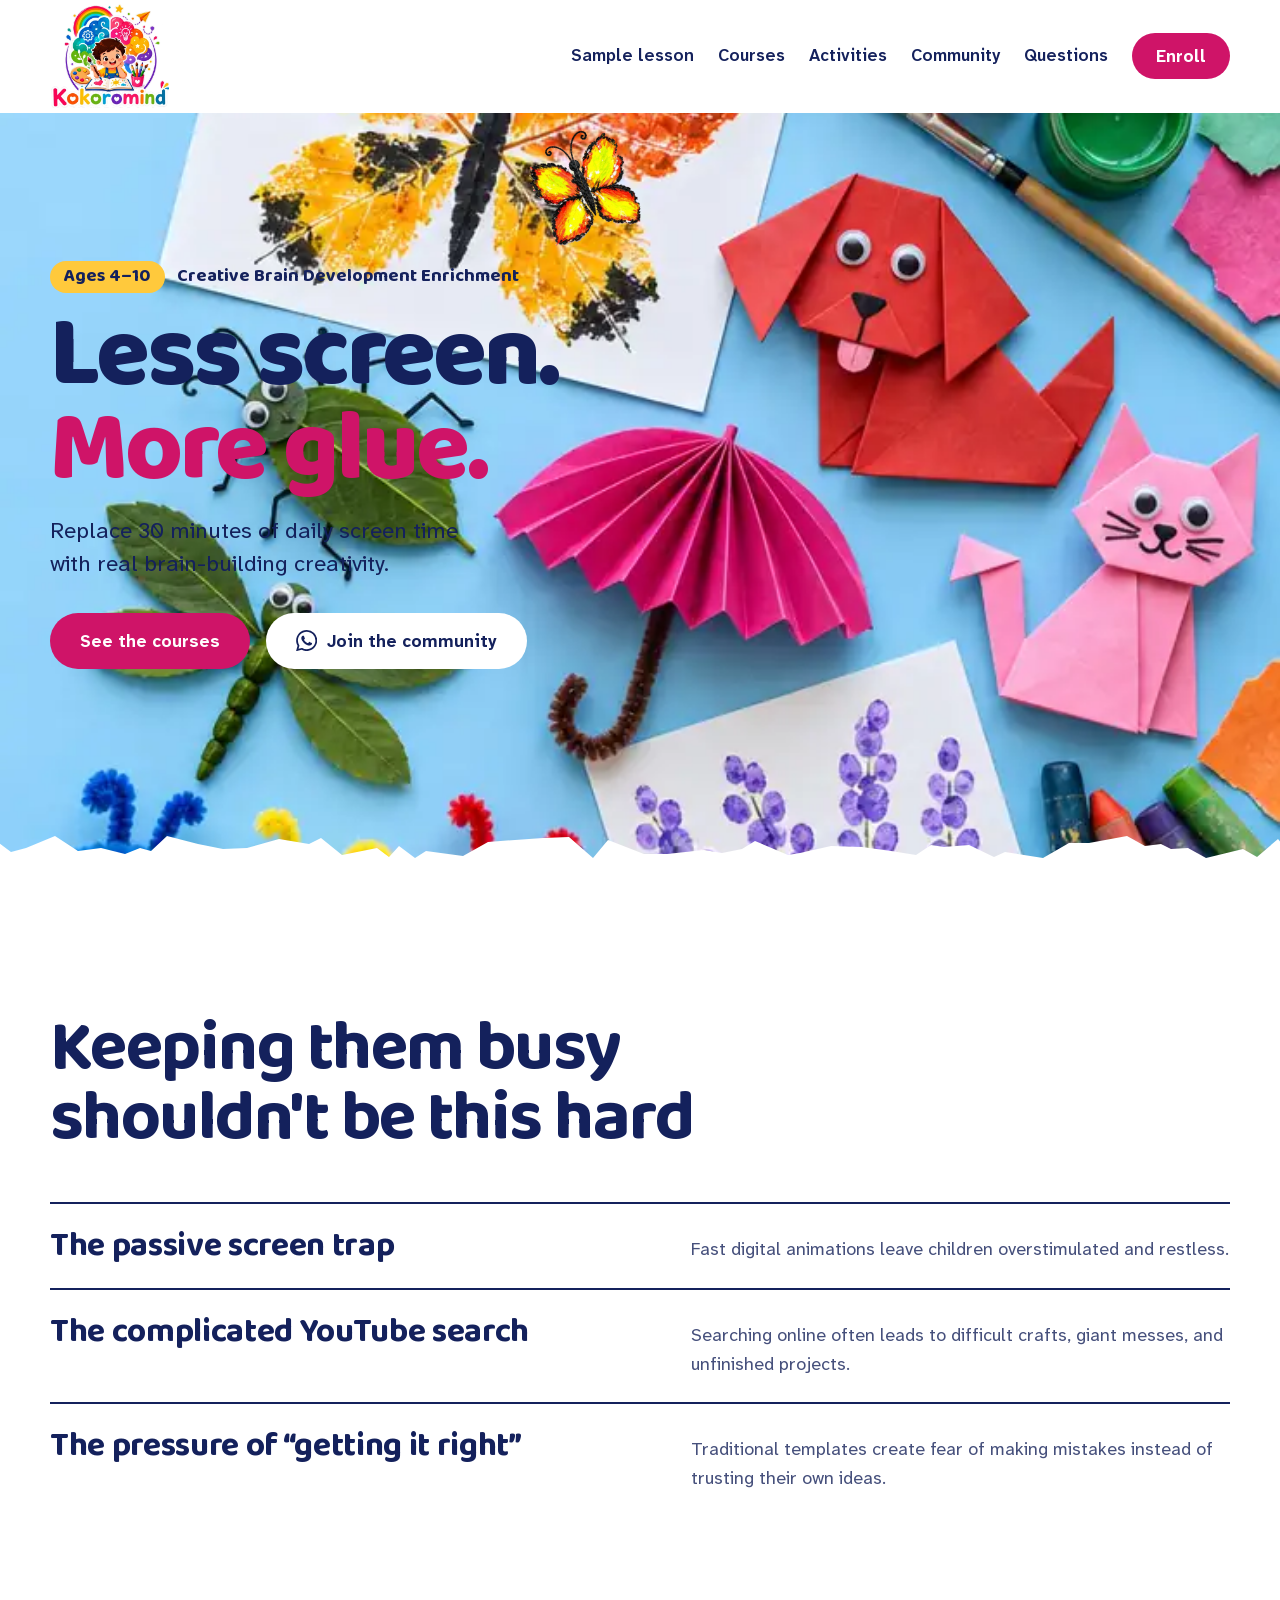
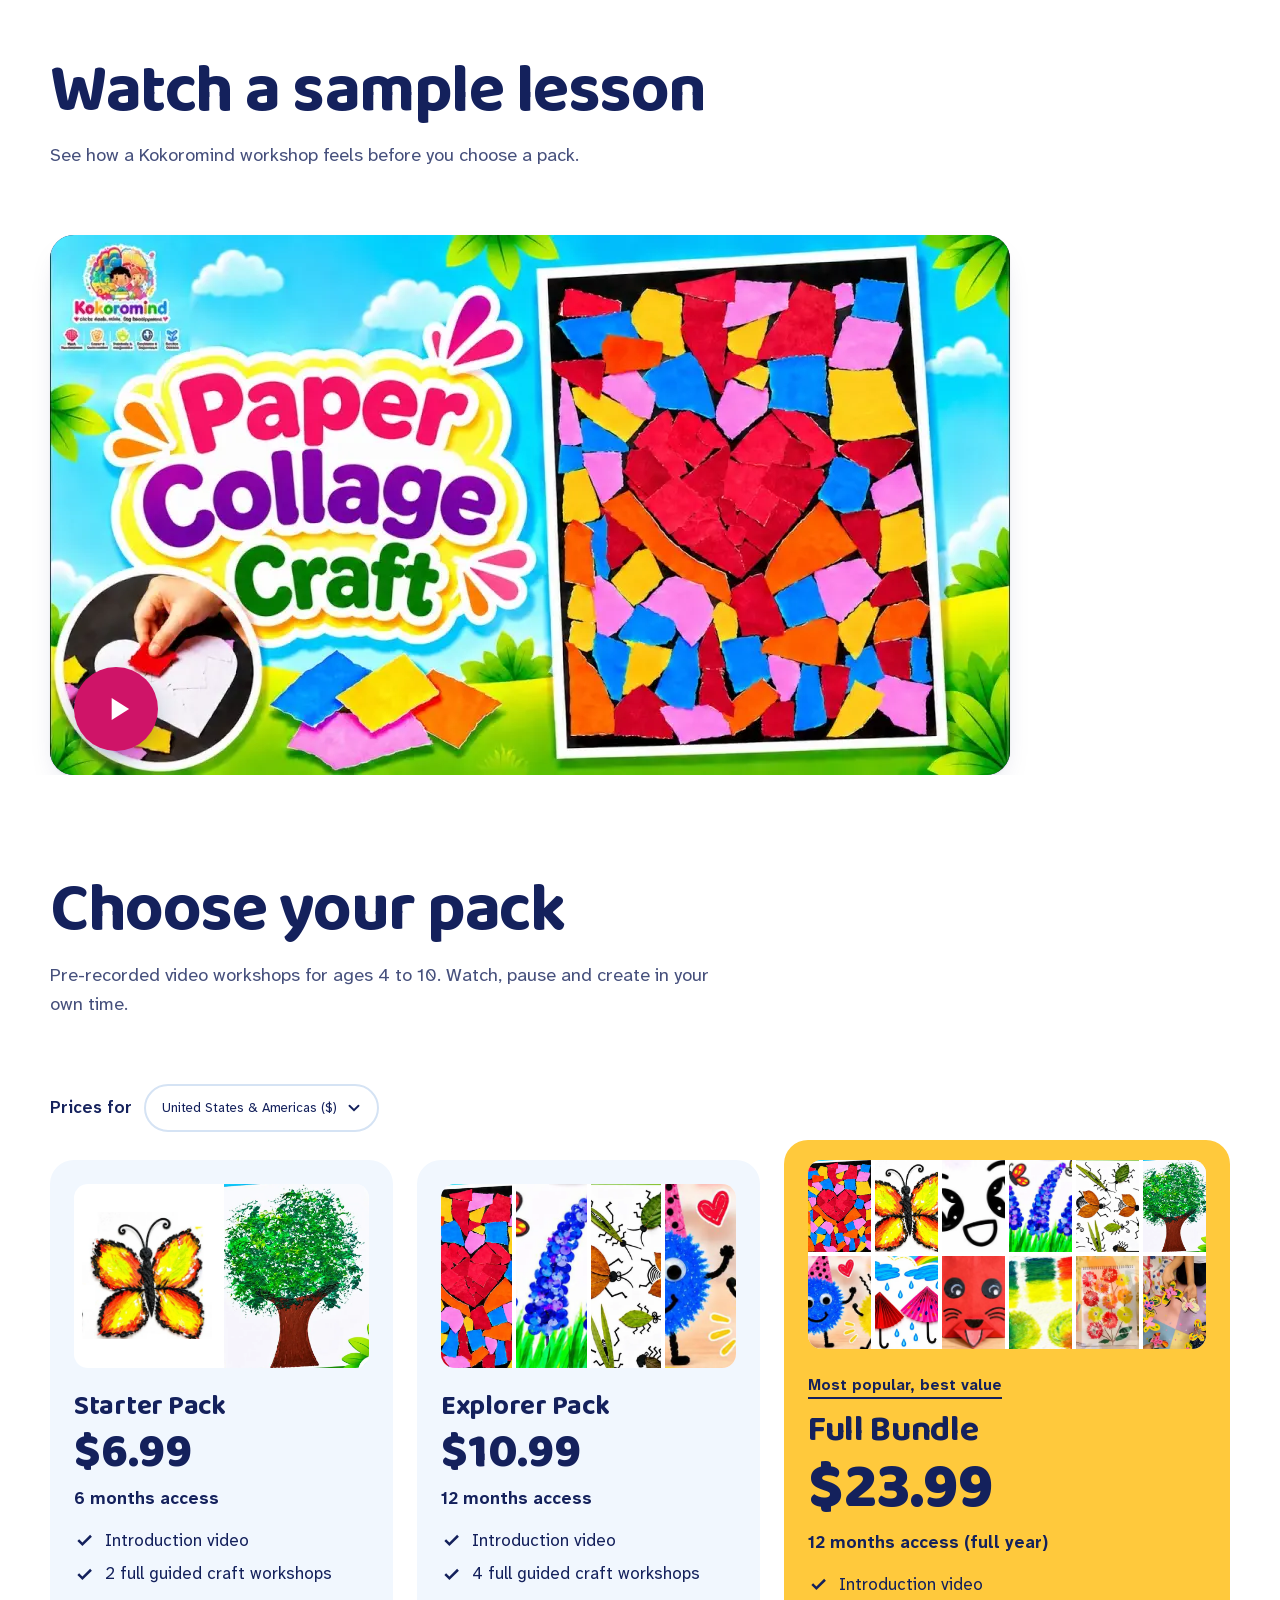
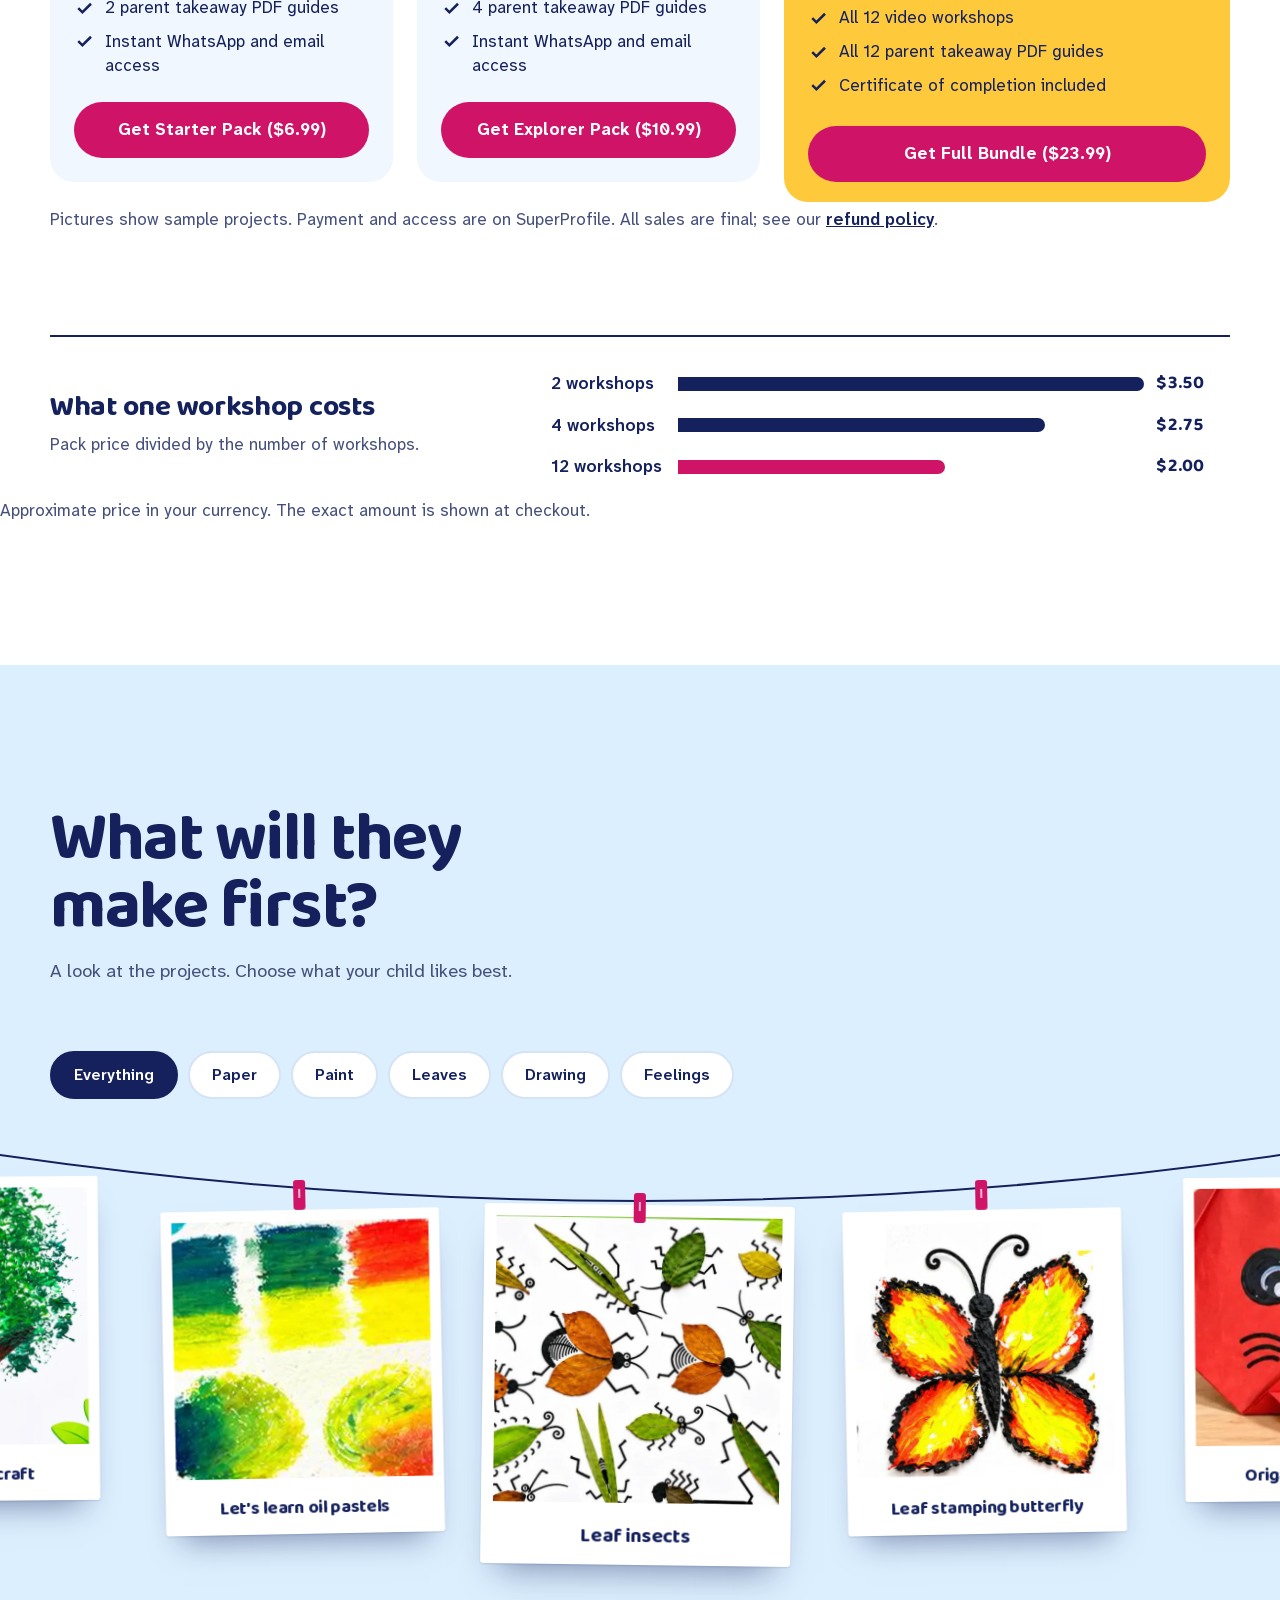
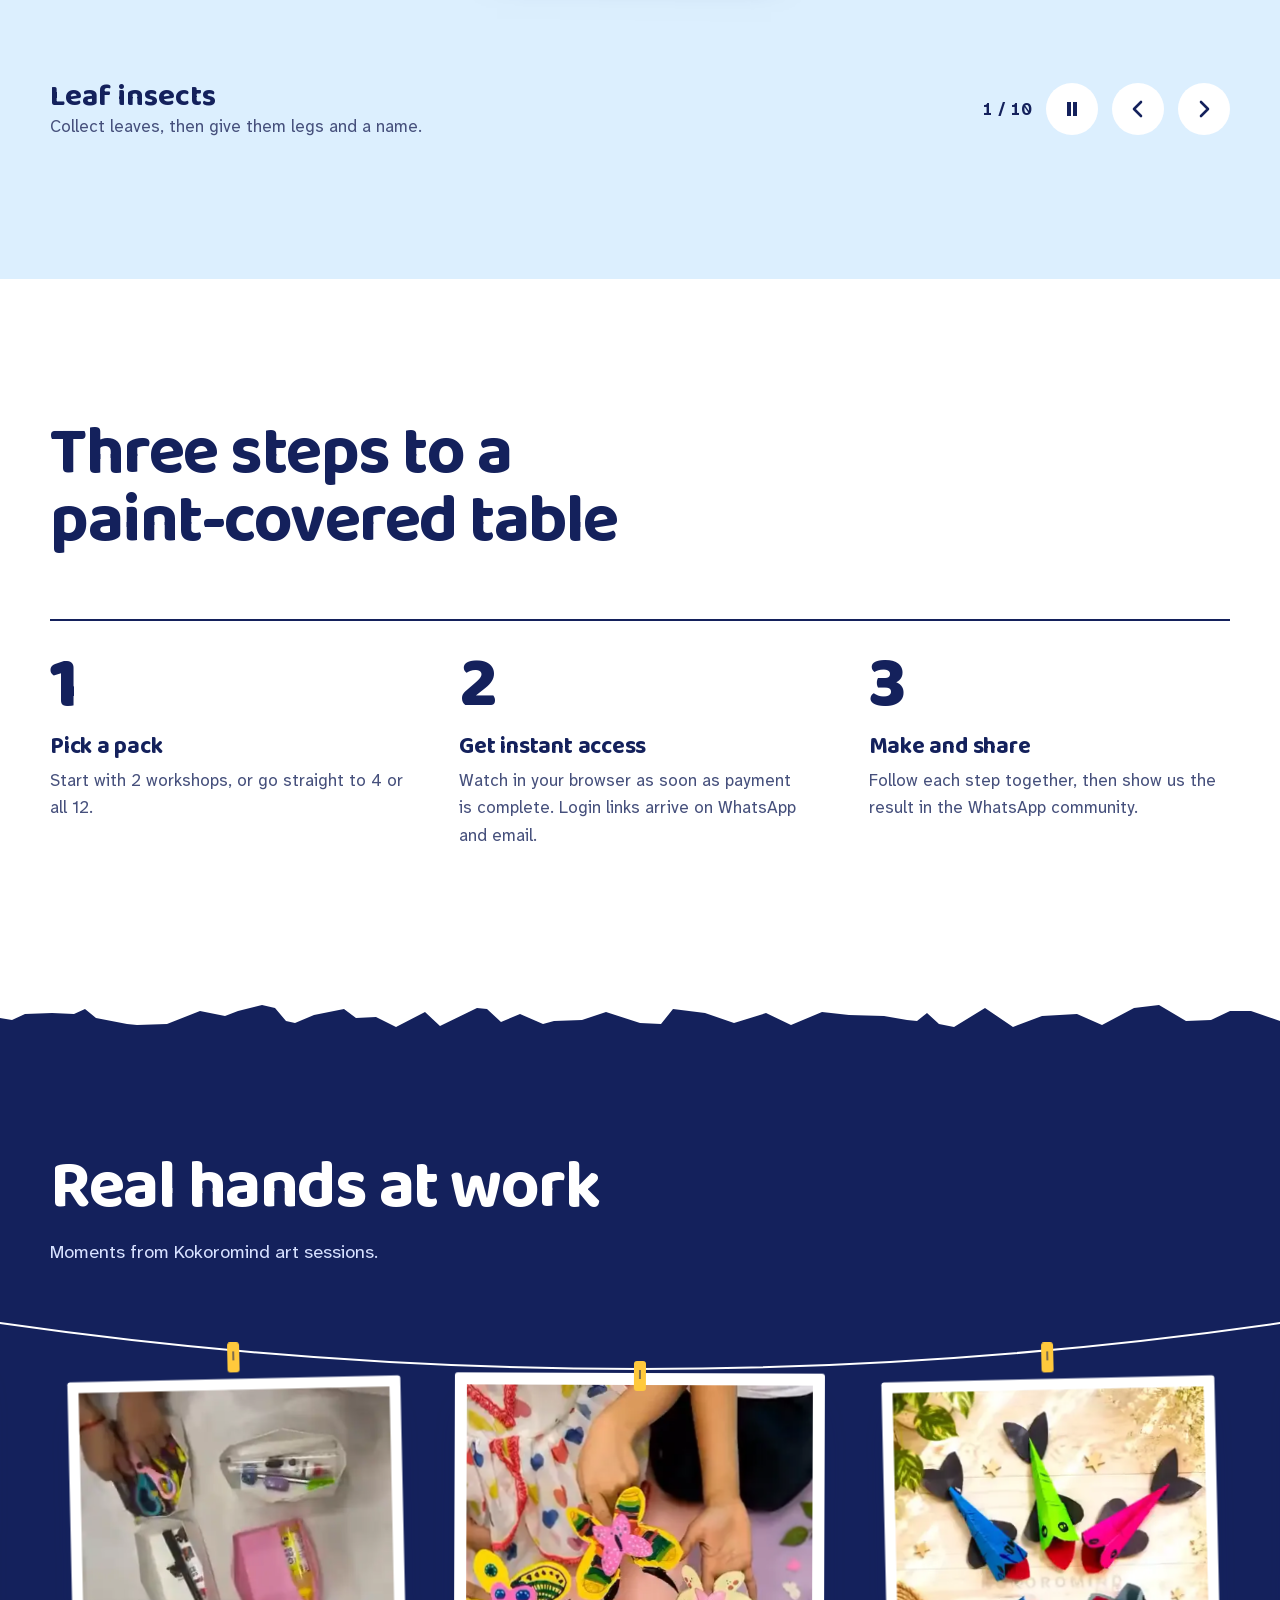
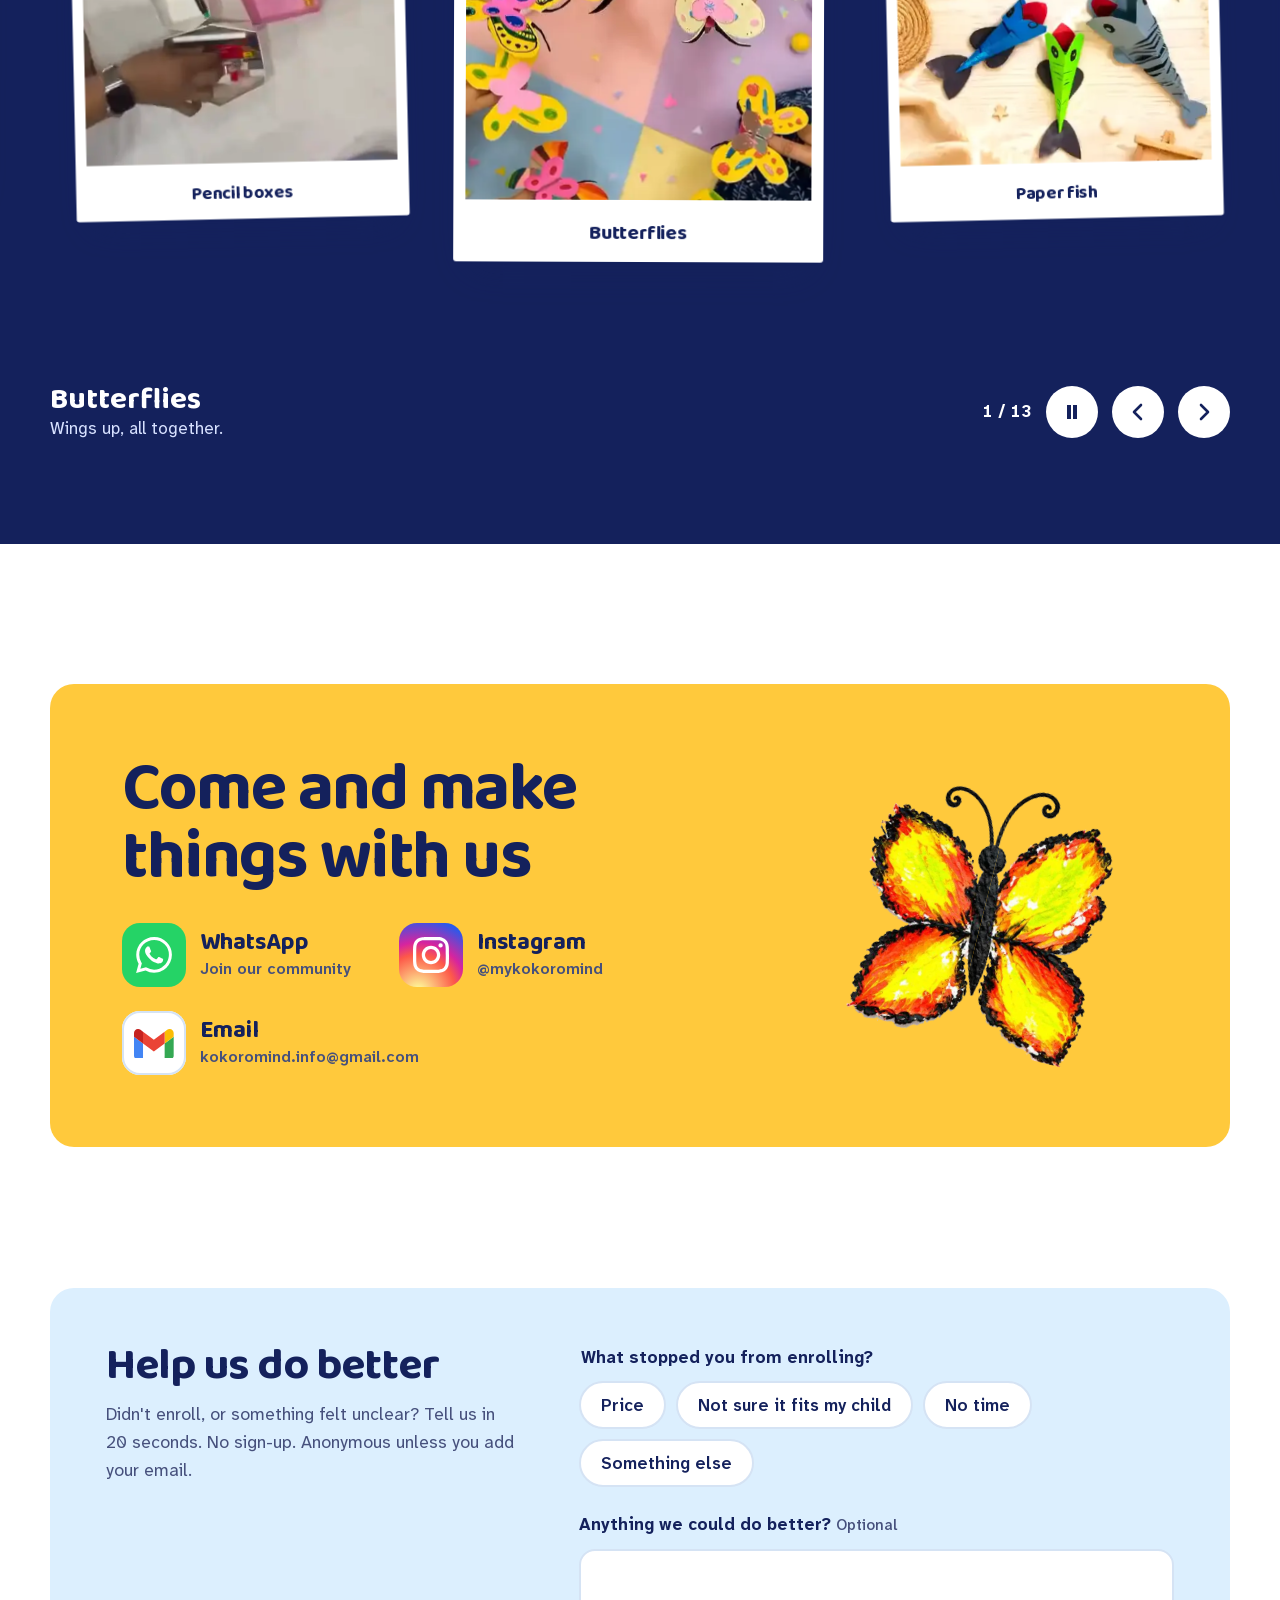
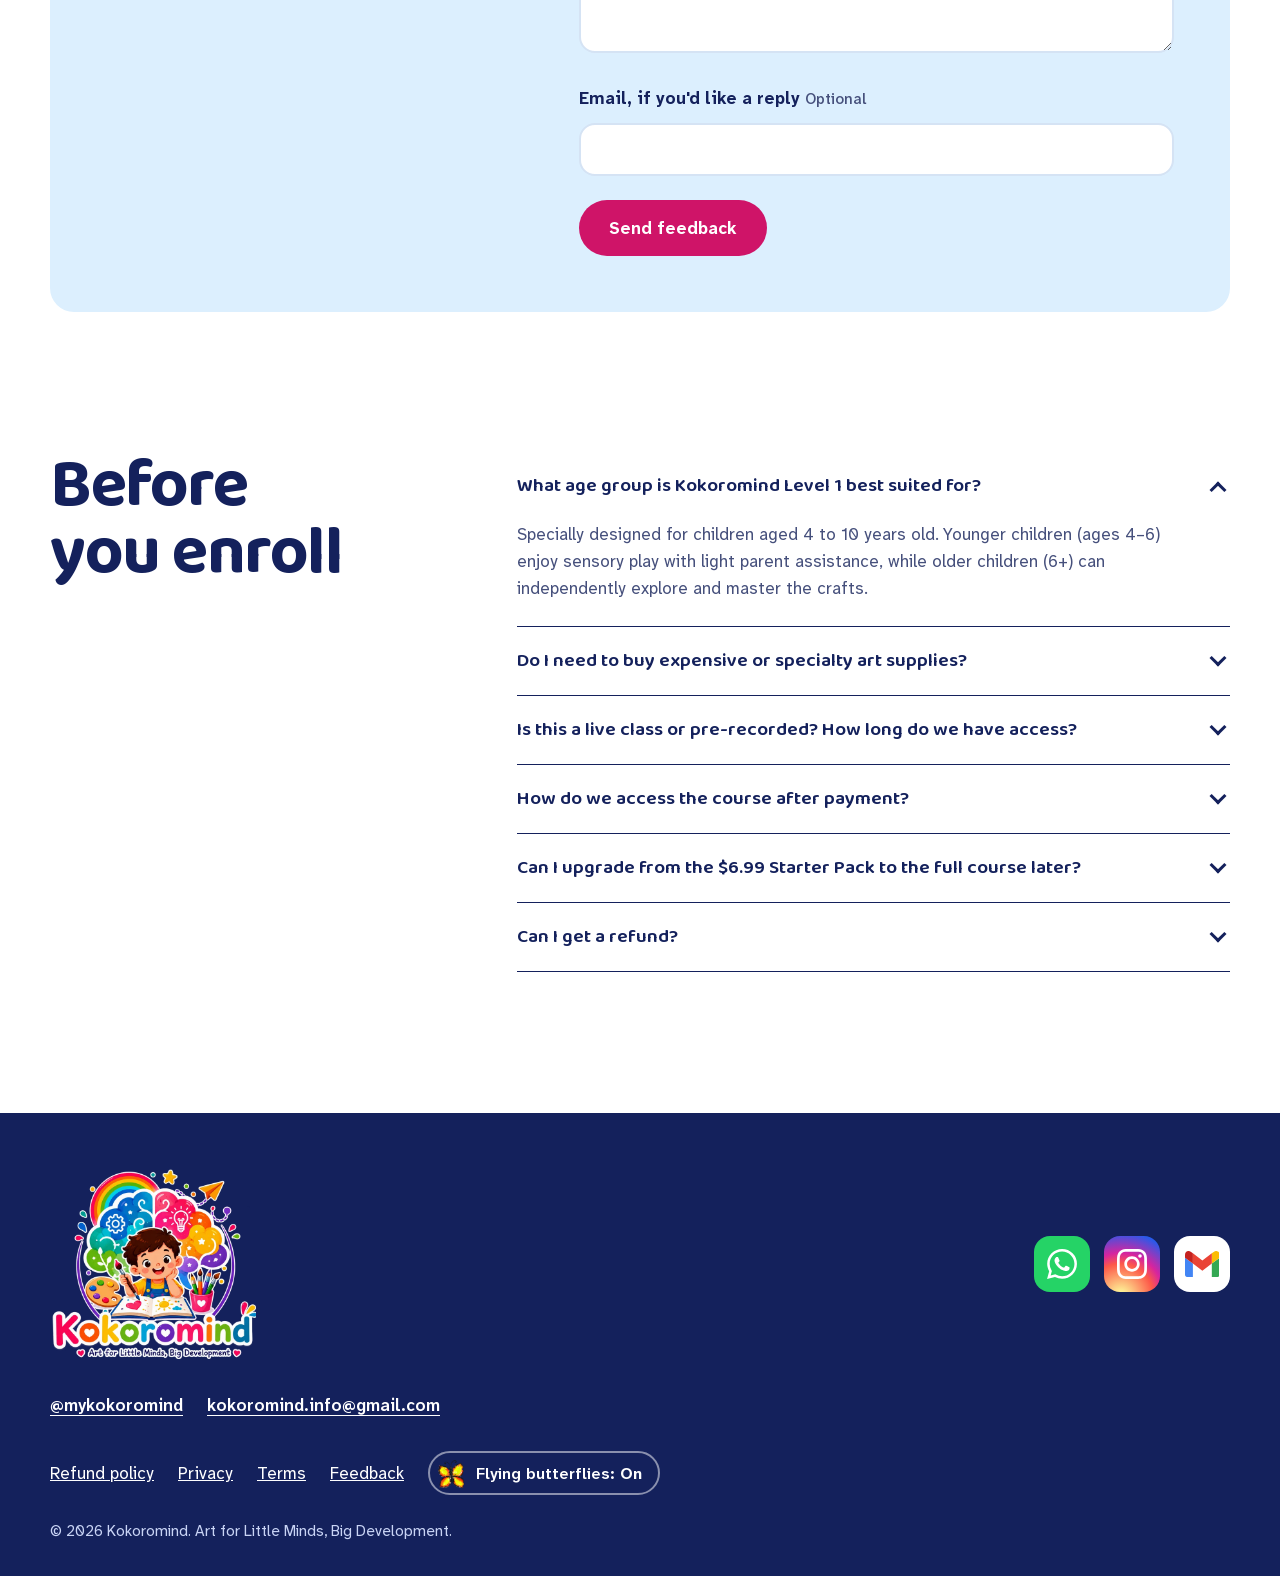
==== commit fe6ed2d5: "Add a sample lesson video above the packs Co-Authored-By: Claude Opus 5.5 <noreply@anthropic.com>" ====
--- a/index.html
+++ b/index.html
@@ -22,14 +22,14 @@
 <link rel="preload" href="assets/fonts/atkinson.woff2" as="font" type="font/woff2" crossorigin>
 <link rel="preload" as="image" type="image/webp" href="assets/img/hero.webp" media="(min-width:761px)" fetchpriority="high">
 <link rel="preload" as="image" type="image/webp" href="assets/img/hero-mobile.webp" media="(max-width:760px)" fetchpriority="high">
-<link rel="stylesheet" href="assets/css/tokens.css?v=2"><link rel="stylesheet" href="assets/css/courses.css?v=21">
+<link rel="stylesheet" href="assets/css/tokens.css?v=2"><link rel="stylesheet" href="assets/css/courses.css?v=22">
 <script type="application/ld+json">{"@context": "https://schema.org", "@graph": [{"@type": "Organization", "@id": "https://kokoromind.in/#org", "name": "Kokoromind", "url": "https://kokoromind.in/", "logo": "https://kokoromind.in/assets/img/icon.png", "sameAs": ["https://www.instagram.com/mykokoromind/"], "email": "kokoromind.info@gmail.com"}, {"@type": "WebPage", "@id": "https://kokoromind.in/", "url": "https://kokoromind.in/", "name": "Art & Craft Courses for Kids", "isPartOf": {"@id": "https://kokoromind.in/#site"}, "primaryImageOfPage": "https://kokoromind.in/assets/img/og-courses.jpg"}, {"@type": "WebSite", "@id": "https://kokoromind.in/#site", "url": "https://kokoromind.in/", "name": "Kokoromind"}, {"@type": "BreadcrumbList", "itemListElement": [{"@type": "ListItem", "position": 1, "name": "Home", "item": "https://kokoromind.in/"}]}, {"@type": "ItemList", "itemListElement": [{"@type": "ListItem", "position": 1, "item": {"@type": "Course", "name": "Starter Pack: 2 video craft workshops for kids aged 4 to 10", "description": "Two guided video craft workshops and parent guides. 6 months access.", "url": "https://kokoromind.in/#courses", "inLanguage": "en", "audience": {"@type": "PeopleAudience", "suggestedMinAge": 4, "suggestedMaxAge": 10}, "about": "Creative brain development through art and craft", "provider": {"@id": "https://kokoromind.in/#org"}, "offers": {"@type": "Offer", "price": "199", "priceCurrency": "INR", "category": "Paid", "url": "https://superprofile.bio/course/kokoromind-course-1-starter"}}}, {"@type": "ListItem", "position": 2, "item": {"@type": "Course", "name": "Explorer Pack: 4 video craft workshops for kids aged 4 to 10", "description": "Four guided video craft workshops and parent guides. 12 months access.", "url": "https://kokoromind.in/#courses", "inLanguage": "en", "audience": {"@type": "PeopleAudience", "suggestedMinAge": 4, "suggestedMaxAge": 10}, "about": "Creative brain development through art and craft", "provider": {"@id": "https://kokoromind.in/#org"}, "offers": {"@type": "Offer", "price": "299", "priceCurrency": "INR", "category": "Paid", "url": "https://superprofile.bio/course/kokoromind-course-1-explorer"}}}, {"@type": "ListItem", "position": 3, "item": {"@type": "Course", "name": "Full Bundle: 12 video craft workshops for kids aged 4 to 10", "description": "Twelve guided video craft workshops, parent guides and a certificate of completion. 12 months access.", "url": "https://kokoromind.in/#courses", "inLanguage": "en", "audience": {"@type": "PeopleAudience", "suggestedMinAge": 4, "suggestedMaxAge": 10}, "about": "Creative brain development through art and craft", "provider": {"@id": "https://kokoromind.in/#org"}, "offers": {"@type": "Offer", "price": "799", "priceCurrency": "INR", "category": "Paid", "url": "https://superprofile.bio/course/kokoromind-course-1-full"}}}]}, {"@type": "FAQPage", "mainEntity": [{"@type": "Question", "name": "What age group is Kokoromind Level 1 best suited for?", "acceptedAnswer": {"@type": "Answer", "text": "Specially designed for children aged 4 to 10 years old. Younger children (ages 4–6) enjoy sensory play with light parent assistance, while older children (6+) can independently explore and master the crafts."}}, {"@type": "Question", "name": "Do I need to buy expensive or specialty art supplies?", "acceptedAnswer": {"@type": "Answer", "text": "Not at all! All activities use simple, everyday materials you already have at home, such as basic crayons, plain drawing paper, pencils, safety scissors, and fallen leaves or pebbles."}}, {"@type": "Question", "name": "Is this a live class or pre-recorded? How long do we have access?", "acceptedAnswer": {"@type": "Answer", "text": "These are pre-recorded high-definition video workshops. The Explorer Pack and Full Bundle include 12 full months of access, and the Starter Pack includes 6 months. Your child can watch, pause, rewind, and create anytime that fits your family's routine."}}, {"@type": "Question", "name": "How do we access the course after payment?", "acceptedAnswer": {"@type": "Answer", "text": "Access is instant! As soon as payment is complete, you can watch right in your browser, and direct login links are sent to your WhatsApp and email."}}, {"@type": "Question", "name": "Can I upgrade from the ₹199 Starter Pack to the full course later?", "acceptedAnswer": {"@type": "Answer", "text": "Yes! Inside your student dashboard, you can easily upgrade to unlock all remaining workshops and guides at any time."}}, {"@type": "Question", "name": "Can I get a refund?", "acceptedAnswer": {"@type": "Answer", "text": "No. Because access to the videos and guides is instant, all sales are final. If you were charged twice, or we cannot fix your access within 7 days, we will refund you. See our refund policy."}}]}]}</script>
 <link rel="stylesheet" href="assets/css/butterflies.css"></head>
 <body>
 <a class="skip" href="#main">Skip to content</a>
 <header class="top"><div class="wrap">
 <a class="brand" href="./"><img class="logo-mark" src="assets/img/logo.webp?v=2" width="420" height="366" alt="Kokoromind"></a>
-<nav aria-label="Main"><a href="#courses">Courses</a><a href="#activities">Activities</a><a href="#community">Community</a><a href="#faq">Questions</a></nav>
+<nav aria-label="Main"><a href="#sample">Sample lesson</a><a href="#courses">Courses</a><a href="#activities">Activities</a><a href="#community">Community</a><a href="#faq">Questions</a></nav>
 <a class="btn" href="#courses">Enroll</a>
 </div></header>
 <main id="main">
@@ -49,6 +49,10 @@
 <ul class="traps"><li><h3>The passive screen trap</h3><p>Fast digital animations leave children overstimulated and restless.</p></li>
 <li><h3>The complicated YouTube search</h3><p>Searching online often leads to difficult crafts, giant messes, and unfinished projects.</p></li>
 <li><h3>The pressure of “getting it right”</h3><p>Traditional templates create fear of making mistakes instead of trusting their own ideas.</p></li></ul>
+</div></section>
+<section class="section sample" id="sample" aria-labelledby="sample-title"><div class="wrap">
+<div class="intro"><h2 id="sample-title">Watch a sample lesson</h2><p>See how a Kokoromind workshop feels before you choose a pack.</p></div>
+<div class="yt"><a class="yt-play" href="https://youtu.be/5gI3PZY1ZVE" target="_blank" rel="noopener" data-id="5gI3PZY1ZVE" aria-label="Play the sample lesson video"><img src="assets/img/sample-lesson.webp" width="960" height="540" loading="lazy" alt="Sample lesson from Kokoromind Level 1"><span class="yt-btn" aria-hidden="true"><svg viewBox="0 0 24 24"><path d="M8 5v14l11-7z"/></svg></span></a></div>
 </div></section>
 <section class="section" id="courses"><div class="wrap">
 <div class="intro"><h2>Choose your pack</h2><p>Pre-recorded video workshops for ages 4 to 10. Watch, pause and create in your own time.</p></div><div class="region" hidden><label for="region">Prices for</label><select id="region"></select></div>
@@ -153,7 +157,7 @@
 <p class="legal"><a href="policies/#refund">Refund policy</a><a href="policies/#privacy">Privacy</a><a href="policies/#terms">Terms</a><a href="#feedback" hidden>Feedback</a></p><small>© 2026 Kokoromind. Art for Little Minds, Big Development.</small>
 </div></footer>
 <div class="dock"><a class="btn" href="#courses"><span>Packs from <span class="money" data-p="s"><span class="rs">₹</span>199</span></span></a></div>
-<script src="assets/js/courses.js?v=11" defer></script>
+<script src="assets/js/courses.js?v=12" defer></script>
 <script src="assets/js/butterflies.js" defer></script>
 <script src="assets/js/pricing.js"></script>
 <script src="assets/js/feedback.js" defer></script>
--- a/assets/css/courses.css
+++ b/assets/css/courses.css
@@ -528,3 +528,13 @@
 .badge.ml,.foot .badge.ml{background:#fff;color:inherit;box-shadow:inset 0 0 0 2px var(--line)}
 .foot .badge.ml{box-shadow:none}
 .badge .icon.gm{width:62%;height:auto}
+/* Sample lesson */
+.sample{padding-bottom:0}
+.yt{max-width:960px;aspect-ratio:16/9;border-radius:24px;overflow:hidden;background:var(--ink);box-shadow:var(--lift)}
+.yt-play{position:relative;display:block;width:100%;height:100%}
+.yt img,.yt iframe{display:block;width:100%;height:100%;object-fit:cover;border:0}
+.yt-btn{position:absolute;left:clamp(14px,2.5vw,24px);bottom:clamp(14px,2.5vw,24px);display:grid;place-items:center;width:84px;height:84px;border-radius:50%;background:var(--pink);box-shadow:0 10px 30px -8px rgba(20,33,92,.5);transition:transform .2s var(--ease),background .2s}
+.yt-btn svg{width:38px;height:38px;fill:#fff;margin-left:4px}
+.yt-play:focus-visible{outline:3px solid var(--focus);outline-offset:4px}
+@media(hover:hover){.yt-play:hover .yt-btn{transform:scale(1.08);background:var(--pink-deep)}}
+@media(max-width:760px){.yt{border-radius:16px}.yt-btn{width:60px;height:60px}.yt-btn svg{width:30px;height:30px}}
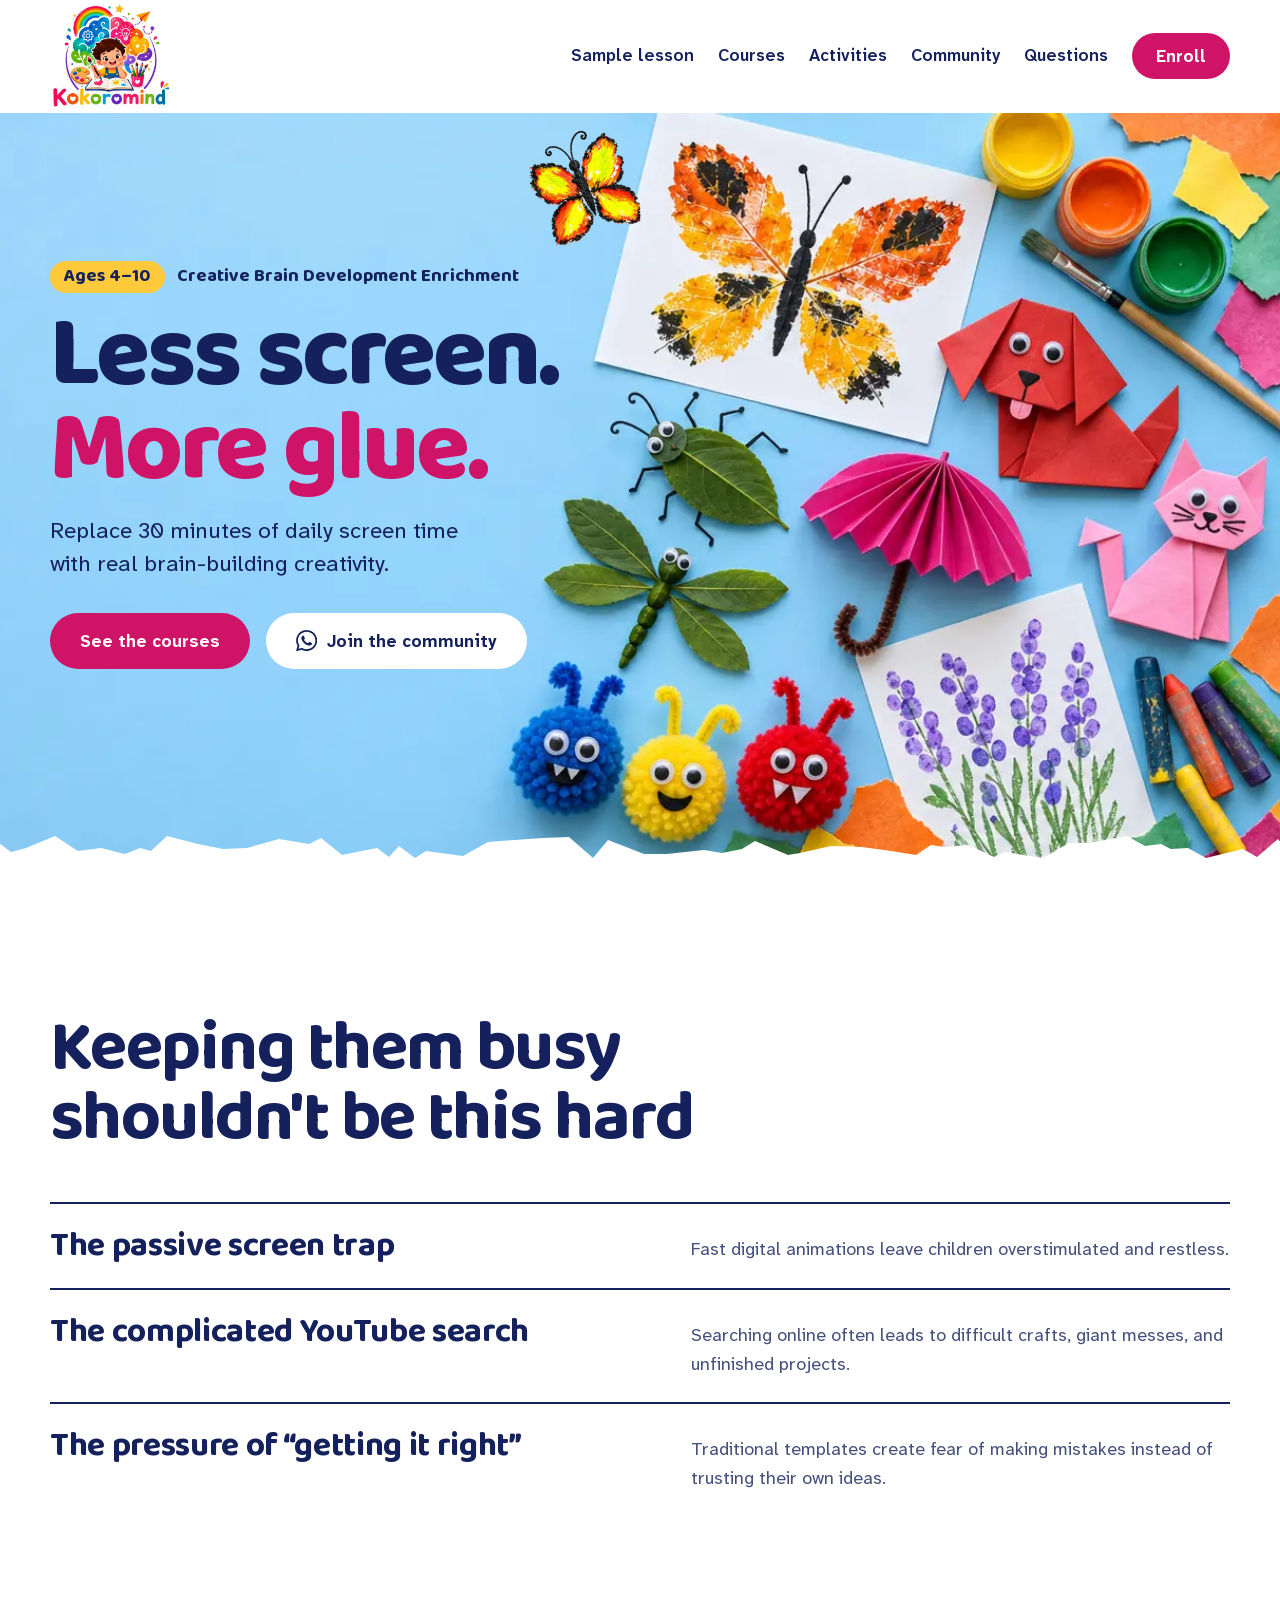
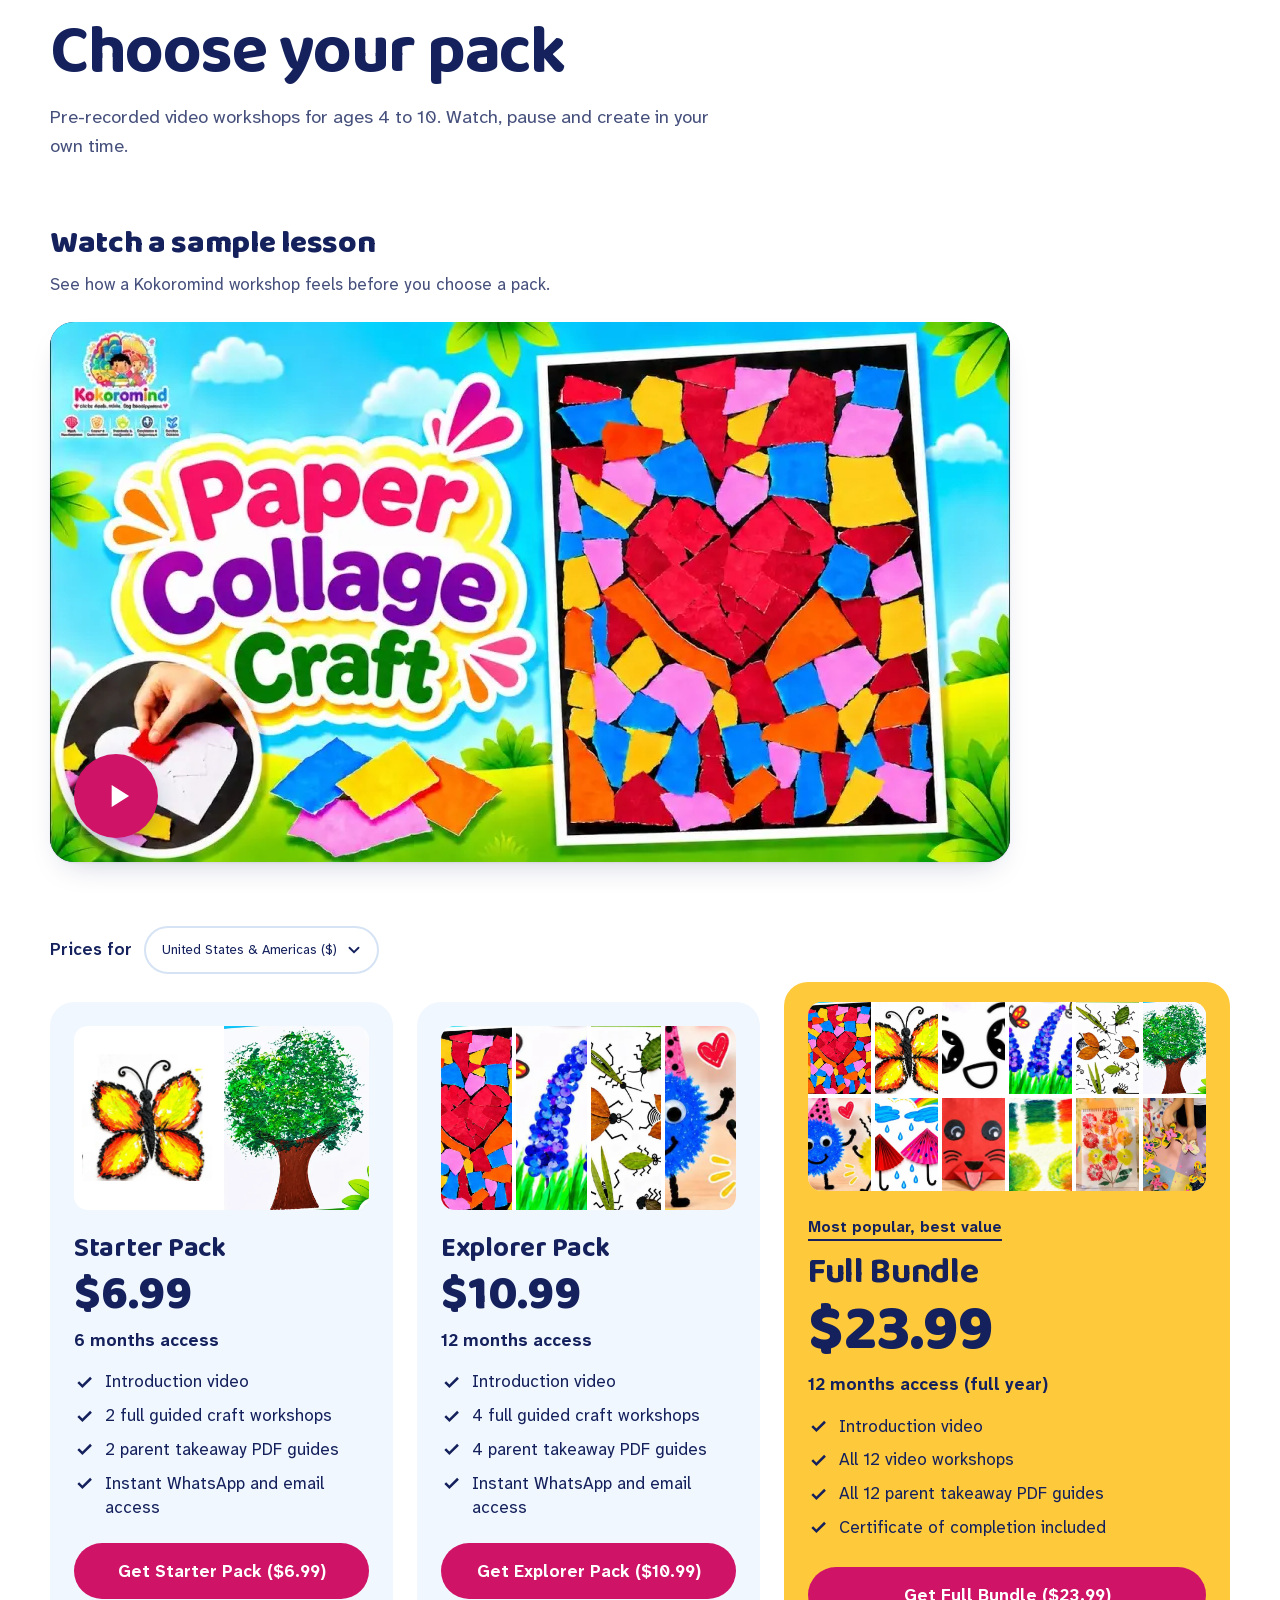
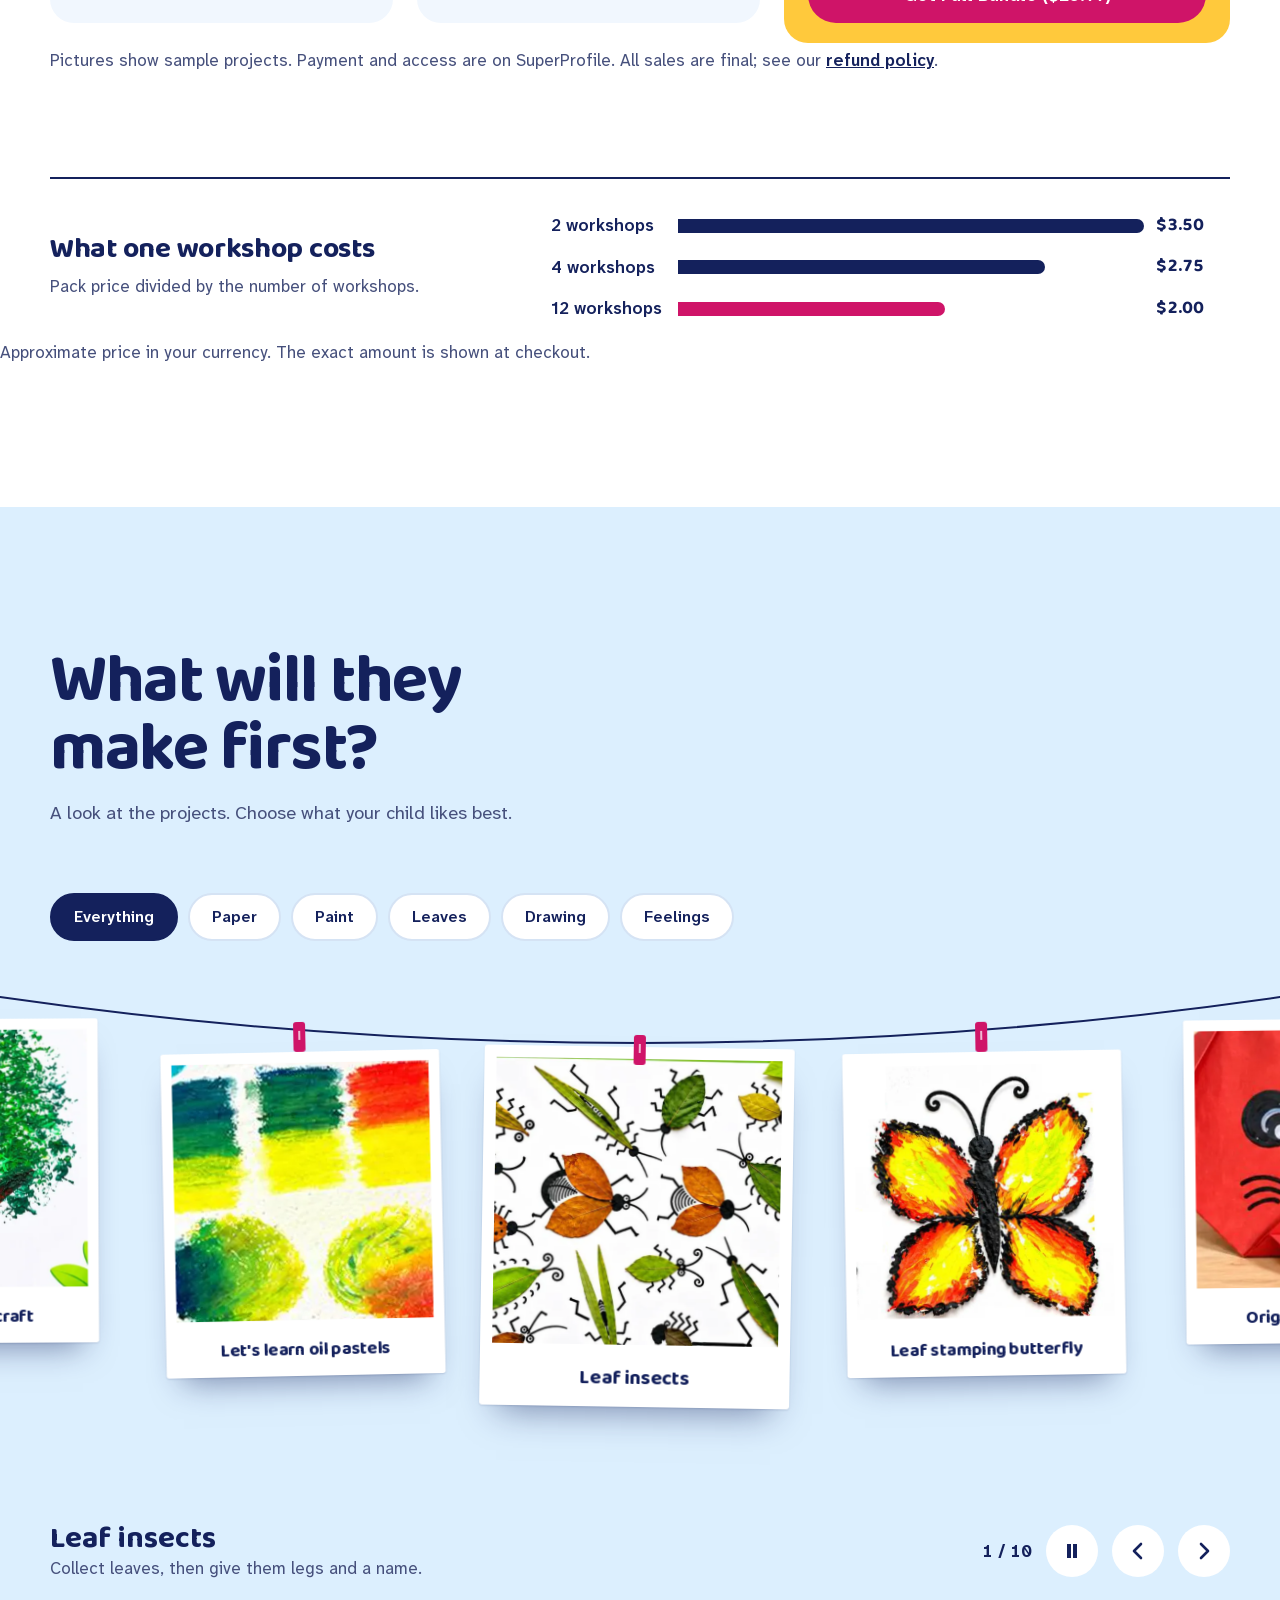
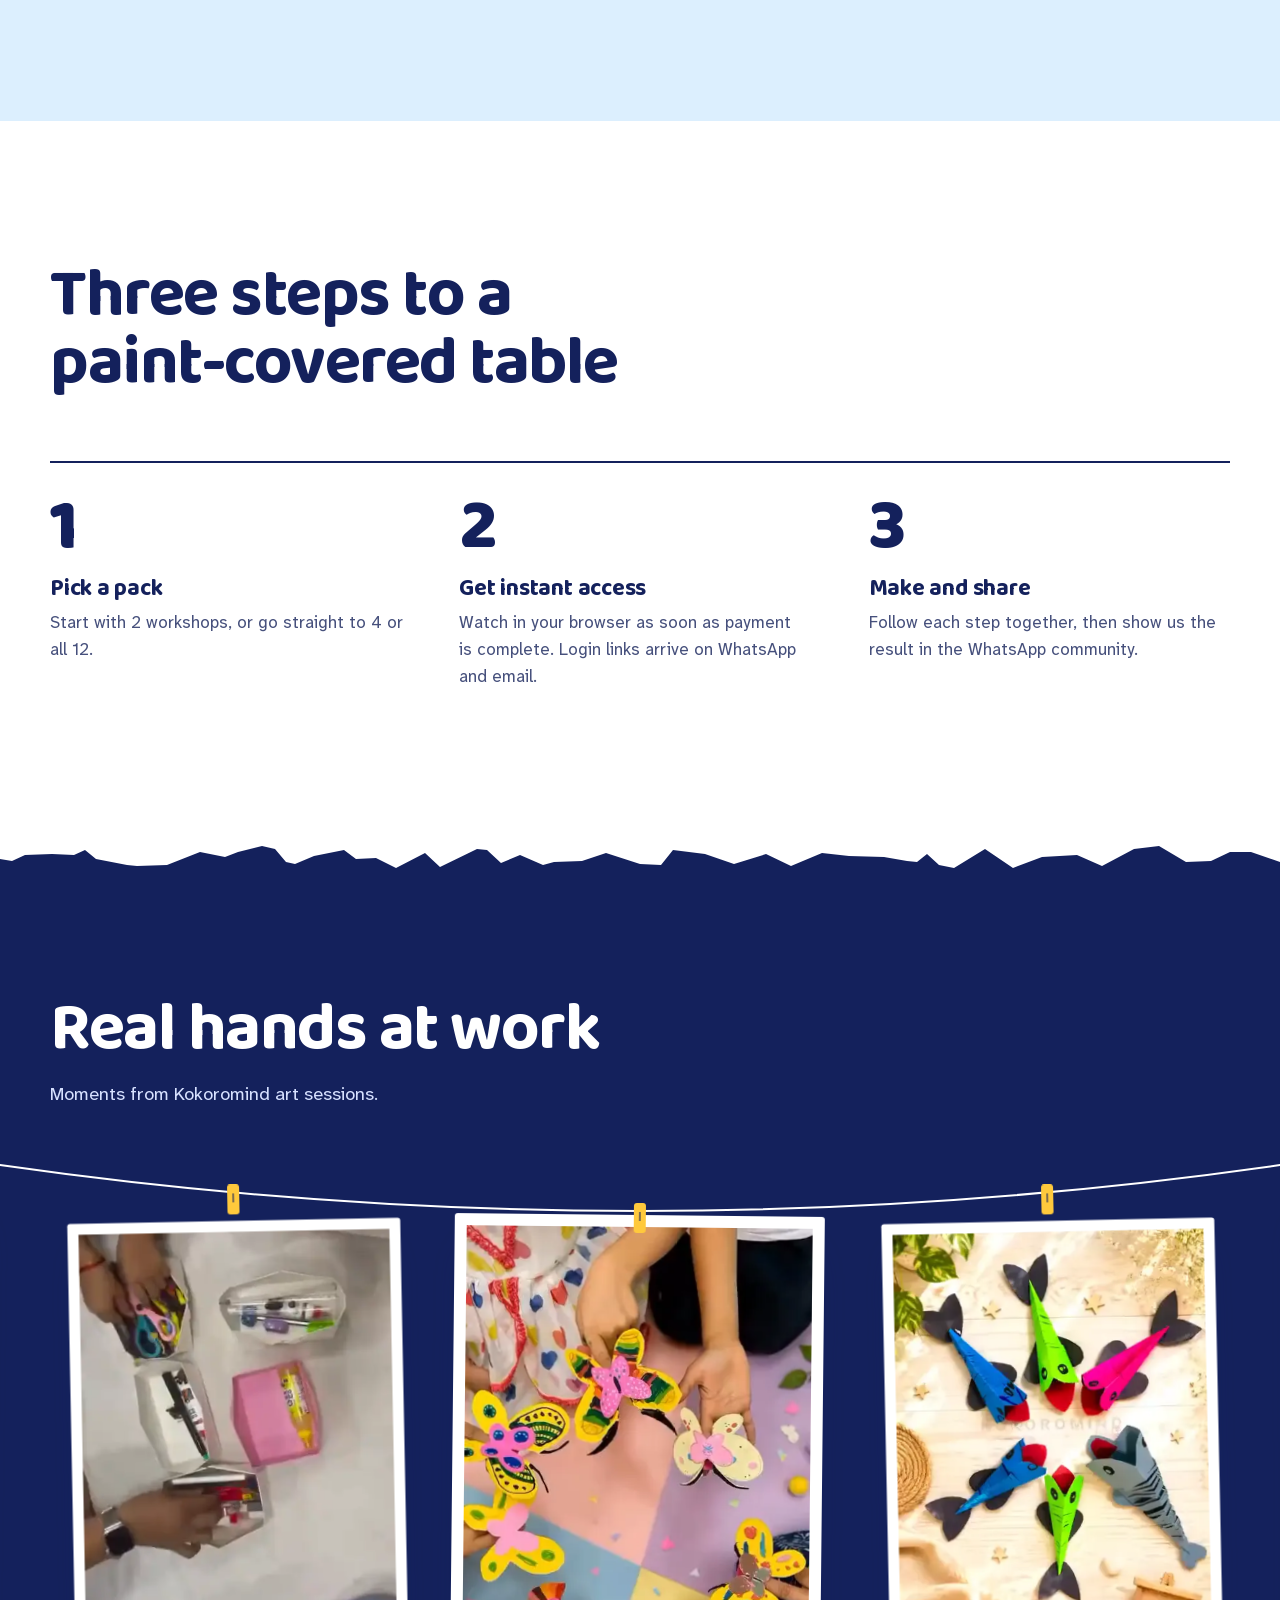
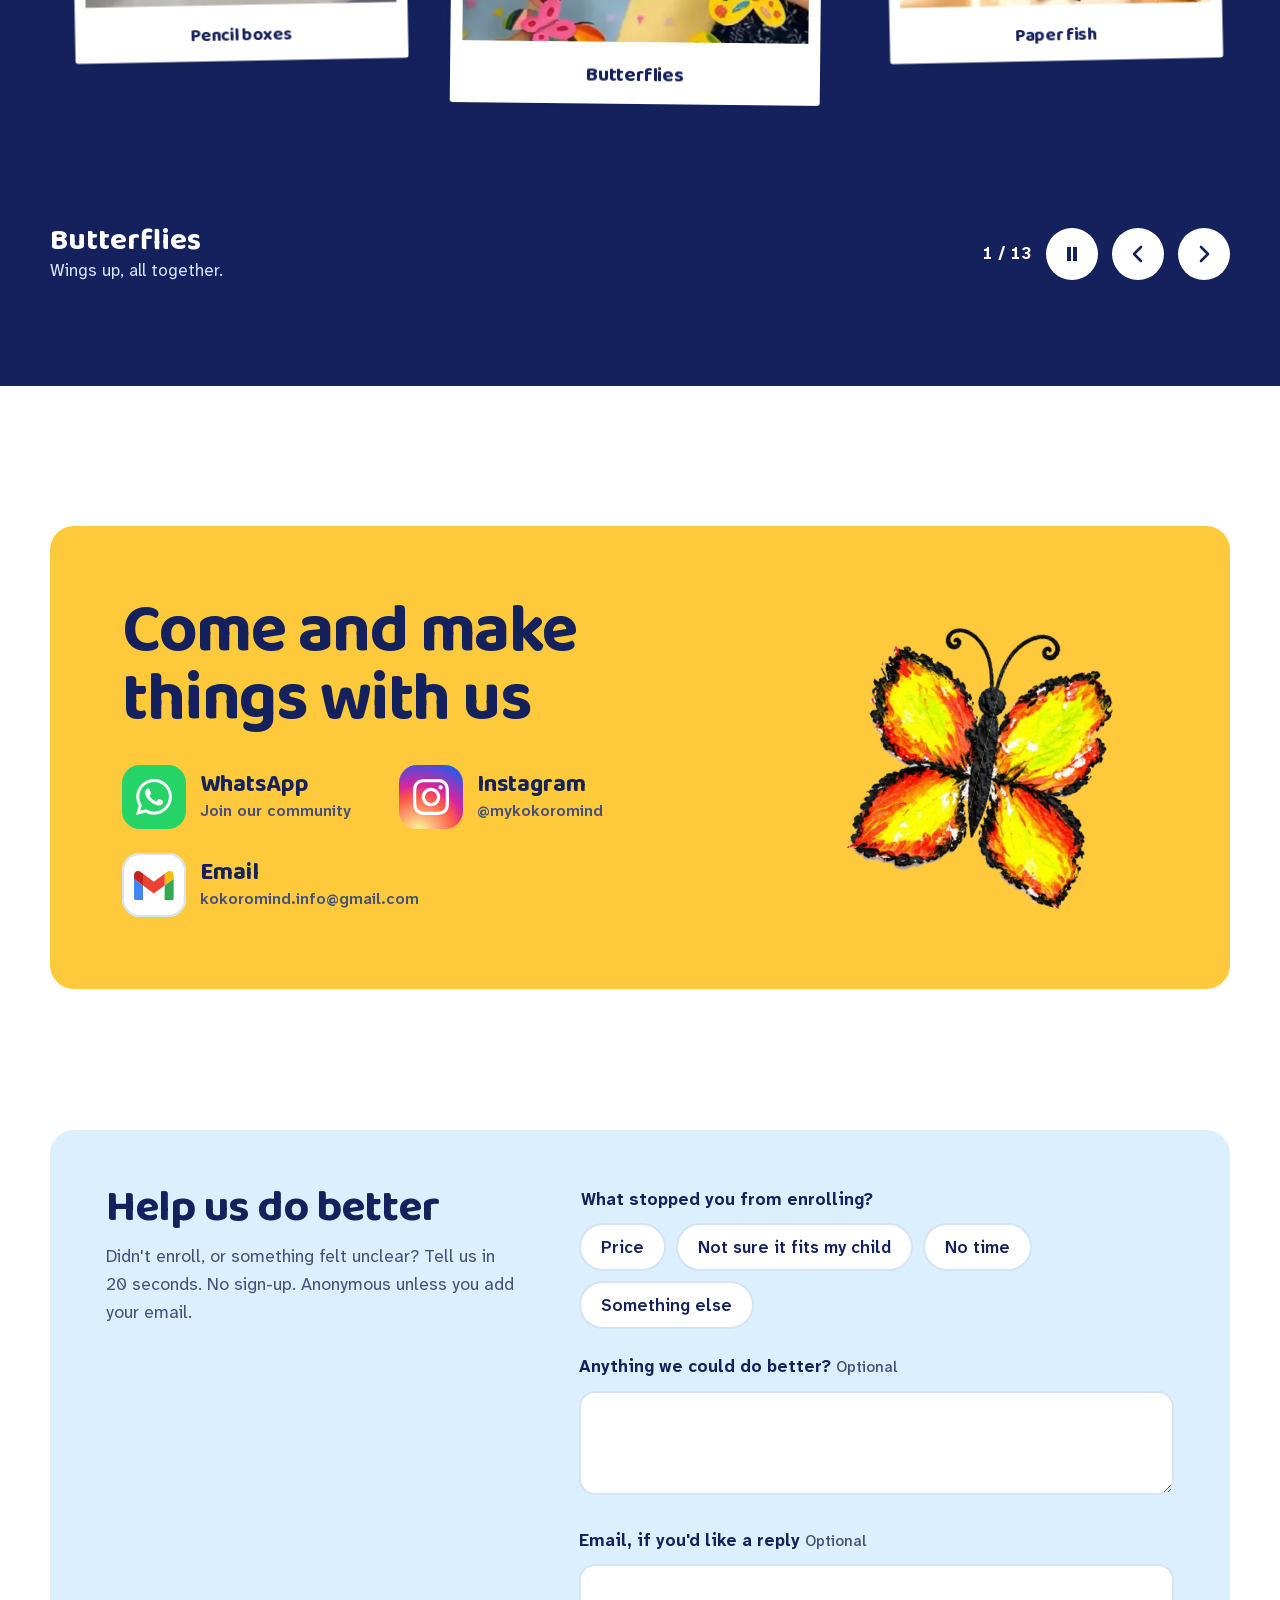
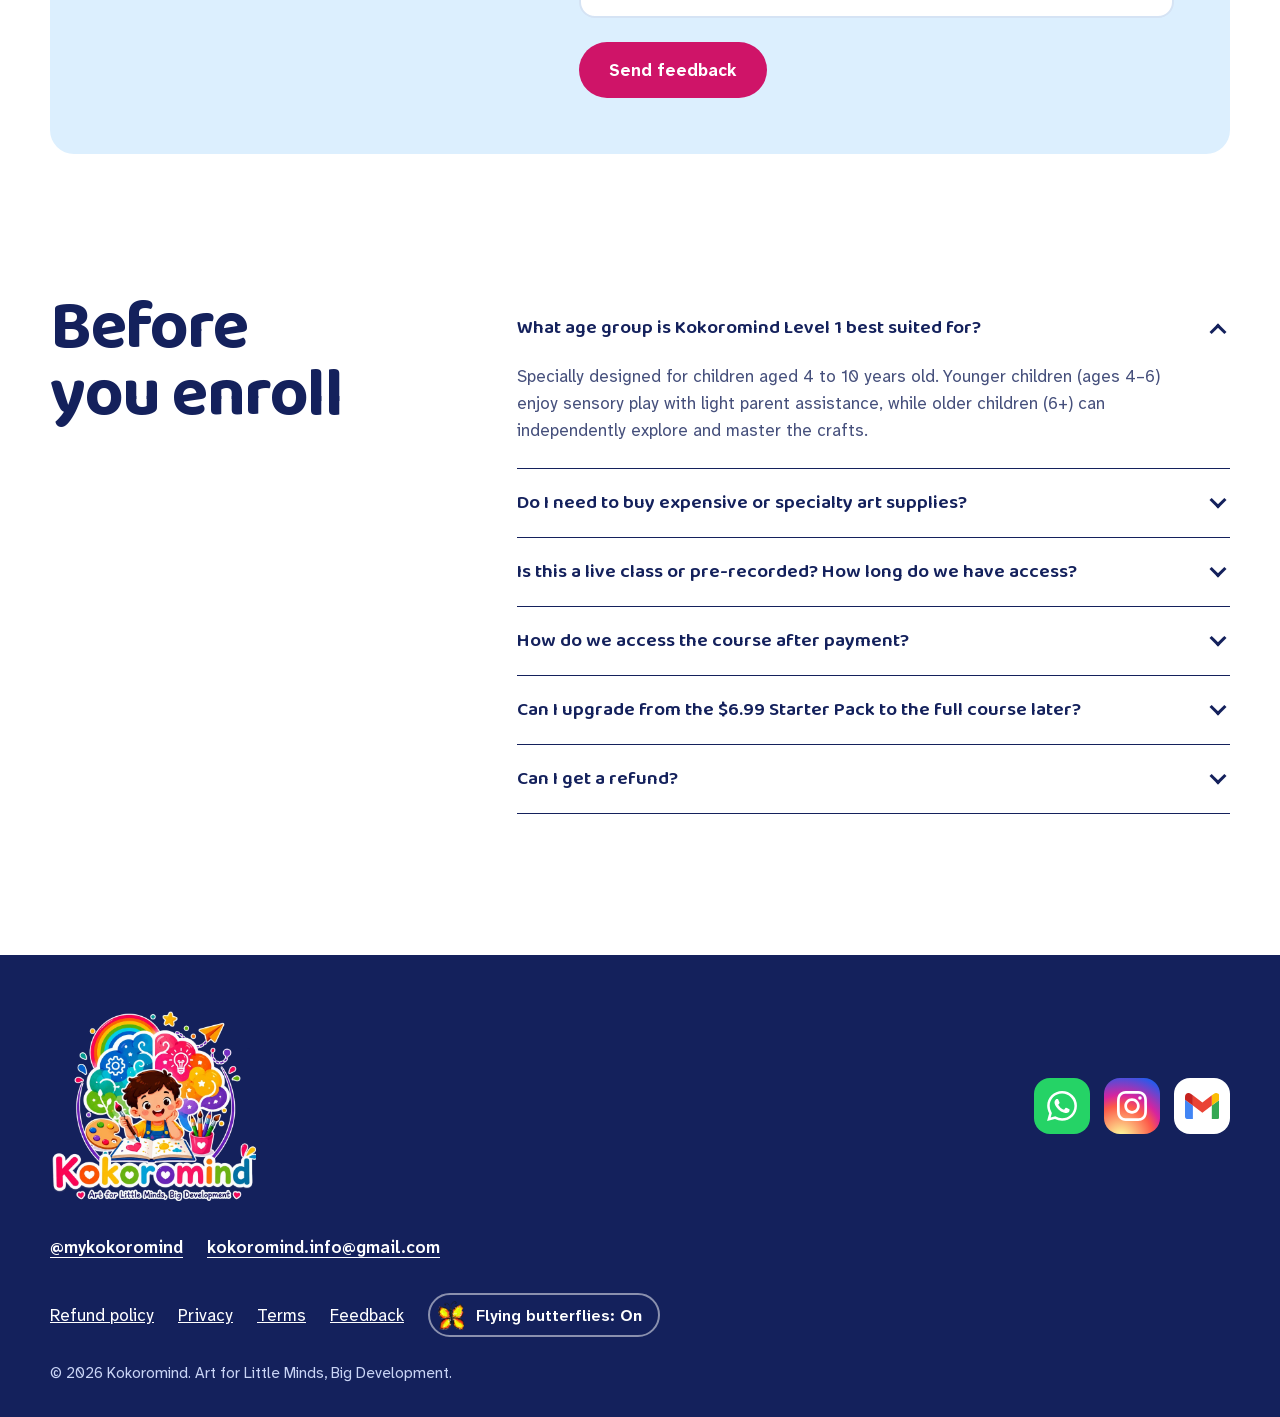
==== commit aa8733b7: "Move the sample lesson inside the packs section Co-Authored-By: Claude Opus 5.5 <noreply@anthropic.c" ====
--- a/index.html
+++ b/index.html
@@ -22,7 +22,7 @@
 <link rel="preload" href="assets/fonts/atkinson.woff2" as="font" type="font/woff2" crossorigin>
 <link rel="preload" as="image" type="image/webp" href="assets/img/hero.webp" media="(min-width:761px)" fetchpriority="high">
 <link rel="preload" as="image" type="image/webp" href="assets/img/hero-mobile.webp" media="(max-width:760px)" fetchpriority="high">
-<link rel="stylesheet" href="assets/css/tokens.css?v=2"><link rel="stylesheet" href="assets/css/courses.css?v=22">
+<link rel="stylesheet" href="assets/css/tokens.css?v=2"><link rel="stylesheet" href="assets/css/courses.css?v=23">
 <script type="application/ld+json">{"@context": "https://schema.org", "@graph": [{"@type": "Organization", "@id": "https://kokoromind.in/#org", "name": "Kokoromind", "url": "https://kokoromind.in/", "logo": "https://kokoromind.in/assets/img/icon.png", "sameAs": ["https://www.instagram.com/mykokoromind/"], "email": "kokoromind.info@gmail.com"}, {"@type": "WebPage", "@id": "https://kokoromind.in/", "url": "https://kokoromind.in/", "name": "Art & Craft Courses for Kids", "isPartOf": {"@id": "https://kokoromind.in/#site"}, "primaryImageOfPage": "https://kokoromind.in/assets/img/og-courses.jpg"}, {"@type": "WebSite", "@id": "https://kokoromind.in/#site", "url": "https://kokoromind.in/", "name": "Kokoromind"}, {"@type": "BreadcrumbList", "itemListElement": [{"@type": "ListItem", "position": 1, "name": "Home", "item": "https://kokoromind.in/"}]}, {"@type": "ItemList", "itemListElement": [{"@type": "ListItem", "position": 1, "item": {"@type": "Course", "name": "Starter Pack: 2 video craft workshops for kids aged 4 to 10", "description": "Two guided video craft workshops and parent guides. 6 months access.", "url": "https://kokoromind.in/#courses", "inLanguage": "en", "audience": {"@type": "PeopleAudience", "suggestedMinAge": 4, "suggestedMaxAge": 10}, "about": "Creative brain development through art and craft", "provider": {"@id": "https://kokoromind.in/#org"}, "offers": {"@type": "Offer", "price": "199", "priceCurrency": "INR", "category": "Paid", "url": "https://superprofile.bio/course/kokoromind-course-1-starter"}}}, {"@type": "ListItem", "position": 2, "item": {"@type": "Course", "name": "Explorer Pack: 4 video craft workshops for kids aged 4 to 10", "description": "Four guided video craft workshops and parent guides. 12 months access.", "url": "https://kokoromind.in/#courses", "inLanguage": "en", "audience": {"@type": "PeopleAudience", "suggestedMinAge": 4, "suggestedMaxAge": 10}, "about": "Creative brain development through art and craft", "provider": {"@id": "https://kokoromind.in/#org"}, "offers": {"@type": "Offer", "price": "299", "priceCurrency": "INR", "category": "Paid", "url": "https://superprofile.bio/course/kokoromind-course-1-explorer"}}}, {"@type": "ListItem", "position": 3, "item": {"@type": "Course", "name": "Full Bundle: 12 video craft workshops for kids aged 4 to 10", "description": "Twelve guided video craft workshops, parent guides and a certificate of completion. 12 months access.", "url": "https://kokoromind.in/#courses", "inLanguage": "en", "audience": {"@type": "PeopleAudience", "suggestedMinAge": 4, "suggestedMaxAge": 10}, "about": "Creative brain development through art and craft", "provider": {"@id": "https://kokoromind.in/#org"}, "offers": {"@type": "Offer", "price": "799", "priceCurrency": "INR", "category": "Paid", "url": "https://superprofile.bio/course/kokoromind-course-1-full"}}}]}, {"@type": "FAQPage", "mainEntity": [{"@type": "Question", "name": "What age group is Kokoromind Level 1 best suited for?", "acceptedAnswer": {"@type": "Answer", "text": "Specially designed for children aged 4 to 10 years old. Younger children (ages 4–6) enjoy sensory play with light parent assistance, while older children (6+) can independently explore and master the crafts."}}, {"@type": "Question", "name": "Do I need to buy expensive or specialty art supplies?", "acceptedAnswer": {"@type": "Answer", "text": "Not at all! All activities use simple, everyday materials you already have at home, such as basic crayons, plain drawing paper, pencils, safety scissors, and fallen leaves or pebbles."}}, {"@type": "Question", "name": "Is this a live class or pre-recorded? How long do we have access?", "acceptedAnswer": {"@type": "Answer", "text": "These are pre-recorded high-definition video workshops. The Explorer Pack and Full Bundle include 12 full months of access, and the Starter Pack includes 6 months. Your child can watch, pause, rewind, and create anytime that fits your family's routine."}}, {"@type": "Question", "name": "How do we access the course after payment?", "acceptedAnswer": {"@type": "Answer", "text": "Access is instant! As soon as payment is complete, you can watch right in your browser, and direct login links are sent to your WhatsApp and email."}}, {"@type": "Question", "name": "Can I upgrade from the ₹199 Starter Pack to the full course later?", "acceptedAnswer": {"@type": "Answer", "text": "Yes! Inside your student dashboard, you can easily upgrade to unlock all remaining workshops and guides at any time."}}, {"@type": "Question", "name": "Can I get a refund?", "acceptedAnswer": {"@type": "Answer", "text": "No. Because access to the videos and guides is instant, all sales are final. If you were charged twice, or we cannot fix your access within 7 days, we will refund you. See our refund policy."}}]}]}</script>
 <link rel="stylesheet" href="assets/css/butterflies.css"></head>
 <body>
@@ -50,12 +50,8 @@
 <li><h3>The complicated YouTube search</h3><p>Searching online often leads to difficult crafts, giant messes, and unfinished projects.</p></li>
 <li><h3>The pressure of “getting it right”</h3><p>Traditional templates create fear of making mistakes instead of trusting their own ideas.</p></li></ul>
 </div></section>
-<section class="section sample" id="sample" aria-labelledby="sample-title"><div class="wrap">
-<div class="intro"><h2 id="sample-title">Watch a sample lesson</h2><p>See how a Kokoromind workshop feels before you choose a pack.</p></div>
-<div class="yt"><a class="yt-play" href="https://youtu.be/5gI3PZY1ZVE" target="_blank" rel="noopener" data-id="5gI3PZY1ZVE" aria-label="Play the sample lesson video"><img src="assets/img/sample-lesson.webp" width="960" height="540" loading="lazy" alt="Sample lesson from Kokoromind Level 1"><span class="yt-btn" aria-hidden="true"><svg viewBox="0 0 24 24"><path d="M8 5v14l11-7z"/></svg></span></a></div>
-</div></section>
 <section class="section" id="courses"><div class="wrap">
-<div class="intro"><h2>Choose your pack</h2><p>Pre-recorded video workshops for ages 4 to 10. Watch, pause and create in your own time.</p></div><div class="region" hidden><label for="region">Prices for</label><select id="region"></select></div>
+<div class="intro"><h2>Choose your pack</h2><p>Pre-recorded video workshops for ages 4 to 10. Watch, pause and create in your own time.</p></div><div class="sample" id="sample"><h3>Watch a sample lesson</h3><p>See how a Kokoromind workshop feels before you choose a pack.</p><div class="yt"><a class="yt-play" href="https://youtu.be/5gI3PZY1ZVE" target="_blank" rel="noopener" data-id="5gI3PZY1ZVE" aria-label="Play the sample lesson video"><img src="assets/img/sample-lesson.webp" width="960" height="540" loading="lazy" alt="Sample lesson from Kokoromind Level 1"><span class="yt-btn" aria-hidden="true"><svg viewBox="0 0 24 24"><path d="M8 5v14l11-7z"/></svg></span></a></div></div><div class="region" hidden><label for="region">Prices for</label><select id="region"></select></div>
 <div class="courses"><article class="course t1 place" id="pack-2" style="--i:0;--tilt:-2deg">
 <div class="pile p2" aria-hidden="true"><img src="assets/img/butterfly.webp" width="600" height="588" alt="" loading="lazy" decoding="async"><img src="assets/img/tree.webp" width="560" height="698" alt="" loading="lazy" decoding="async"></div>
 <div class="cbody"><h3>Starter Pack</h3>
--- a/assets/css/courses.css
+++ b/assets/css/courses.css
@@ -529,7 +529,9 @@
 .foot .badge.ml{box-shadow:none}
 .badge .icon.gm{width:62%;height:auto}
 /* Sample lesson */
-.sample{padding-bottom:0}
+.sample{margin:0 0 clamp(40px,5vw,64px);scroll-margin-top:96px}
+.sample h3{font:800 clamp(1.5rem,1.2rem + 1vw,2rem)/1.15 var(--head)}
+.sample p{margin:var(--s2) 0 var(--s5);color:var(--ink-soft);font-size:1.05rem}
 .yt{max-width:960px;aspect-ratio:16/9;border-radius:24px;overflow:hidden;background:var(--ink);box-shadow:var(--lift)}
 .yt-play{position:relative;display:block;width:100%;height:100%}
 .yt img,.yt iframe{display:block;width:100%;height:100%;object-fit:cover;border:0}
